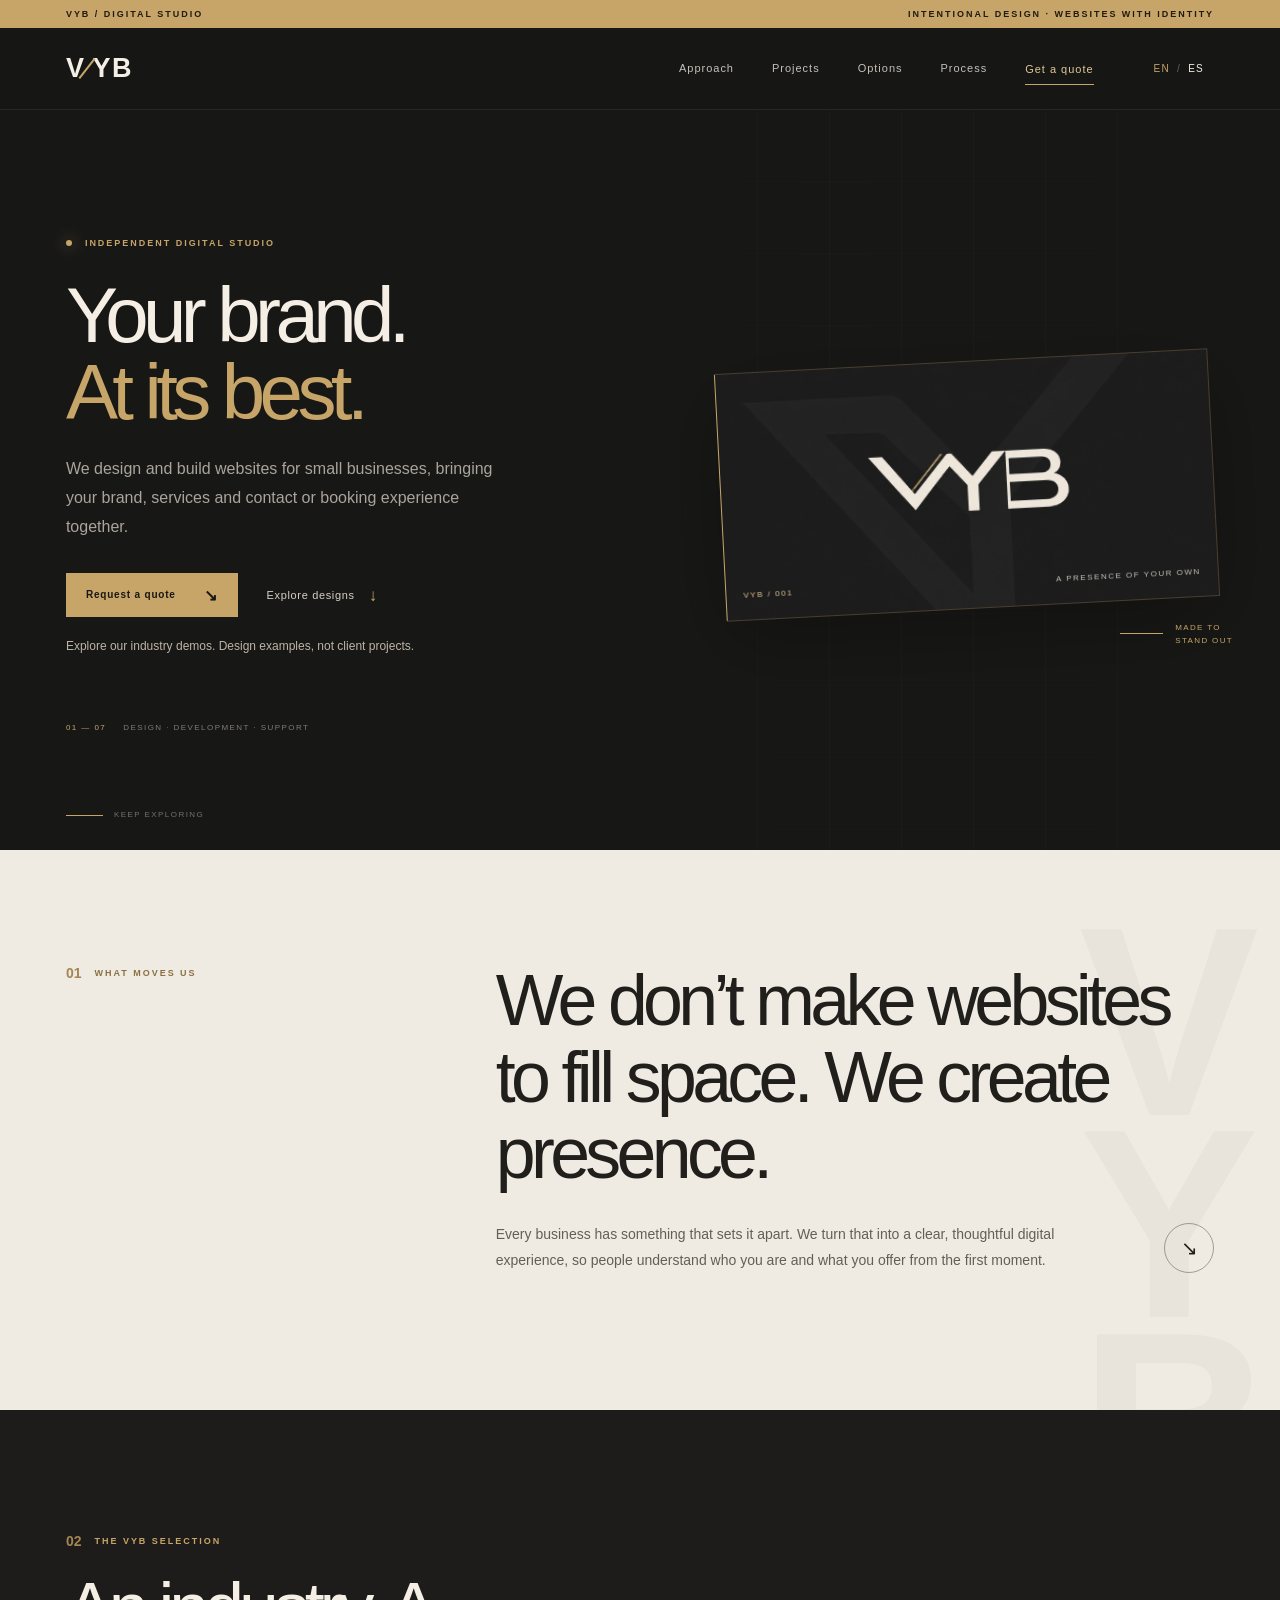
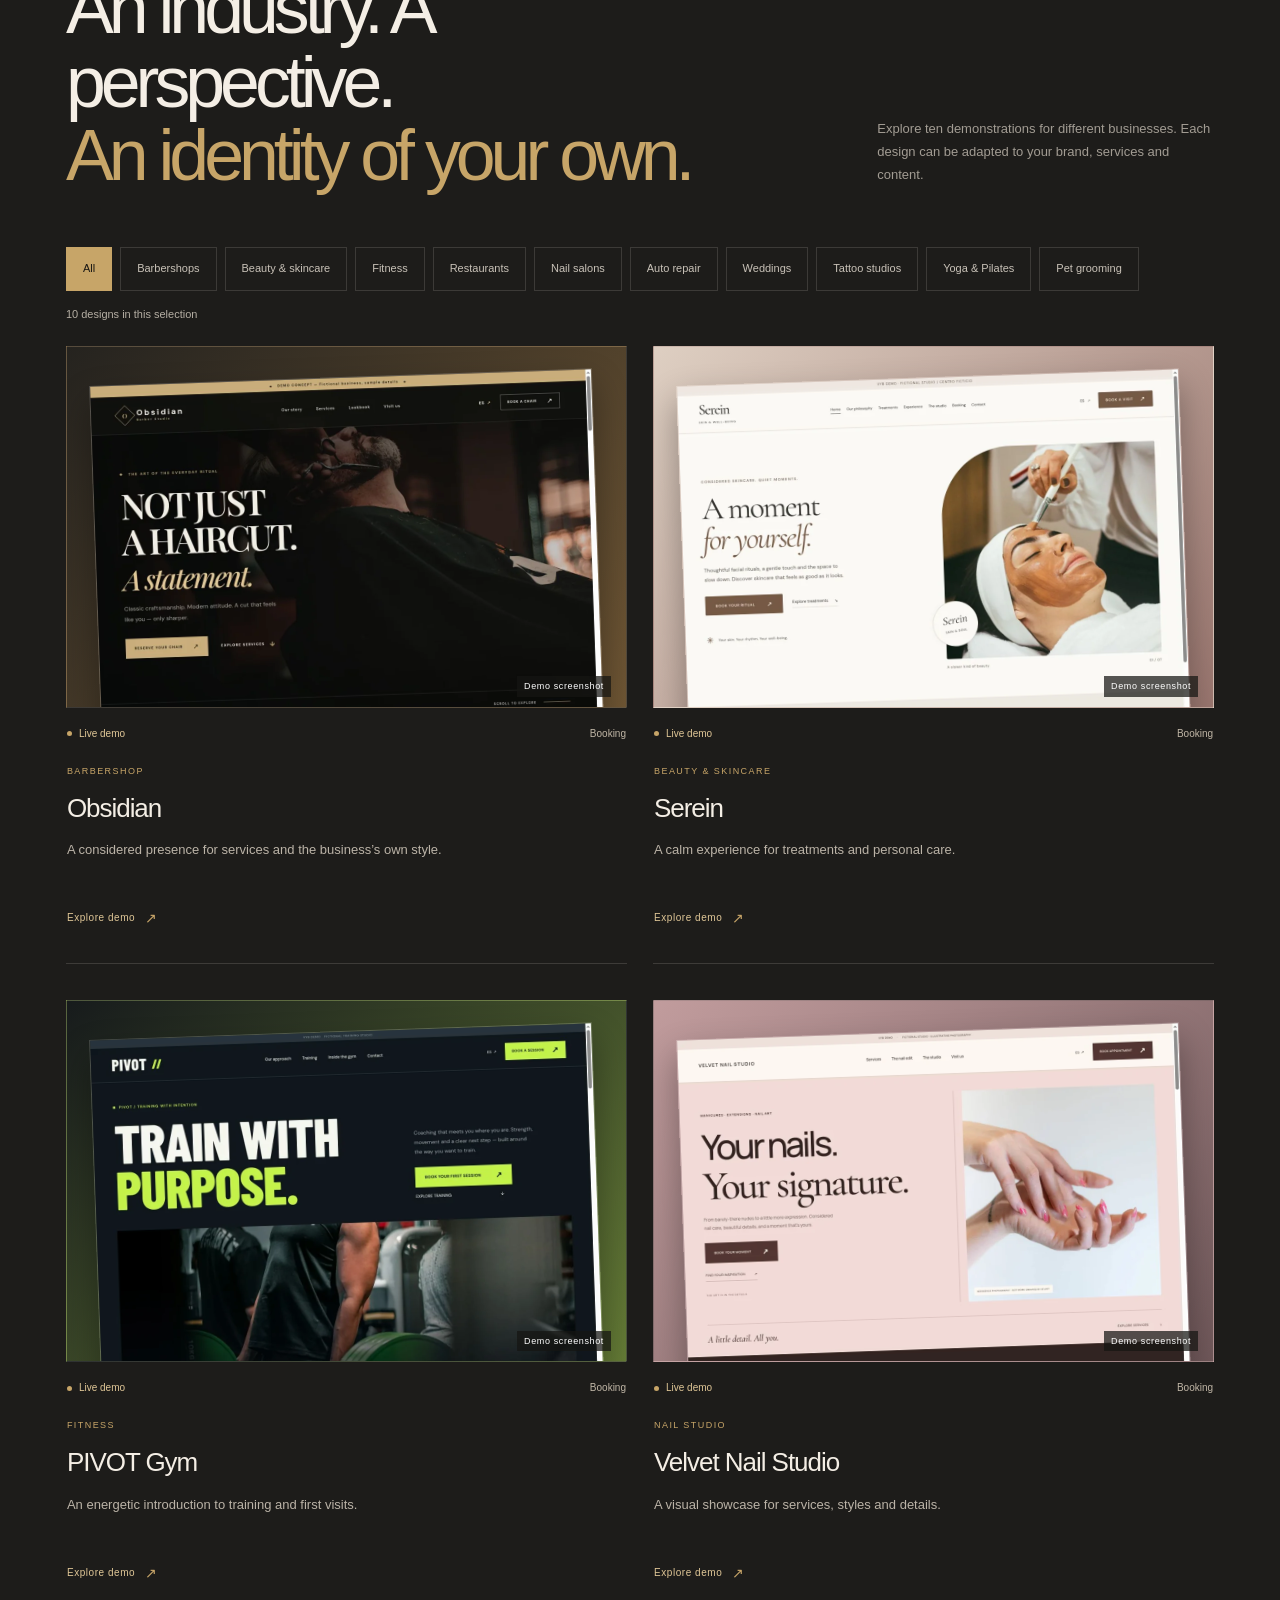
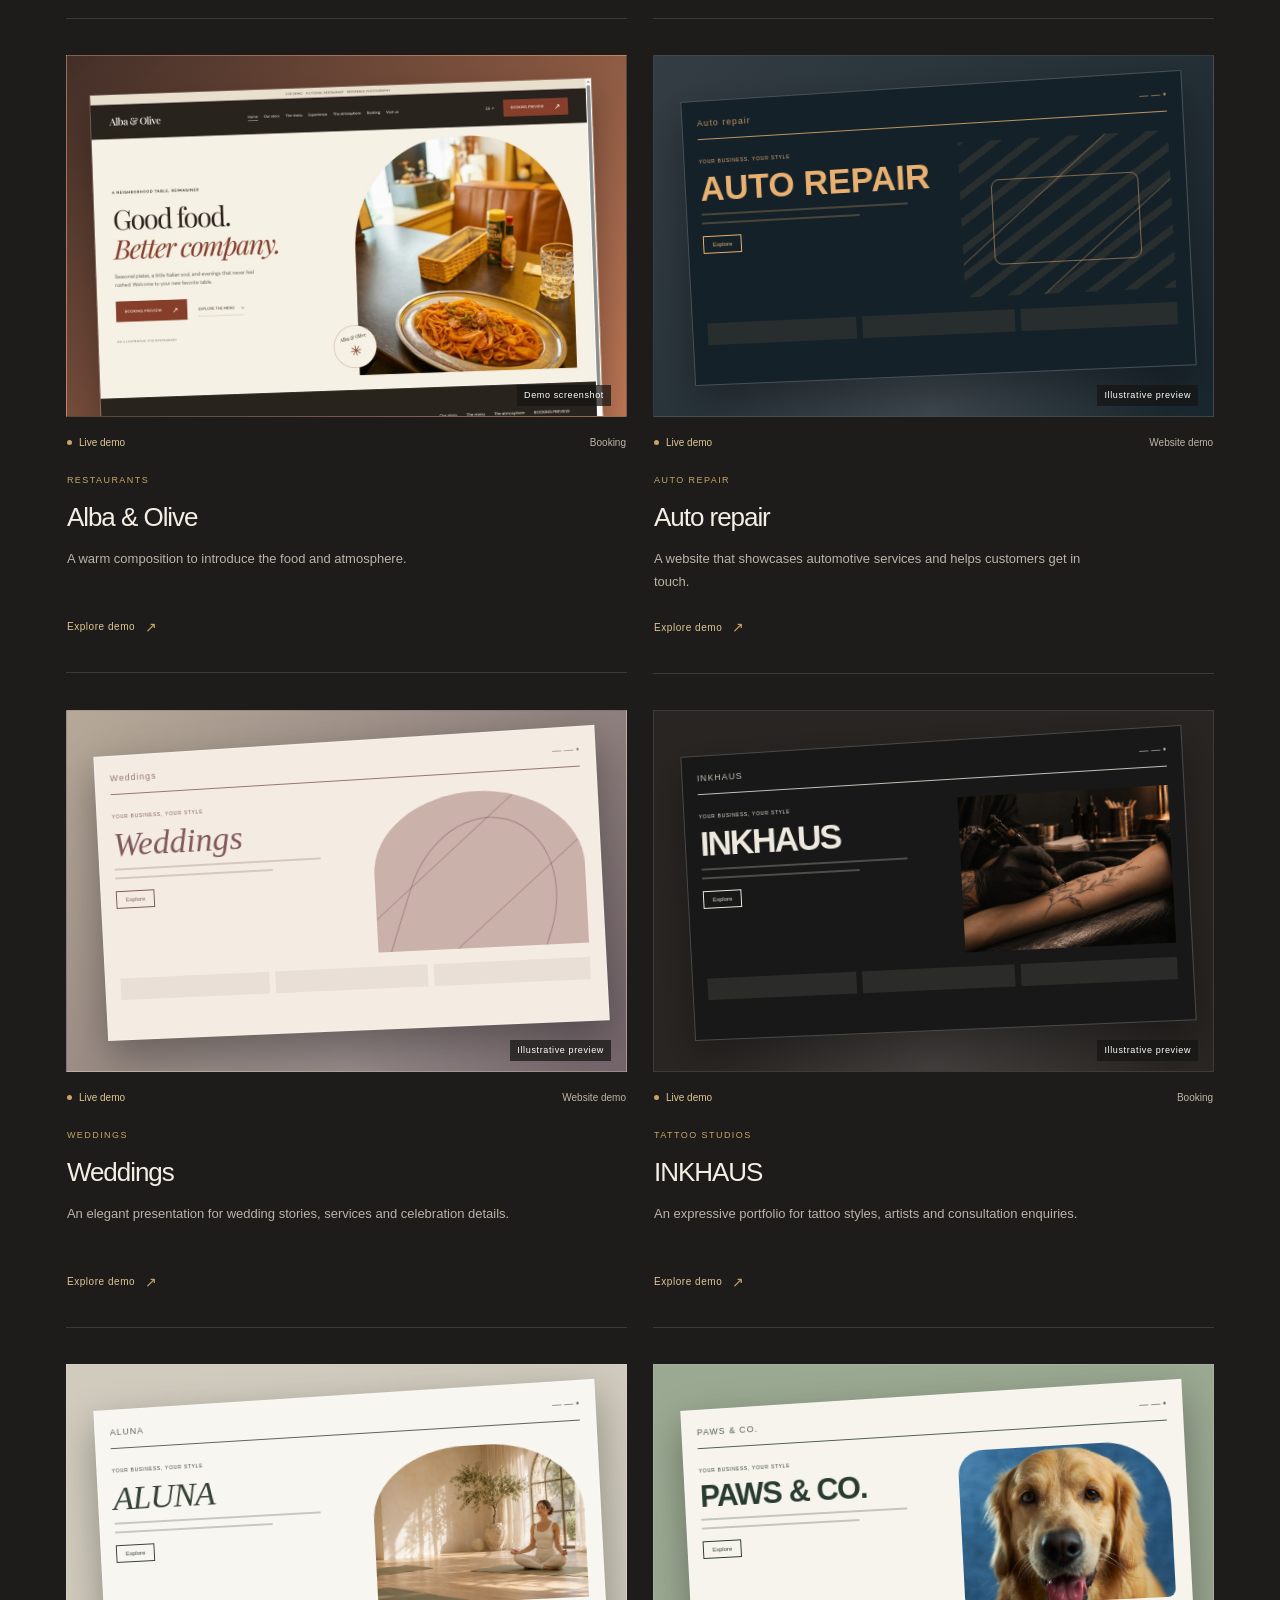
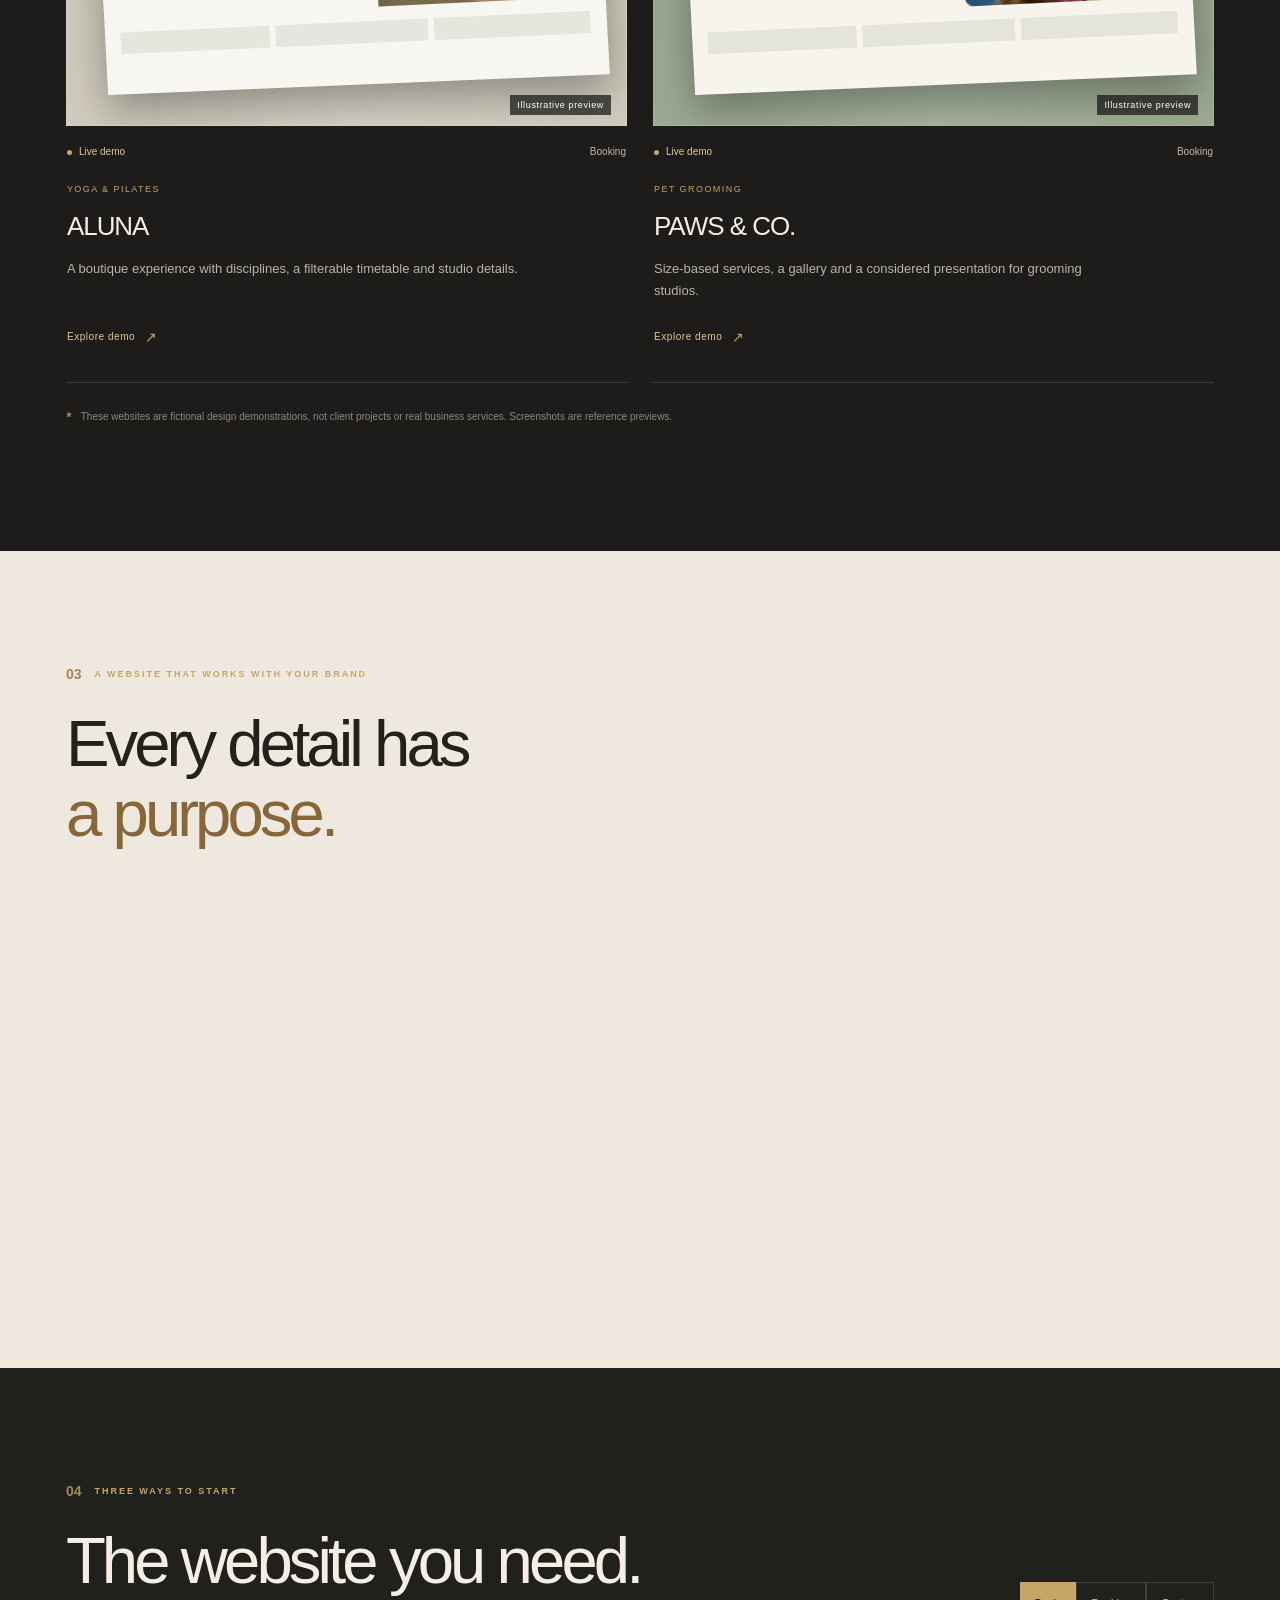
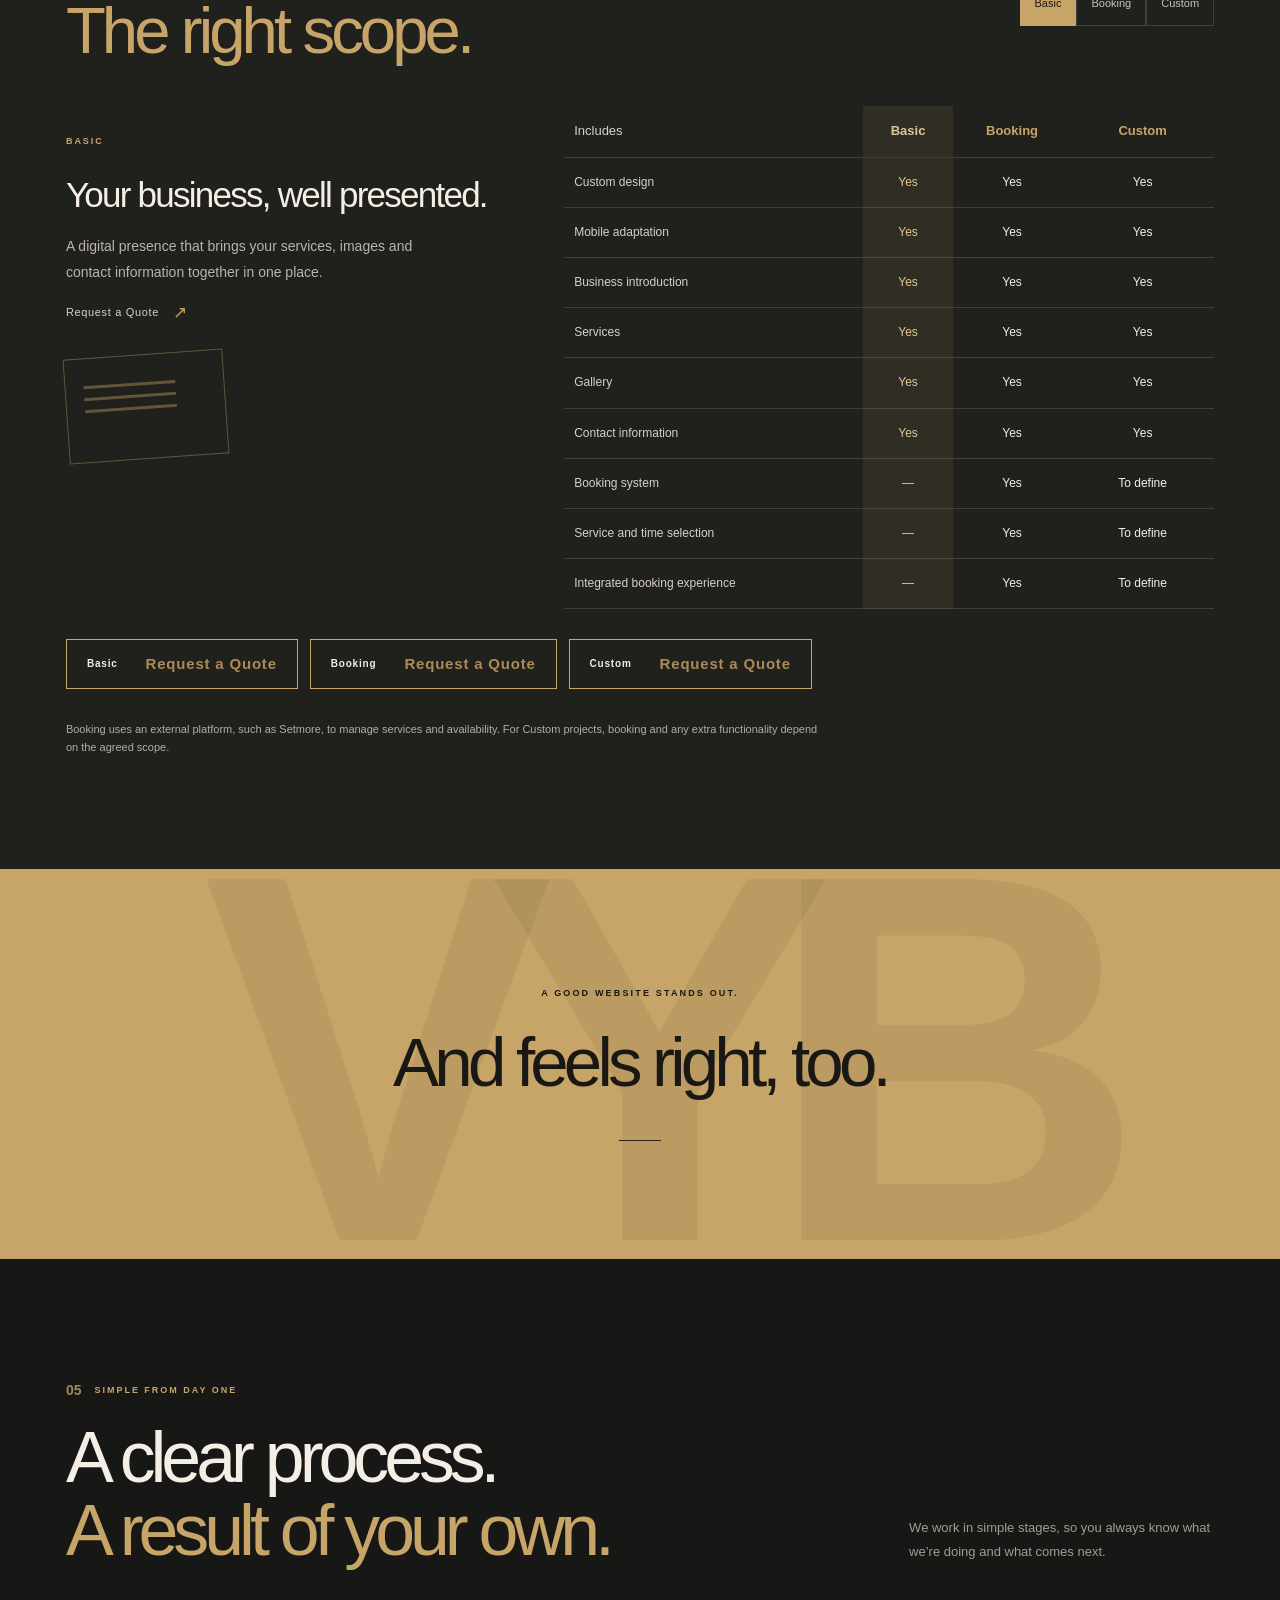
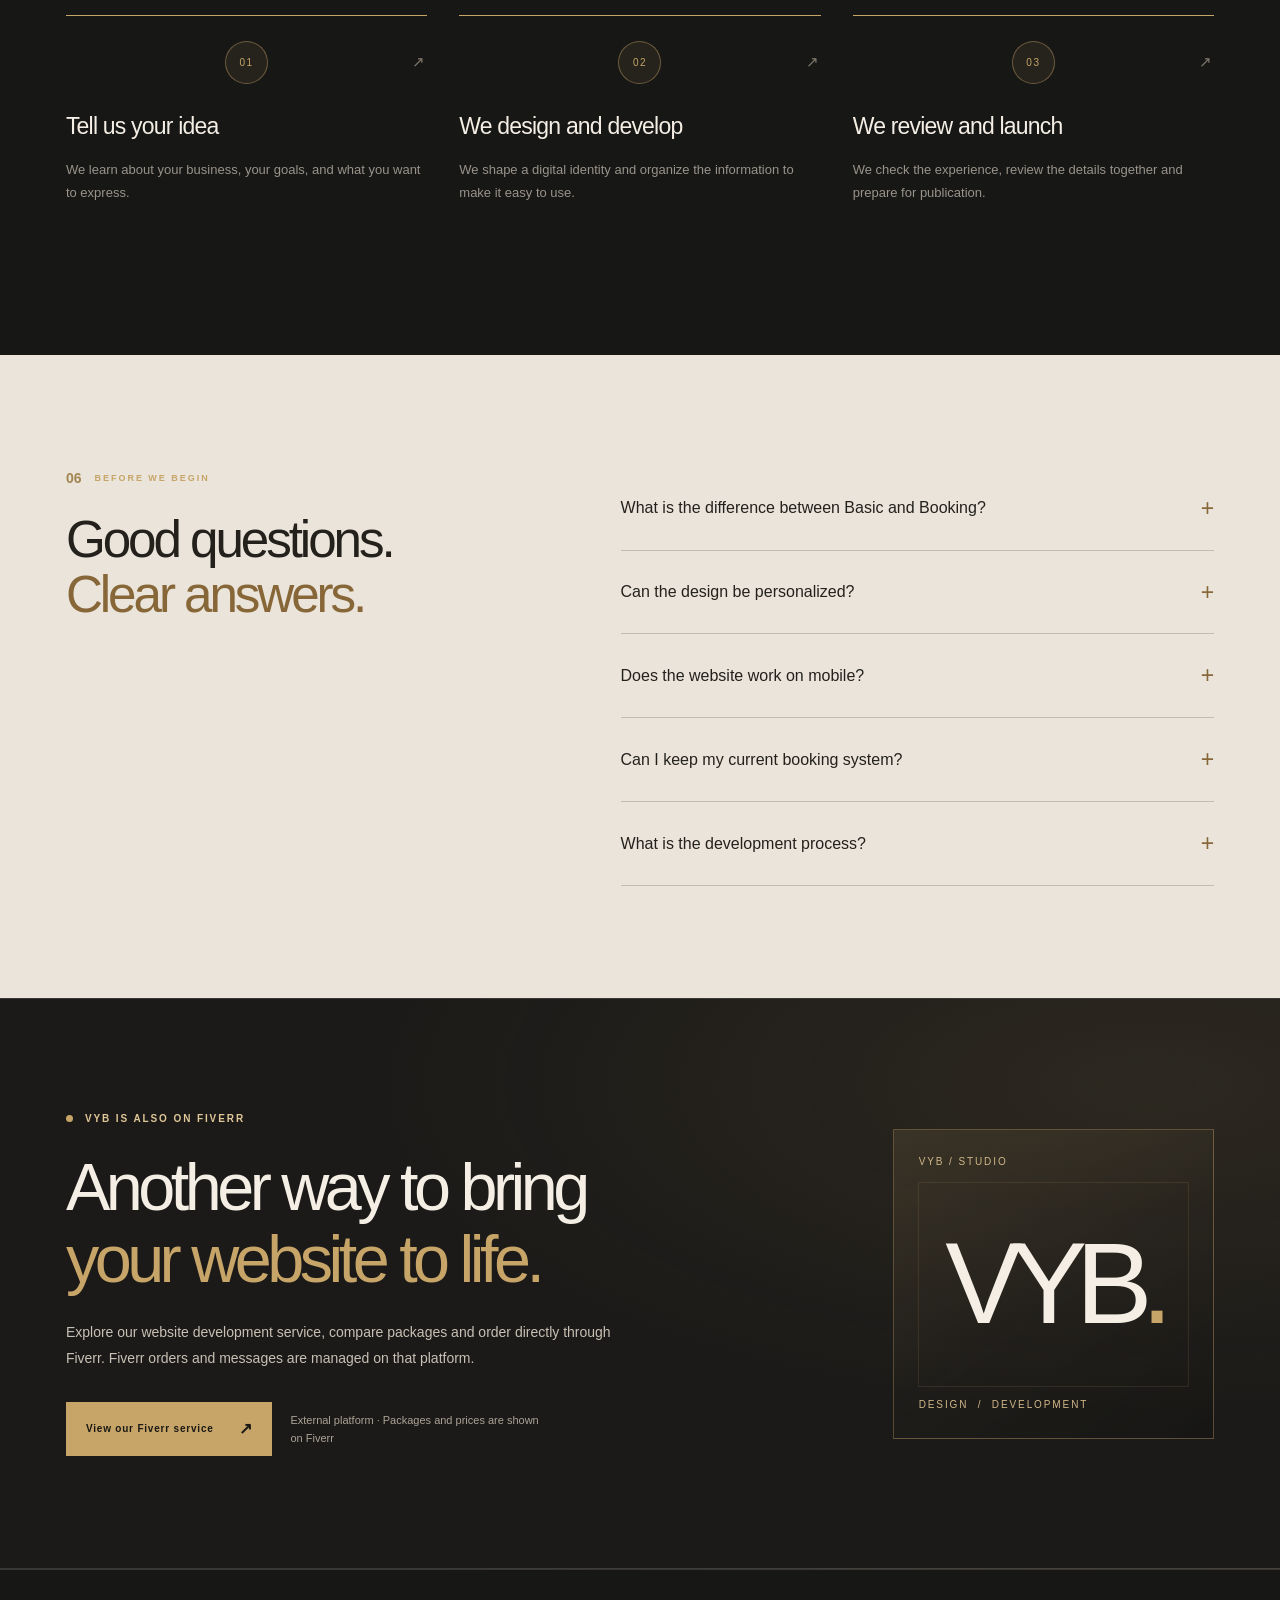
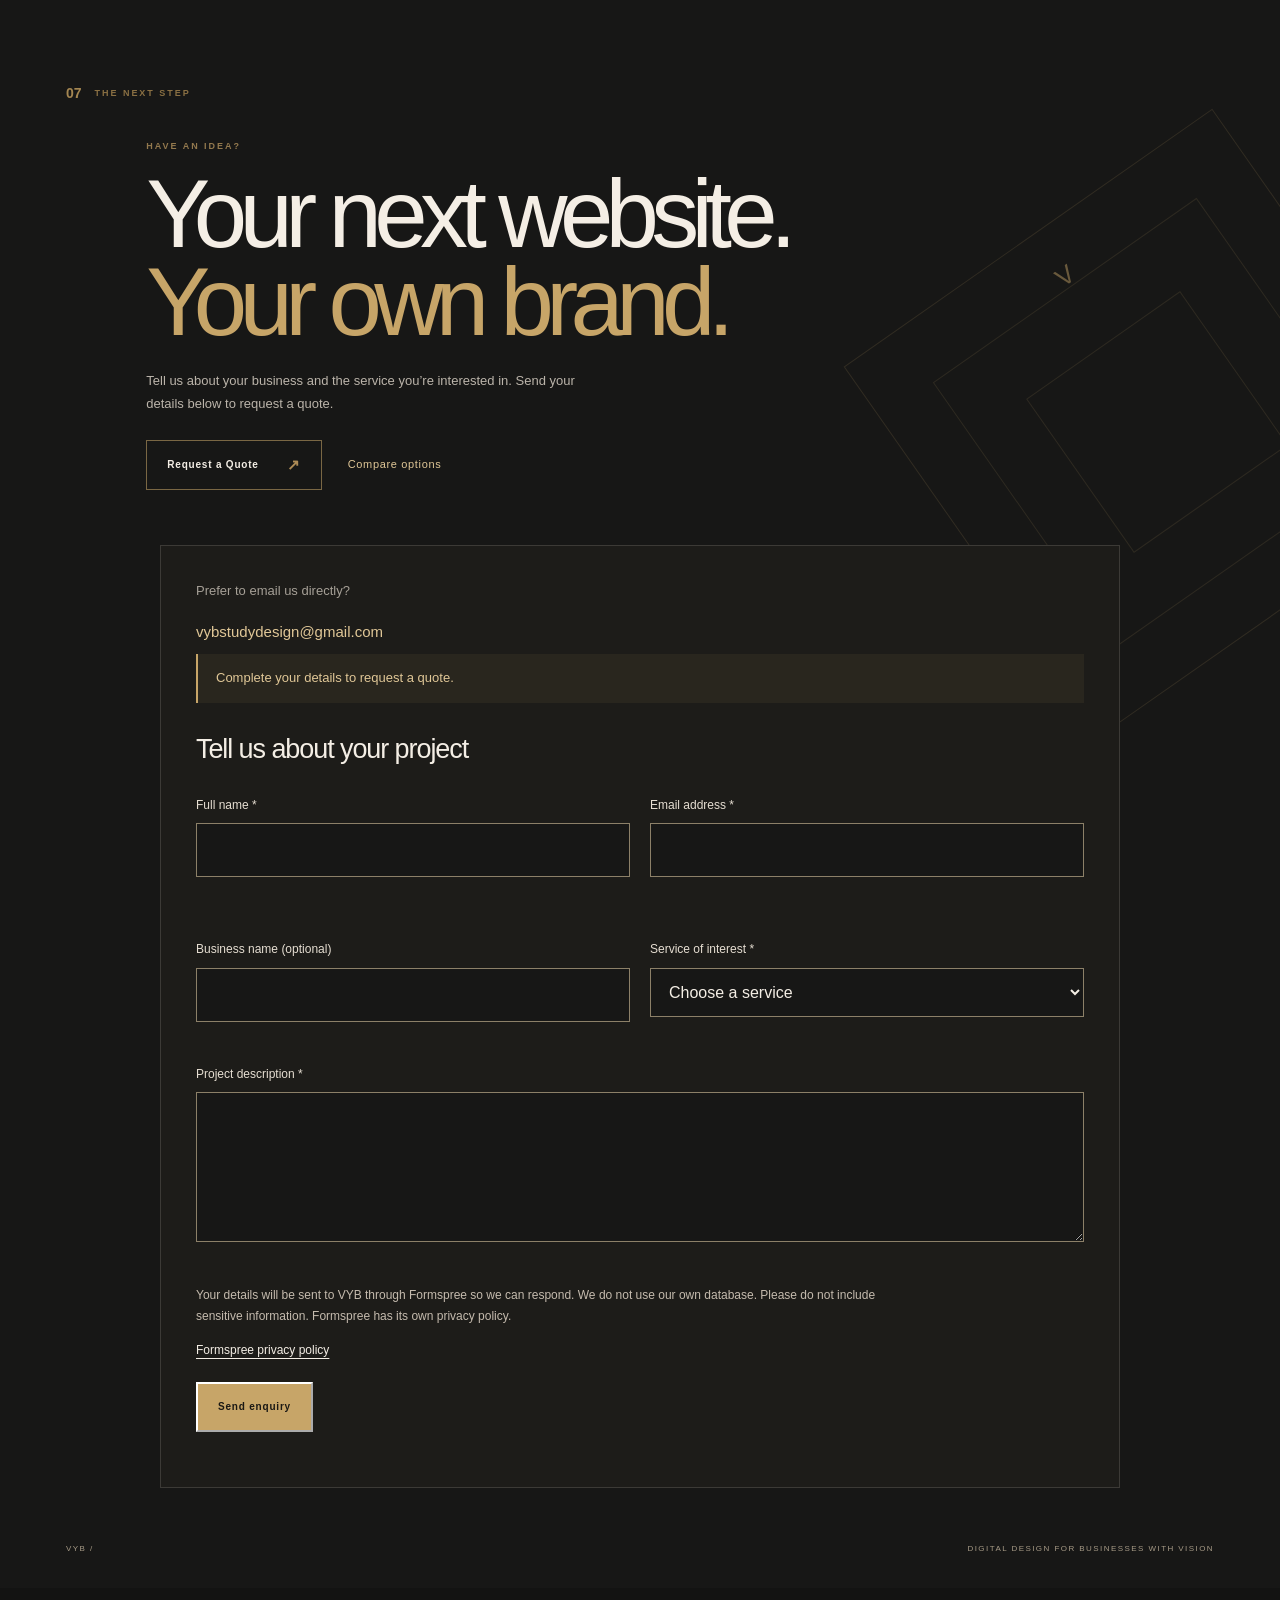
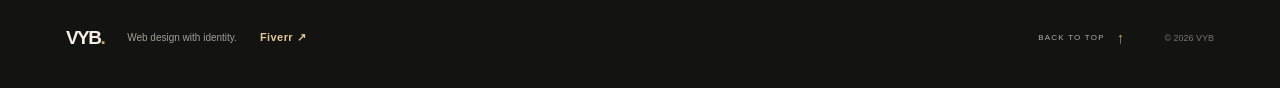
==== index.html @ f322785e "Add files via upload" ====
<!doctype html>
<html lang="en">
<head>
  <meta charset="utf-8">
  <meta name="viewport" content="width=device-width, initial-scale=1">
  <meta property="og:title" content="VYB — Web Design Studio for Small Businesses">
  <meta property="og:description" content="Websites for small businesses, designed around your brand. Explore ten industry demos and compare Basic, Booking and Custom. Request a quote from VYB.">
  <meta property="og:type" content="website">
  <meta name="theme-color" content="#171716">
  <meta name="description" content="Websites for small businesses, designed around your brand. Explore ten industry demos and compare Basic, Booking and Custom. Request a quote from VYB.">
  <title>VYB — Web Design Studio for Small Businesses</title>
  <link rel="icon" href="assets/favicon.svg" type="image/svg+xml">
  <link rel="stylesheet" href="styles.css">
  <script src="config.js" defer></script>
  <script src="content.js" defer></script>
  <script src="app.js" defer></script>
  <script src="analytics.js" defer></script>
  <script src="form.js" defer></script>
  <link rel="canonical" href="https://vyb.vybstudydesign.workers.dev/">
  <meta property="og:url" content="https://vyb.vybstudydesign.workers.dev/">
  <meta property="og:image" content="https://vyb.vybstudydesign.workers.dev/assets/vyb-logo-email.png">
  <meta property="og:image:width" content="720">
  <meta property="og:image:height" content="270">
  <meta property="og:image:alt" content="VYB — Web Design Studio">
  <meta property="og:locale" content="en_US">
  <meta name="twitter:card" content="summary_large_image">
  <meta name="twitter:title" content="VYB — Web Design Studio for Small Businesses">
  <meta name="twitter:description" content="Websites for small businesses, designed around your brand. Explore ten industry demos and compare Basic, Booking and Custom. Request a quote from VYB.">
  <meta name="twitter:image" content="https://vyb.vybstudydesign.workers.dev/assets/vyb-logo-email.png">
</head>
<body>
  <noscript><style>.reveal{opacity:1;transform:none}</style><p style="padding:20px">Activá JavaScript para explorar el catálogo y sus controles. / Enable JavaScript to explore the catalogue and its controls.</p></noscript>
  <a class="skip-link" href="#contenido" data-i18n="skip">Skip to content</a>
  <div class="topline" aria-hidden="true"><span data-i18n="topStudio">VYB / DIGITAL STUDIO</span><span data-i18n="topTag">INTENTIONAL DESIGN · WEBSITES WITH IDENTITY</span></div>
  <header class="site-header">
    <a class="wordmark" href="#inicio" data-i18n-aria="homeLabel" aria-label="VYB, home"><span>V</span><i aria-hidden="true"></i><span>YB</span></a>
    <button class="menu-toggle" type="button" aria-expanded="false" aria-controls="main-nav" data-i18n-aria="menuOpen"><span></span><span></span><b data-i18n="menu">Menu</b></button>
    <nav id="main-nav" class="main-nav" data-i18n-aria="navLabel" aria-label="Main navigation">
      <a href="#vision" data-i18n="navVision">Approach</a>
      <a href="#proyectos" data-i18n="navProjects">Projects</a>
      <a href="#modalidades" data-i18n="navModes">Options</a>
      <a href="#proceso" data-i18n="navProcess">Process</a>
      <a href="#contacto" class="nav-contact" data-i18n="navContact">Get a quote</a>
    </nav>
    <button class="language-toggle" type="button" aria-label="Switch language to Spanish"><span class="lang-current">EN</span><span class="lang-divider">/</span><span class="lang-next">ES</span></button>
  </header>

  <main id="contenido">
    <section class="hero" id="inicio" aria-labelledby="hero-title">
      <div class="hero-grid" aria-hidden="true"></div>
      <div class="hero-copy reveal">
        <p class="eyebrow"><span class="eyebrow-dot"></span><span data-i18n="heroEyebrow">INDEPENDENT DIGITAL STUDIO</span></p>
        <h1 id="hero-title"><span data-i18n="heroLine1">Your brand.</span><br><em data-i18n="heroLine2">At its best.</em></h1>
        <p class="hero-lede" data-i18n="heroLede">We design and build websites for small businesses, bringing your brand, services and contact or booking experience together.</p>
        <div class="hero-actions">
          <a class="button button-gold" href="#quote-form"><span data-i18n="heroQuote">Request a quote</span><span aria-hidden="true">↘</span></a>
          <a class="text-link" href="#proyectos"><span data-i18n="heroPrimary">Explore designs</span><span aria-hidden="true">↓</span></a>
        </div>
        <p class="hero-demo-note" data-i18n="heroProof">Explore our industry demos. Design examples, not client projects.</p>
        <div class="hero-footnote"><span>01 — 07</span><span data-i18n="heroFootnote">DESIGN · DEVELOPMENT · SUPPORT</span></div>
      </div>
      <div class="hero-art reveal">
        <div class="art-frame">
          <img class="hero-logo" src="assets/vyb-logo.webp" alt="VYB — Web Design Studio" data-i18n-alt="logoAlt" fetchpriority="high" width="1600" height="800">
          <span class="art-index">VYB / 001</span>
          <span class="art-caption" data-i18n="artCaption">A PRESENCE OF YOUR OWN</span>
        </div>
        <div class="art-side-note"><span class="side-line"></span><span data-i18n="artSide">MADE TO<br>STAND OUT</span></div>
      </div>
      <a class="scroll-cue" href="#vision" data-i18n-aria="scrollLabel" aria-label="Desplazarse a la siguiente sección"><span class="scroll-line"></span><span data-i18n="scroll">KEEP EXPLORING</span></a>
    </section>

    <section class="intro section-pad" id="vision" aria-labelledby="intro-title">
      <div class="section-kicker reveal"><span>01</span><span data-i18n="introKicker">WHAT MOVES US</span></div>
      <div class="intro-content reveal">
        <h2 id="intro-title" data-i18n="introTitle">We don’t make websites to fill space. We create presence.</h2>
        <div class="intro-lower">
          <p data-i18n="introBody">Every business has something that sets it apart. We turn that into a clear, thoughtful digital experience, so people understand who you are and what you offer from the first moment.</p>
          <a class="round-link" href="#proceso" data-i18n-aria="processLabel" aria-label="Conocer nuestro proceso"><span aria-hidden="true">↘</span></a>
        </div>
      </div>
      <div class="intro-stamp" aria-hidden="true">V<br>Y<br>B</div>
    </section>

    <section class="projects section-pad" id="proyectos" aria-labelledby="projects-title">
      <div class="projects-head reveal">
        <div><div class="section-kicker"><span>02</span><span data-i18n="projectsKicker">THE VYB SELECTION</span></div><h2 id="projects-title" data-i18n="projectsTitle">An industry. A perspective.<br><em>An identity of your own.</em></h2></div>
        <p data-i18n="projectsIntro">Explore ten demonstrations for different businesses. Each design can be adapted to your brand, services and content.</p>
      </div>
      <div class="catalog-filters" role="group" data-i18n-aria="filterLabel"></div><p class="catalog-count" id="catalog-count" role="status"></p>
      <div class="project-grid" id="project-grid" aria-live="polite"></div>
      <p class="projects-note"><span class="note-mark">*</span><span data-i18n="projectsNote">These websites are fictional design demonstrations, not client projects or real business services. Screenshots are reference previews.</span></p>
    </section>

<section id="beneficios" class="benefits section-pad" aria-labelledby="benefits-title"><div class="section-kicker"><span>03</span><span data-i18n="benefitKicker">A WEBSITE THAT WORKS WITH YOUR BRAND</span></div><h2 id="benefits-title" data-i18n="benefitTitle">Every detail has<br><em>a purpose.</em></h2><div class="benefit-grid"><article class="benefit reveal"><span class="benefit-icon" aria-hidden="true">01 /</span><h3 data-i18n="b1Title">Professional presence</h3><p data-i18n="b1Body">A thoughtful presentation that reflects the care behind your business.</p></article><article class="benefit reveal"><span class="benefit-icon" aria-hidden="true">02 /</span><h3 data-i18n="b2Title">Made for mobile</h3><p data-i18n="b2Body">Readable information and comfortable navigation on smaller screens.</p></article><article class="benefit reveal"><span class="benefit-icon" aria-hidden="true">03 /</span><h3 data-i18n="b3Title">Everything in its place</h3><p data-i18n="b3Body">Services, images and opening hours organized to be easy to find.</p></article><article class="benefit reveal"><span class="benefit-icon" aria-hidden="true">04 /</span><h3 data-i18n="b4Title">A way to get in touch</h3><p data-i18n="b4Body">A visible email address and enquiry form make it easier for people to ask about your services.</p></article><article class="benefit reveal"><span class="benefit-icon" aria-hidden="true">05 /</span><h3 data-i18n="b5Title">Booking when you need it</h3><p data-i18n="b5Body">With Booking, an external platform lets visitors choose services and times.</p></article><article class="benefit reveal"><span class="benefit-icon" aria-hidden="true">06 /</span><h3 data-i18n="b6Title">An identity of your own</h3><p data-i18n="b6Body">Colors, words and images that express your brand’s style.</p></article></div></section><section id="modalidades" class="comparison section-pad" aria-labelledby="compare-title"><div class="section-kicker"><span>04</span><span data-i18n="compareKicker">THREE WAYS TO START</span></div><div class="comparison-head"><h2 id="compare-title" data-i18n="compareTitle">The website you need.<br><em>The right scope.</em></h2><div class="mode-switch" role="group" data-i18n-aria="modeLabel"><button type="button" data-mode="basic" aria-pressed="true">Basic</button><button type="button" data-mode="booking" aria-pressed="false">Booking</button><button type="button" data-mode="custom" aria-pressed="false" data-i18n="customName">Custom</button></div></div><div class="compare-layout"><div class="mode-story" id="mode-story" aria-live="polite"><span class="eyebrow" id="mode-name">BASIC</span><h3 id="mode-title"></h3><p id="mode-description"></p><a class="text-link" id="selected-quote" href="#contacto"><span data-i18n="modeCTA">Request a Quote</span><span aria-hidden="true">↗</span></a><div class="mode-art" aria-hidden="true"><span></span><span></span><span></span><i></i></div></div><div class="table-wrap"><table class="compare-table"><caption class="sr-only" data-i18n="tableCaption">Basic, Booking and Custom comparison</caption><thead><tr><th scope="col" data-i18n="feature">Includes</th><th scope="col" data-column="basic">Basic</th><th scope="col" data-column="booking">Booking</th><th scope="col" data-column="custom" data-i18n="customShort">Custom</th></tr></thead><tbody><tr><th scope="row" data-i18n="custom">Custom design</th><td data-column="basic" data-i18n="included">Yes</td><td data-column="booking" data-i18n="included">Yes</td><td data-column="custom" data-i18n="included">Yes</td></tr><tr><th scope="row" data-i18n="mobile">Mobile adaptation</th><td data-column="basic" data-i18n="included">Yes</td><td data-column="booking" data-i18n="included">Yes</td><td data-column="custom" data-i18n="included">Yes</td></tr><tr><th scope="row" data-i18n="business">Business introduction</th><td data-column="basic" data-i18n="included">Yes</td><td data-column="booking" data-i18n="included">Yes</td><td data-column="custom" data-i18n="included">Yes</td></tr><tr><th scope="row" data-i18n="services">Services</th><td data-column="basic" data-i18n="included">Yes</td><td data-column="booking" data-i18n="included">Yes</td><td data-column="custom" data-i18n="included">Yes</td></tr><tr><th scope="row" data-i18n="gallery">Gallery</th><td data-column="basic" data-i18n="included">Yes</td><td data-column="booking" data-i18n="included">Yes</td><td data-column="custom" data-i18n="included">Yes</td></tr><tr><th scope="row" data-i18n="contactInfo">Contact information</th><td data-column="basic" data-i18n="included">Yes</td><td data-column="booking" data-i18n="included">Yes</td><td data-column="custom" data-i18n="included">Yes</td></tr><tr><th scope="row" data-i18n="reservations">Booking system</th><td data-column="basic" data-i18n="notIncluded">—</td><td data-column="booking" data-i18n="included">Yes</td><td data-column="custom" data-i18n="toDefine">To define</td></tr><tr><th scope="row" data-i18n="slots">Service and time selection</th><td data-column="basic" data-i18n="notIncluded">—</td><td data-column="booking" data-i18n="included">Yes</td><td data-column="custom" data-i18n="toDefine">To define</td></tr><tr><th scope="row" data-i18n="integrated">Integrated booking experience</th><td data-column="basic" data-i18n="notIncluded">—</td><td data-column="booking" data-i18n="included">Yes</td><td data-column="custom" data-i18n="toDefine">To define</td></tr></tbody></table></div></div><div class="quote-actions"><a class="button button-outline" href="#contacto" data-quote="basic"><span>Basic</span><span data-i18n="requestQuote">Request a Quote</span></a><a class="button button-outline" href="#contacto" data-quote="booking"><span>Booking</span><span data-i18n="requestQuote">Request a Quote</span></a><a class="button button-outline" href="#contacto" data-quote="custom"><span data-i18n="customName">Custom</span><span data-i18n="requestQuote">Request a Quote</span></a></div><p class="comparison-note" data-i18n="bookingNote">Booking uses an external platform, such as Setmore, to manage services and availability. For Custom projects, booking and any extra functionality depend on the agreed scope.</p></section>
    <section class="statement" aria-label="VYB">
      <div class="statement-mark" aria-hidden="true">VYB</div>
      <p class="statement-overline" data-i18n="statementOverline">A GOOD WEBSITE STANDS OUT.</p>
      <p class="statement-line" data-i18n="statementLine">And feels right, too.</p>
      <span class="statement-rule" aria-hidden="true"></span>
    </section>

    <section class="approach section-pad" id="proceso" aria-labelledby="approach-title">
      <div class="section-kicker reveal"><span>05</span><span data-i18n="approachKicker">SIMPLE FROM DAY ONE</span></div>
      <div class="approach-head reveal"><h2 id="approach-title" data-i18n="approachTitle">A clear process.<br><em>A result of your own.</em></h2><p data-i18n="approachIntro">We work in simple stages, so you always know what we’re doing and what comes next.</p></div>
      <div class="steps">
        <article class="step reveal"><span class="step-number">01</span><div><h3 data-i18n="step1Title">Tell us your idea</h3><p data-i18n="step1Body">We learn about your business, your goals, and what you want to express.</p></div><span class="step-arrow" aria-hidden="true">↗</span></article>
        <article class="step reveal"><span class="step-number">02</span><div><h3 data-i18n="step2Title">We design and develop</h3><p data-i18n="step2Body">We shape a digital identity and organize the information to make it easy to use.</p></div><span class="step-arrow" aria-hidden="true">↗</span></article>
        <article class="step reveal"><span class="step-number">03</span><div><h3 data-i18n="step3Title">We review and launch</h3><p data-i18n="step3Body">We check the experience, review the details together and prepare for publication.</p></div><span class="step-arrow" aria-hidden="true">↗</span></article>
      </div>
    </section>

<section class="faq section-pad" id="preguntas" aria-labelledby="faq-title"><div><div class="section-kicker"><span>06</span><span data-i18n="faqKicker">BEFORE WE BEGIN</span></div><h2 id="faq-title" data-i18n="faqTitle">Good questions.<br><em>Clear answers.</em></h2></div><div class="faq-list"><details><summary><span data-i18n="q1">What is the difference between Basic and Booking?</span><i aria-hidden="true">+</i></summary><p data-i18n="a1">Basic presents the business, its services and contact information. Booking adds an integrated experience with an external platform for selecting services and times.</p></details><details><summary><span data-i18n="q2">Can the design be personalized?</span><i aria-hidden="true">+</i></summary><p data-i18n="a2">Yes. We adapt colors, the logo, copy, images and services to the business. The scope of changes is defined when discussing the project.</p></details><details><summary><span data-i18n="q3">Does the website work on mobile?</span><i aria-hidden="true">+</i></summary><p data-i18n="a3">The design adapts to phones, tablets and computers. We review navigation and readability at different screen sizes.</p></details><details><summary><span data-i18n="q4">Can I keep my current booking system?</span><i aria-hidden="true">+</i></summary><p data-i18n="a4">We can assess your existing platform. If it offers a compatible integration, we review how to include it; otherwise, an external link may be an option. Compatibility is confirmed before choosing the solution.</p></details><details><summary><span data-i18n="q5">What is the development process?</span><i aria-hidden="true">+</i></summary><p data-i18n="a5">First we learn about your idea and gather the materials. Then we design and develop the website. Finally, we review it together, complete the necessary checks and prepare for launch.</p></details></div></section>
    <section class="fiverr-cta section-pad" id="fiverr" aria-labelledby="fiverr-title">
      <div class="fiverr-cta-copy reveal">
        <p class="fiverr-cta-eyebrow"><span class="fiverr-cta-dot" aria-hidden="true"></span><span data-i18n="fiverrKicker">VYB IS ALSO ON FIVERR</span></p>
        <h2 id="fiverr-title" data-i18n="fiverrTitle">Another way to bring<br><em>your website to life.</em></h2>
        <p class="fiverr-cta-description" data-i18n="fiverrDescription">Explore our website development service, compare packages and order directly through Fiverr. Fiverr orders and messages are managed on that platform.</p>
        <div class="fiverr-cta-actions">
          <a class="button button-gold" href="https://www.fiverr.com/s/odWEb28" target="_blank" rel="noopener noreferrer" data-i18n-aria="fiverrAria" aria-label="View VYB's service on Fiverr (opens in a new tab)"><span data-i18n="fiverrButton">View our Fiverr service</span><span aria-hidden="true">↗</span></a>
          <span class="fiverr-cta-note" data-i18n="fiverrNote">External platform · Packages and prices are shown on Fiverr</span>
        </div>
      </div>
      <div class="fiverr-cta-art" aria-hidden="true"><span class="fiverr-cta-art-tag">VYB / STUDIO</span><strong>VYB<span>.</span></strong><span class="fiverr-cta-art-bottom">DESIGN&nbsp; / &nbsp;DEVELOPMENT</span></div>
    </section>
    <section class="contact section-pad" id="contacto" aria-labelledby="contact-title">
      <div class="contact-orbit" aria-hidden="true"><span>V</span><span>Y</span><span>B</span></div>
      <div class="section-kicker reveal"><span>07</span><span data-i18n="contactKicker">THE NEXT STEP</span></div>
      <div class="contact-content reveal">
        <p class="contact-overline" data-i18n="contactOverline">HAVE AN IDEA?</p>
        <h2 id="contact-title" data-i18n="contactTitle">Your next website.<br><em>Your own brand.</em></h2>
        <p data-i18n="contactBody">Tell us about your business and the service you’re interested in. Send your details below to request a quote.</p>
        <a class="button button-outline" id="contact-action" href="#quote-form"><span data-i18n="contactButton">Request a Quote</span><span aria-hidden="true">↗</span></a>
      <a class="text-link contact-secondary" href="#modalidades" data-i18n="contactSecondary">Compare options</a>
        </div>
      <div class="contact-form-wrap"><span class="email-label" data-i18n="directEmailLabel">Prefer to email us directly?</span><a id="commercial-email" href="mailto:vybstudydesign@gmail.com">vybstudydesign@gmail.com</a><p class="form-notice" id="form-notice" data-i18n="formPending">Complete your details to request a quote.</p><form inert method="post" id="quote-form" novalidate aria-labelledby="form-title"><h3 id="form-title" data-i18n="formTitle">Tell us about your project</h3><div class="form-grid"><div class="form-field"><label for="quote-fullName" data-i18n="nameLabel">Full name *</label><input id="quote-fullName" name="fullName" type="text" autocomplete="name" maxlength="100" aria-describedby="error-fullName" required><span class="field-error" id="error-fullName"></span></div><div class="form-field"><label for="quote-email" data-i18n="emailLabel">Email address *</label><input id="quote-email" name="email" type="email" autocomplete="email" maxlength="254" aria-describedby="error-email" required><span class="field-error" id="error-email"></span></div><div class="form-field"><label for="quote-business" data-i18n="businessLabel">Business name (optional)</label><input id="quote-business" name="business" type="text" autocomplete="organization" maxlength="120" aria-describedby="error-business" ><span class="field-error" id="error-business"></span></div><div class="form-field"><label for="quote-service" data-i18n="serviceLabel">Service of interest *</label><select id="quote-service" name="service" required aria-describedby="error-service"><option value="" data-i18n="servicePlaceholder">Choose a service</option><option value="basic">Basic</option><option value="booking">Booking</option><option value="custom" data-i18n="customName">Custom</option></select><span class="field-error" id="error-service"></span></div></div><div class="form-field"><label for="quote-description" data-i18n="descriptionLabel">Project description *</label><textarea id="quote-description" name="description" rows="5" required minlength="20" maxlength="3000" aria-describedby="error-description"></textarea><span class="field-error" id="error-description"></span></div><div class="honey" aria-hidden="true"><label>Leave empty<input name="_gotcha" type="text" tabindex="-1" autocomplete="off"></label></div><p class="privacy-note" data-i18n="formPrivacy">Your details will be sent to VYB through Formspree so we can respond. We do not use our own database. Please do not include sensitive information. Formspree has its own privacy policy.</p><a class="privacy-link" href="https://formspree.io/legal/privacy-policy/" target="_blank" rel="noopener noreferrer" data-i18n="privacyLink">Formspree privacy policy</a><p id="analytics-privacy" class="privacy-note" hidden data-i18n="analyticsPrivacy">Optional analytics measures visits and general actions; it does not include the contents of your enquiry.</p><button class="button button-gold" id="form-submit" type="submit" disabled data-i18n="formCheck">Send enquiry</button><p id="form-status" role="status" aria-live="polite" tabindex="-1"></p></form></div><div class="contact-meta"><span>VYB /</span><span data-i18n="contactMeta">DIGITAL DESIGN FOR BUSINESSES WITH VISION</span></div>
    </section>
  </main>

  <footer class="site-footer"><a class="footer-wordmark" href="#inicio">VYB<span>.</span></a><p data-i18n="footerNote">Web design with identity.</p><a class="footer-fiverr" href="https://www.fiverr.com/s/odWEb28" target="_blank" rel="noopener noreferrer" data-i18n-aria="fiverrAria" aria-label="View VYB's service on Fiverr (opens in a new tab)">Fiverr <span aria-hidden="true">↗</span></a><a href="#inicio" class="back-top"><span data-i18n="backTop">BACK TO TOP</span><span aria-hidden="true">↑</span></a><a id="instagram-link" hidden target="_blank" rel="noopener noreferrer" aria-label="Instagram">Instagram ↗</a><small>© <span id="year"></span> VYB</small></footer>
<a class="mobile-quote" href="#quote-form" data-i18n="heroQuote">Request a quote</a>
</body>
</html>
---- styles.css ----
:root {
  color-scheme:dark;
  --ink:#171716;
  --ink-2:#1d1c1a;
  --ink-3:#24221f;
  --paper:#f4eee5;
  --muted:#a6a097;
  --gold:#c7a568;
  --gold-soft:#e0c797;
  --line:rgba(244,238,229,.14);
  --sans:Arial,Helvetica,sans-serif;
  --display:'Arial',Helvetica,sans-serif;
  --wrap:1440px;
  min-width:0;
  overflow-x:clip;
  scroll-behavior:smooth;
  scroll-padding-top:84px
}
* {
  box-sizing:border-box
}
html {
  background:var(--ink)
}
body {
  margin:0;
  background:var(--ink);
  color:var(--paper);
  font-family:var(--sans);
  font-size:15px;
  line-height:1.6;
  -webkit-font-smoothing:antialiased
}
a {
  color:inherit;
  text-decoration:none
}
button {
  font:inherit
}
.skip-link {
  position:fixed;
  z-index:99;
  top:8px;
  left:8px;
  padding:12px 18px;
  background:var(--paper);
  color:var(--ink);
  transform:translateY(-140%)
}
.skip-link:focus {
  transform:translateY(0)
}
.topline {
  height:28px;
  padding:0 5.15%;
  display:flex;
  align-items:center;
  justify-content:space-between;
  background:var(--gold);
  color:#211b11;
  font-size:9px;
  font-weight:700;
  letter-spacing:.22em
}
.site-header {
  height:82px;
  padding:0 5.15%;
  display:flex;
  align-items:center;
  justify-content:space-between;
  border-bottom:1px solid rgba(244,238,229,.08);
  position:relative;
  z-index:10;
  background:var(--ink)
}
.wordmark {
  display:flex;
  align-items:center;
  gap:3px;
  font-family:var(--display);
  font-size:27px;
  line-height:1;
  font-weight:600;
  letter-spacing:.055em
}
.wordmark i {
  display:block;
  width:2px;
  height:25px;
  background:var(--gold);
  transform:rotate(38deg);
  margin:0 1px 0 -2px
}
.main-nav {
  display:flex;
  align-items:center;
  gap:38px;
  margin-left:auto;
  margin-right:50px
}
.main-nav a {
  color:#c5c0b8;
  font-size:11px;
  letter-spacing:.09em;
  transition:color .2s ease
}
.main-nav a:hover,.main-nav a:focus-visible {
  color:var(--gold-soft)
}
.main-nav .nav-contact {
  color:var(--paper);
  border-bottom:1px solid var(--gold);
  padding:9px 0
}
.nav-contact span {
  color:var(--gold);
  margin-left:8px
}
.language-toggle {
  border:0;
  background:none;
  color:var(--paper);
  letter-spacing:.13em;
  font-size:10px;
  cursor:pointer;
  padding:10px
}
.language-toggle:hover {
  color:var(--gold-soft)
}
.lang-current {
  color:var(--gold)
}
.lang-divider {
  padding:0 7px;
  color:#68645d
}
.menu-toggle {
  display:none
}
.hero {
  max-width:var(--wrap);
  min-height:min(790px,calc(100svh - 110px));
  margin:0 auto;
  padding:76px 5.15% 66px;
  display:grid;
  grid-template-columns:minmax(0,1fr) minmax(380px,.92fr);
  align-items:center;
  gap:5.5%;
  position:relative;
  overflow:hidden
}
.hero-grid {
  position:absolute;
  inset:0 3% 0 48%;
  opacity:.2;
  pointer-events:none;
  background-image:linear-gradient(to right,transparent calc(100% - 1px),rgba(199,165,104,.17) 1px),linear-gradient(to bottom,transparent calc(100% - 1px),rgba(199,165,104,.1) 1px);
  background-size:72px 72px;
  mask-image:linear-gradient(90deg,transparent,#000 30%,#000 72%,transparent)
}
.hero-copy,.hero-art {
  position:relative;
  z-index:1
}
.eyebrow,.section-kicker {
  display:flex;
  align-items:center;
  gap:13px;
  color:var(--gold);
  font-size:9px;
  font-weight:700;
  letter-spacing:.22em
}
.eyebrow {
  margin:0 0 27px
}
.eyebrow-dot {
  width:6px;
  height:6px;
  border-radius:50%;
  background:var(--gold);
  box-shadow:0 0 16px rgba(199,165,104,.8)
}
h1,h2,h3,p {
  margin-top:0
}
h1 {
  font-family:var(--display);
  font-size:clamp(50px,6.15vw,88px);
  line-height:.98;
  letter-spacing:-.072em;
  font-weight:500;
  margin:0 0 25px;
  max-width:740px
}
h1 em,h2 em {
  font-style:normal;
  color:var(--gold);
  font-weight:400
}
.hero-lede {
  max-width:445px;
  color:#aaa49c;
  font-size:16px;
  line-height:1.8;
  margin-bottom:32px
}
.hero-actions {
  display:flex;
  align-items:center;
  gap:29px
}
.button {
  min-height:50px;
  padding:0 20px;
  display:inline-flex;
  align-items:center;
  gap:28px;
  font-size:10px;
  letter-spacing:.08em;
  font-weight:700;
  transition:transform .22s ease,background .22s ease,color .22s ease
}
.button:hover {
  transform:translateY(-3px)
}
.button-gold {
  background:var(--gold);
  color:#1a1814
}
.button-gold:hover {
  background:var(--gold-soft)
}
.button-gold span:last-child {
  font-size:16px
}
.text-link {
  display:inline-flex;
  align-items:center;
  gap:14px;
  color:#d6d0c7;
  font-size:11px;
  letter-spacing:.06em
}
.text-link span:last-child {
  color:var(--gold);
  font-size:17px;
  transition:transform .2s
}
.text-link:hover span:last-child {
  transform:translateY(4px)
}
.hero-footnote {
  display:flex;
  align-items:center;
  gap:17px;
  color:#817b72;
  font-size:8px;
  letter-spacing:.18em;
  margin-top:65px
}
.hero-footnote span:first-child {
  color:var(--gold)
}
.hero-art {
  padding:0 0 0 5%;
}
.art-frame {
  position:relative;
  max-width:590px;
  border:1px solid rgba(199,165,104,.26);
  padding:0;
  background:#191918;
  box-shadow:0 22px 75px rgba(0,0,0,.28)
}
.hero-logo {
  display:block;
  width:100%;
  height:auto;
  aspect-ratio:2;
  object-fit:cover;
  filter:brightness(.9)
}
.art-index,.art-caption {
  position:absolute;
  bottom:17px;
  font-size:8px;
  letter-spacing:.19em;
  color:var(--gold-soft)
}
.art-index {
  left:17px
}
.art-caption {
  right:17px;
  color:#c7c1b8
}
.art-side-note {
  position:absolute;
  right:-19px;
  bottom:-38px;
  display:flex;
  align-items:center;
  gap:12px;
  color:var(--gold);
  font-size:8px;
  line-height:1.65;
  letter-spacing:.17em
}
.side-line {
  width:43px;
  height:1px;
  background:var(--gold)
}
.scroll-cue {
  position:absolute;
  bottom:28px;
  left:5.15%;
  display:flex;
  align-items:center;
  gap:11px;
  color:#777168;
  font-size:8px;
  letter-spacing:.18em
}
.scroll-line {
  height:1px;
  width:37px;
  background:var(--gold)
}
.section-pad {
  padding:112px max(5.15%,calc((100vw - 1300px)/2));
  position:relative
}
.intro {
  min-height:560px;
  background:#f0ebe2;
  color:#201f1c;
  display:grid;
  grid-template-columns:1fr 2.2fr;
  gap:9%;
  align-items:start;
  overflow:hidden
}
.intro .section-kicker {
  color:#8a7043
}
.section-kicker span:first-child {
  font-family:var(--display);
  font-size:14px;
  letter-spacing:0;
  color:#a48651
}
.intro-content {
  max-width:780px
}
.intro h2 {
  font-family:var(--display);
  font-size:clamp(38px,5.6vw,73px);
  font-weight:500;
  letter-spacing:-.065em;
  line-height:1.07;
  margin-bottom:30px
}
.intro-lower {
  display:flex;
  justify-content:space-between;
  align-items:center;
  gap:30px
}
.intro-lower p {
  max-width:565px;
  color:#625f58;
  font-size:14px;
  line-height:1.85;
  margin:0
}
.round-link {
  flex:0 0 50px;
  height:50px;
  border:1px solid rgba(32,31,28,.38);
  border-radius:50%;
  display:grid;
  place-items:center;
  font-size:20px;
  transition:background .2s,color .2s,transform .2s
}
.round-link:hover {
  background:#201f1c;
  color:var(--paper);
  transform:rotate(45deg)
}
.intro-stamp {
  position:absolute;
  bottom:-118px;
  right:3%;
  font-family:var(--display);
  font-size:270px;
  line-height:.75;
  letter-spacing:-.12em;
  font-weight:800;
  color:rgba(32,31,28,.035);
  pointer-events:none
}
.projects {
  background:var(--ink-2);
  padding-top:120px;
  padding-bottom:122px
}
.projects-head {
  display:grid;
  grid-template-columns:1.4fr .7fr;
  gap:12%;
  align-items:end;
  margin-bottom:55px
}
.projects-head .section-kicker {
  margin-bottom:20px
}
.projects h2,.approach h2 {
  font-family:var(--display);
  font-size:clamp(42px,5.6vw,72px);
  font-weight:500;
  line-height:1.02;
  letter-spacing:-.07em;
  margin:0
}
.projects-head>p,.approach-head>p {
  max-width:345px;
  color:#a29c93;
  font-size:13px;
  line-height:1.8;
  margin:0 0 5px
}
.project-grid {
  display:grid;
  grid-template-columns:repeat(3,minmax(0,1fr));
  gap:24px
}
.project-card {
  min-width:0
}
.project-visual {
  height:235px;
  position:relative;
  overflow:hidden;
  display:grid;
  place-items:center;
  border:1px solid rgba(244,238,229,.11);
  isolation:isolate
}
.project-visual:before,.project-visual:after {
  content:"";
  position:absolute;
  inset:0;
  z-index:-1
}
.project-visual:before {
  background:radial-gradient(ellipse at 50% 100%,rgba(255,255,255,.13),transparent 60%)
}
.project-visual:after {
  border:1px solid rgba(255,255,255,.1);
  inset:14px;
  transition:inset .35s ease
}
.project-card:hover .project-visual:after {
  inset:8px
}
.project-monogram {
  font-family:var(--display);
  font-size:clamp(55px,8vw,96px);
  letter-spacing:-.11em;
  font-weight:600;
  color:rgba(255,255,255,.84);
  text-shadow:0 8px 30px rgba(0,0,0,.2);
  transition:transform .4s cubic-bezier(.2,.8,.2,1)
}
.project-card:hover .project-monogram {
  transform:scale(1.08) rotate(-3deg)
}
.project-orbit {
  position:absolute;
  width:190px;
  height:190px;
  border:1px solid rgba(255,255,255,.2);
  border-radius:50%;
  transform:rotate(-25deg) scaleX(.54)
}
.project-index {
  position:absolute;
  right:25px;
  top:23px;
  font-size:9px;
  letter-spacing:.18em;
  color:rgba(255,255,255,.72)
}
.theme-obsidian .project-visual {
  background:linear-gradient(135deg,#25231f,#6f5634)
}
.theme-obsidian .project-monogram {
  font-family:Georgia,serif;
  letter-spacing:-.08em
}
.theme-cosmetica .project-visual {
  background:linear-gradient(130deg,#decfc2,#9b7770)
}
.theme-cosmetica .project-monogram {
  color:#f6ece4;
  font-family:Georgia,serif;
  font-weight:400
}
.theme-gym .project-visual {
  background:linear-gradient(140deg,#171b1c,#657c36)
}
.theme-gym .project-monogram {
  color:#d7f068
}
.theme-nails .project-visual {
  background:linear-gradient(135deg,#c19c9d,#70585a)
}
.theme-nails .project-monogram {
  color:#fae8e2;
  font-family:Georgia,serif;
  font-weight:400
}
.theme-restaurant .project-visual {
  background:linear-gradient(135deg,#432f28,#bf7856)
}
.theme-restaurant .project-monogram {
  font-family:Georgia,serif;
  font-weight:400
}
.project-details {
  padding:18px 1px 23px;
  border-bottom:1px solid rgba(244,238,229,.15)
}
.project-meta {
  display:flex;
  justify-content:space-between;
  align-items:center;
  gap:8px;
  color:#a69f95;
  font-size:8px;
  letter-spacing:.14em
}
.project-meta span:first-child {
  color:var(--gold)
}
.project-meta span:last-child {
  text-align:right;
  letter-spacing:.03em
}
.project-details h3 {
  font-family:var(--display);
  font-size:23px;
  font-weight:500;
  letter-spacing:-.04em;
  margin:10px 0 2px
}
.project-details a,.project-pending {
  font-size:10px;
  color:#d1c9bd;
  letter-spacing:.055em
}
.project-details a {
  display:inline-flex;
  align-items:center;
  gap:10px;
  transition:color .2s
}
.project-details a:after {
  content:"↗";
  color:var(--gold);
  font-size:14px
}
.project-details a:hover {
  color:var(--gold-soft)
}
.project-pending {
  color:#817c74
}
.projects-note {
  display:flex;
  align-items:center;
  gap:9px;
  color:#8d877e;
  font-size:10px;
  margin:22px 0 0
}
.note-mark {
  color:var(--gold);
  font-size:15px
}
.statement {
  min-height:390px;
  background:var(--gold);
  color:#1a1815;
  display:flex;
  flex-direction:column;
  justify-content:center;
  align-items:center;
  text-align:center;
  position:relative;
  overflow:hidden;
  padding:70px 24px
}
.statement-mark {
  position:absolute;
  inset:50% auto auto 50%;
  transform:translate(-50%,-51%);
  font-family:var(--display);
  font-size:clamp(210px,41vw,560px);
  line-height:1;
  font-weight:800;
  letter-spacing:-.13em;
  color:rgba(24,21,16,.065);
  white-space:nowrap
}
.statement-overline,.statement-line,.statement-rule {
  position:relative;
  z-index:1
}
.statement-overline {
  font-size:9px;
  font-weight:700;
  letter-spacing:.24em;
  margin-bottom:7px
}
.statement-line {
  font-family:var(--display);
  font-size:clamp(36px,5.4vw,70px);
  font-weight:500;
  letter-spacing:-.07em;
  margin:0
}
.statement-rule {
  width:42px;
  height:1px;
  background:#27221a;
  margin-top:22px
}
.approach {
  background:var(--ink);
  padding-top:120px;
  padding-bottom:125px
}
.approach-head {
  display:flex;
  justify-content:space-between;
  align-items:end;
  gap:45px;
  margin:20px 0 48px
}
.approach-head>p {
  max-width:305px;
  margin:0 0 4px
}
.steps {
  border-top:1px solid var(--line)
}
.step {
  min-height:105px;
  display:grid;
  grid-template-columns:90px 1fr 30px;
  align-items:center;
  gap:20px;
  border-bottom:1px solid var(--line);
  transition:padding .22s ease
}
.step:hover {
  padding-left:12px
}
.step-number {
  align-self:center;
  color:var(--gold);
  font-size:10px;
  letter-spacing:.15em
}
.step h3 {
  font-family:var(--display);
  font-weight:500;
  font-size:20px;
  letter-spacing:-.035em;
  margin:0 0 3px
}
.step p {
  font-size:12px;
  color:#99938a;
  margin:0
}
.step-arrow {
  color:#7f776b;
  transition:color .2s,transform .2s
}
.step:hover .step-arrow {
  color:var(--gold);
  transform:translate(3px,-3px)
}
.contact {
  min-height:560px;
  background:#eae4da;
  color:#201f1c;
  overflow:hidden
}
.contact .section-kicker {
  color:#8a7043
}
.contact-content {
  position:relative;
  z-index:1;
  margin:34px 0 0 17%;
  max-width:610px
}
.contact-overline {
  font-size:9px;
  color:#93794e;
  font-weight:700;
  letter-spacing:.22em;
  margin-bottom:17px
}
.contact h2 {
  font-family:var(--display);
  font-weight:500;
  font-size:clamp(58px,8vw,108px);
  line-height:.92;
  letter-spacing:-.08em;
  margin-bottom:22px
}
.contact h2 em {
  color:#a7824d
}
.contact-content>p:not(.contact-overline) {
  max-width:410px;
  color:#68635c;
  font-size:13px;
  line-height:1.8;
  margin-bottom:25px
}
.button-outline {
  border:1px solid rgba(32,31,28,.42);
  color:#201f1c
}
.button-outline:hover {
  background:#201f1c;
  color:var(--paper)
}
.button-outline span:last-child {
  font-size:15px;
  color:#ad8b56
}
.contact-orbit {
  position:absolute;
  right:6%;
  top:11%;
  width:min(37vw,450px);
  aspect-ratio:1;
  border:1px solid rgba(143,112,64,.25);
  border-radius:50%;
  display:grid;
  place-items:center;
  transform:rotate(-14deg)
}
.contact-orbit:before,.contact-orbit:after {
  content:"";
  position:absolute;
  inset:14%;
  border:1px solid rgba(143,112,64,.18);
  border-radius:50%
}
.contact-orbit:after {
  inset:29%
}
.contact-orbit span {
  position:absolute;
  font-family:var(--display);
  font-size:clamp(18px,2vw,29px);
  font-weight:500;
  color:rgba(122,94,53,.66)
}
.contact-orbit span:nth-child(1) {
  top:7%;
  left:50%
}
.contact-orbit span:nth-child(2) {
  right:10%;
  bottom:30%
}
.contact-orbit span:nth-child(3) {
  left:11%;
  bottom:24%
}
.contact-meta {
  position:absolute;
  bottom:32px;
  left:max(5.15%,calc((100vw - 1300px)/2));
  right:max(5.15%,calc((100vw - 1300px)/2));
  display:flex;
  justify-content:space-between;
  color:#887d6c;
  font-size:8px;
  letter-spacing:.18em
}
.site-footer {
  min-height:100px;
  padding:24px 5.15%;
  display:flex;
  align-items:center;
  gap:23px;
  background:#131312;
  color:#a49e95
}
.footer-wordmark {
  font-family:var(--display);
  font-weight:700;
  font-size:19px;
  letter-spacing:-.08em;
  color:var(--paper)
}
.footer-wordmark span {
  color:var(--gold)
}
.site-footer p {
  font-size:10px;
  margin:0
}
.back-top {
  display:flex;
  align-items:center;
  gap:12px;
  margin-left:auto;
  color:#b2aca2;
  font-size:8px;
  letter-spacing:.15em
}
.back-top span:last-child {
  color:var(--gold);
  font-size:15px
}
.site-footer small {
  font-size:9px;
  color:#79746d;
  margin-left:16px
}
.reveal {
  opacity:0;
  transform:translateY(20px);
  transition:opacity .7s ease,transform .7s cubic-bezier(.2,.8,.2,1)
}
.reveal.is-visible {
  opacity:1;
  transform:translateY(0)
}
.project-card.reveal {
  transition-delay:calc(var(--card-order,0)*70ms)
}
@media(max-width:950px) {
  .main-nav {
    gap:23px;
    margin-right:25px
  }
  .hero {
    grid-template-columns:1fr 1fr;
    gap:3%;
    padding-left:5.5%;
    padding-right:5.5%
  }
  .hero-art {
    padding-left:0
  }
  .art-side-note {
    right:-5px
  }
  .hero-footnote {
    margin-top:47px
  }
  .intro {
    grid-template-columns:.65fr 2fr;
    gap:6%
  }
  .projects-head {
    gap:7%
  }
  .project-visual {
    height:200px
  }
  .section-pad {
    padding-top:96px;
    padding-bottom:96px
  }
  .contact-content {
    margin-left:9%
  }
}
@media(max-width:700px) {
  :root {
    scroll-padding-top:72px
  }
  .topline {
    height:25px;
    padding:0 18px;
    font-size:7px;
    letter-spacing:.13em
  }
  .topline span:last-child {
    display:none
  }
  .site-header {
    height:70px;
    padding:0 20px
  }
  .wordmark {
    font-size:24px
  }
  .wordmark i {
    height:22px
  }
  .menu-toggle {
    display:flex;
    align-items:center;
    gap:8px;
    order:3;
    border:0;
    background:transparent;
    color:#c5c0b8;
    font-size:9px;
    letter-spacing:.1em;
    text-transform:uppercase
  }
  .menu-toggle>span {
    display:block;
    width:14px;
    height:1px;
    background:var(--gold)
  }
  .language-toggle {
    margin-left:auto;
    margin-right:13px;
    font-size:9px
  }
  .main-nav {
    position:absolute;
    top:69px;
    left:0;
    right:0;
    display:flex;
    flex-direction:column;
    align-items:stretch;
    gap:0;
    padding:0 22px;
    background:#191918;
    border-bottom:1px solid rgba(244,238,229,.12);
    margin:0;
    max-height:0;
    overflow:hidden;
    transition:max-height .25s ease,padding .25s ease
  }
  .main-nav.is-open {
    max-height:310px;
    padding:8px 22px 18px
  }
  .main-nav a {
    padding:14px 0;
    border-bottom:1px solid rgba(244,238,229,.08);
    font-size:11px
  }
  .main-nav .nav-contact {
    border-bottom-color:var(--gold)
  }
  .hero {
    min-height:auto;
    display:flex;
    flex-direction:column;
    align-items:stretch;
    padding:65px 22px 70px;
    gap:45px
  }
  .hero-grid {
    inset:0 0 0 25%;
    background-size:56px 56px
  }
  .hero-copy {
    order:1
  }
  .hero-art {
    order:2;
    padding:0 4px 17px
  }
  .eyebrow {
    font-size:8px;
    margin-bottom:20px
  }
  h1 {
    font-size:clamp(48px,13vw,70px);
    margin-bottom:19px;
    line-height:1.01
  }
  .hero-lede {
    font-size:14px;
    line-height:1.75;
    max-width:390px;
    margin-bottom:24px
  }
  .hero-actions {
    gap:18px;
    flex-wrap:wrap
  }
  .button {
    min-height:48px;
    padding:0 15px;
    gap:18px;
    font-size:9px
  }
  .text-link {
    font-size:10px
  }
  .hero-footnote {
    margin-top:39px;
    font-size:7px;
    gap:12px
  }
  .hero-art .art-frame {
    max-width:520px
  }
  .art-caption,.art-index {
    font-size:7px;
    bottom:12px
  }
  .art-caption {
    right:12px
  }
  .art-index {
    left:12px
  }
  .art-side-note {
    right:2px;
    bottom:-30px;
    font-size:6.5px
  }
  .side-line {
    width:23px
  }
  .scroll-cue {
    display:none
  }
  .section-pad {
    padding:76px 22px
  }
  .intro {
    display:block;
    min-height:auto
  }
  .intro .section-kicker {
    margin-bottom:28px
  }
  .intro h2 {
    font-size:clamp(36px,9.5vw,55px);
    margin-bottom:23px
  }
  .intro-lower {
    align-items:flex-end;
    gap:17px
  }
  .intro-lower p {
    font-size:12px
  }
  .round-link {
    flex-basis:42px;
    height:42px
  }
  .intro-stamp {
    font-size:190px;
    bottom:-84px;
    right:0
  }
  .projects {
    padding-top:82px;
    padding-bottom:80px
  }
  .projects-head {
    display:block;
    margin-bottom:32px
  }
  .projects-head>p {
    margin-top:18px;
    font-size:12px
  }
  .projects h2,.approach h2 {
    font-size:clamp(40px,10vw,58px)
  }
  .project-grid {
    grid-template-columns:repeat(2,minmax(0,1fr));
    gap:20px 13px
  }
  .project-card:last-child:nth-child(odd) {
    grid-column:1/-1
  }
  .project-visual {
    height:auto;
    aspect-ratio:1.06
  }
  .project-monogram {
    font-size:clamp(54px,16vw,85px)
  }
  .project-orbit {
    width:150px;
    height:150px
  }
  .project-index {
    right:19px;
    top:17px;
    font-size:8px
  }
  .project-visual:after {
    inset:9px
  }
  .project-details {
    padding:13px 1px 17px
  }
  .project-meta {
    display:block;
    font-size:7px
  }
  .project-meta span {
    display:block
  }
  .project-meta span:last-child {
    text-align:left;
    margin-top:3px
  }
  .project-details h3 {
    font-size:19px;
    margin:7px 0 1px
  }
  .project-details a,.project-pending {
    font-size:9px
  }
  .projects-note {
    font-size:9px;
    line-height:1.6;
    align-items:flex-start
  }
  .statement {
    min-height:275px;
    padding:60px 20px
  }
  .statement-overline {
    font-size:8px
  }
  .statement-line {
    font-size:clamp(36px,9vw,54px)
  }
  .approach {
    padding-top:82px;
    padding-bottom:84px
  }
  .approach-head {
    display:block;
    margin:20px 0 30px
  }
  .approach-head>p {
    margin-top:17px;
    font-size:12px
  }
  .step {
    min-height:108px;
    grid-template-columns:42px 1fr 20px;
    gap:10px
  }
  .step-number {
    font-size:9px;
    align-self:start;
    padding-top:27px
  }
  .step h3 {
    font-size:17px
  }
  .step p {
    font-size:11px;
    line-height:1.55;
    max-width:330px
  }
  .contact {
    min-height:505px;
    padding-bottom:95px
  }
  .contact-content {
    margin:36px 0 0 0;
    max-width:390px
  }
  .contact h2 {
    font-size:clamp(55px,16vw,90px)
  }
  .contact-content>p:not(.contact-overline) {
    font-size:12px;
    max-width:315px
  }
  .contact-orbit {
    right:-17%;
    top:11%;
    width:63vw;
    opacity:.65
  }
  .contact-meta {
    left:22px;
    right:22px;
    bottom:23px;
    font-size:7px;
    letter-spacing:.1em;
    gap:12px
  }
  .site-footer {
    min-height:90px;
    padding:20px 22px;
    gap:13px;
    flex-wrap:wrap
  }
  .site-footer p {
    font-size:9px
  }
  .back-top {
    gap:8px;
    font-size:7px
  }
  .site-footer small {
    margin-left:0;
    width:100%;
    font-size:8px
  }
}
@media(max-width:370px) {
  .hero {
    padding-left:18px;
    padding-right:18px
  }
  .hero-actions {
    gap:12px
  }
  .button {
    gap:11px;
    padding:0 12px
  }
  .text-link {
    gap:8px;
    font-size:9px
  }
  .section-pad {
    padding-left:18px;
    padding-right:18px
  }
  .project-grid {
    gap:18px 10px
  }
  .project-details h3 {
    font-size:17px
  }
  .project-meta {
    letter-spacing:.08em
  }
  .contact-meta {
    left:18px;
    right:18px
  }
}
@media(prefers-reduced-motion:reduce) {
  *,*::before,*::after {
    scroll-behavior:auto!important;
    animation-duration:.01ms!important;
    animation-iteration-count:1!important;
    transition-duration:.01ms!important
  }
  .reveal {
    opacity:1;
    transform:none
  }
}
:focus-visible {
  outline:2px solid var(--gold-soft);
  outline-offset:4px
}
/* V2 — navigation, motion and identity */
.site-header {
  position:sticky;
  top:0;
  backdrop-filter:blur(18px);
  background:rgba(23,23,22,.96);
}
.main-nav a[aria-current] {
  color:var(--gold-soft);
}
.main-nav a {
  position:relative;
}
.main-nav a::after {
  content:"";
  position:absolute;
  bottom:3px;
  left:0;
  width:100%;
  height:1px;
  background:var(--gold);
  transform:scaleX(0);
  transform-origin:left;
  transition:transform .25s;
}
.main-nav a:hover::after,.main-nav a[aria-current]::after {
  transform:scaleX(1);
}
.hero {
  min-height:740px;
}
.hero-copy h1 {
  font-size:clamp(52px,6.1vw,86px);
}
.hero-art {
  perspective:1000px;
}
.art-frame {
  animation:logo-entry 1.2s cubic-bezier(.2,.75,.2,1) both;
  transform:rotate(-3deg);
  transition:transform .6s;
}
.hero-art:hover .art-frame {
  transform:rotate(0) translateY(-5px);
}
.art-frame::after {
  content:"";
  position:absolute;
  pointer-events:none;
  left:-1px;
  top:0;
  width:1px;
  height:100%;
  background:var(--gold);
  transform-origin:top;
  animation:stroke-entry 1.6s ease both;
}
.hero-grid {
  animation:grid-entry 1.8s ease both;
}
.hero-logo {
  animation:logo-glow 1.4s ease both;
}
@keyframes logo-entry {
  from {
    opacity:0;
    transform:translateY(24px) rotate(0);
  }
  to {
    opacity:1;
    transform:translateY(0) rotate(-3deg);
  }
}
@keyframes stroke-entry {
  from {
    transform:scaleY(0)
  }
  to {
    transform:scaleY(1)
  }
}
@keyframes grid-entry {
  from {
    opacity:0
  }
  to {
    opacity:.2
  }
}
@keyframes logo-glow {
  from {
    filter:brightness(.45)
  }
  to {
    filter:brightness(.95)
  }
}
.button {
  position:relative;
  overflow:hidden;
}
.button::after {
  content:"";
  position:absolute;
  inset:0;
  background:linear-gradient(110deg,transparent,rgba(255,255,255,.14),transparent);
  transform:translateX(-110%);
  transition:transform .5s;
  pointer-events:none;
}
.button:hover::after {
  transform:translateX(110%);
}
section[id] {
  scroll-margin-top:86px;
}
.sr-only {
  position:absolute;
  width:1px;
  height:1px;
  overflow:hidden;
  clip-path:inset(50%);
  white-space:nowrap;
}
/* Catalog — data-driven concepts and optional real screenshots */
.catalog-filters {
  display:flex;
  flex-wrap:wrap;
  gap:8px;
  margin-bottom:15px;
}
.catalog-filters button,.mode-switch button {
  border:1px solid var(--line);
  background:transparent;
  color:#c9c2b8;
  padding:11px 16px;
  font-size:11px;
  cursor:pointer;
  transition:background .2s,color .2s,border-color .2s;
}
.catalog-filters button[aria-pressed=true],.mode-switch button[aria-pressed=true] {
  background:var(--gold);
  color:#181613;
  border-color:var(--gold);
}
.catalog-filters button:hover {
  border-color:var(--gold);
}
.catalog-count {
  color:#b6afa4;
  font-size:11px;
  min-height:20px;
  margin:0 0 20px;
}
.project-grid {
  grid-template-columns:repeat(2,minmax(0,1fr));
  gap:36px 26px;
}
.project-card {
  animation:card-in .38s ease both;
  animation-delay:calc(var(--card-order)*35ms);
}
@keyframes card-in {
  from {
    opacity:0;
    transform:translateY(12px)
  }
  to {
    opacity:1;
    transform:none
  }
}
.project-visual {
  height:auto;
  aspect-ratio:1.55;
  padding:30px 28px 40px;
  perspective:900px;
}
.project-visual::after {
  display:none;
}
.site-preview {
  width:100%;
  height:100%;
  border:1px solid #ffffff35;
  box-shadow:0 16px 40px #0005;
  background:#191916;
  color:#ede4d1;
  padding:15px;
  transform:rotate(-3deg) rotateY(-4deg);
  transition:transform .4s,box-shadow .4s;
  overflow:hidden;
}
.project-card:hover .site-preview,.project-card:focus-within .site-preview {
  transform:rotate(0) translateY(-6px);
  box-shadow:0 24px 42px #0007;
}
.preview-top {
  display:flex;
  align-items:center;
  justify-content:space-between;
  font-size:9px;
  border-bottom:1px solid currentColor;
  padding-bottom:9px;
  opacity:.8;
}
.preview-top strong {
  font-weight:500;
  letter-spacing:.12em;
}
.preview-body {
  display:grid;
  grid-template-columns:1.2fr 1fr;
  gap:15px;
  margin-top:18px;
  height:60%;
}
.preview-words {
  display:flex;
  flex-direction:column;
  align-items:start;
  gap:7px;
}
.preview-words small {
  font-size:5px;
  letter-spacing:.15em;
}
.preview-words b {
  font:400 clamp(20px,2.7vw,36px)/1 Georgia,serif;
  max-width:95%;
}
.preview-rule {
  width:85%;
  height:2px;
  background:currentColor;
  opacity:.25;
}
.preview-rule.short {
  width:65%;
}
.preview-button {
  font:normal 6px Arial;
  border:1px solid currentColor;
  padding:5px 9px;
  margin-top:5px;
}
.preview-art {
  position:relative;
  overflow:hidden;
  background:linear-gradient(130deg,#d3b67a55,#d3b67a11);
}
.preview-art span {
  position:absolute;
  width:70%;
  height:120%;
  left:15%;
  top:15%;
  border:1px solid currentColor;
  border-radius:50% 50% 0 0;
  transform:rotate(20deg);
  opacity:.5;
}
.preview-art i {
  position:absolute;
  inset:30% -20% 20%;
  border-top:1px solid currentColor;
  border-bottom:1px solid currentColor;
  transform:rotate(-40deg);
  opacity:.4;
}
.preview-tiles {
  display:flex;
  gap:6px;
  margin-top:14px;
}
.preview-tiles span {
  height:22px;
  flex:1;
  background:currentColor;
  opacity:.09;
}
.theme-cosmetica .site-preview {
  background:#f1e9df;
  color:#765847;
  border-radius:2px;
}
.theme-cosmetica .preview-art {
  border-radius:50% 50% 0 0;
  background:#c2a598;
}
.theme-gym .site-preview {
  background:#111718;
  color:#d8ef85;
}
.theme-gym .preview-words b {
  font-family:Arial;
  font-weight:800;
  text-transform:uppercase;
}
.theme-gym .preview-art {
  background:repeating-linear-gradient(115deg,#b6d46630 0 3px,transparent 3px 24px);
}
.theme-nails .site-preview {
  background:#f0d9d8;
  color:#4e343b;
}
.theme-nails .preview-art {
  background:#ad7775;
  border-radius:70px 70px 5px 5px;
}
.theme-restaurant .site-preview {
  background:#eee5d7;
  color:#793e2e;
}
.theme-restaurant .preview-art {
  border-radius:50%;
  background:#a76d4966;
}
.concept-label {
  position:absolute;
  bottom:10px;
  right:15px;
  color:#fff;
  font-size:9px;
  padding:3px 7px;
  background:#161512b8;
  letter-spacing:.07em;
}
.project-screenshot {
  width:100%;
  height:100%;
  object-fit:cover;
  object-position:top;
  border:1px solid #ffffff30;
}
.project-details h3 {
  margin:7px 0 10px;
  font-size:26px;
}
.project-category {
  color:var(--gold);
  font-size:9px;
  letter-spacing:.16em;
}
.project-description {
  color:#bbb3a7;
  font-size:13px;
  line-height:1.7;
  max-width:460px;
  min-height:44px;
  margin-bottom:13px;
}
.project-pending {
  color:#aca499;
}
.catalog-empty {
  grid-column:1/-1;
  border:1px solid var(--line);
  padding:36px;
  color:var(--muted);
}
/* Benefits and comparison */
.benefits {
  background:#eee8de;
  color:#24211d;
}
.benefits h2,.comparison h2,.faq h2 {
  font-size:clamp(39px,5.1vw,68px);
  font-weight:400;
  letter-spacing:-.06em;
  line-height:1.07;
  margin:24px 0 40px;
}
.benefits h2 em,.faq h2 em {
  color:#876638;
}
.benefit-grid {
  display:grid;
  grid-template-columns:repeat(3,minmax(0,1fr));
  gap:0 40px;
}
.benefit {
  border-top:1px solid #302b232b;
  padding:26px 0;
}
.benefit-icon {
  color:#8e6b37;
  font-size:10px;
  letter-spacing:.15em;
}
.benefit h3 {
  font-weight:500;
  font-size:21px;
  letter-spacing:-.03em;
  margin:17px 0 9px;
}
.benefit p {
  color:#625b52;
  font-size:13px;
  line-height:1.8;
  max-width:310px;
  margin:0;
}
.comparison {
  background:#20201d;
}
.comparison-head {
  display:flex;
  justify-content:space-between;
  align-items:center;
  gap:25px;
}
.mode-switch {
  display:flex;
  flex-shrink:0;
}
.compare-layout {
  display:grid;
  grid-template-columns:.8fr 1.2fr;
  gap:65px;
}
.mode-story {
  position:relative;
  padding:28px 0;
}
.mode-story h3 {
  font-size:35px;
  line-height:1.12;
  font-weight:400;
  letter-spacing:-.05em;
  margin:12px 0 20px;
}
.mode-story p {
  color:#bbb4a9;
  font-size:14px;
  max-width:360px;
  line-height:1.8;
}
.mode-art {
  width:160px;
  height:105px;
  border:1px solid #c7a56866;
  margin-top:28px;
  padding:18px;
  position:relative;
  transform:rotate(-4deg);
  transition:transform .4s;
}
.mode-art span {
  display:block;
  height:3px;
  width:75%;
  background:var(--gold);
  opacity:.4;
  margin:9px 0;
}
.mode-art i {
  position:absolute;
  width:37px;
  height:37px;
  right:-15px;
  bottom:-12px;
  background:var(--gold);
  transform:scale(.3);
  opacity:0;
  transition:transform .4s,opacity .4s;
}
.mode-story[data-selected=booking] .mode-art {
  transform:rotate(3deg);
}
.mode-story[data-selected=booking] .mode-art i {
  transform:scale(1);
  opacity:1;
}
.table-wrap {
  min-width:0;
}
.compare-table {
  width:100%;
  border-collapse:collapse;
  font-size:12px;
}
.compare-table th,.compare-table td {
  border-bottom:1px solid var(--line);
  padding:15px 10px;
  text-align:center;
  transition:background .25s;
}
.compare-table th:first-child {
  text-align:left;
  font-weight:400;
  color:#d8d0c5;
  width:57%;
}
.compare-table thead th {
  font-size:13px;
  color:var(--gold);
}
.compare-table .selected-column {
  background:#c7a56818;
  color:var(--gold-soft);
}
.comparison-note {
  font-size:11px;
  color:#b5ad9f;
  max-width:760px;
  margin:32px 0 0;
}
/* Timeline, accordion and closing */
.steps {
  border-top:0;
  display:grid;
  grid-template-columns:repeat(3,minmax(0,1fr));
  gap:32px;
  counter-reset:steps;
}
.step {
  display:flex;
  flex-direction:column;
  align-items:flex-start;
  gap:24px;
  padding:25px 0;
  border-top:1px solid var(--line);
  border-bottom:0;
  position:relative;
}
.step::before {
  content:"";
  height:1px;
  width:100%;
  background:var(--gold);
  position:absolute;
  top:-1px;
  transform:scaleX(0);
  transform-origin:left;
  transition:transform 1s ease;
}
.step.is-visible::before {
  transform:scaleX(1);
}
.step-number {
  background:#c7a56815;
  border:1px solid #c7a56870;
  width:43px;
  height:43px;
  display:grid;
  place-items:center;
  border-radius:50%;
  padding:0;
}
.step h3 {
  font-size:23px;
  margin-bottom:13px;
}
.step p {
  font-size:13px;
  line-height:1.8;
}
.step-arrow {
  position:absolute;
  top:34px;
  right:2px;
}
.step:hover {
  padding-left:0;
}
.faq {
  background:#eae4da;
  color:#24211d;
  display:grid;
  grid-template-columns:1fr 1.2fr;
  gap:60px;
}
.faq h2 {
  font-size:clamp(37px,4vw,54px);
}
.faq-list details {
  border-bottom:1px solid #27211a33;
}
.faq-list summary {
  list-style:none;
  cursor:pointer;
  padding:23px 0;
  display:flex;
  align-items:center;
  justify-content:space-between;
  gap:20px;
  font-size:16px;
}
summary::-webkit-details-marker {
  display:none;
}
.faq-list summary i {
  font-style:normal;
  color:#876638;
  font-size:23px;
  transition:transform .25s;
}
.faq-list details[open] summary i {
  transform:rotate(45deg);
}
.faq-list details p {
  color:#625b52;
  font-size:13px;
  line-height:1.9;
  margin:0 30px 24px 0;
  animation:card-in .3s ease;
}
.contact {
  background:#171716;
  color:var(--paper);
  min-height:650px;
  border-top:1px solid var(--line);
}
.contact h2 {
  font-size:clamp(58px,7.5vw,103px);
}
.contact h2 em {
  color:var(--gold);
}
.contact-content {
  margin-left:7%;
  max-width:780px;
}
.contact-content>p:not(.contact-overline) {
  color:#bbb4aa;
  max-width:440px;
}
.contact .button-outline {
  color:var(--paper);
  border-color:#c7a56890;
}
.contact .button-outline:hover {
  background:var(--gold);
  color:#181613;
}
.contact-orbit {
  border-radius:0;
  border-color:#c7a56825;
  transform:rotate(-35deg);
  right:-8%;
  top:14%;
  animation:closing-drift 18s ease-in-out infinite alternate;
}
.contact-orbit::before,.contact-orbit::after {
  border-radius:0;
  border-color:#c7a56820;
}
.contact-orbit span {
  color:#c7a56877;
}
@keyframes closing-drift {
  to {
    transform:translateY(22px) rotate(-29deg)
  }
}
.project-brief {
  max-width:430px;
  margin-top:23px;
  font-size:12px;
  color:#c6bdaf;
}
.project-brief summary {
  cursor:pointer;
  padding:10px 0;
  color:var(--gold-soft);
}
.project-brief p {
  line-height:1.8;
  margin:10px 0;
}
.contact-pending {
  color:#b3a998;
  font-size:11px;
}
.contact-meta {
  color:#a69a86;
}
[hidden] {
  display:none!important;
}
@media (max-width:950px) {
  .compare-layout {
    gap:35px
  }
  .benefit-grid {
    gap:0 24px
  }
  .faq {
    gap:30px
  }
  .main-nav {
    gap:20px;
    margin-right:20px
  }
}
@media (max-width:700px) {
  .hero {
    min-height:0;
    padding-top:48px
  }
  .hero-copy h1 {
    font-size:clamp(46px,12vw,68px)
  }
  .main-nav {
    visibility:hidden;
    max-height:0
  }
  .main-nav.is-open {
    visibility:visible;
    max-height:360px
  }
  .main-nav a {
    min-height:44px
  }
  .menu-toggle {
    min-height:44px;
    cursor:pointer
  }
  .language-toggle {
    min-height:44px
  }
  .catalog-filters {
    gap:7px
  }
  .catalog-filters button {
    padding:11px 12px;
    min-height:44px;
    font-size:10px
  }
  .project-grid {
    grid-template-columns:1fr;
    gap:28px
  }
  .project-card:last-child:nth-child(odd) {
    grid-column:auto
  }
  .project-visual {
    aspect-ratio:1.42;
    padding:25px 23px 36px
  }
  .preview-words b {
    font-size:clamp(24px,7vw,38px)
  }
  .preview-top {
    font-size:8px
  }
  .preview-words small {
    font-size:5px
  }
  .preview-button {
    font-size:6px
  }
  .project-description {
    min-height:0
  }
  .benefit-grid {
    grid-template-columns:repeat(2,minmax(0,1fr));
    gap:0 20px
  }
  .benefit h3 {
    font-size:18px
  }
  .benefit p {
    font-size:12px
  }
  .benefits h2,.comparison h2 {
    font-size:40px
  }
  .comparison-head {
    display:block
  }
  .mode-switch {
    margin-bottom:25px
  }
  .mode-switch button {
    min-height:44px;
    flex:1
  }
  .compare-layout {
    display:block
  }
  .mode-story {
    padding:6px 0 25px
  }
  .mode-story h3 {
    font-size:29px
  }
  .mode-art {
    display:none
  }
  .compare-table {
    font-size:10px
  }
  .compare-table th,.compare-table td {
    padding:13px 6px
  }
  .compare-table thead th {
    font-size:11px
  }
  .steps {
    display:block
  }
  .step {
    padding:25px 0 30px;
    display:grid;
    grid-template-columns:43px 1fr;
    gap:20px
  }
  .step h3 {
    font-size:21px
  }
  .step-number {
    align-self:start
  }
  .step-arrow {
    display:none
  }
  .step:hover {
    padding-left:0
  }
  .faq {
    display:block
  }
  .faq h2 {
    font-size:40px;
    margin-bottom:23px
  }
  .faq-list summary {
    font-size:15px;
    min-height:60px
  }
  .faq-list details p {
    font-size:12px
  }
  .contact {
    min-height:640px;
    padding-bottom:100px
  }
  .contact-content {
    margin-left:0
  }
  .contact h2 {
    font-size:clamp(49px,12vw,78px)
  }
  .contact-orbit {
    width:80vw;
    right:-36%;
    top:24%;
    opacity:.55
  }
  .contact-content>p:not(.contact-overline) {
    max-width:330px
  }
}
@media (prefers-reduced-motion:reduce) {
  .art-frame,.hero-logo,.hero-grid,.project-card,.contact-orbit {
    animation:none!important
  }
  .reveal {
    opacity:1;
    transform:none
  }
  .art-frame {
    transform:none
  }
  .site-preview {
    transition:none
  }
}

/* Critical content stays readable even while entrance effects settle. */
.hero-copy.reveal,.contact-content.reveal { opacity:1; transform:none; }
.main-nav .nav-contact { border-bottom-color:transparent; }

.contact-secondary { margin:15px 0 0 22px; color:var(--gold-soft); }
@media(max-width:370px) { .contact-secondary { display:flex; margin-left:0; } }

/* Comparador: tres modalidades */
.compare-table th:first-child{width:46%}
.compare-table [data-column="custom"]{width:22%}
.mode-switch button{padding:12px 14px}
@media(max-width:700px){.mode-switch button{padding:11px 7px;font-size:11px}.compare-table th,.compare-table td{padding:13px 4px}.compare-table thead th{font-size:10px}}

/* V4: portfolio status and future categories */
.project-card{transition:transform .25s}.project-card:hover{transform:translateY(-5px)}
.project-availability{display:flex;justify-content:space-between;gap:10px;margin-bottom:15px;font-size:10px}
.availability{display:inline-flex;gap:7px;align-items:center}.availability:before{content:"";width:5px;height:5px;border-radius:50%;background:var(--gold)}
.live{color:var(--gold-soft)}.pending,.mode-label{color:#c0b6a6}.pending:before{background:#928b80}
.project-details .project-link{display:inline-flex;min-height:44px;align-items:center;color:var(--gold-soft)}
.theme-mechanic .project-visual{background:linear-gradient(135deg,#333d43,#19262d)}
.theme-mechanic .site-preview{background:#152128;color:#e8b071}
.theme-mechanic .preview-words b{font-family:Arial;font-weight:700;text-transform:uppercase}
.theme-mechanic .preview-art{background:repeating-linear-gradient(-35deg,#e8b07118 0 7px,transparent 7px 22px)}
.theme-mechanic .preview-art span{border-radius:8px;transform:rotate(0);height:55%;top:25%}
.theme-wedding .project-visual{background:linear-gradient(135deg,#b6a998,#73646b)}
.theme-wedding .site-preview{background:#f4ece3;color:#80585c}.theme-wedding .preview-words b{font-style:italic}
.theme-wedding .preview-art{border-radius:50% 50% 0 0;background:#cab1aa}
.project-screenshot{object-fit:cover;object-position:top;box-shadow:0 16px 35px #0005;transform:rotate(-2deg);transition:transform .4s}
.project-card:hover .project-screenshot{transform:rotate(0) scale(1.02)}
.quote-actions{display:flex;gap:12px;flex-wrap:wrap;margin:30px 0}.comparison .button-outline{color:var(--paper);border-color:var(--gold)}
.contact-form-wrap{position:relative;z-index:1;max-width:960px;margin:55px auto 0;padding:35px;border:1px solid var(--line);background:#1d1c19}
.contact h3{font-size:27px;font-weight:400;letter-spacing:-.04em;margin:25px 0}
.form-grid{display:grid;grid-template-columns:1fr 1fr;gap:20px}.form-field{display:flex;flex-direction:column;margin-bottom:20px}
.form-field label{font-size:12px;color:#e6ded2;margin-bottom:8px}
.form-field input,.form-field textarea,.form-field select{width:100%;background:#171716;border:1px solid #8c8068;color:var(--paper);padding:14px;font:inherit;border-radius:0;min-height:48px}
.form-field textarea{resize:vertical}.form-field [aria-invalid=true]{border-color:#edb5a7}
.field-error{color:#f0bcae;font-size:12px;min-height:18px;margin-top:5px}
.form-notice{padding:14px 18px;border-left:2px solid var(--gold);font-size:13px;background:#c7a56812;color:var(--gold-soft)}
.privacy-note{font-size:12px;line-height:1.8;color:#c5bbae;max-width:720px;margin-bottom:25px}
#form-status{font-size:13px;margin-top:20px;max-width:700px;color:var(--gold-soft)}
.honey{display:none}#commercial-email{color:var(--gold-soft);overflow-wrap:anywhere}
.contact{padding-bottom:100px}#quote-form{scroll-margin-top:120px}#instagram-link{font-size:12px;color:var(--gold-soft)}
button:disabled{opacity:.6;cursor:wait}
@media(max-width:700px){.contact-form-wrap{padding:20px;margin-top:35px}.form-grid{grid-template-columns:1fr;gap:0}.quote-actions{flex-direction:column}.contact-orbit{pointer-events:none}.quote-actions a{justify-content:space-between}}
@media(hover:none){.project-card:hover{transform:none}}

/* Commercial clarity and narrow-screen refinements. Existing visual system retained. */
.hero-demo-note{font-size:12px;color:#bdb4a6;max-width:440px;margin-top:20px}
.main-nav .nav-contact{color:var(--gold-soft);border-bottom:1px solid var(--gold);padding-bottom:5px}
.email-label{display:block;margin-bottom:8px;font-size:13px;color:var(--muted)}
#commercial-email{display:inline-block;overflow-wrap:anywhere;padding:10px 0}
.privacy-link{display:block;font-size:12px;text-decoration:underline;text-underline-offset:4px;margin:-12px 0 22px}
#quote-form{scroll-margin-top:110px}
.form-field{min-width:0}.form-field select{font-size:16px}
button:disabled{cursor:wait;opacity:.6}
.mobile-quote{display:none}.hero-actions a,.catalog-filters button,.mode-switch button{min-height:44px}
[hidden]{display:none!important}
@media(max-width:700px){
 .hero-actions{gap:18px;flex-wrap:wrap}.hero-demo-note{font-size:12px;line-height:1.7}
 .mobile-quote{display:flex;align-items:center;justify-content:center;position:fixed;z-index:45;bottom:max(12px,env(safe-area-inset-bottom));left:20px;right:20px;background:var(--gold);color:var(--ink);padding:14px 18px;font-weight:700;font-size:13px;border:1px solid var(--gold-soft);box-shadow:0 6px 24px #0008}
 .nav-open .mobile-quote,body:has(#quote-form :focus) .mobile-quote{display:none}
 .site-footer{padding-bottom:90px}.main-nav a{min-height:44px;display:flex;align-items:center}
 .language-toggle,.menu-toggle{min-height:44px;min-width:44px}.catalog-filters button{font-size:12px}
 .form-field input,.form-field textarea{font-size:16px}.contact-form-wrap{padding:24px 18px}
}
@media(prefers-reduced-motion:reduce){html{scroll-behavior:auto}}

.project-notice{border-left:2px solid var(--gold);padding-left:12px;color:var(--gold-soft);font-size:12px;line-height:1.7;margin:14px 0}

/* VYB x Fiverr: a second purchase channel in the existing dark/gold identity. */
.fiverr-cta{
  display:grid;
  grid-template-columns:minmax(0,1.4fr) minmax(260px,.6fr);
  align-items:center;
  gap:clamp(34px,6vw,95px);
  background:radial-gradient(ellipse at 90% 15%,rgba(199,165,104,.10),transparent 48%),#1b1a18;
  border-top:1px solid var(--line);
  border-bottom:1px solid var(--line);
  overflow:hidden;
}
.fiverr-cta-eyebrow{display:flex;align-items:center;gap:12px;margin:0 0 25px;color:var(--gold-soft);font-size:10px;letter-spacing:.19em;font-weight:700}
.fiverr-cta-dot{display:inline-block;width:7px;height:7px;border-radius:50%;background:var(--gold)}
.fiverr-cta h2{max-width:780px;margin:0;font-family:var(--display);font-size:clamp(40px,5.2vw,77px);font-weight:500;letter-spacing:-.068em;line-height:1.08}
.fiverr-cta h2 em{color:var(--gold);font-weight:400}
.fiverr-cta-description{max-width:580px;margin:25px 0 30px;color:#c8c0b4;font-size:14px;line-height:1.85}
.fiverr-cta-actions{display:flex;align-items:center;gap:18px;flex-wrap:wrap}
.fiverr-cta-actions .button{min-height:54px;justify-content:space-between;gap:25px}
.fiverr-cta-note{max-width:260px;color:#aca397;font-size:11px;line-height:1.65}
.fiverr-cta-art{display:flex;flex-direction:column;justify-content:space-between;min-height:310px;padding:24px 25px;border:1px solid rgba(199,165,104,.36);background:linear-gradient(145deg,rgba(199,165,104,.12),rgba(199,165,104,.015) 54%,rgba(0,0,0,.15));position:relative;overflow:hidden}
.fiverr-cta-art:after{content:"";position:absolute;inset:52px 24px 51px;border:1px solid rgba(199,165,104,.13);pointer-events:none}
.fiverr-cta-art-tag,.fiverr-cta-art-bottom{font-size:10px;color:#d1b789;letter-spacing:.19em;z-index:1}
.fiverr-cta-art strong{align-self:center;font-family:var(--display);font-size:clamp(68px,9vw,132px);line-height:1;letter-spacing:-.10em;color:var(--paper);font-weight:500;z-index:1}
.fiverr-cta-art strong span{color:var(--gold)}
.footer-fiverr{font-size:11px;font-weight:700;color:var(--gold-soft);letter-spacing:.04em;white-space:nowrap}
.footer-fiverr:hover,.footer-fiverr:focus-visible{color:var(--paper);text-decoration:underline;text-underline-offset:4px}
@media(max-width:950px){
  .fiverr-cta{grid-template-columns:minmax(0,1fr) minmax(185px,.48fr);gap:25px}
  .fiverr-cta-art{min-height:240px;padding:19px}
}
@media(max-width:700px){
  .fiverr-cta{grid-template-columns:minmax(0,1fr);gap:30px;padding-top:76px;padding-bottom:76px}
  .fiverr-cta h2{font-size:clamp(37px,10vw,58px)}
  .fiverr-cta-description{font-size:13px}
  .fiverr-cta-actions{align-items:flex-start;flex-direction:column}
  .fiverr-cta-actions .button{width:100%;justify-content:space-between}
  .fiverr-cta-art{min-height:175px}
  .fiverr-cta-art strong{font-size:90px}
  .footer-fiverr{min-height:44px;display:inline-flex;align-items:center}
}

/* VYB catalog: additional illustrative previews, shared card layout. */
.theme-tattoo .project-visual{background:#282522}.theme-tattoo .site-preview{background:#171817;color:#eee9df}.theme-tattoo .preview-words b{font-family:Arial,sans-serif;font-weight:800;letter-spacing:-.055em}.theme-tattoo .preview-art{background:url("assets/preview-tattoo.webp") center/cover}.theme-yoga .project-visual{background:#d0cbbd}.theme-yoga .site-preview{background:#f8f6f0;color:#354236}.theme-yoga .preview-words b{font-style:italic;letter-spacing:-.03em}.theme-yoga .preview-art{border-radius:45% 45% 0 0;background:url("assets/preview-yoga.webp") 70% center/cover}.theme-pet-grooming .project-visual{background:#9ba992}.theme-pet-grooming .site-preview{background:#f7f4ed;color:#283b31}.theme-pet-grooming .preview-words b{font-family:Arial,sans-serif;font-weight:700;font-size:clamp(16px,2.5vw,31px);letter-spacing:-.04em}.theme-pet-grooming .preview-art{border-radius:25px 65px 8px 8px;background:url("assets/preview-pet-grooming.webp") center 35%/cover}.theme-tattoo .preview-art>*,.theme-yoga .preview-art>*,.theme-pet-grooming .preview-art>*{display:none}
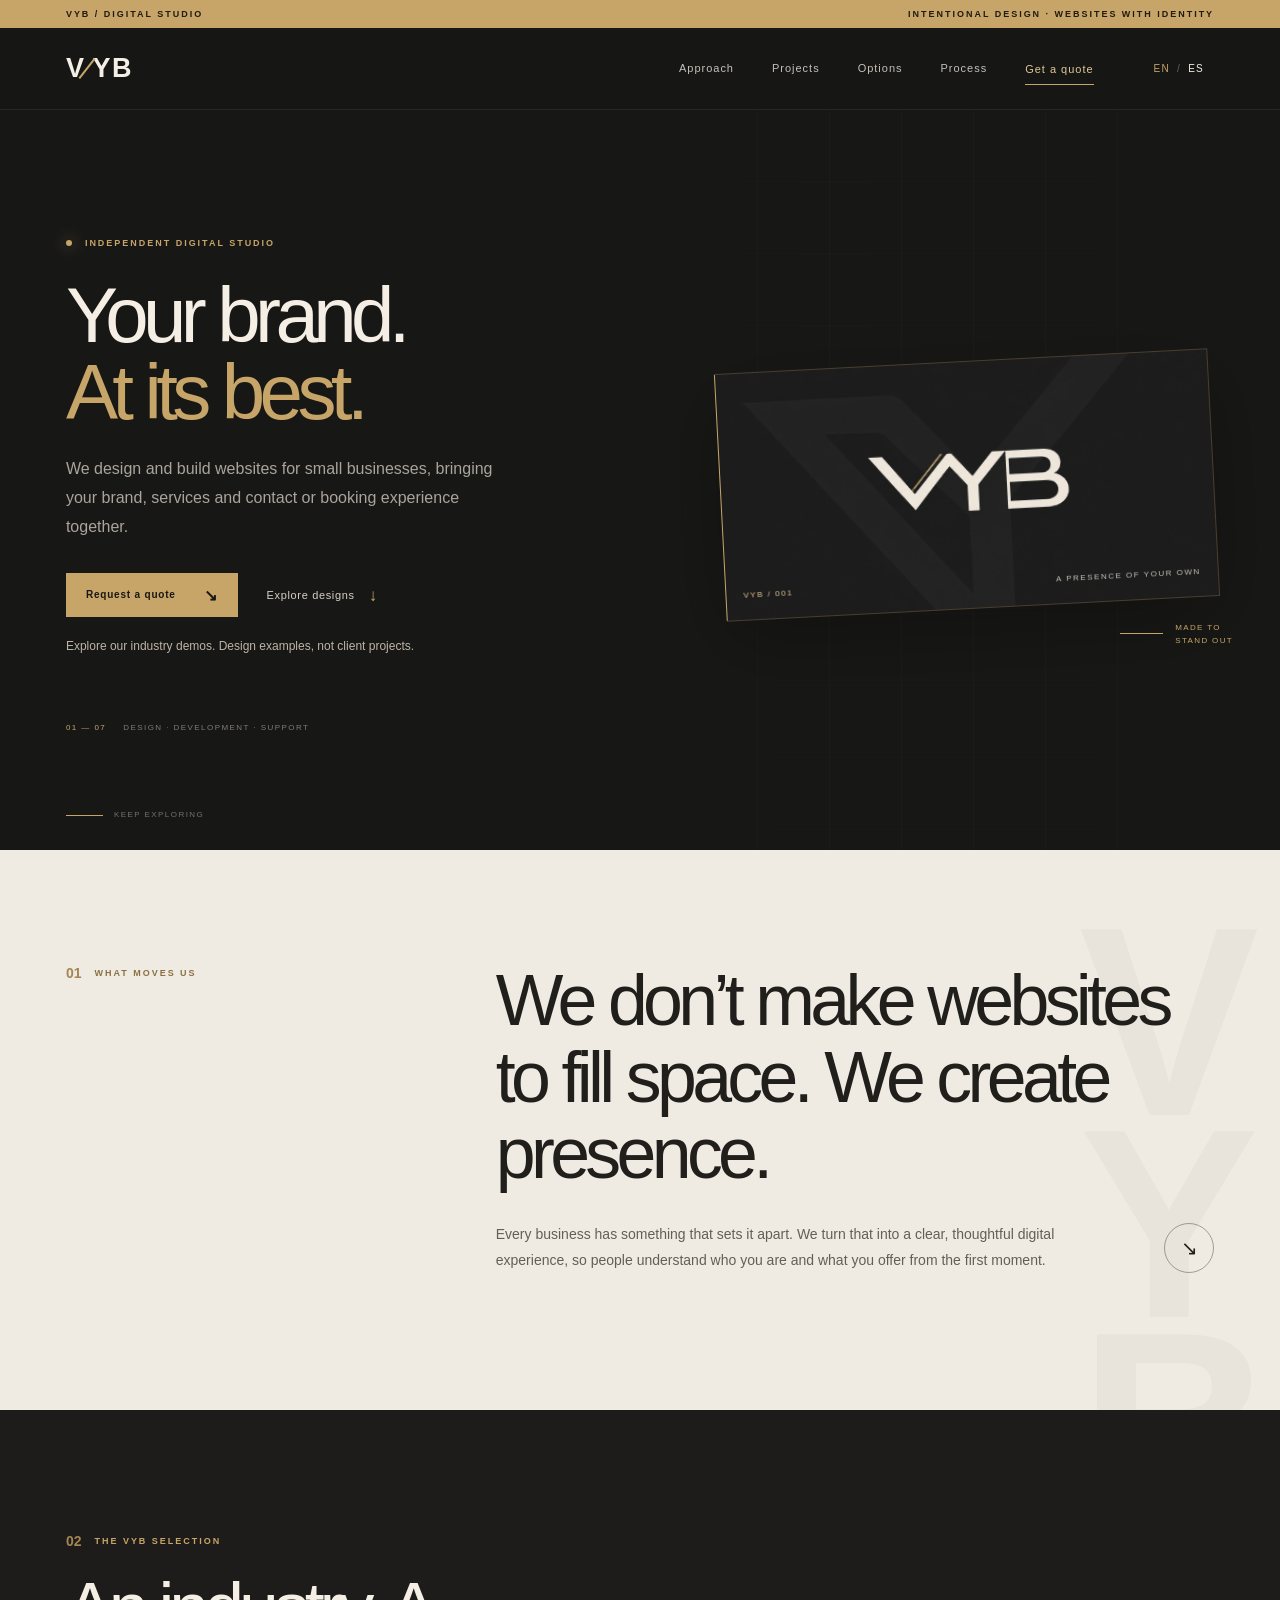
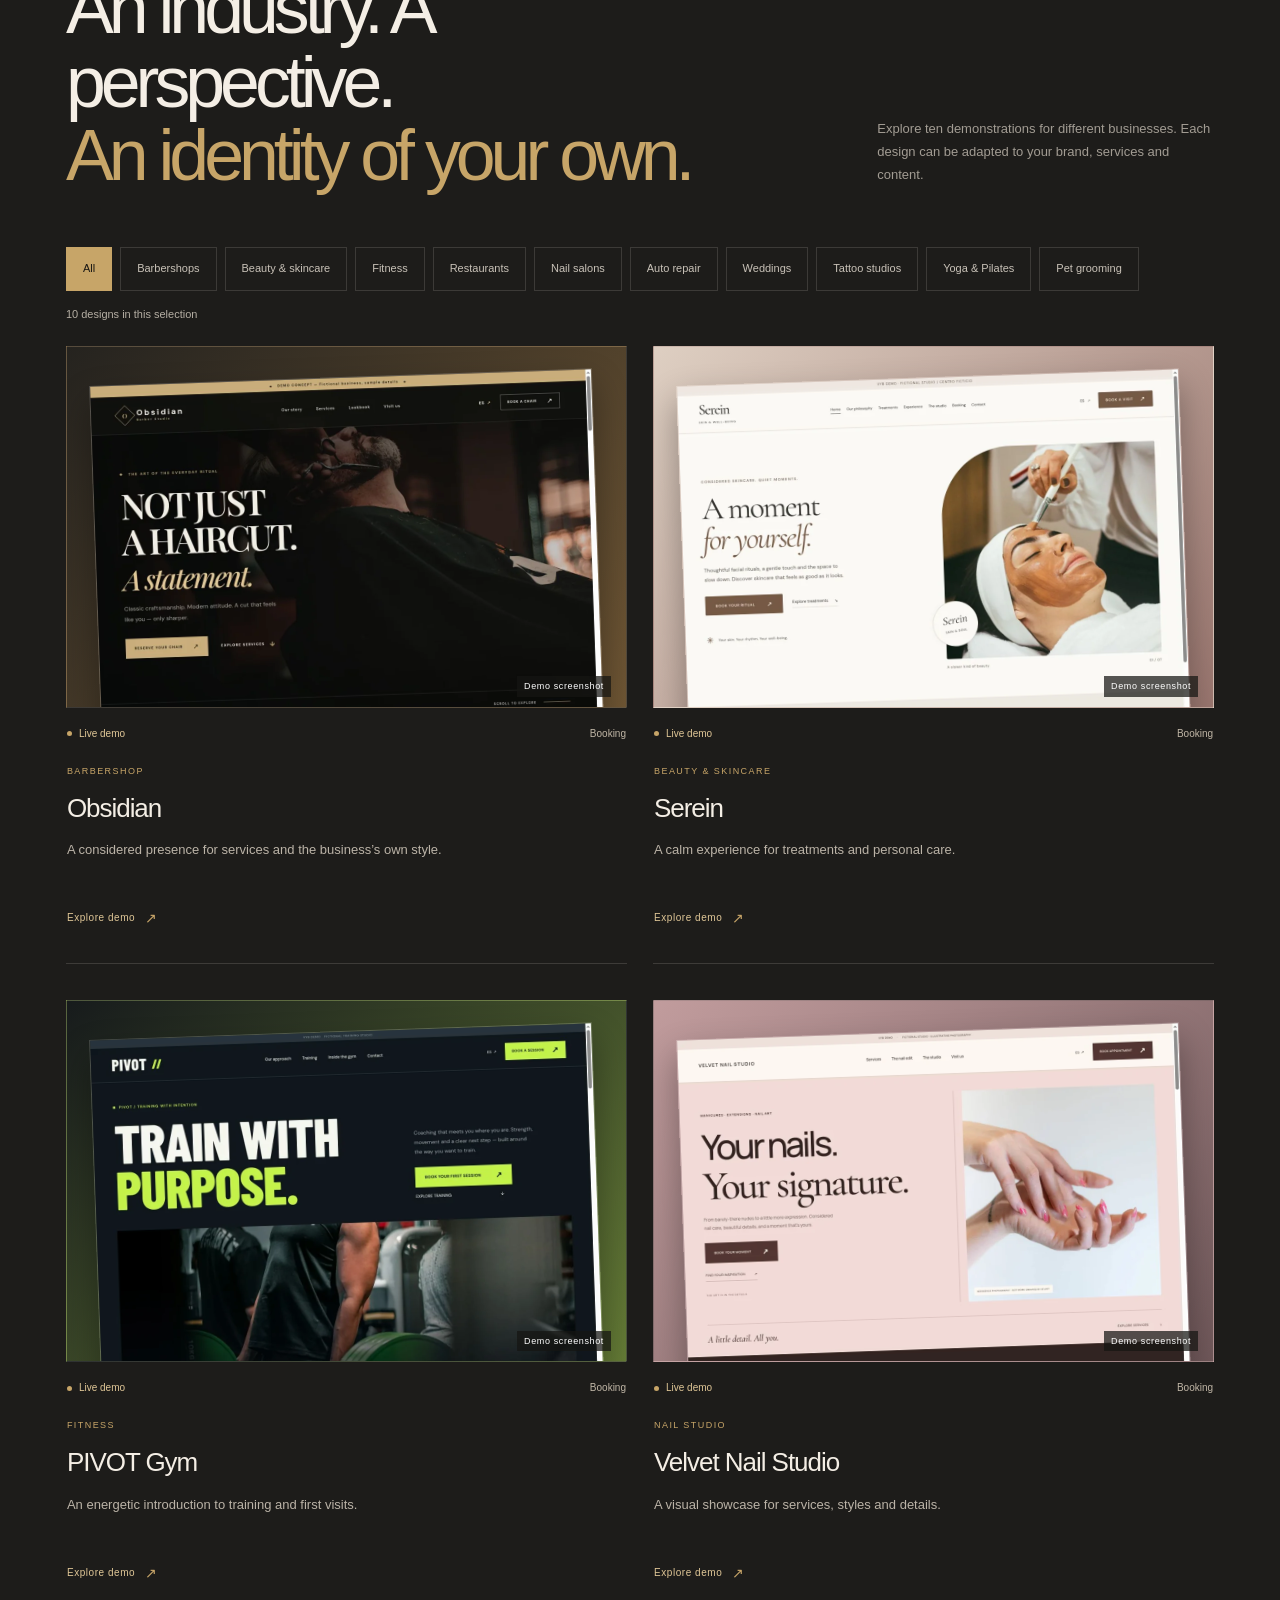
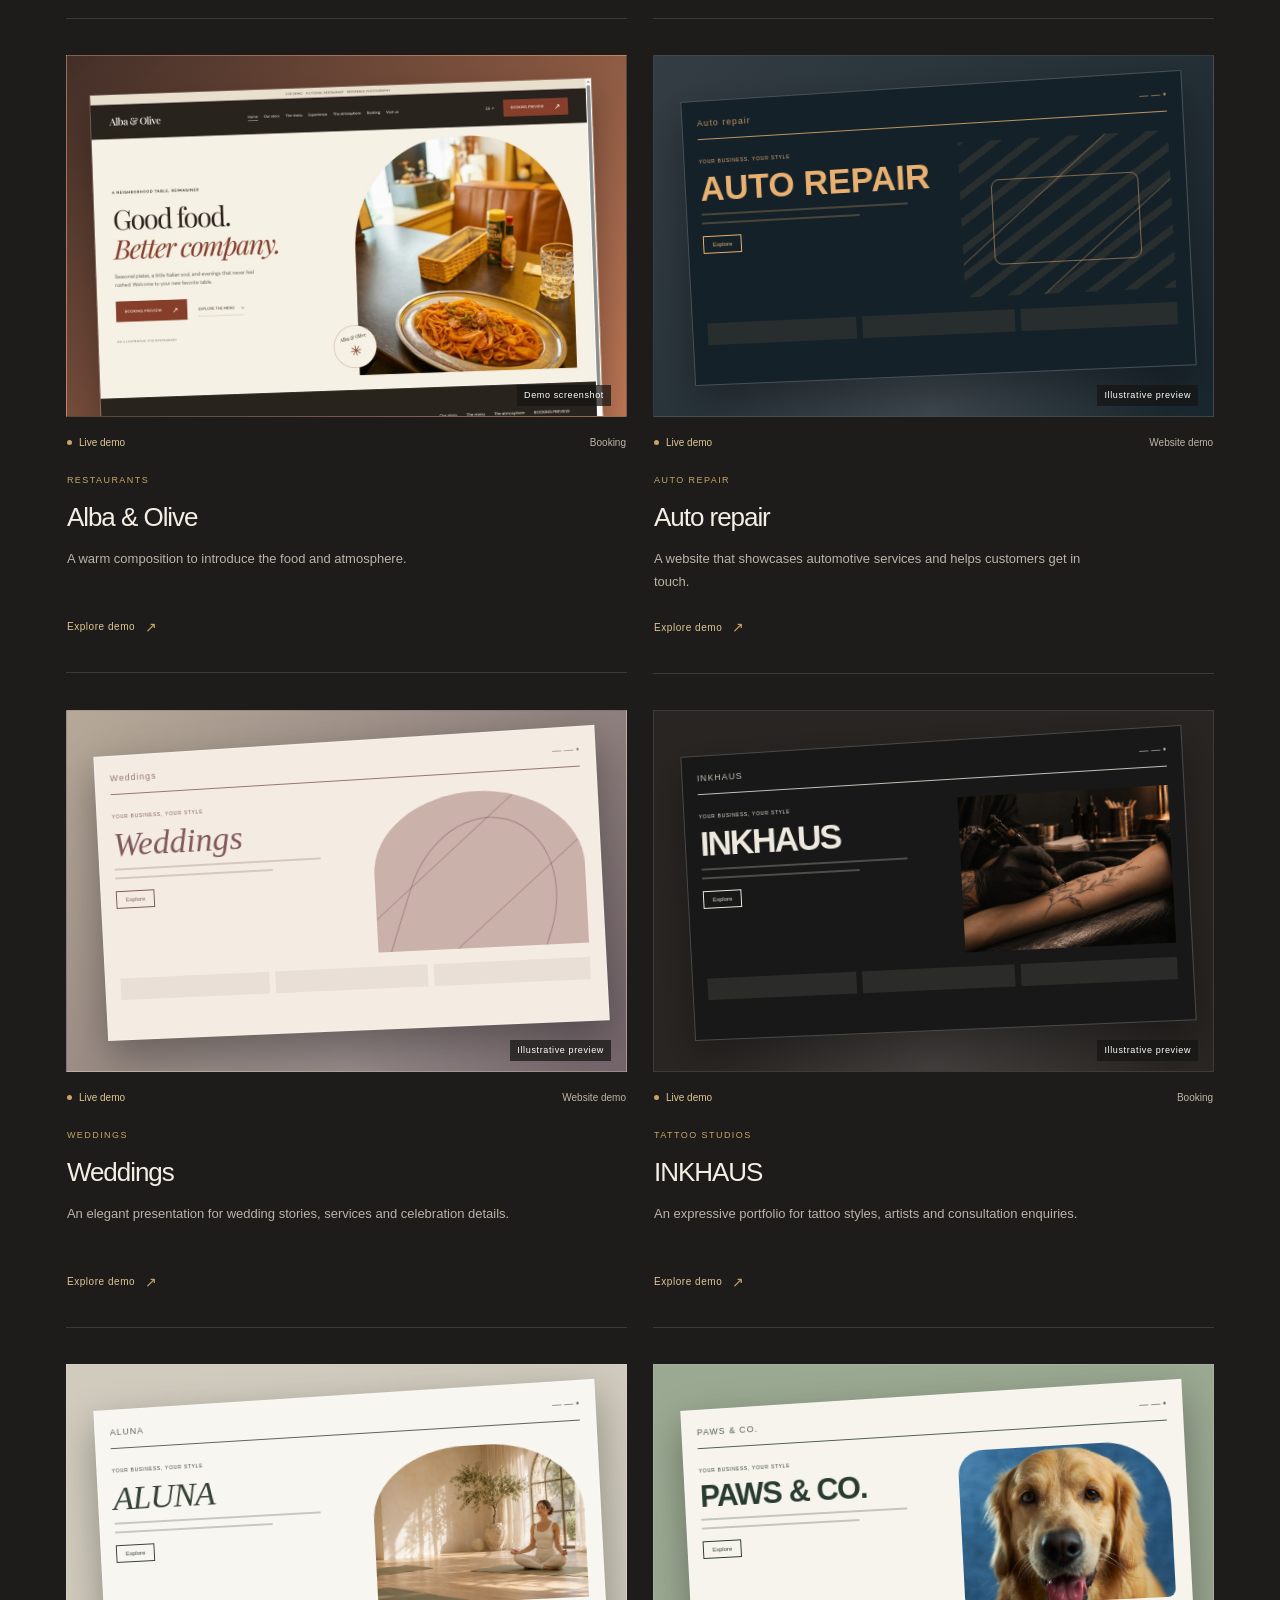
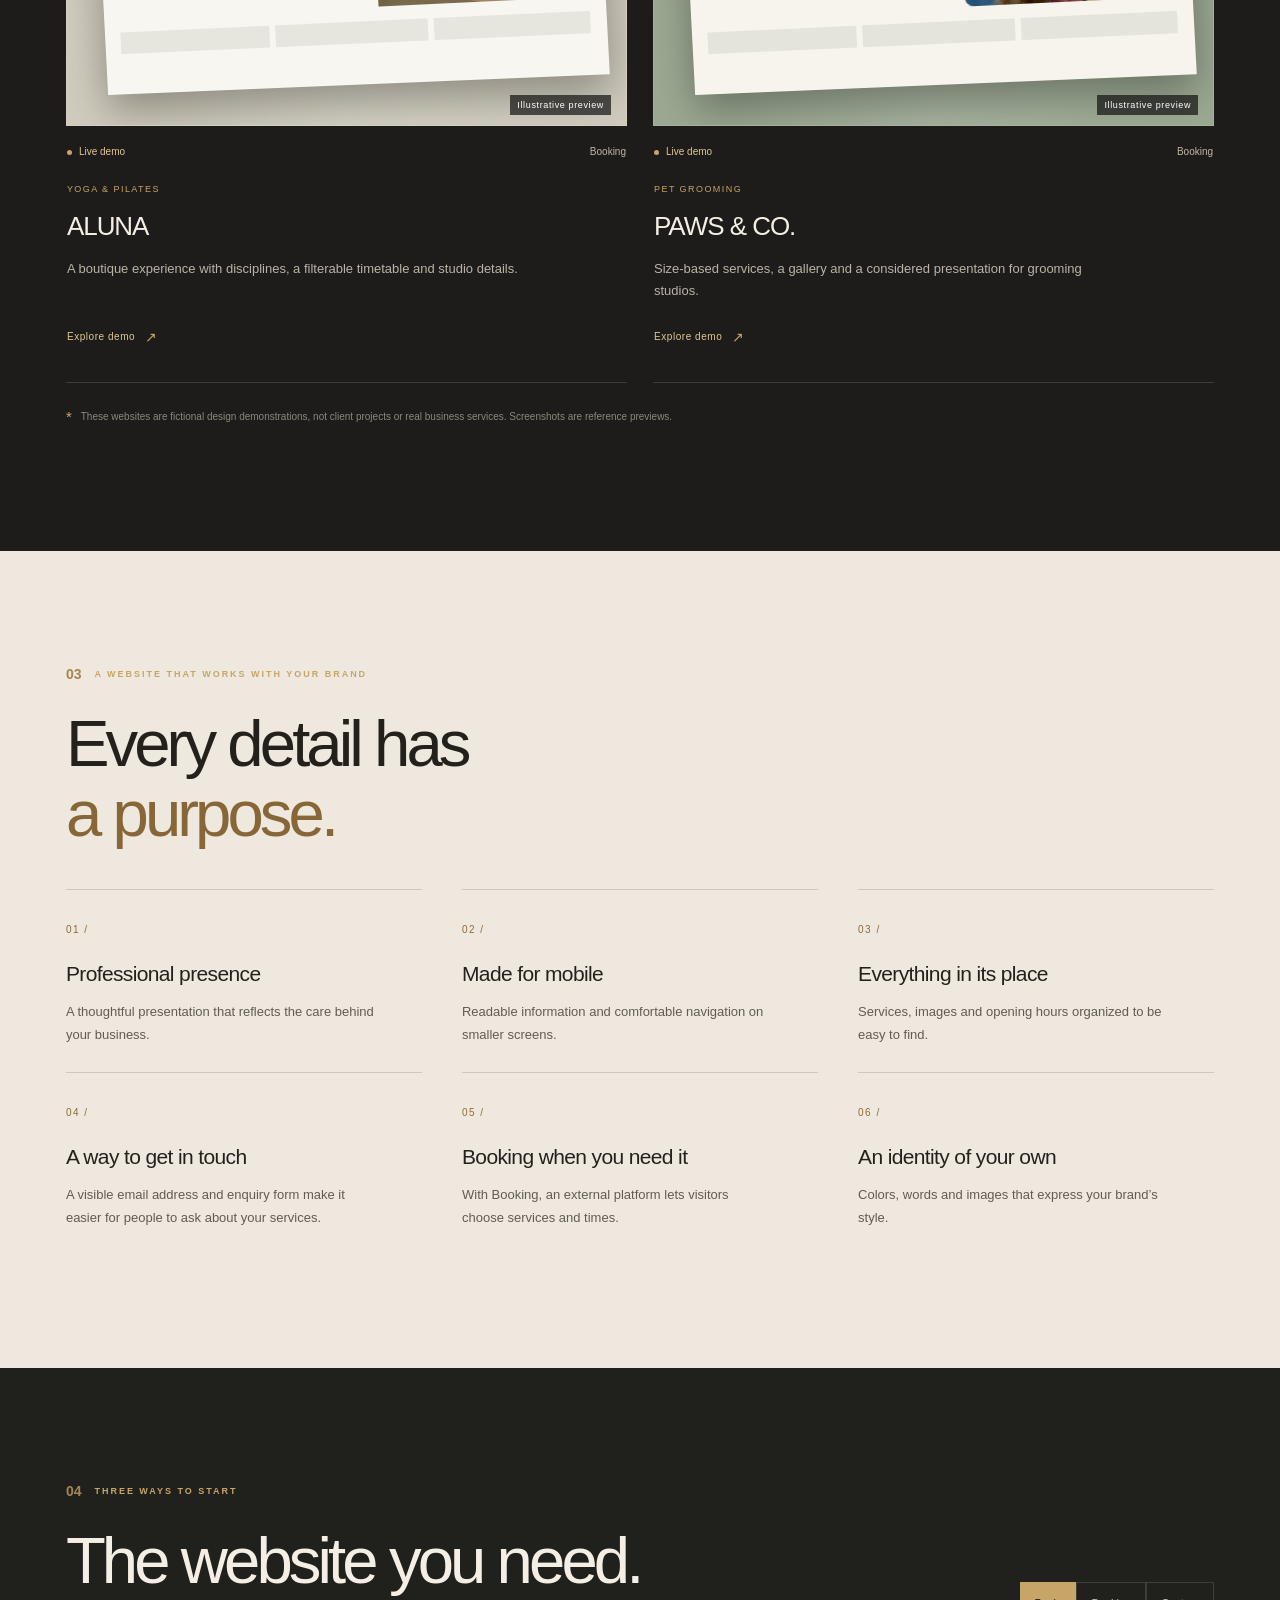
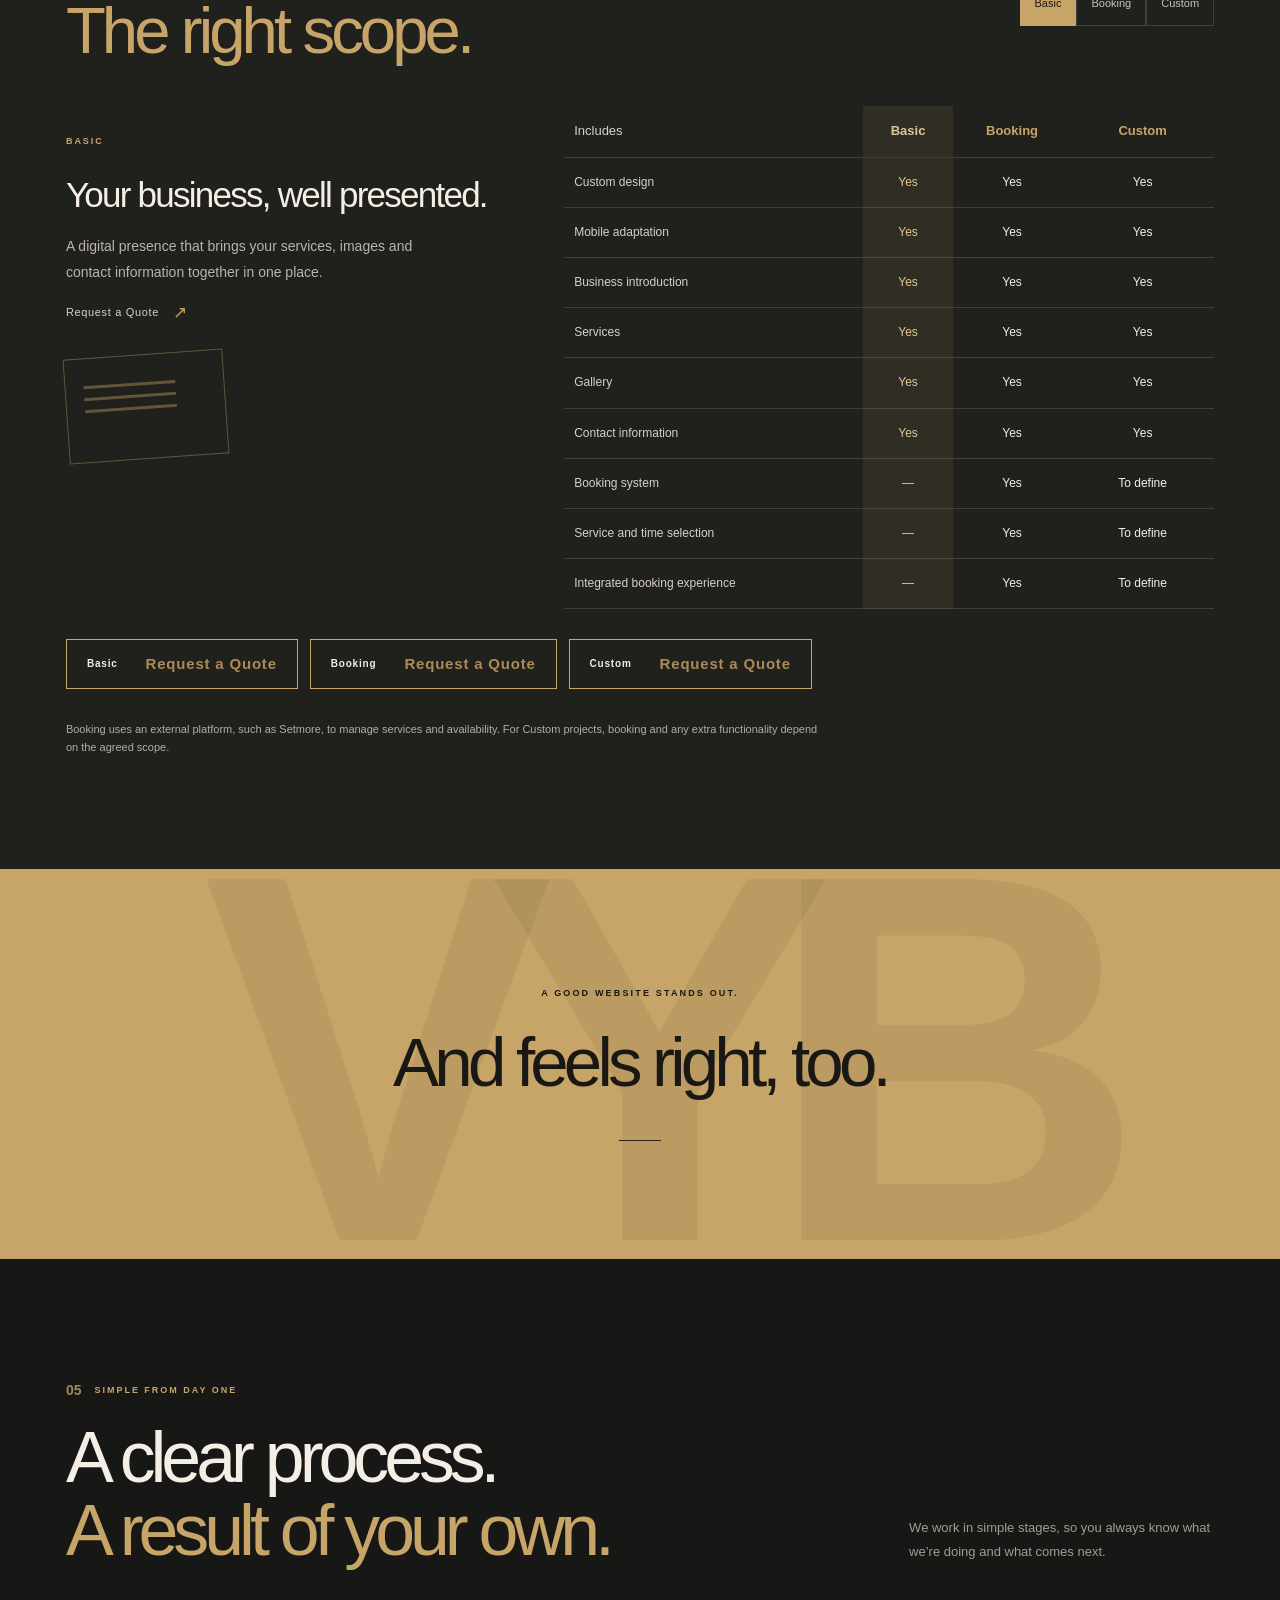
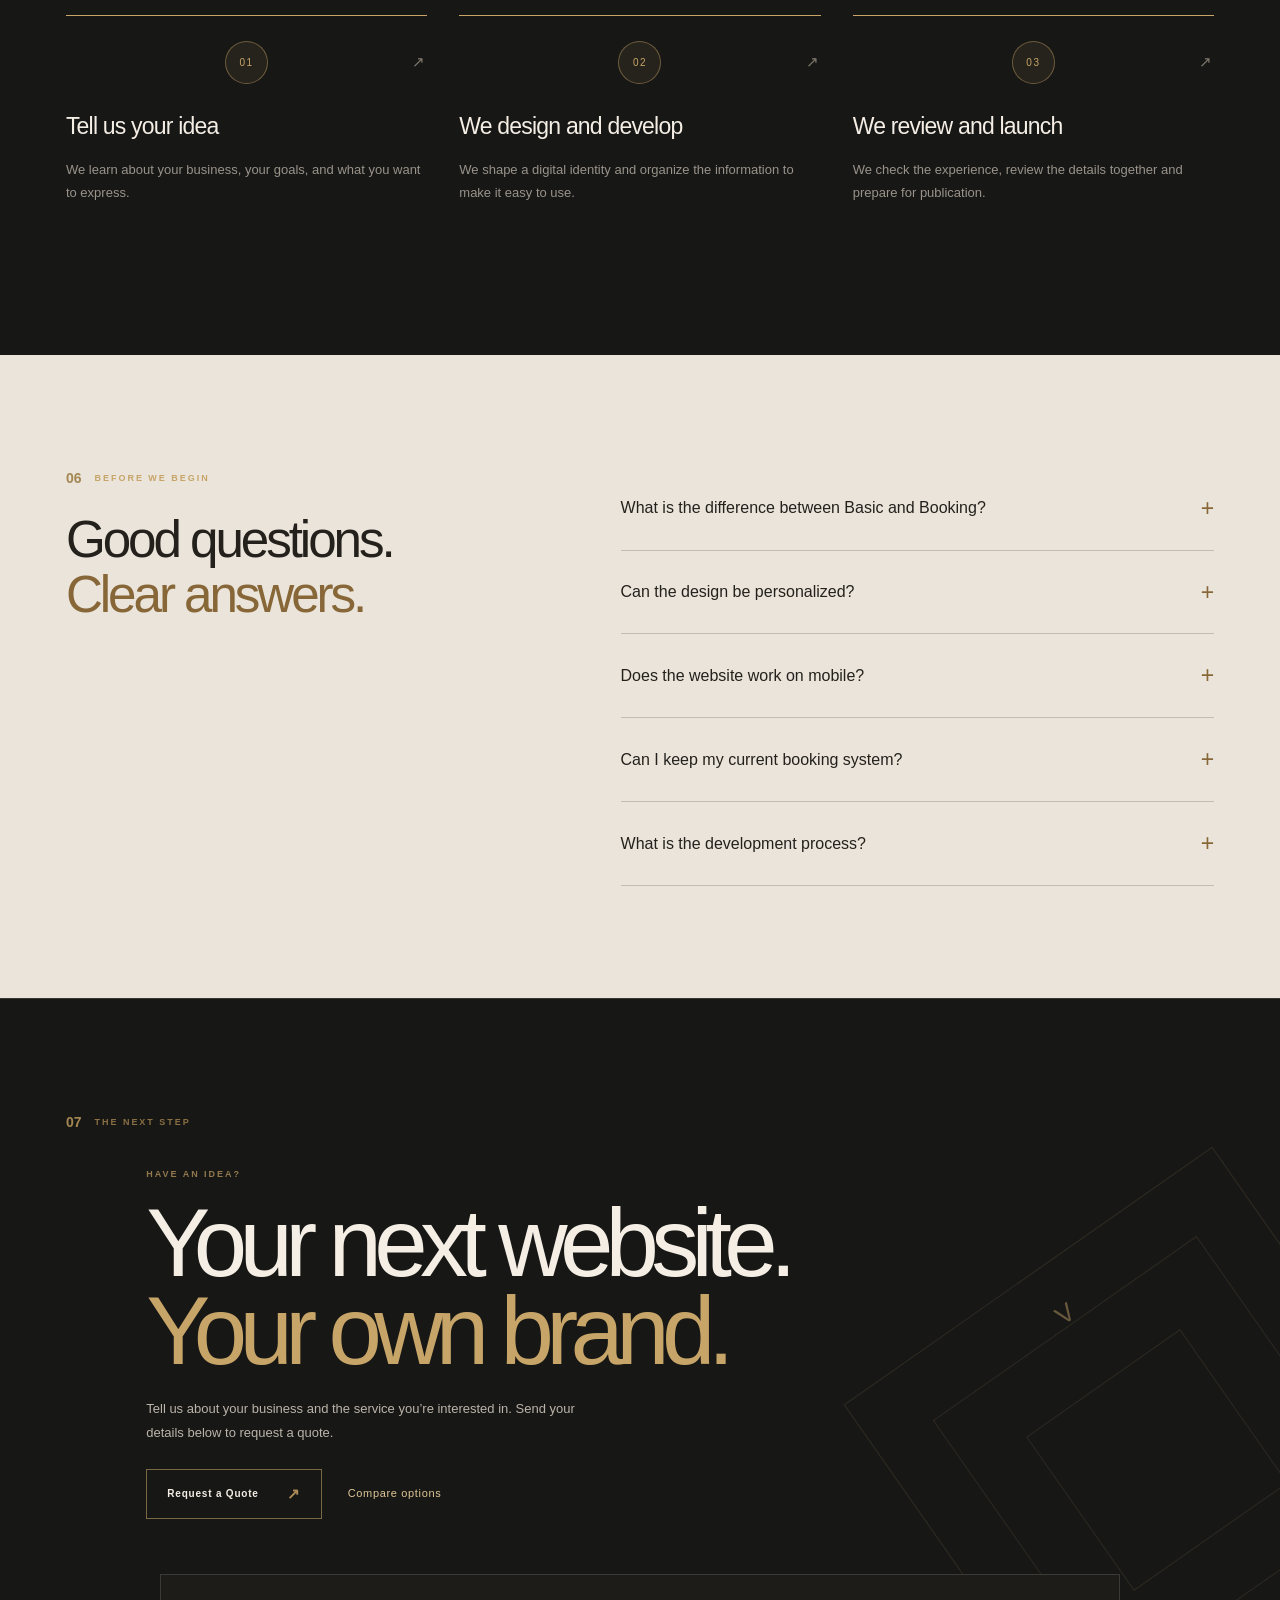
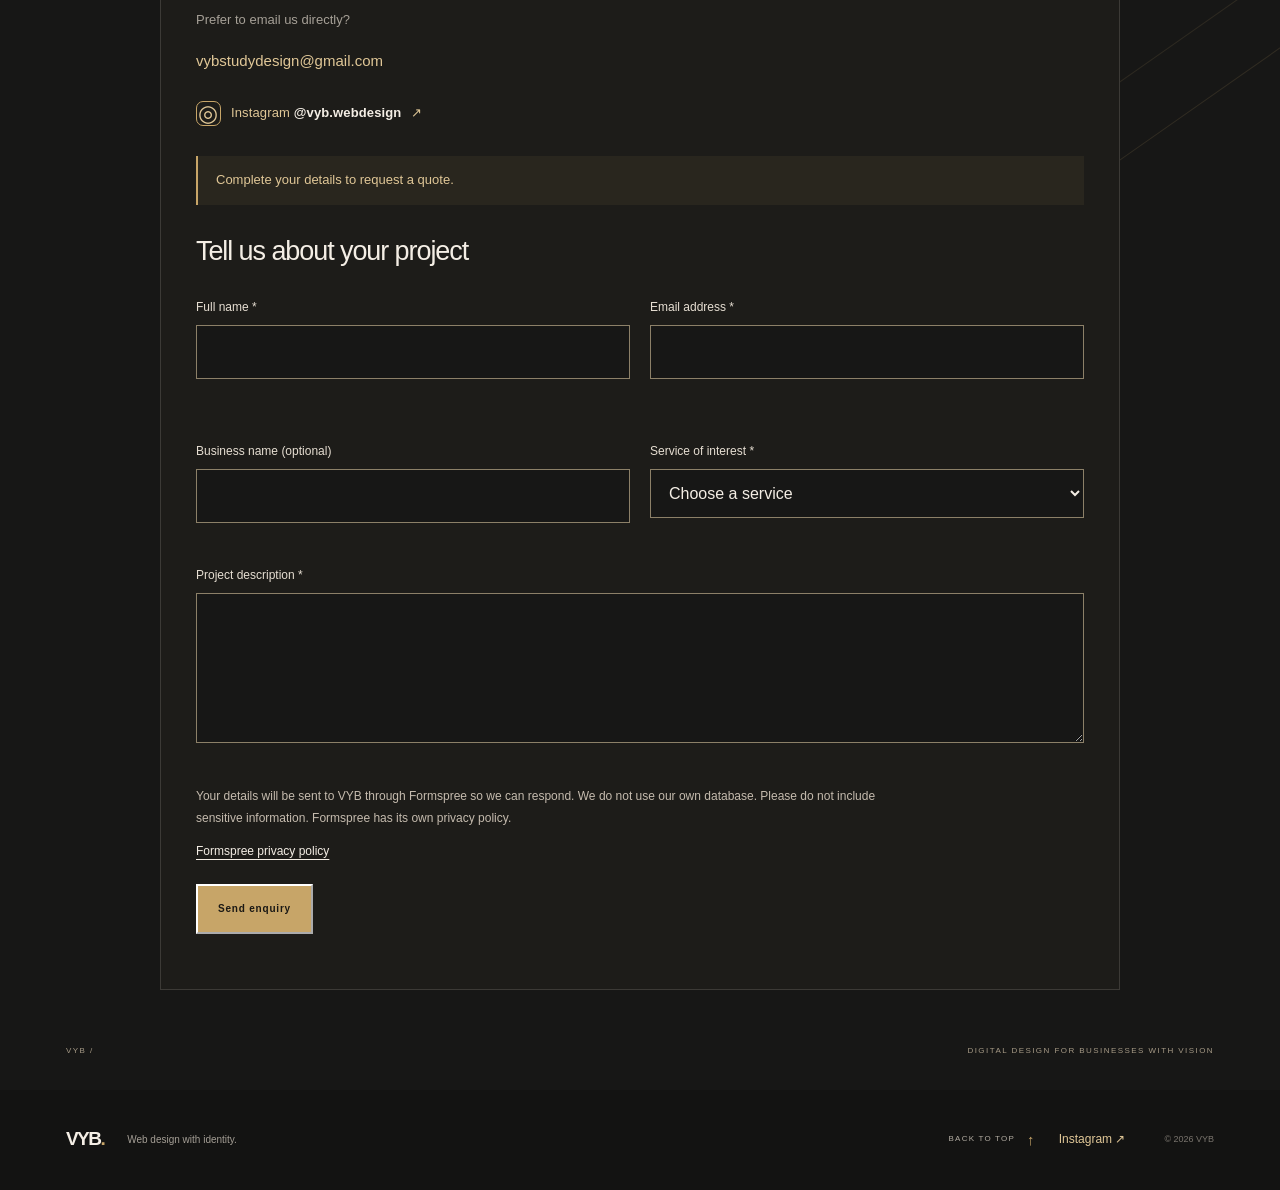
==== commit 583f2941: "Add files via upload" ====
--- a/index.html
+++ b/index.html
@@ -16,6 +16,9 @@
   <script src="app.js" defer></script>
   <script src="analytics.js" defer></script>
   <script src="form.js" defer></script>
+  <script type="application/ld+json">
+  {"@context":"https://schema.org","@type":"Organization","name":"VYB — Web Design Studio","url":"https://vyb.vybstudydesign.workers.dev/","sameAs":["https://www.instagram.com/vyb.webdesign/"],"email":"vybstudydesign@gmail.com"}
+  </script>
   <link rel="canonical" href="https://vyb.vybstudydesign.workers.dev/">
   <meta property="og:url" content="https://vyb.vybstudydesign.workers.dev/">
   <meta property="og:image" content="https://vyb.vybstudydesign.workers.dev/assets/vyb-logo-email.png">
@@ -111,18 +114,6 @@
     </section>
 
 <section class="faq section-pad" id="preguntas" aria-labelledby="faq-title"><div><div class="section-kicker"><span>06</span><span data-i18n="faqKicker">BEFORE WE BEGIN</span></div><h2 id="faq-title" data-i18n="faqTitle">Good questions.<br><em>Clear answers.</em></h2></div><div class="faq-list"><details><summary><span data-i18n="q1">What is the difference between Basic and Booking?</span><i aria-hidden="true">+</i></summary><p data-i18n="a1">Basic presents the business, its services and contact information. Booking adds an integrated experience with an external platform for selecting services and times.</p></details><details><summary><span data-i18n="q2">Can the design be personalized?</span><i aria-hidden="true">+</i></summary><p data-i18n="a2">Yes. We adapt colors, the logo, copy, images and services to the business. The scope of changes is defined when discussing the project.</p></details><details><summary><span data-i18n="q3">Does the website work on mobile?</span><i aria-hidden="true">+</i></summary><p data-i18n="a3">The design adapts to phones, tablets and computers. We review navigation and readability at different screen sizes.</p></details><details><summary><span data-i18n="q4">Can I keep my current booking system?</span><i aria-hidden="true">+</i></summary><p data-i18n="a4">We can assess your existing platform. If it offers a compatible integration, we review how to include it; otherwise, an external link may be an option. Compatibility is confirmed before choosing the solution.</p></details><details><summary><span data-i18n="q5">What is the development process?</span><i aria-hidden="true">+</i></summary><p data-i18n="a5">First we learn about your idea and gather the materials. Then we design and develop the website. Finally, we review it together, complete the necessary checks and prepare for launch.</p></details></div></section>
-    <section class="fiverr-cta section-pad" id="fiverr" aria-labelledby="fiverr-title">
-      <div class="fiverr-cta-copy reveal">
-        <p class="fiverr-cta-eyebrow"><span class="fiverr-cta-dot" aria-hidden="true"></span><span data-i18n="fiverrKicker">VYB IS ALSO ON FIVERR</span></p>
-        <h2 id="fiverr-title" data-i18n="fiverrTitle">Another way to bring<br><em>your website to life.</em></h2>
-        <p class="fiverr-cta-description" data-i18n="fiverrDescription">Explore our website development service, compare packages and order directly through Fiverr. Fiverr orders and messages are managed on that platform.</p>
-        <div class="fiverr-cta-actions">
-          <a class="button button-gold" href="https://www.fiverr.com/s/odWEb28" target="_blank" rel="noopener noreferrer" data-i18n-aria="fiverrAria" aria-label="View VYB's service on Fiverr (opens in a new tab)"><span data-i18n="fiverrButton">View our Fiverr service</span><span aria-hidden="true">↗</span></a>
-          <span class="fiverr-cta-note" data-i18n="fiverrNote">External platform · Packages and prices are shown on Fiverr</span>
-        </div>
-      </div>
-      <div class="fiverr-cta-art" aria-hidden="true"><span class="fiverr-cta-art-tag">VYB / STUDIO</span><strong>VYB<span>.</span></strong><span class="fiverr-cta-art-bottom">DESIGN&nbsp; / &nbsp;DEVELOPMENT</span></div>
-    </section>
     <section class="contact section-pad" id="contacto" aria-labelledby="contact-title">
       <div class="contact-orbit" aria-hidden="true"><span>V</span><span>Y</span><span>B</span></div>
       <div class="section-kicker reveal"><span>07</span><span data-i18n="contactKicker">THE NEXT STEP</span></div>
@@ -133,11 +124,11 @@
         <a class="button button-outline" id="contact-action" href="#quote-form"><span data-i18n="contactButton">Request a Quote</span><span aria-hidden="true">↗</span></a>
       <a class="text-link contact-secondary" href="#modalidades" data-i18n="contactSecondary">Compare options</a>
         </div>
-      <div class="contact-form-wrap"><span class="email-label" data-i18n="directEmailLabel">Prefer to email us directly?</span><a id="commercial-email" href="mailto:vybstudydesign@gmail.com">vybstudydesign@gmail.com</a><p class="form-notice" id="form-notice" data-i18n="formPending">Complete your details to request a quote.</p><form inert method="post" id="quote-form" novalidate aria-labelledby="form-title"><h3 id="form-title" data-i18n="formTitle">Tell us about your project</h3><div class="form-grid"><div class="form-field"><label for="quote-fullName" data-i18n="nameLabel">Full name *</label><input id="quote-fullName" name="fullName" type="text" autocomplete="name" maxlength="100" aria-describedby="error-fullName" required><span class="field-error" id="error-fullName"></span></div><div class="form-field"><label for="quote-email" data-i18n="emailLabel">Email address *</label><input id="quote-email" name="email" type="email" autocomplete="email" maxlength="254" aria-describedby="error-email" required><span class="field-error" id="error-email"></span></div><div class="form-field"><label for="quote-business" data-i18n="businessLabel">Business name (optional)</label><input id="quote-business" name="business" type="text" autocomplete="organization" maxlength="120" aria-describedby="error-business" ><span class="field-error" id="error-business"></span></div><div class="form-field"><label for="quote-service" data-i18n="serviceLabel">Service of interest *</label><select id="quote-service" name="service" required aria-describedby="error-service"><option value="" data-i18n="servicePlaceholder">Choose a service</option><option value="basic">Basic</option><option value="booking">Booking</option><option value="custom" data-i18n="customName">Custom</option></select><span class="field-error" id="error-service"></span></div></div><div class="form-field"><label for="quote-description" data-i18n="descriptionLabel">Project description *</label><textarea id="quote-description" name="description" rows="5" required minlength="20" maxlength="3000" aria-describedby="error-description"></textarea><span class="field-error" id="error-description"></span></div><div class="honey" aria-hidden="true"><label>Leave empty<input name="_gotcha" type="text" tabindex="-1" autocomplete="off"></label></div><p class="privacy-note" data-i18n="formPrivacy">Your details will be sent to VYB through Formspree so we can respond. We do not use our own database. Please do not include sensitive information. Formspree has its own privacy policy.</p><a class="privacy-link" href="https://formspree.io/legal/privacy-policy/" target="_blank" rel="noopener noreferrer" data-i18n="privacyLink">Formspree privacy policy</a><p id="analytics-privacy" class="privacy-note" hidden data-i18n="analyticsPrivacy">Optional analytics measures visits and general actions; it does not include the contents of your enquiry.</p><button class="button button-gold" id="form-submit" type="submit" disabled data-i18n="formCheck">Send enquiry</button><p id="form-status" role="status" aria-live="polite" tabindex="-1"></p></form></div><div class="contact-meta"><span>VYB /</span><span data-i18n="contactMeta">DIGITAL DESIGN FOR BUSINESSES WITH VISION</span></div>
+      <div class="contact-form-wrap"><span class="email-label" data-i18n="directEmailLabel">Prefer to email us directly?</span><a id="commercial-email" href="mailto:vybstudydesign@gmail.com">vybstudydesign@gmail.com</a><div class="contact-social"><a id="instagram-contact" href="https://www.instagram.com/vyb.webdesign/" target="_blank" rel="noopener noreferrer" aria-label="Visitar Instagram oficial de VYB, @vyb.webdesign"><span class="instagram-mark" aria-hidden="true">◎</span><span>Instagram <strong>@vyb.webdesign</strong></span><span aria-hidden="true">↗</span></a></div><p class="form-notice" id="form-notice" data-i18n="formPending">Complete your details to request a quote.</p><form inert method="post" id="quote-form" novalidate aria-labelledby="form-title"><h3 id="form-title" data-i18n="formTitle">Tell us about your project</h3><div class="form-grid"><div class="form-field"><label for="quote-fullName" data-i18n="nameLabel">Full name *</label><input id="quote-fullName" name="fullName" type="text" autocomplete="name" maxlength="100" aria-describedby="error-fullName" required><span class="field-error" id="error-fullName"></span></div><div class="form-field"><label for="quote-email" data-i18n="emailLabel">Email address *</label><input id="quote-email" name="email" type="email" autocomplete="email" maxlength="254" aria-describedby="error-email" required><span class="field-error" id="error-email"></span></div><div class="form-field"><label for="quote-business" data-i18n="businessLabel">Business name (optional)</label><input id="quote-business" name="business" type="text" autocomplete="organization" maxlength="120" aria-describedby="error-business" ><span class="field-error" id="error-business"></span></div><div class="form-field"><label for="quote-service" data-i18n="serviceLabel">Service of interest *</label><select id="quote-service" name="service" required aria-describedby="error-service"><option value="" data-i18n="servicePlaceholder">Choose a service</option><option value="basic">Basic</option><option value="booking">Booking</option><option value="custom" data-i18n="customName">Custom</option></select><span class="field-error" id="error-service"></span></div></div><div class="form-field"><label for="quote-description" data-i18n="descriptionLabel">Project description *</label><textarea id="quote-description" name="description" rows="5" required minlength="20" maxlength="3000" aria-describedby="error-description"></textarea><span class="field-error" id="error-description"></span></div><div class="honey" aria-hidden="true"><label>Leave empty<input name="_gotcha" type="text" tabindex="-1" autocomplete="off"></label></div><p class="privacy-note" data-i18n="formPrivacy">Your details will be sent to VYB through Formspree so we can respond. We do not use our own database. Please do not include sensitive information. Formspree has its own privacy policy.</p><a class="privacy-link" href="https://formspree.io/legal/privacy-policy/" target="_blank" rel="noopener noreferrer" data-i18n="privacyLink">Formspree privacy policy</a><p id="analytics-privacy" class="privacy-note" hidden data-i18n="analyticsPrivacy">Optional analytics measures visits and general actions; it does not include the contents of your enquiry.</p><button class="button button-gold" id="form-submit" type="submit" disabled data-i18n="formCheck">Send enquiry</button><p id="form-status" role="status" aria-live="polite" tabindex="-1"></p></form></div><div class="contact-meta"><span>VYB /</span><span data-i18n="contactMeta">DIGITAL DESIGN FOR BUSINESSES WITH VISION</span></div>
     </section>
   </main>
 
-  <footer class="site-footer"><a class="footer-wordmark" href="#inicio">VYB<span>.</span></a><p data-i18n="footerNote">Web design with identity.</p><a class="footer-fiverr" href="https://www.fiverr.com/s/odWEb28" target="_blank" rel="noopener noreferrer" data-i18n-aria="fiverrAria" aria-label="View VYB's service on Fiverr (opens in a new tab)">Fiverr <span aria-hidden="true">↗</span></a><a href="#inicio" class="back-top"><span data-i18n="backTop">BACK TO TOP</span><span aria-hidden="true">↑</span></a><a id="instagram-link" hidden target="_blank" rel="noopener noreferrer" aria-label="Instagram">Instagram ↗</a><small>© <span id="year"></span> VYB</small></footer>
+  <footer class="site-footer"><a class="footer-wordmark" href="#inicio">VYB<span>.</span></a><p data-i18n="footerNote">Web design with identity.</p><a href="#inicio" class="back-top"><span data-i18n="backTop">BACK TO TOP</span><span aria-hidden="true">↑</span></a><a id="instagram-link" href="https://www.instagram.com/vyb.webdesign/" target="_blank" rel="noopener noreferrer" aria-label="Instagram oficial VYB, @vyb.webdesign">Instagram ↗</a><small>© <span id="year"></span> VYB</small></footer>
 <a class="mobile-quote" href="#quote-form" data-i18n="heroQuote">Request a quote</a>
 </body>
 </html>
--- a/styles.css
+++ b/styles.css
@@ -2219,46 +2219,14 @@
 
 .project-notice{border-left:2px solid var(--gold);padding-left:12px;color:var(--gold-soft);font-size:12px;line-height:1.7;margin:14px 0}
 
-/* VYB x Fiverr: a second purchase channel in the existing dark/gold identity. */
-.fiverr-cta{
-  display:grid;
-  grid-template-columns:minmax(0,1.4fr) minmax(260px,.6fr);
-  align-items:center;
-  gap:clamp(34px,6vw,95px);
-  background:radial-gradient(ellipse at 90% 15%,rgba(199,165,104,.10),transparent 48%),#1b1a18;
-  border-top:1px solid var(--line);
-  border-bottom:1px solid var(--line);
-  overflow:hidden;
-}
-.fiverr-cta-eyebrow{display:flex;align-items:center;gap:12px;margin:0 0 25px;color:var(--gold-soft);font-size:10px;letter-spacing:.19em;font-weight:700}
-.fiverr-cta-dot{display:inline-block;width:7px;height:7px;border-radius:50%;background:var(--gold)}
-.fiverr-cta h2{max-width:780px;margin:0;font-family:var(--display);font-size:clamp(40px,5.2vw,77px);font-weight:500;letter-spacing:-.068em;line-height:1.08}
-.fiverr-cta h2 em{color:var(--gold);font-weight:400}
-.fiverr-cta-description{max-width:580px;margin:25px 0 30px;color:#c8c0b4;font-size:14px;line-height:1.85}
-.fiverr-cta-actions{display:flex;align-items:center;gap:18px;flex-wrap:wrap}
-.fiverr-cta-actions .button{min-height:54px;justify-content:space-between;gap:25px}
-.fiverr-cta-note{max-width:260px;color:#aca397;font-size:11px;line-height:1.65}
-.fiverr-cta-art{display:flex;flex-direction:column;justify-content:space-between;min-height:310px;padding:24px 25px;border:1px solid rgba(199,165,104,.36);background:linear-gradient(145deg,rgba(199,165,104,.12),rgba(199,165,104,.015) 54%,rgba(0,0,0,.15));position:relative;overflow:hidden}
-.fiverr-cta-art:after{content:"";position:absolute;inset:52px 24px 51px;border:1px solid rgba(199,165,104,.13);pointer-events:none}
-.fiverr-cta-art-tag,.fiverr-cta-art-bottom{font-size:10px;color:#d1b789;letter-spacing:.19em;z-index:1}
-.fiverr-cta-art strong{align-self:center;font-family:var(--display);font-size:clamp(68px,9vw,132px);line-height:1;letter-spacing:-.10em;color:var(--paper);font-weight:500;z-index:1}
-.fiverr-cta-art strong span{color:var(--gold)}
-.footer-fiverr{font-size:11px;font-weight:700;color:var(--gold-soft);letter-spacing:.04em;white-space:nowrap}
-.footer-fiverr:hover,.footer-fiverr:focus-visible{color:var(--paper);text-decoration:underline;text-underline-offset:4px}
-@media(max-width:950px){
-  .fiverr-cta{grid-template-columns:minmax(0,1fr) minmax(185px,.48fr);gap:25px}
-  .fiverr-cta-art{min-height:240px;padding:19px}
-}
-@media(max-width:700px){
-  .fiverr-cta{grid-template-columns:minmax(0,1fr);gap:30px;padding-top:76px;padding-bottom:76px}
-  .fiverr-cta h2{font-size:clamp(37px,10vw,58px)}
-  .fiverr-cta-description{font-size:13px}
-  .fiverr-cta-actions{align-items:flex-start;flex-direction:column}
-  .fiverr-cta-actions .button{width:100%;justify-content:space-between}
-  .fiverr-cta-art{min-height:175px}
-  .fiverr-cta-art strong{font-size:90px}
-  .footer-fiverr{min-height:44px;display:inline-flex;align-items:center}
-}
-
 /* VYB catalog: additional illustrative previews, shared card layout. */
 .theme-tattoo .project-visual{background:#282522}.theme-tattoo .site-preview{background:#171817;color:#eee9df}.theme-tattoo .preview-words b{font-family:Arial,sans-serif;font-weight:800;letter-spacing:-.055em}.theme-tattoo .preview-art{background:url("assets/preview-tattoo.webp") center/cover}.theme-yoga .project-visual{background:#d0cbbd}.theme-yoga .site-preview{background:#f8f6f0;color:#354236}.theme-yoga .preview-words b{font-style:italic;letter-spacing:-.03em}.theme-yoga .preview-art{border-radius:45% 45% 0 0;background:url("assets/preview-yoga.webp") 70% center/cover}.theme-pet-grooming .project-visual{background:#9ba992}.theme-pet-grooming .site-preview{background:#f7f4ed;color:#283b31}.theme-pet-grooming .preview-words b{font-family:Arial,sans-serif;font-weight:700;font-size:clamp(16px,2.5vw,31px);letter-spacing:-.04em}.theme-pet-grooming .preview-art{border-radius:25px 65px 8px 8px;background:url("assets/preview-pet-grooming.webp") center 35%/cover}.theme-tattoo .preview-art>*,.theme-yoga .preview-art>*,.theme-pet-grooming .preview-art>*{display:none}
+
+/* Instagram oficial: contacto directo y footer sin recrear ninguna imagen. */
+.contact-social{margin:9px 0 20px}
+.contact-social a{display:inline-flex;align-items:center;gap:10px;min-height:44px;padding:8px 0;color:var(--gold-soft);font-size:13px;text-decoration:none;letter-spacing:.01em}
+.contact-social a strong{font-weight:600;color:var(--paper)}
+.contact-social a:hover,.contact-social a:focus-visible{color:var(--paper);text-decoration:underline;text-underline-offset:5px}
+.instagram-mark{width:25px;height:25px;display:inline-flex;align-items:center;justify-content:center;border:1px solid var(--gold);border-radius:7px;color:var(--gold-soft);font-size:23px;line-height:1}
+#instagram-link{min-height:44px;display:inline-flex;align-items:center;gap:6px;padding:9px 0;white-space:nowrap}
+#instagram-link:hover,#instagram-link:focus-visible{text-decoration:underline;text-underline-offset:5px;color:var(--paper)}
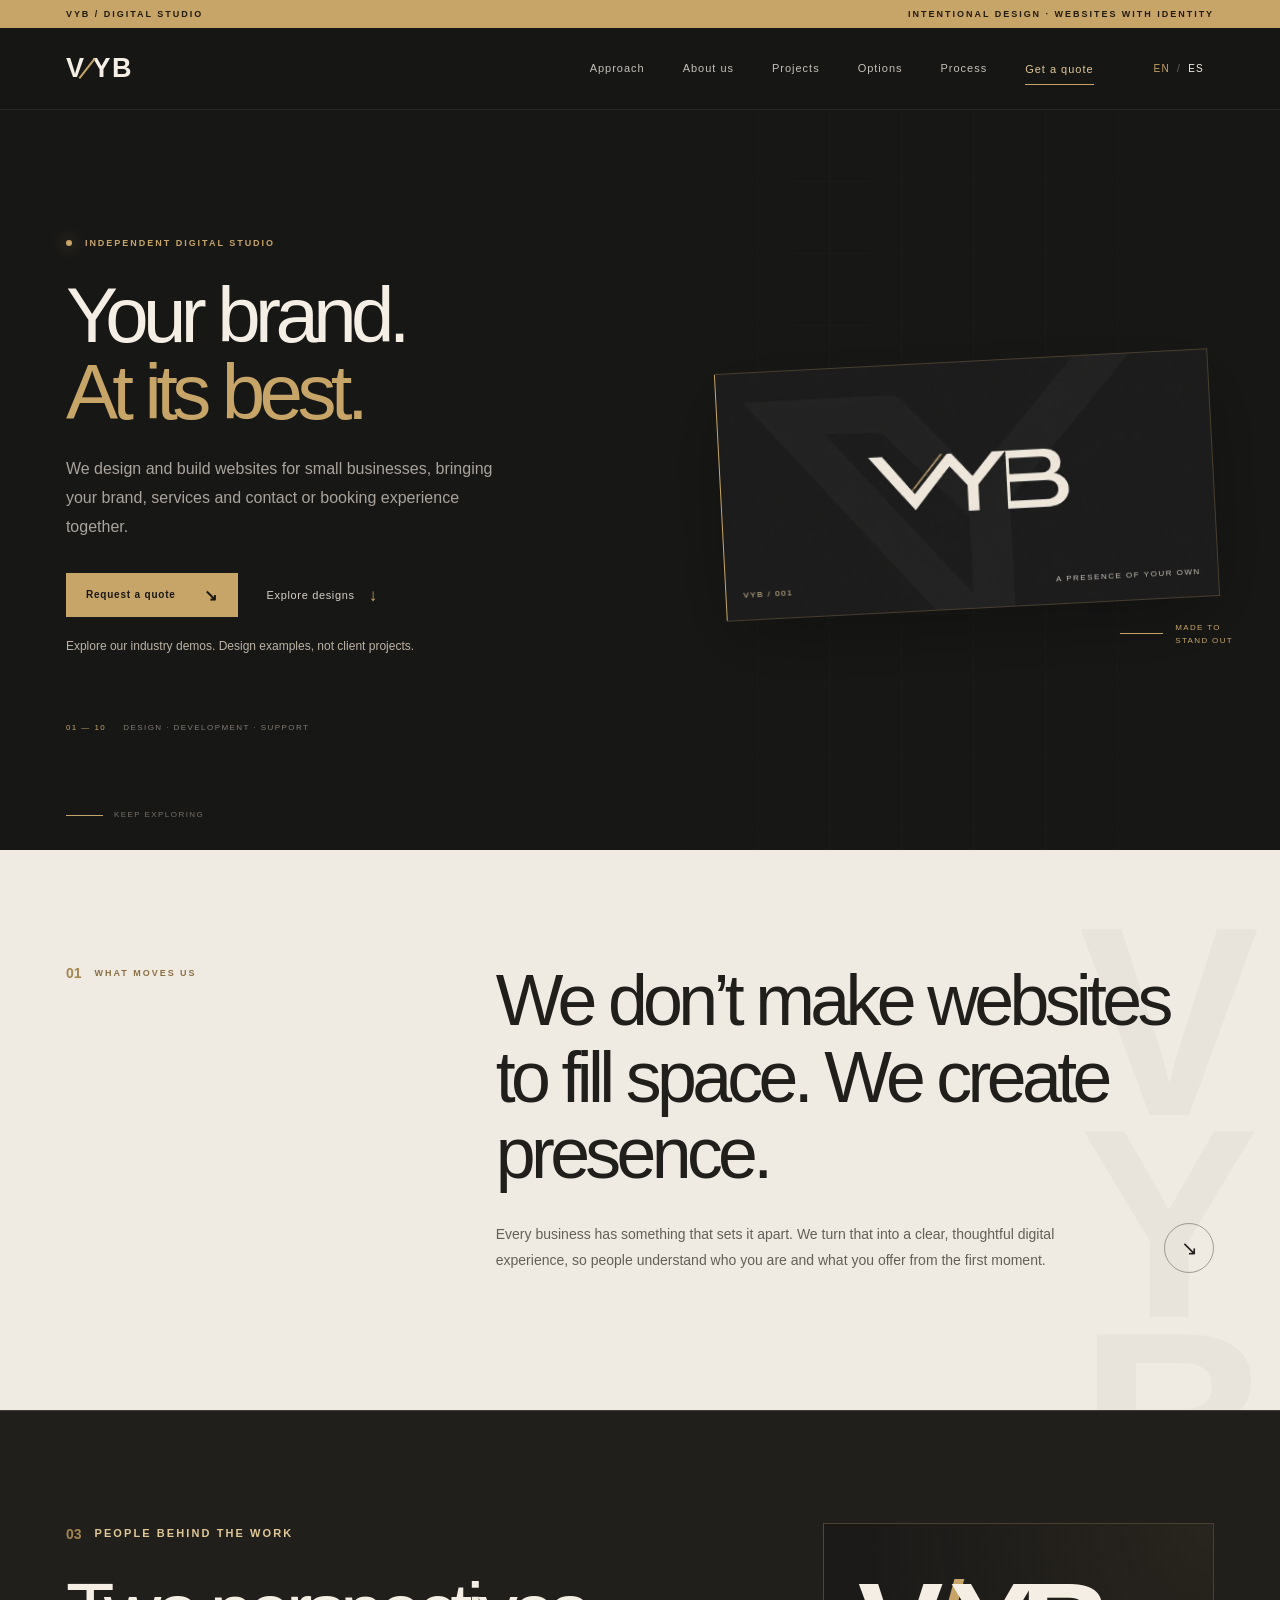
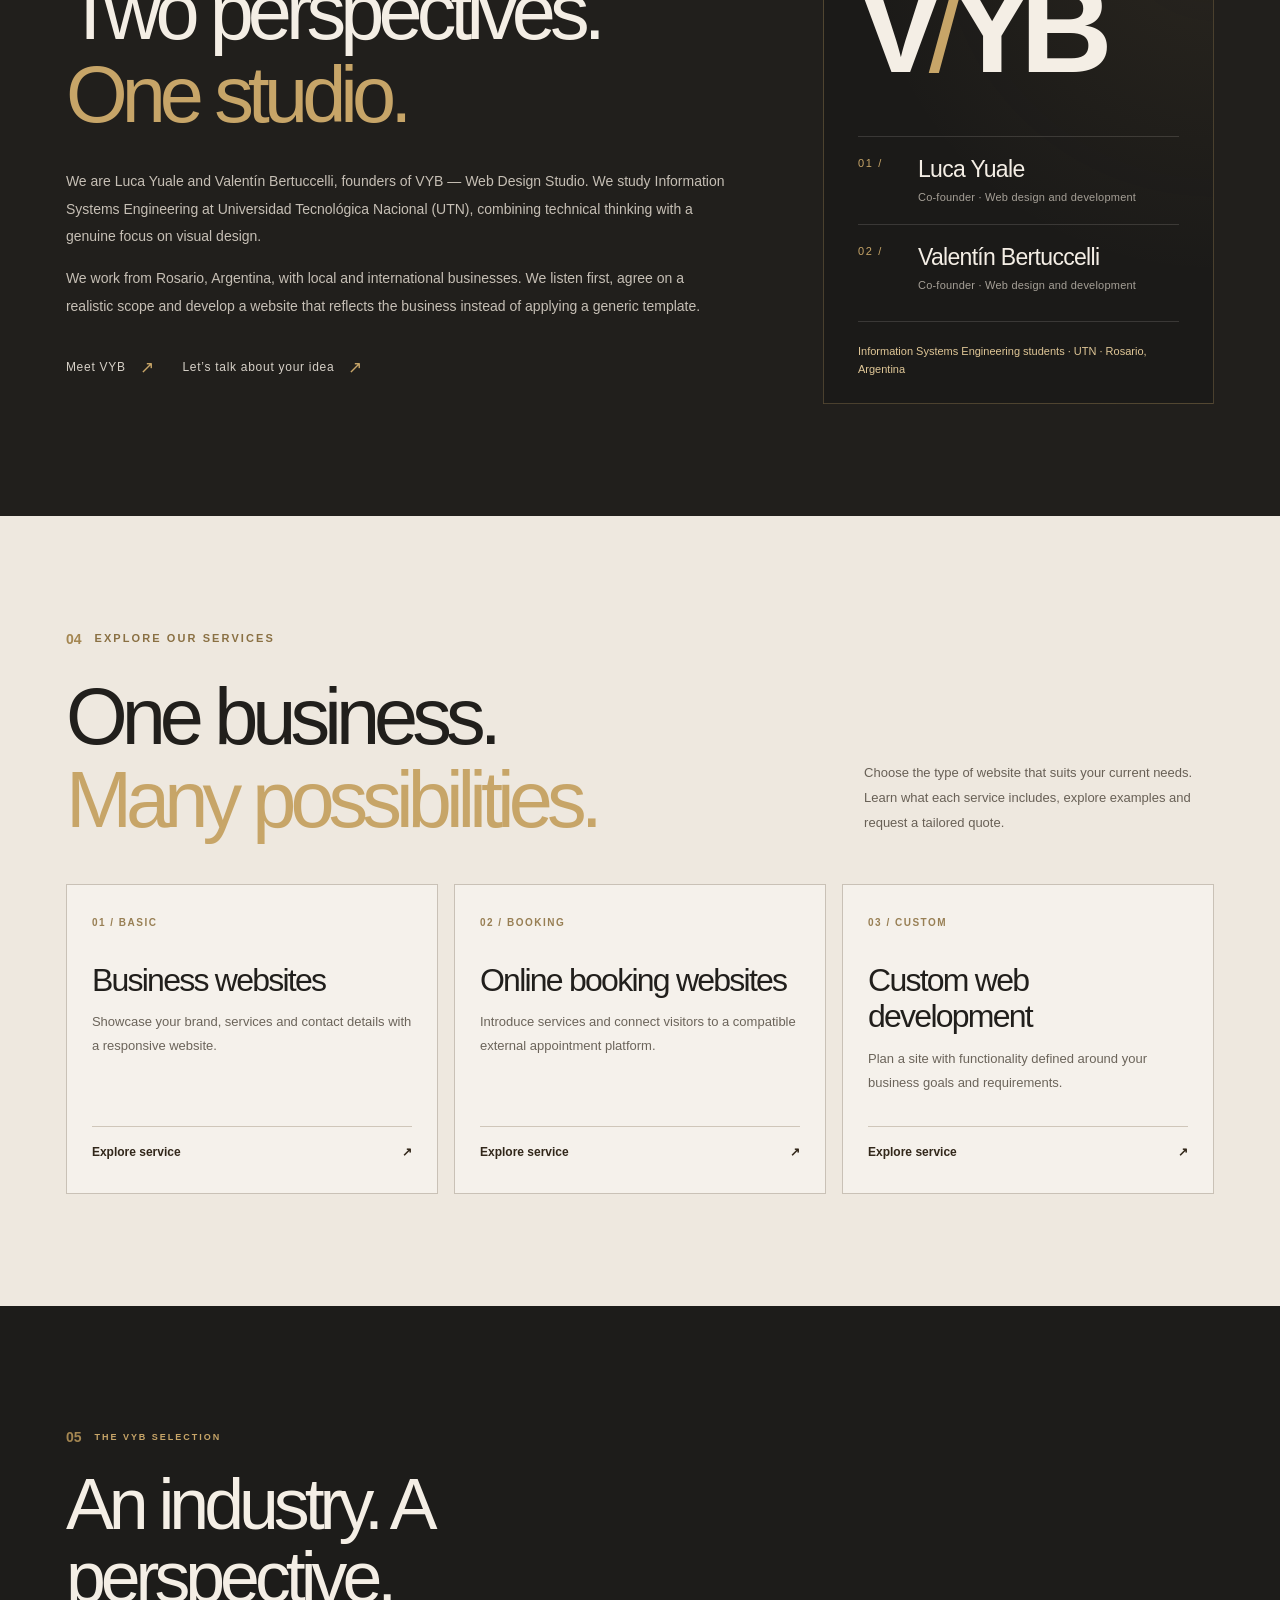
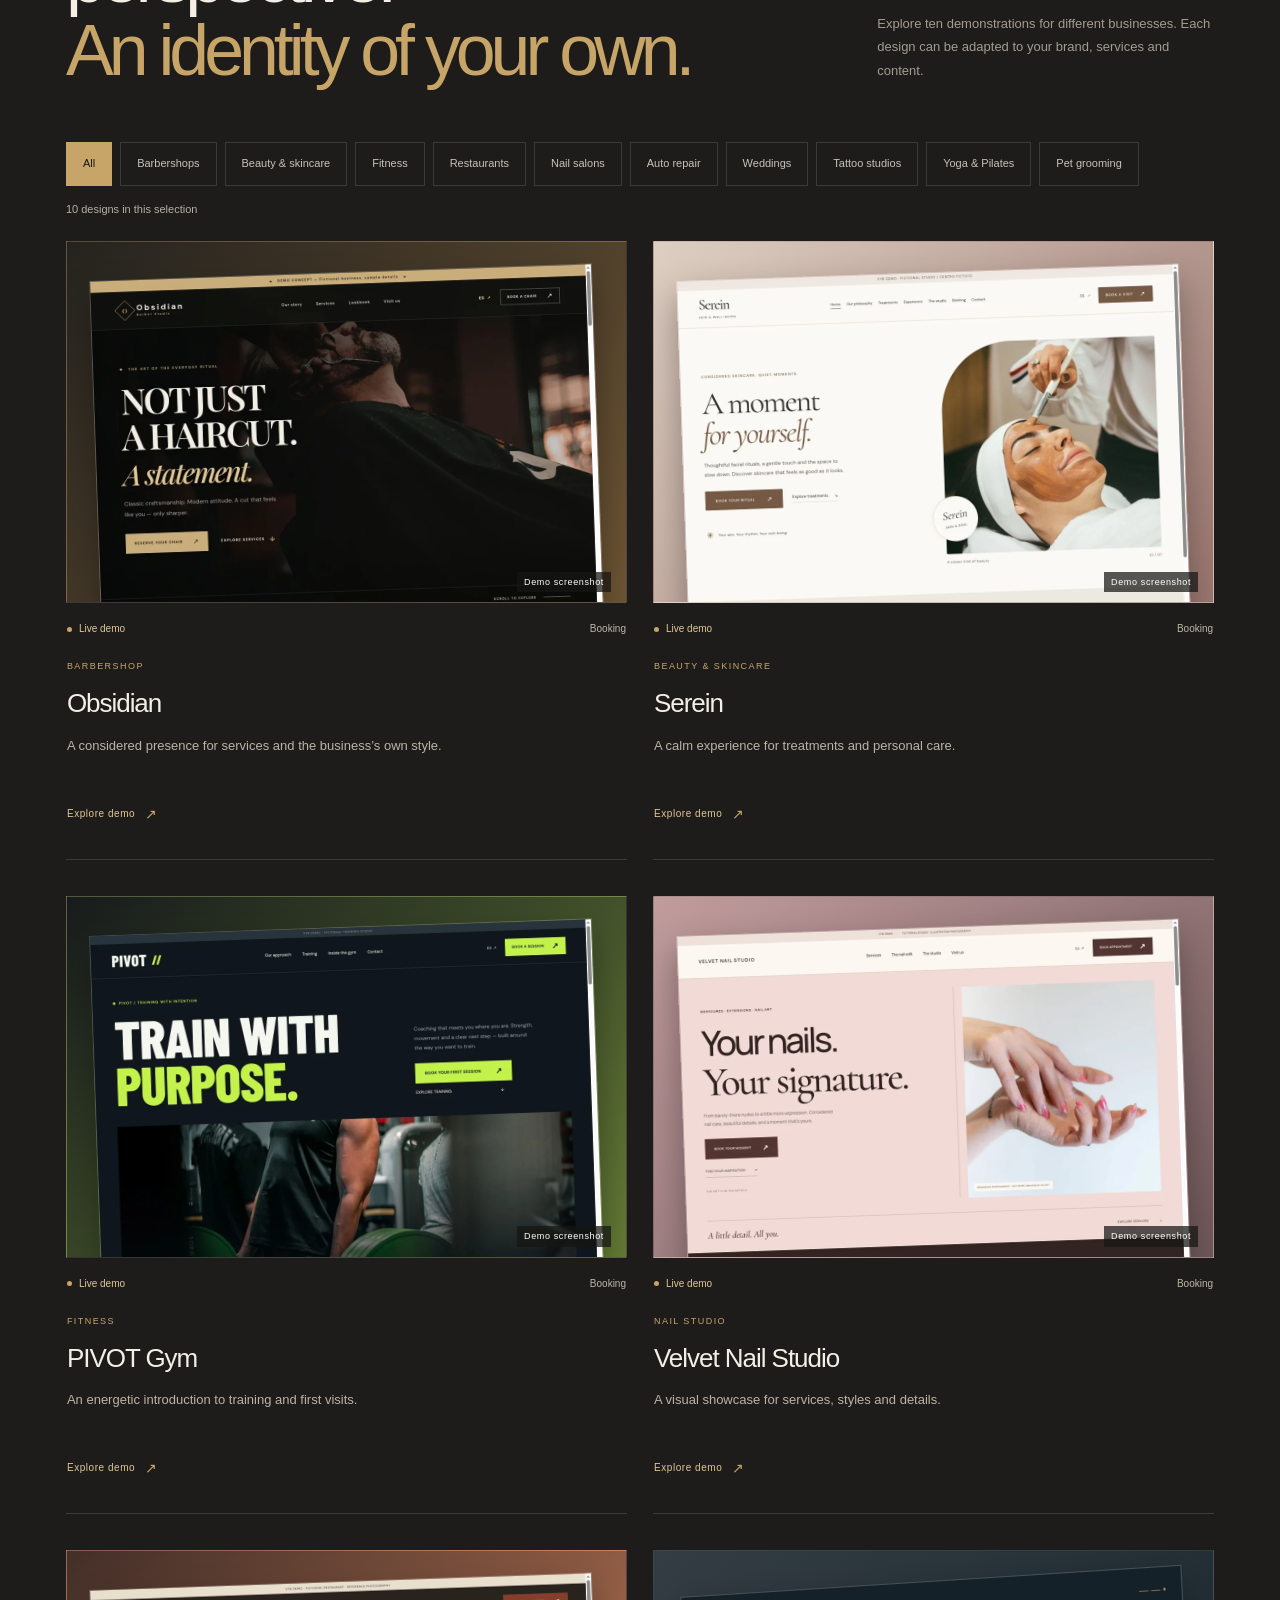
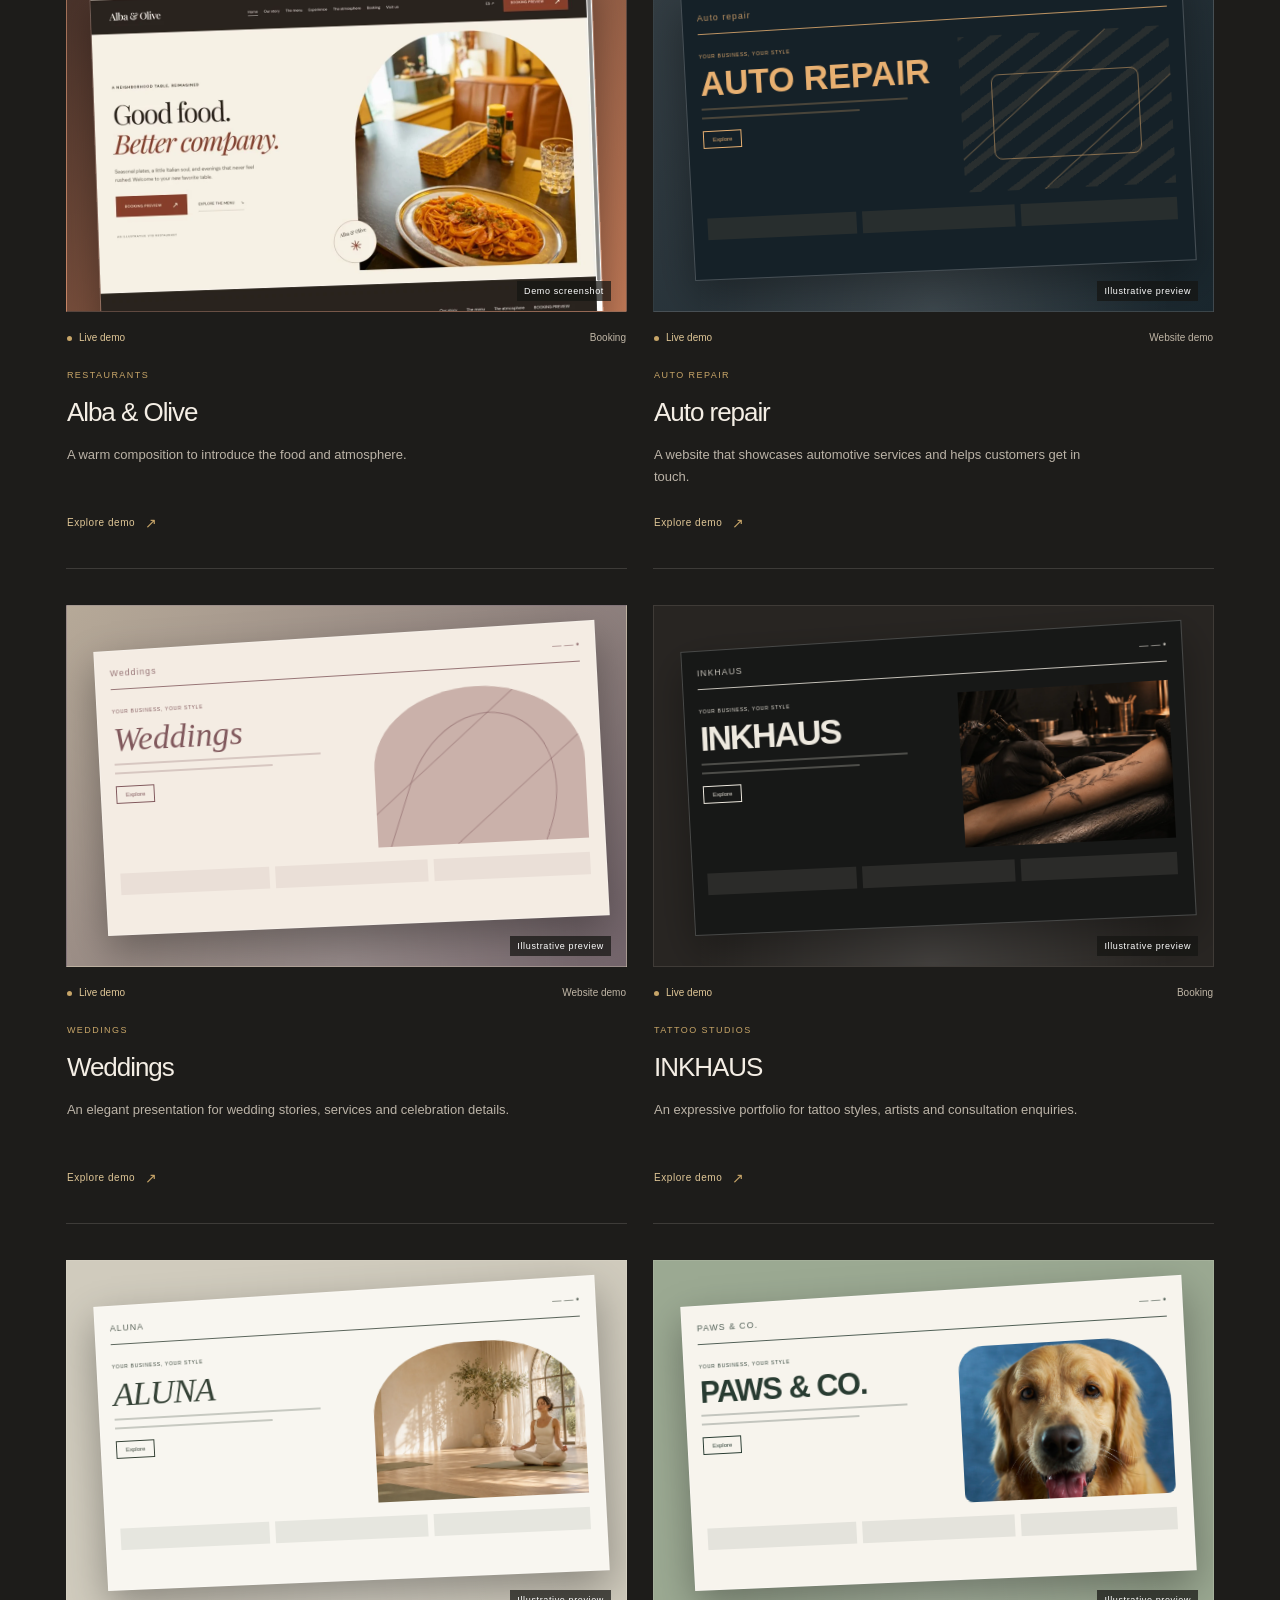
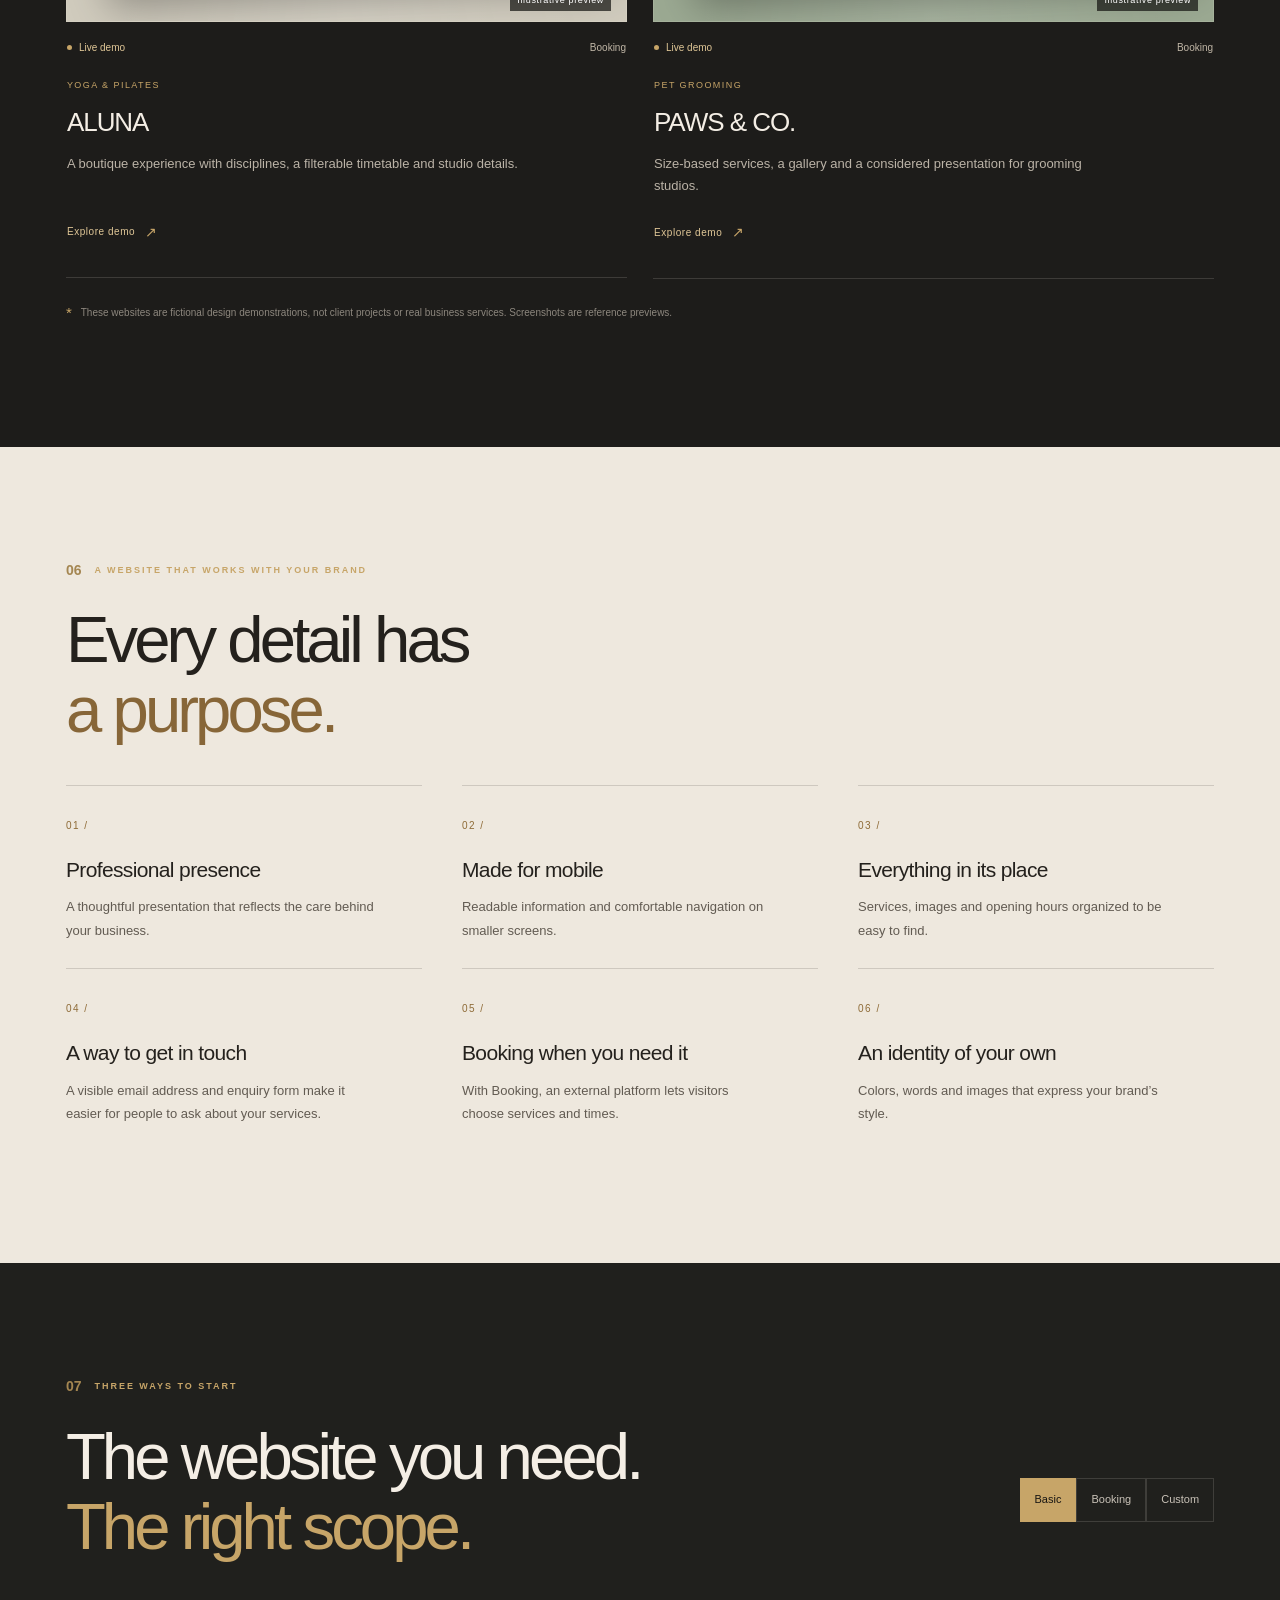
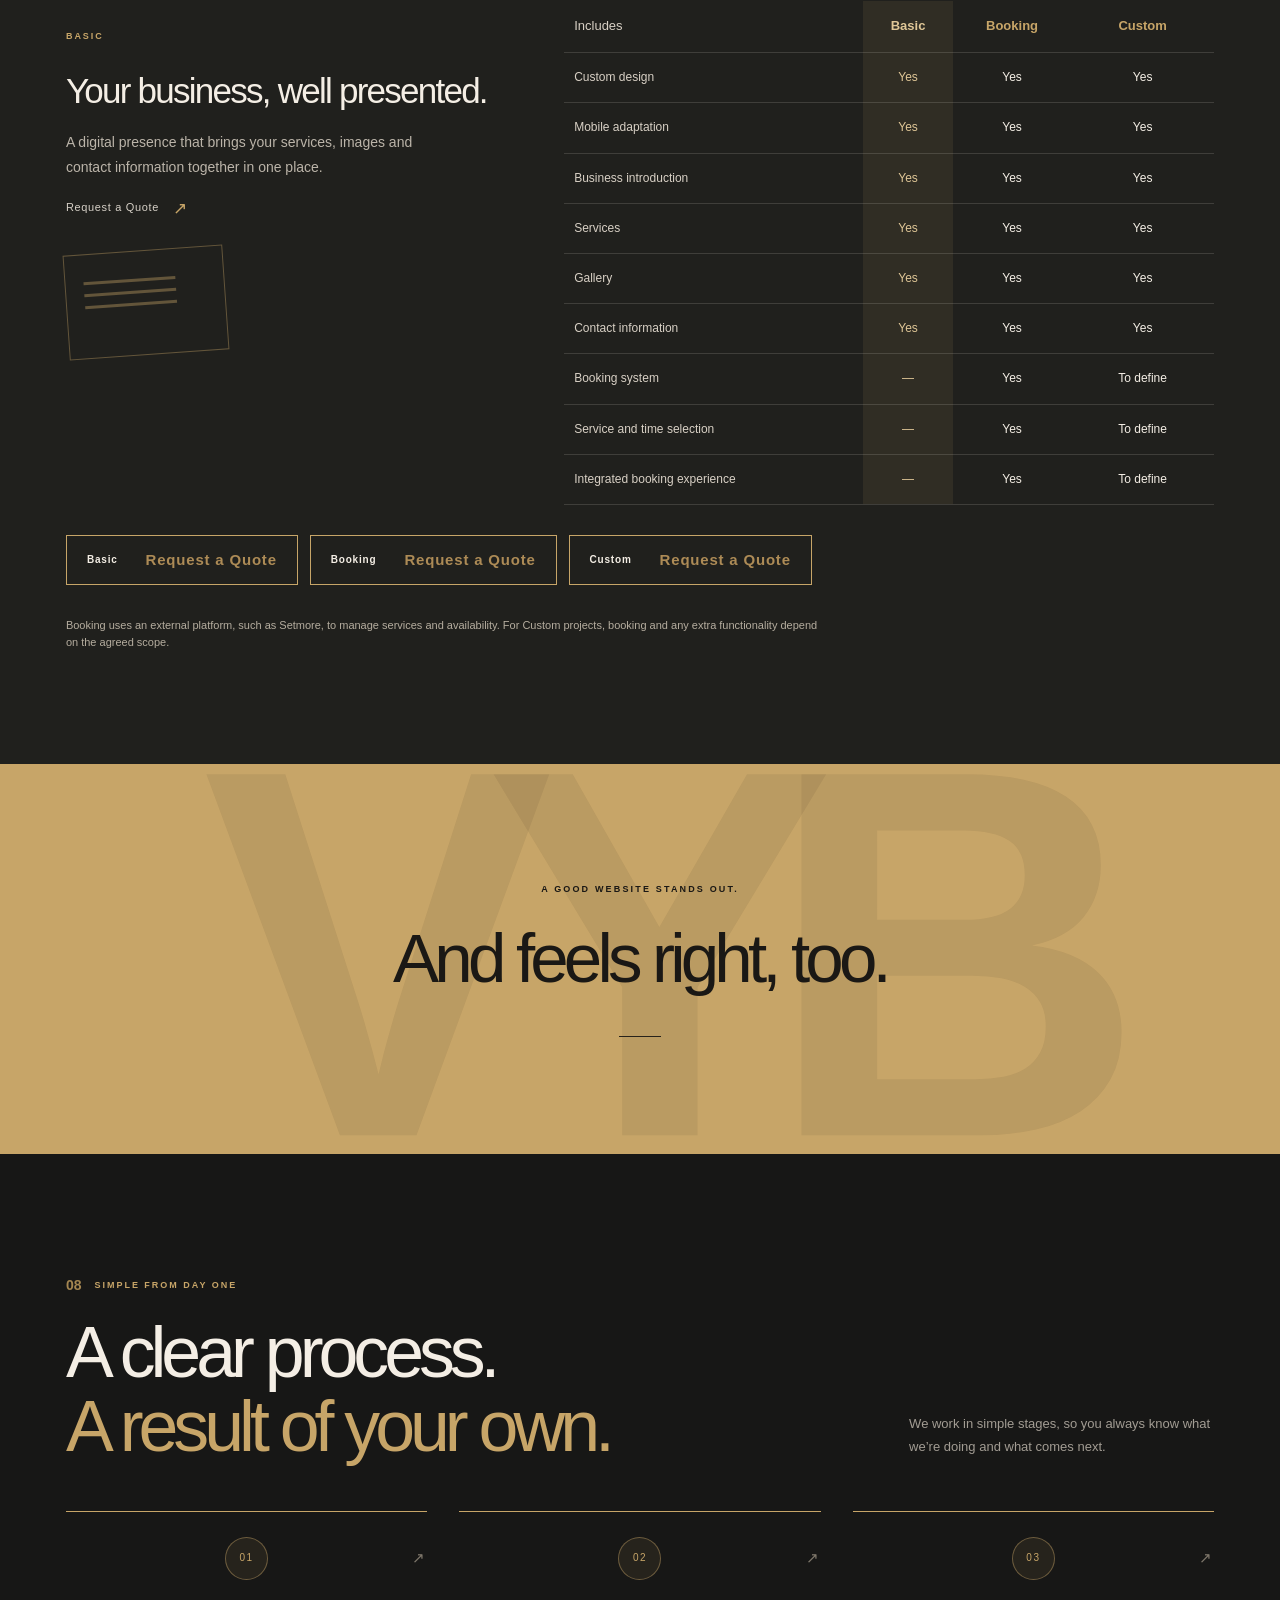
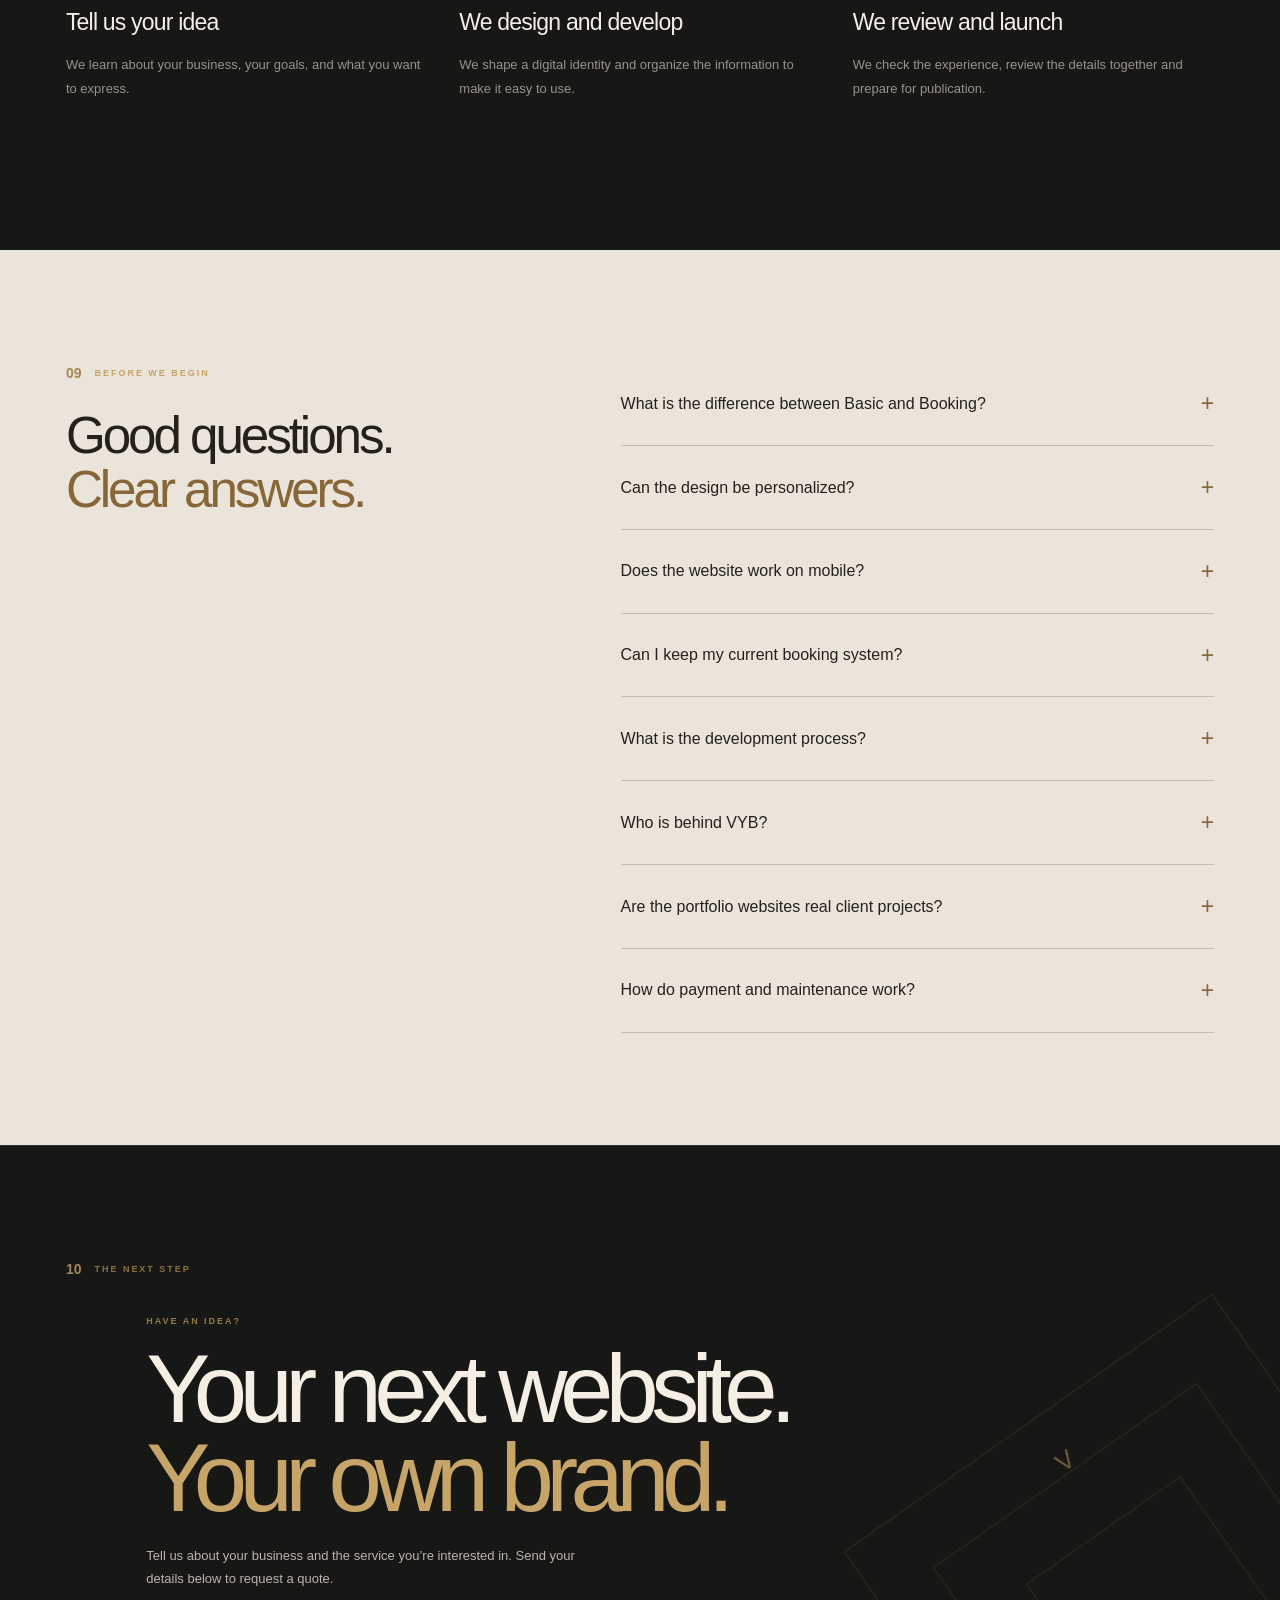
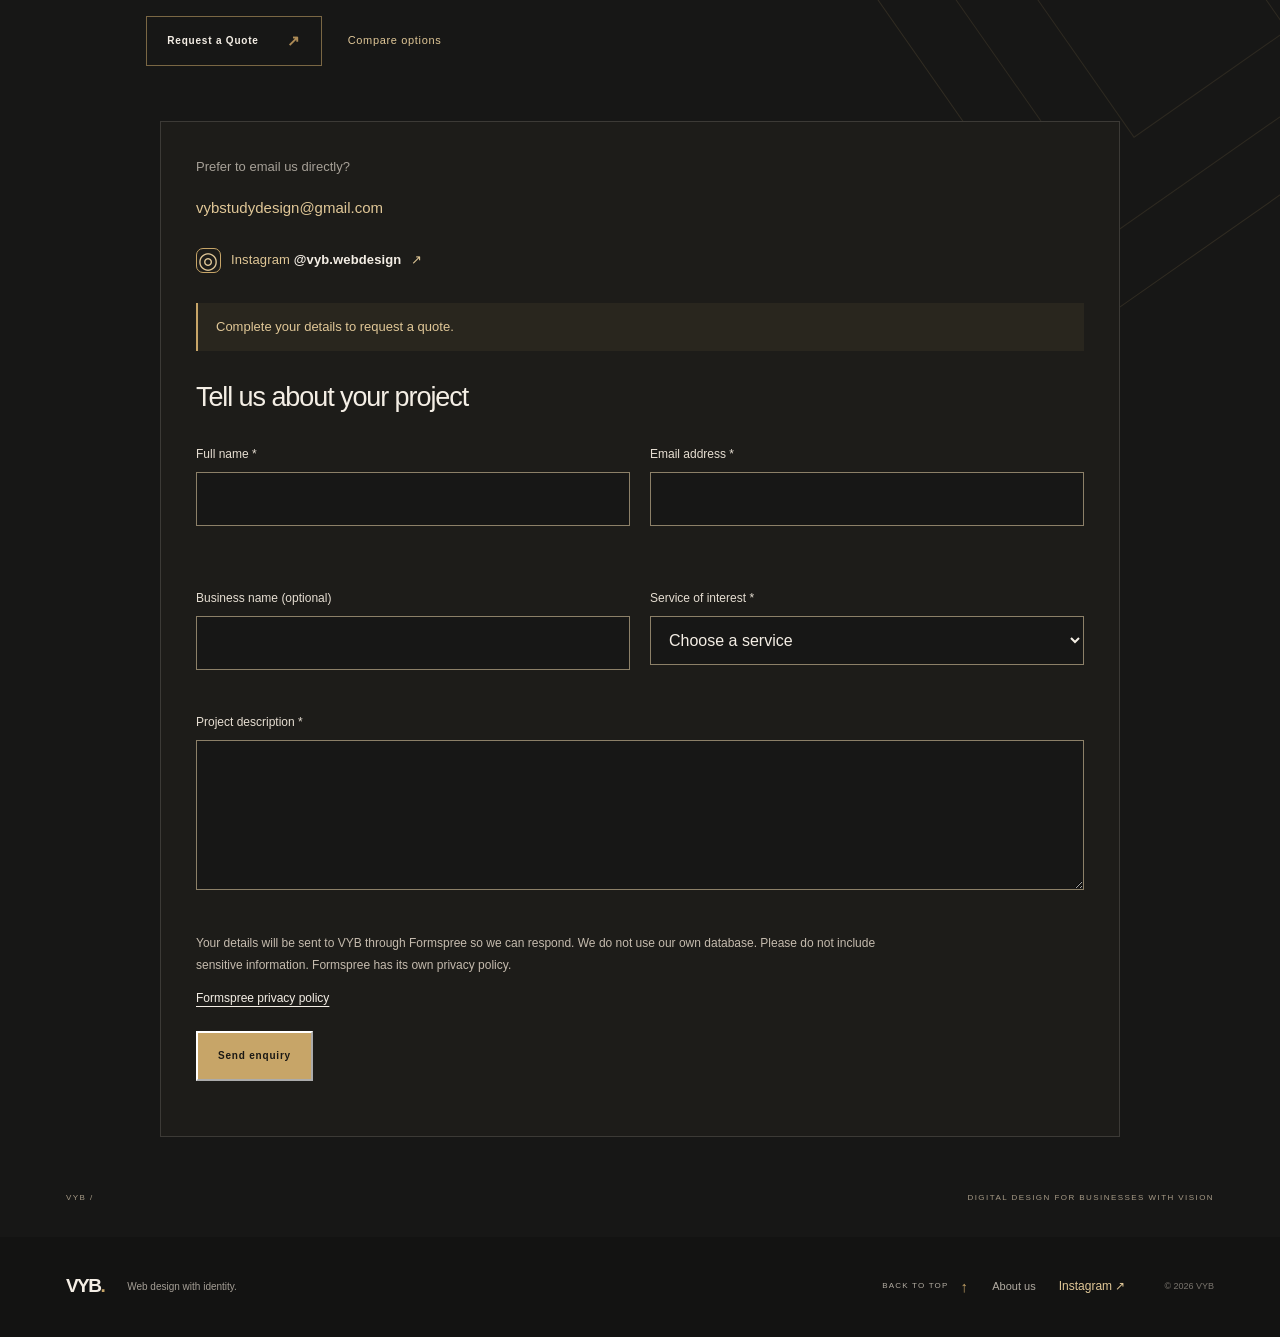
==== commit a6c83844: "Add files via upload" ====
--- a/index.html
+++ b/index.html
@@ -3,9 +3,12 @@
 <head>
   <meta charset="utf-8">
   <meta name="viewport" content="width=device-width, initial-scale=1">
+  <meta name="google-site-verification" content="R7XJnVFTUJKzbctb2uAe4VW-ow1b09H8lMwTNCmt7tI" />
   <meta property="og:title" content="VYB — Web Design Studio for Small Businesses">
   <meta property="og:description" content="Websites for small businesses, designed around your brand. Explore ten industry demos and compare Basic, Booking and Custom. Request a quote from VYB.">
   <meta property="og:type" content="website">
+  <meta name="author" content="VYB — Web Design Studio">
+  <meta name="robots" content="index,follow,max-image-preview:large">
   <meta name="theme-color" content="#171716">
   <meta name="description" content="Websites for small businesses, designed around your brand. Explore ten industry demos and compare Basic, Booking and Custom. Request a quote from VYB.">
   <title>VYB — Web Design Studio for Small Businesses</title>
@@ -17,7 +20,7 @@
   <script src="analytics.js" defer></script>
   <script src="form.js" defer></script>
   <script type="application/ld+json">
-  {"@context":"https://schema.org","@type":"Organization","name":"VYB — Web Design Studio","url":"https://vyb.vybstudydesign.workers.dev/","sameAs":["https://www.instagram.com/vyb.webdesign/"],"email":"vybstudydesign@gmail.com"}
+  {"@context":"https://schema.org","@type":"Organization","name":"VYB — Web Design Studio","url":"https://vyb.vybstudydesign.workers.dev/","description":"Independent web design studio founded by Luca Yuale and Valentín Bertuccelli, based in Rosario, Argentina.","founder":[{"@type":"Person","name":"Luca Yuale"},{"@type":"Person","name":"Valentín Bertuccelli"}],"address":{"@type":"PostalAddress","addressLocality":"Rosario","addressRegion":"Santa Fe","addressCountry":"AR"},"sameAs":["https://www.instagram.com/vyb.webdesign/"],"email":"vybstudydesign@gmail.com"}
   </script>
   <link rel="canonical" href="https://vyb.vybstudydesign.workers.dev/">
   <meta property="og:url" content="https://vyb.vybstudydesign.workers.dev/">
@@ -40,6 +43,7 @@
     <button class="menu-toggle" type="button" aria-expanded="false" aria-controls="main-nav" data-i18n-aria="menuOpen"><span></span><span></span><b data-i18n="menu">Menu</b></button>
     <nav id="main-nav" class="main-nav" data-i18n-aria="navLabel" aria-label="Main navigation">
       <a href="#vision" data-i18n="navVision">Approach</a>
+      <a href="#nosotros" data-i18n="navAbout">About us</a>
       <a href="#proyectos" data-i18n="navProjects">Projects</a>
       <a href="#modalidades" data-i18n="navModes">Options</a>
       <a href="#proceso" data-i18n="navProcess">Process</a>
@@ -60,7 +64,7 @@
           <a class="text-link" href="#proyectos"><span data-i18n="heroPrimary">Explore designs</span><span aria-hidden="true">↓</span></a>
         </div>
         <p class="hero-demo-note" data-i18n="heroProof">Explore our industry demos. Design examples, not client projects.</p>
-        <div class="hero-footnote"><span>01 — 07</span><span data-i18n="heroFootnote">DESIGN · DEVELOPMENT · SUPPORT</span></div>
+        <div class="hero-footnote"><span>01 — 10</span><span data-i18n="heroFootnote">DESIGN · DEVELOPMENT · SUPPORT</span></div>
       </div>
       <div class="hero-art reveal">
         <div class="art-frame">
@@ -85,9 +89,40 @@
       <div class="intro-stamp" aria-hidden="true">V<br>Y<br>B</div>
     </section>
 
+
+    <!-- Real team and education; no invented client testimonials or qualifications. -->
+    <section class="about-vyb section-pad" id="nosotros" aria-labelledby="about-title">
+      <div class="about-vyb-intro reveal">
+        <div class="section-kicker"><span>03</span><span data-i18n="aboutKicker">PEOPLE BEHIND THE WORK</span></div>
+        <h2 id="about-title" data-i18n="aboutTitle">Two perspectives.<br><em>One studio.</em></h2>
+        <p data-i18n="aboutDescription">We are Luca Yuale and Valentín Bertuccelli, the founders of VYB — Web Design Studio. We study Systems Engineering at Universidad Tecnológica Nacional (UTN) and combine technical curiosity with thoughtful visual design.</p>
+        <p data-i18n="aboutMission">We work from Rosario, Argentina, and create websites for businesses locally and internationally. We listen first, define a realistic scope and build around the business rather than a generic template.</p>
+        <div class="about-vyb-links">
+          <a class="text-link" href="en/about/" data-local-href-en="en/about/" data-local-href-es="es/nosotros/"><span data-i18n="aboutMore">Meet VYB</span><span aria-hidden="true">↗</span></a>
+          <a class="text-link" href="#contacto"><span data-i18n="aboutContact">Talk to us</span><span aria-hidden="true">↗</span></a>
+        </div>
+      </div>
+      <div class="about-vyb-team reveal" aria-label="VYB founders">
+        <div class="about-vyb-monogram" aria-hidden="true">V<span>/</span>YB</div>
+        <div class="founder-row"><span>01 /</span><div><strong>Luca Yuale</strong><small data-i18n="aboutRole">Co-founder · Web design and development</small></div></div>
+        <div class="founder-row"><span>02 /</span><div><strong>Valentín Bertuccelli</strong><small data-i18n="aboutRole">Co-founder · Web design and development</small></div></div>
+        <p class="about-education" data-i18n="aboutEducation">Systems Engineering students · UTN · Rosario, Argentina</p>
+      </div>
+    </section>
+
+    <section class="service-paths section-pad" id="servicios-web" aria-labelledby="service-paths-title">
+      <div class="section-kicker"><span>04</span><span data-i18n="servicesKicker">EXPLORE OUR SERVICES</span></div>
+      <div class="service-paths-head"><h2 id="service-paths-title" data-i18n="servicesTitle">One business.<br><em>Many possibilities.</em></h2><p data-i18n="servicesIntro">Choose the type of website that suits your current needs. Learn what each service includes, explore examples and request a tailored quote.</p></div>
+      <div class="service-paths-grid">
+        <article class="service-path reveal"><span class="service-path-no">01 / BASIC</span><h3 data-i18n="service1Title">Business websites</h3><p data-i18n="service1Body">Showcase your brand, services and contact details with a responsive website.</p><a href="en/web-design/" data-local-href-es="es/diseno-web/" data-local-href-en="en/web-design/"><span data-i18n="serviceMore">Explore service</span><span aria-hidden="true">↗</span></a></article>
+        <article class="service-path reveal"><span class="service-path-no">02 / BOOKING</span><h3 data-i18n="service2Title">Online booking</h3><p data-i18n="service2Body">Introduce services and connect visitors to a compatible external appointment platform.</p><a href="en/online-booking/" data-local-href-es="es/reservas-online/" data-local-href-en="en/online-booking/"><span data-i18n="serviceMore">Explore service</span><span aria-hidden="true">↗</span></a></article>
+        <article class="service-path reveal"><span class="service-path-no">03 / CUSTOM</span><h3 data-i18n="service3Title">Custom web projects</h3><p data-i18n="service3Body">Plan a site with functionality defined around your business goals and requirements.</p><a href="en/custom-web-development/" data-local-href-es="es/desarrollo-web-personalizado/" data-local-href-en="en/custom-web-development/"><span data-i18n="serviceMore">Explore service</span><span aria-hidden="true">↗</span></a></article>
+      </div>
+    </section>
+
     <section class="projects section-pad" id="proyectos" aria-labelledby="projects-title">
       <div class="projects-head reveal">
-        <div><div class="section-kicker"><span>02</span><span data-i18n="projectsKicker">THE VYB SELECTION</span></div><h2 id="projects-title" data-i18n="projectsTitle">An industry. A perspective.<br><em>An identity of your own.</em></h2></div>
+        <div><div class="section-kicker"><span>05</span><span data-i18n="projectsKicker">THE VYB SELECTION</span></div><h2 id="projects-title" data-i18n="projectsTitle">An industry. A perspective.<br><em>An identity of your own.</em></h2></div>
         <p data-i18n="projectsIntro">Explore ten demonstrations for different businesses. Each design can be adapted to your brand, services and content.</p>
       </div>
       <div class="catalog-filters" role="group" data-i18n-aria="filterLabel"></div><p class="catalog-count" id="catalog-count" role="status"></p>
@@ -95,7 +130,7 @@
       <p class="projects-note"><span class="note-mark">*</span><span data-i18n="projectsNote">These websites are fictional design demonstrations, not client projects or real business services. Screenshots are reference previews.</span></p>
     </section>
 
-<section id="beneficios" class="benefits section-pad" aria-labelledby="benefits-title"><div class="section-kicker"><span>03</span><span data-i18n="benefitKicker">A WEBSITE THAT WORKS WITH YOUR BRAND</span></div><h2 id="benefits-title" data-i18n="benefitTitle">Every detail has<br><em>a purpose.</em></h2><div class="benefit-grid"><article class="benefit reveal"><span class="benefit-icon" aria-hidden="true">01 /</span><h3 data-i18n="b1Title">Professional presence</h3><p data-i18n="b1Body">A thoughtful presentation that reflects the care behind your business.</p></article><article class="benefit reveal"><span class="benefit-icon" aria-hidden="true">02 /</span><h3 data-i18n="b2Title">Made for mobile</h3><p data-i18n="b2Body">Readable information and comfortable navigation on smaller screens.</p></article><article class="benefit reveal"><span class="benefit-icon" aria-hidden="true">03 /</span><h3 data-i18n="b3Title">Everything in its place</h3><p data-i18n="b3Body">Services, images and opening hours organized to be easy to find.</p></article><article class="benefit reveal"><span class="benefit-icon" aria-hidden="true">04 /</span><h3 data-i18n="b4Title">A way to get in touch</h3><p data-i18n="b4Body">A visible email address and enquiry form make it easier for people to ask about your services.</p></article><article class="benefit reveal"><span class="benefit-icon" aria-hidden="true">05 /</span><h3 data-i18n="b5Title">Booking when you need it</h3><p data-i18n="b5Body">With Booking, an external platform lets visitors choose services and times.</p></article><article class="benefit reveal"><span class="benefit-icon" aria-hidden="true">06 /</span><h3 data-i18n="b6Title">An identity of your own</h3><p data-i18n="b6Body">Colors, words and images that express your brand’s style.</p></article></div></section><section id="modalidades" class="comparison section-pad" aria-labelledby="compare-title"><div class="section-kicker"><span>04</span><span data-i18n="compareKicker">THREE WAYS TO START</span></div><div class="comparison-head"><h2 id="compare-title" data-i18n="compareTitle">The website you need.<br><em>The right scope.</em></h2><div class="mode-switch" role="group" data-i18n-aria="modeLabel"><button type="button" data-mode="basic" aria-pressed="true">Basic</button><button type="button" data-mode="booking" aria-pressed="false">Booking</button><button type="button" data-mode="custom" aria-pressed="false" data-i18n="customName">Custom</button></div></div><div class="compare-layout"><div class="mode-story" id="mode-story" aria-live="polite"><span class="eyebrow" id="mode-name">BASIC</span><h3 id="mode-title"></h3><p id="mode-description"></p><a class="text-link" id="selected-quote" href="#contacto"><span data-i18n="modeCTA">Request a Quote</span><span aria-hidden="true">↗</span></a><div class="mode-art" aria-hidden="true"><span></span><span></span><span></span><i></i></div></div><div class="table-wrap"><table class="compare-table"><caption class="sr-only" data-i18n="tableCaption">Basic, Booking and Custom comparison</caption><thead><tr><th scope="col" data-i18n="feature">Includes</th><th scope="col" data-column="basic">Basic</th><th scope="col" data-column="booking">Booking</th><th scope="col" data-column="custom" data-i18n="customShort">Custom</th></tr></thead><tbody><tr><th scope="row" data-i18n="custom">Custom design</th><td data-column="basic" data-i18n="included">Yes</td><td data-column="booking" data-i18n="included">Yes</td><td data-column="custom" data-i18n="included">Yes</td></tr><tr><th scope="row" data-i18n="mobile">Mobile adaptation</th><td data-column="basic" data-i18n="included">Yes</td><td data-column="booking" data-i18n="included">Yes</td><td data-column="custom" data-i18n="included">Yes</td></tr><tr><th scope="row" data-i18n="business">Business introduction</th><td data-column="basic" data-i18n="included">Yes</td><td data-column="booking" data-i18n="included">Yes</td><td data-column="custom" data-i18n="included">Yes</td></tr><tr><th scope="row" data-i18n="services">Services</th><td data-column="basic" data-i18n="included">Yes</td><td data-column="booking" data-i18n="included">Yes</td><td data-column="custom" data-i18n="included">Yes</td></tr><tr><th scope="row" data-i18n="gallery">Gallery</th><td data-column="basic" data-i18n="included">Yes</td><td data-column="booking" data-i18n="included">Yes</td><td data-column="custom" data-i18n="included">Yes</td></tr><tr><th scope="row" data-i18n="contactInfo">Contact information</th><td data-column="basic" data-i18n="included">Yes</td><td data-column="booking" data-i18n="included">Yes</td><td data-column="custom" data-i18n="included">Yes</td></tr><tr><th scope="row" data-i18n="reservations">Booking system</th><td data-column="basic" data-i18n="notIncluded">—</td><td data-column="booking" data-i18n="included">Yes</td><td data-column="custom" data-i18n="toDefine">To define</td></tr><tr><th scope="row" data-i18n="slots">Service and time selection</th><td data-column="basic" data-i18n="notIncluded">—</td><td data-column="booking" data-i18n="included">Yes</td><td data-column="custom" data-i18n="toDefine">To define</td></tr><tr><th scope="row" data-i18n="integrated">Integrated booking experience</th><td data-column="basic" data-i18n="notIncluded">—</td><td data-column="booking" data-i18n="included">Yes</td><td data-column="custom" data-i18n="toDefine">To define</td></tr></tbody></table></div></div><div class="quote-actions"><a class="button button-outline" href="#contacto" data-quote="basic"><span>Basic</span><span data-i18n="requestQuote">Request a Quote</span></a><a class="button button-outline" href="#contacto" data-quote="booking"><span>Booking</span><span data-i18n="requestQuote">Request a Quote</span></a><a class="button button-outline" href="#contacto" data-quote="custom"><span data-i18n="customName">Custom</span><span data-i18n="requestQuote">Request a Quote</span></a></div><p class="comparison-note" data-i18n="bookingNote">Booking uses an external platform, such as Setmore, to manage services and availability. For Custom projects, booking and any extra functionality depend on the agreed scope.</p></section>
+<section id="beneficios" class="benefits section-pad" aria-labelledby="benefits-title"><div class="section-kicker"><span>06</span><span data-i18n="benefitKicker">A WEBSITE THAT WORKS WITH YOUR BRAND</span></div><h2 id="benefits-title" data-i18n="benefitTitle">Every detail has<br><em>a purpose.</em></h2><div class="benefit-grid"><article class="benefit reveal"><span class="benefit-icon" aria-hidden="true">01 /</span><h3 data-i18n="b1Title">Professional presence</h3><p data-i18n="b1Body">A thoughtful presentation that reflects the care behind your business.</p></article><article class="benefit reveal"><span class="benefit-icon" aria-hidden="true">02 /</span><h3 data-i18n="b2Title">Made for mobile</h3><p data-i18n="b2Body">Readable information and comfortable navigation on smaller screens.</p></article><article class="benefit reveal"><span class="benefit-icon" aria-hidden="true">03 /</span><h3 data-i18n="b3Title">Everything in its place</h3><p data-i18n="b3Body">Services, images and opening hours organized to be easy to find.</p></article><article class="benefit reveal"><span class="benefit-icon" aria-hidden="true">04 /</span><h3 data-i18n="b4Title">A way to get in touch</h3><p data-i18n="b4Body">A visible email address and enquiry form make it easier for people to ask about your services.</p></article><article class="benefit reveal"><span class="benefit-icon" aria-hidden="true">05 /</span><h3 data-i18n="b5Title">Booking when you need it</h3><p data-i18n="b5Body">With Booking, an external platform lets visitors choose services and times.</p></article><article class="benefit reveal"><span class="benefit-icon" aria-hidden="true">06 /</span><h3 data-i18n="b6Title">An identity of your own</h3><p data-i18n="b6Body">Colors, words and images that express your brand’s style.</p></article></div></section><section id="modalidades" class="comparison section-pad" aria-labelledby="compare-title"><div class="section-kicker"><span>07</span><span data-i18n="compareKicker">THREE WAYS TO START</span></div><div class="comparison-head"><h2 id="compare-title" data-i18n="compareTitle">The website you need.<br><em>The right scope.</em></h2><div class="mode-switch" role="group" data-i18n-aria="modeLabel"><button type="button" data-mode="basic" aria-pressed="true">Basic</button><button type="button" data-mode="booking" aria-pressed="false">Booking</button><button type="button" data-mode="custom" aria-pressed="false" data-i18n="customName">Custom</button></div></div><div class="compare-layout"><div class="mode-story" id="mode-story" aria-live="polite"><span class="eyebrow" id="mode-name">BASIC</span><h3 id="mode-title"></h3><p id="mode-description"></p><a class="text-link" id="selected-quote" href="#contacto"><span data-i18n="modeCTA">Request a Quote</span><span aria-hidden="true">↗</span></a><div class="mode-art" aria-hidden="true"><span></span><span></span><span></span><i></i></div></div><div class="table-wrap"><table class="compare-table"><caption class="sr-only" data-i18n="tableCaption">Basic, Booking and Custom comparison</caption><thead><tr><th scope="col" data-i18n="feature">Includes</th><th scope="col" data-column="basic">Basic</th><th scope="col" data-column="booking">Booking</th><th scope="col" data-column="custom" data-i18n="customShort">Custom</th></tr></thead><tbody><tr><th scope="row" data-i18n="custom">Custom design</th><td data-column="basic" data-i18n="included">Yes</td><td data-column="booking" data-i18n="included">Yes</td><td data-column="custom" data-i18n="included">Yes</td></tr><tr><th scope="row" data-i18n="mobile">Mobile adaptation</th><td data-column="basic" data-i18n="included">Yes</td><td data-column="booking" data-i18n="included">Yes</td><td data-column="custom" data-i18n="included">Yes</td></tr><tr><th scope="row" data-i18n="business">Business introduction</th><td data-column="basic" data-i18n="included">Yes</td><td data-column="booking" data-i18n="included">Yes</td><td data-column="custom" data-i18n="included">Yes</td></tr><tr><th scope="row" data-i18n="services">Services</th><td data-column="basic" data-i18n="included">Yes</td><td data-column="booking" data-i18n="included">Yes</td><td data-column="custom" data-i18n="included">Yes</td></tr><tr><th scope="row" data-i18n="gallery">Gallery</th><td data-column="basic" data-i18n="included">Yes</td><td data-column="booking" data-i18n="included">Yes</td><td data-column="custom" data-i18n="included">Yes</td></tr><tr><th scope="row" data-i18n="contactInfo">Contact information</th><td data-column="basic" data-i18n="included">Yes</td><td data-column="booking" data-i18n="included">Yes</td><td data-column="custom" data-i18n="included">Yes</td></tr><tr><th scope="row" data-i18n="reservations">Booking system</th><td data-column="basic" data-i18n="notIncluded">—</td><td data-column="booking" data-i18n="included">Yes</td><td data-column="custom" data-i18n="toDefine">To define</td></tr><tr><th scope="row" data-i18n="slots">Service and time selection</th><td data-column="basic" data-i18n="notIncluded">—</td><td data-column="booking" data-i18n="included">Yes</td><td data-column="custom" data-i18n="toDefine">To define</td></tr><tr><th scope="row" data-i18n="integrated">Integrated booking experience</th><td data-column="basic" data-i18n="notIncluded">—</td><td data-column="booking" data-i18n="included">Yes</td><td data-column="custom" data-i18n="toDefine">To define</td></tr></tbody></table></div></div><div class="quote-actions"><a class="button button-outline" href="#contacto" data-quote="basic"><span>Basic</span><span data-i18n="requestQuote">Request a Quote</span></a><a class="button button-outline" href="#contacto" data-quote="booking"><span>Booking</span><span data-i18n="requestQuote">Request a Quote</span></a><a class="button button-outline" href="#contacto" data-quote="custom"><span data-i18n="customName">Custom</span><span data-i18n="requestQuote">Request a Quote</span></a></div><p class="comparison-note" data-i18n="bookingNote">Booking uses an external platform, such as Setmore, to manage services and availability. For Custom projects, booking and any extra functionality depend on the agreed scope.</p></section>
     <section class="statement" aria-label="VYB">
       <div class="statement-mark" aria-hidden="true">VYB</div>
       <p class="statement-overline" data-i18n="statementOverline">A GOOD WEBSITE STANDS OUT.</p>
@@ -104,7 +139,7 @@
     </section>
 
     <section class="approach section-pad" id="proceso" aria-labelledby="approach-title">
-      <div class="section-kicker reveal"><span>05</span><span data-i18n="approachKicker">SIMPLE FROM DAY ONE</span></div>
+      <div class="section-kicker reveal"><span>08</span><span data-i18n="approachKicker">SIMPLE FROM DAY ONE</span></div>
       <div class="approach-head reveal"><h2 id="approach-title" data-i18n="approachTitle">A clear process.<br><em>A result of your own.</em></h2><p data-i18n="approachIntro">We work in simple stages, so you always know what we’re doing and what comes next.</p></div>
       <div class="steps">
         <article class="step reveal"><span class="step-number">01</span><div><h3 data-i18n="step1Title">Tell us your idea</h3><p data-i18n="step1Body">We learn about your business, your goals, and what you want to express.</p></div><span class="step-arrow" aria-hidden="true">↗</span></article>
@@ -113,10 +148,10 @@
       </div>
     </section>
 
-<section class="faq section-pad" id="preguntas" aria-labelledby="faq-title"><div><div class="section-kicker"><span>06</span><span data-i18n="faqKicker">BEFORE WE BEGIN</span></div><h2 id="faq-title" data-i18n="faqTitle">Good questions.<br><em>Clear answers.</em></h2></div><div class="faq-list"><details><summary><span data-i18n="q1">What is the difference between Basic and Booking?</span><i aria-hidden="true">+</i></summary><p data-i18n="a1">Basic presents the business, its services and contact information. Booking adds an integrated experience with an external platform for selecting services and times.</p></details><details><summary><span data-i18n="q2">Can the design be personalized?</span><i aria-hidden="true">+</i></summary><p data-i18n="a2">Yes. We adapt colors, the logo, copy, images and services to the business. The scope of changes is defined when discussing the project.</p></details><details><summary><span data-i18n="q3">Does the website work on mobile?</span><i aria-hidden="true">+</i></summary><p data-i18n="a3">The design adapts to phones, tablets and computers. We review navigation and readability at different screen sizes.</p></details><details><summary><span data-i18n="q4">Can I keep my current booking system?</span><i aria-hidden="true">+</i></summary><p data-i18n="a4">We can assess your existing platform. If it offers a compatible integration, we review how to include it; otherwise, an external link may be an option. Compatibility is confirmed before choosing the solution.</p></details><details><summary><span data-i18n="q5">What is the development process?</span><i aria-hidden="true">+</i></summary><p data-i18n="a5">First we learn about your idea and gather the materials. Then we design and develop the website. Finally, we review it together, complete the necessary checks and prepare for launch.</p></details></div></section>
+<section class="faq section-pad" id="preguntas" aria-labelledby="faq-title"><div><div class="section-kicker"><span>09</span><span data-i18n="faqKicker">BEFORE WE BEGIN</span></div><h2 id="faq-title" data-i18n="faqTitle">Good questions.<br><em>Clear answers.</em></h2></div><div class="faq-list"><details><summary><span data-i18n="q1">What is the difference between Basic and Booking?</span><i aria-hidden="true">+</i></summary><p data-i18n="a1">Basic presents the business, its services and contact information. Booking adds an integrated experience with an external platform for selecting services and times.</p></details><details><summary><span data-i18n="q2">Can the design be personalized?</span><i aria-hidden="true">+</i></summary><p data-i18n="a2">Yes. We adapt colors, the logo, copy, images and services to the business. The scope of changes is defined when discussing the project.</p></details><details><summary><span data-i18n="q3">Does the website work on mobile?</span><i aria-hidden="true">+</i></summary><p data-i18n="a3">The design adapts to phones, tablets and computers. We review navigation and readability at different screen sizes.</p></details><details><summary><span data-i18n="q4">Can I keep my current booking system?</span><i aria-hidden="true">+</i></summary><p data-i18n="a4">We can assess your existing platform. If it offers a compatible integration, we review how to include it; otherwise, an external link may be an option. Compatibility is confirmed before choosing the solution.</p></details><details><summary><span data-i18n="q5">What is the development process?</span><i aria-hidden="true">+</i></summary><p data-i18n="a5">First we learn about your idea and gather the materials. Then we design and develop the website. Finally, we review it together, complete the necessary checks and prepare for launch.</p></details><details><summary><span data-i18n="qVybWho">Who is behind VYB?</span><i aria-hidden="true">+</i></summary><p data-i18n="aVybWho">VYB was founded by Luca Yuale and Valentín Bertuccelli, Systems Engineering students at UTN in Rosario, Argentina.</p></details><details><summary><span data-i18n="qVybDemos">Are the portfolio websites real client projects?</span><i aria-hidden="true">+</i></summary><p data-i18n="aVybDemos">The ten websites shown are demonstrations created by VYB, not commissioned client work. They show visual directions and features we can discuss for your business.</p></details><details><summary><span data-i18n="qVybPricing">How do payment and maintenance work?</span><i aria-hidden="true">+</i></summary><p data-i18n="aVybPricing">Our standard approach is a 50% deposit and the remaining 50% before publication. Hosting and ongoing support are discussed separately in the written quote, depending on the project.</p></details></div></section>
     <section class="contact section-pad" id="contacto" aria-labelledby="contact-title">
       <div class="contact-orbit" aria-hidden="true"><span>V</span><span>Y</span><span>B</span></div>
-      <div class="section-kicker reveal"><span>07</span><span data-i18n="contactKicker">THE NEXT STEP</span></div>
+      <div class="section-kicker reveal"><span>10</span><span data-i18n="contactKicker">THE NEXT STEP</span></div>
       <div class="contact-content reveal">
         <p class="contact-overline" data-i18n="contactOverline">HAVE AN IDEA?</p>
         <h2 id="contact-title" data-i18n="contactTitle">Your next website.<br><em>Your own brand.</em></h2>
@@ -128,7 +163,7 @@
     </section>
   </main>
 
-  <footer class="site-footer"><a class="footer-wordmark" href="#inicio">VYB<span>.</span></a><p data-i18n="footerNote">Web design with identity.</p><a href="#inicio" class="back-top"><span data-i18n="backTop">BACK TO TOP</span><span aria-hidden="true">↑</span></a><a id="instagram-link" href="https://www.instagram.com/vyb.webdesign/" target="_blank" rel="noopener noreferrer" aria-label="Instagram oficial VYB, @vyb.webdesign">Instagram ↗</a><small>© <span id="year"></span> VYB</small></footer>
+  <footer class="site-footer"><a class="footer-wordmark" href="#inicio">VYB<span>.</span></a><p data-i18n="footerNote">Web design with identity.</p><a href="#inicio" class="back-top"><span data-i18n="backTop">BACK TO TOP</span><span aria-hidden="true">↑</span></a><a class="footer-about-link" href="#nosotros" data-i18n="navAbout">About us</a><a id="instagram-link" href="https://www.instagram.com/vyb.webdesign/" target="_blank" rel="noopener noreferrer" aria-label="Instagram oficial VYB, @vyb.webdesign">Instagram ↗</a><small>© <span id="year"></span> VYB</small></footer>
 <a class="mobile-quote" href="#quote-form" data-i18n="heroQuote">Request a quote</a>
 </body>
 </html>
--- a/styles.css
+++ b/styles.css
@@ -2230,3 +2230,39 @@
 .instagram-mark{width:25px;height:25px;display:inline-flex;align-items:center;justify-content:center;border:1px solid var(--gold);border-radius:7px;color:var(--gold-soft);font-size:23px;line-height:1}
 #instagram-link{min-height:44px;display:inline-flex;align-items:center;gap:6px;padding:9px 0;white-space:nowrap}
 #instagram-link:hover,#instagram-link:focus-visible{text-decoration:underline;text-underline-offset:5px;color:var(--paper)}
+
+
+/* VYB 2026 / About us, service discovery and trusted founders. */
+.about-vyb{display:grid;grid-template-columns:minmax(0,1.28fr) minmax(300px,.75fr);gap:clamp(30px,7vw,108px);background:#211f1c;align-items:start;border-top:1px solid var(--line)}
+.about-vyb .section-kicker,.service-paths .section-kicker{color:var(--gold-soft);margin-bottom:26px;font-size:11px;letter-spacing:.19em}
+.about-vyb h2,.service-paths h2{font-family:var(--display);font-size:clamp(44px,6.2vw,80px);line-height:1.04;letter-spacing:-.075em;margin:0 0 32px;font-weight:500}
+.about-vyb h2 em,.service-paths h2 em{color:var(--gold);font-weight:400}
+.about-vyb-intro>p{color:#c6bfb5;font-size:14px;line-height:1.95;max-width:670px;margin:0 0 15px}
+.about-vyb-links{display:flex;gap:28px;flex-wrap:wrap;margin-top:34px}
+.about-vyb-links .text-link{font-size:12px}
+.about-vyb-team{border:1px solid rgba(199,165,104,.27);padding:32px 34px 24px;position:relative;background:radial-gradient(circle at 100% 0%,rgba(199,165,104,.08),transparent 57%),#1b1a18}
+.about-vyb-monogram{font-family:var(--display);font-size:clamp(76px,10vw,154px);font-weight:700;line-height:1;letter-spacing:-.115em;margin:8px 0 44px;color:#f4eee5;white-space:nowrap}
+.about-vyb-monogram span{color:var(--gold);font-weight:300}
+.founder-row{display:grid;grid-template-columns:48px minmax(0,1fr);gap:12px;border-top:1px solid var(--line);padding:18px 0;align-items:start}
+.founder-row>span{font-size:11px;color:var(--gold);letter-spacing:.15em}
+.founder-row strong{display:block;color:var(--paper);font-family:var(--display);font-size:23px;line-height:1.25;letter-spacing:-.03em;font-weight:500}
+.founder-row small{display:block;color:var(--muted);font-size:11px;letter-spacing:.02em;margin-top:5px;line-height:1.6}
+.about-education{border-top:1px solid var(--line);padding-top:20px;margin:8px 0 0;color:var(--gold-soft);font-size:11px;line-height:1.7}
+.service-paths{background:#eee8df;color:#211f1c}
+.service-paths .section-kicker{color:#8a7043}
+.service-paths-head{display:flex;align-items:end;justify-content:space-between;gap:32px;margin-bottom:42px}
+.service-paths-head h2{margin:0}
+.service-paths-head p{max-width:350px;margin:0 0 6px;color:#686056;font-size:13px;line-height:1.9}
+.service-paths-grid{display:grid;grid-template-columns:repeat(3,minmax(0,1fr));gap:16px}
+.service-path{display:flex;flex-direction:column;min-height:310px;border:1px solid #c9c1b6;padding:30px 25px;background:#f5f1eb;transition:transform .25s ease,border-color .25s ease}
+.service-path:hover{transform:translateY(-4px);border-color:#917246}
+.service-path-no{color:#987f54;letter-spacing:.15em;font-size:10px;font-weight:700}
+.service-path h3{font-family:var(--display);font-size:clamp(23px,2.5vw,35px);line-height:1.15;letter-spacing:-.055em;margin:31px 0 12px;font-weight:500}
+.service-path p{color:#6b645a;font-size:13px;line-height:1.8;margin:0 0 24px}
+.service-path>a{margin-top:auto;border-top:1px solid #cfc6b9;padding-top:16px;display:flex;justify-content:space-between;align-items:center;color:#32271a;font-size:12px;font-weight:700}
+.service-path>a:hover,.service-path>a:focus-visible{color:#8e6a33;text-decoration:underline;text-underline-offset:4px}
+.footer-about-link{font-size:11px;color:#b2aca2;white-space:nowrap}
+.footer-about-link:hover{color:var(--gold-soft)}
+@media(max-width:1050px){.main-nav{gap:22px;margin-right:25px}.about-vyb{gap:35px}.about-vyb-team{padding:25px}.service-path{padding:25px 20px}}
+@media(max-width:800px){.about-vyb{grid-template-columns:1fr}.about-vyb-team{max-width:640px}.service-paths-head{display:block}.service-paths-head p{margin-top:20px;max-width:610px}.service-paths-grid{grid-template-columns:1fr}.service-path{min-height:230px}.service-path h3{margin-top:20px}.footer-about-link{margin-left:0}}
+@media(max-width:600px){.about-vyb h2,.service-paths h2{font-size:clamp(40px,11vw,57px)}.about-vyb-monogram{font-size:90px}.about-vyb-team{padding:22px}.founder-row strong{font-size:22px}}
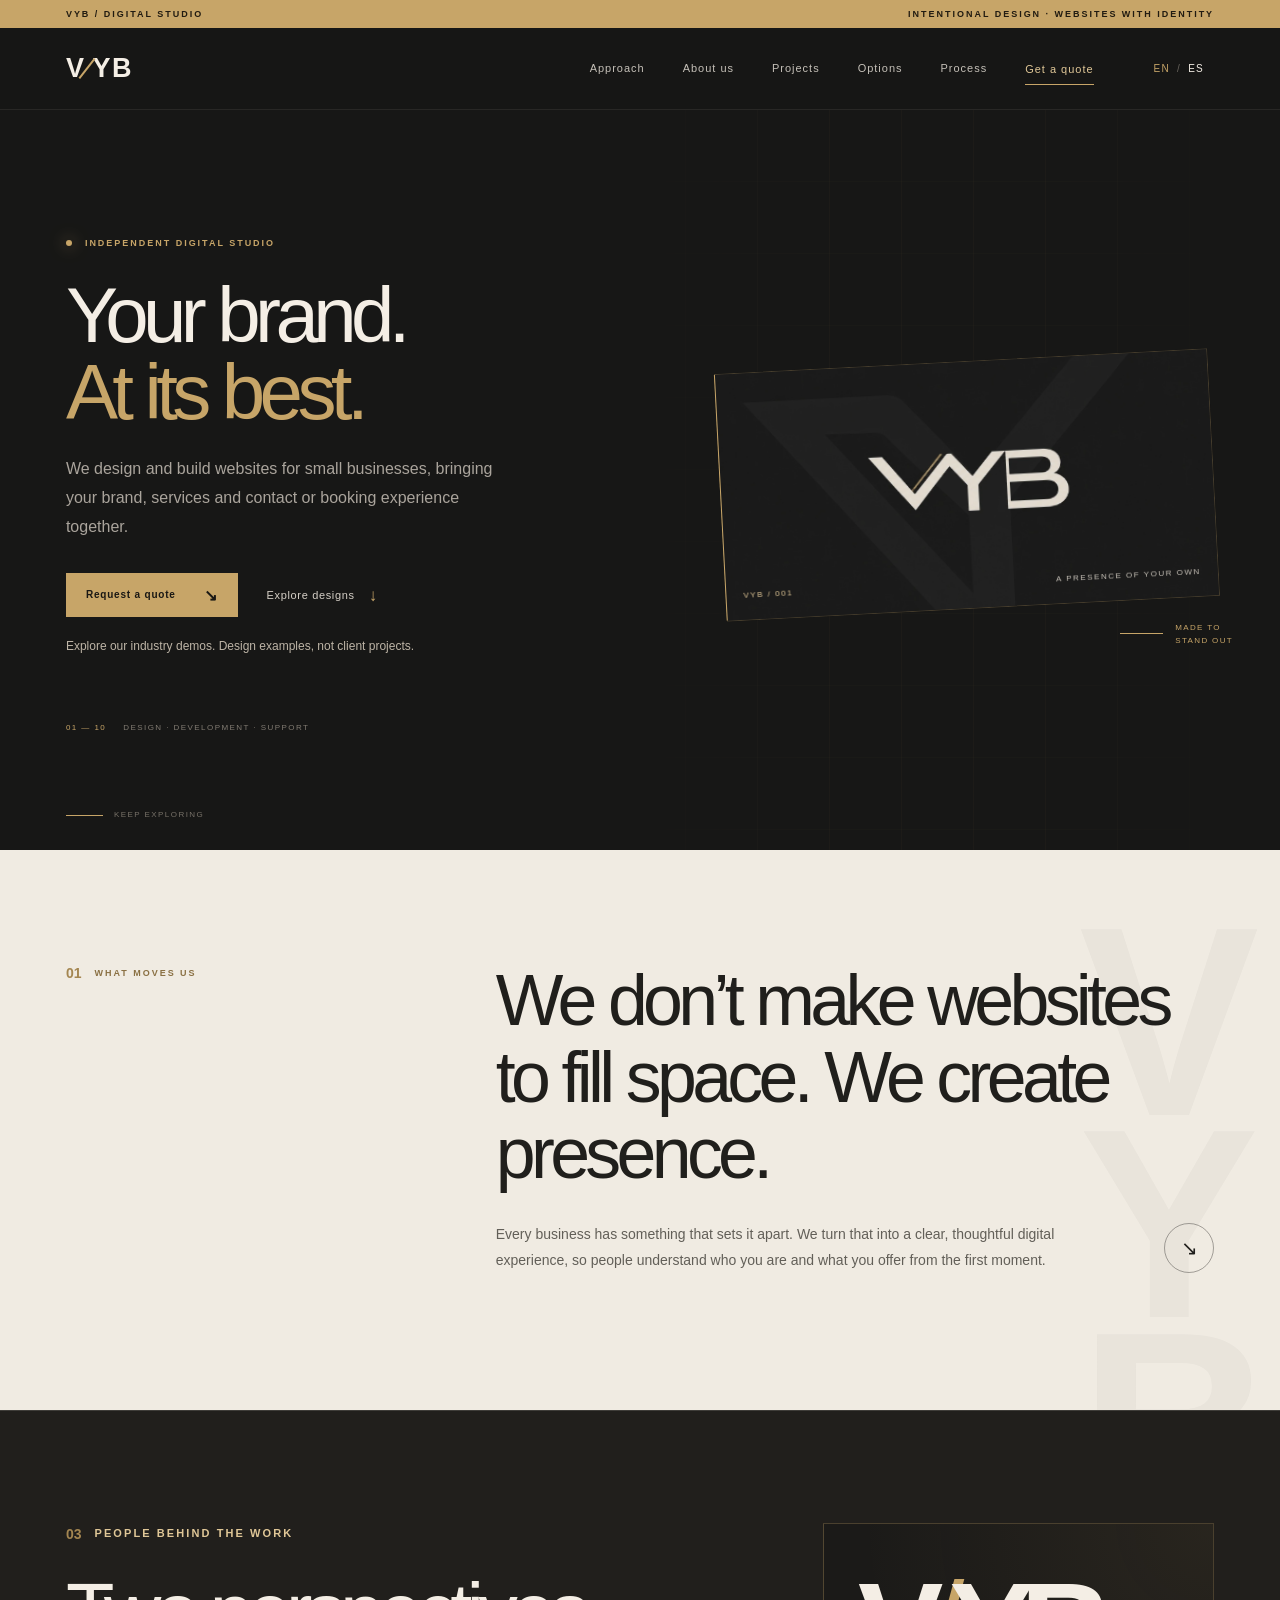
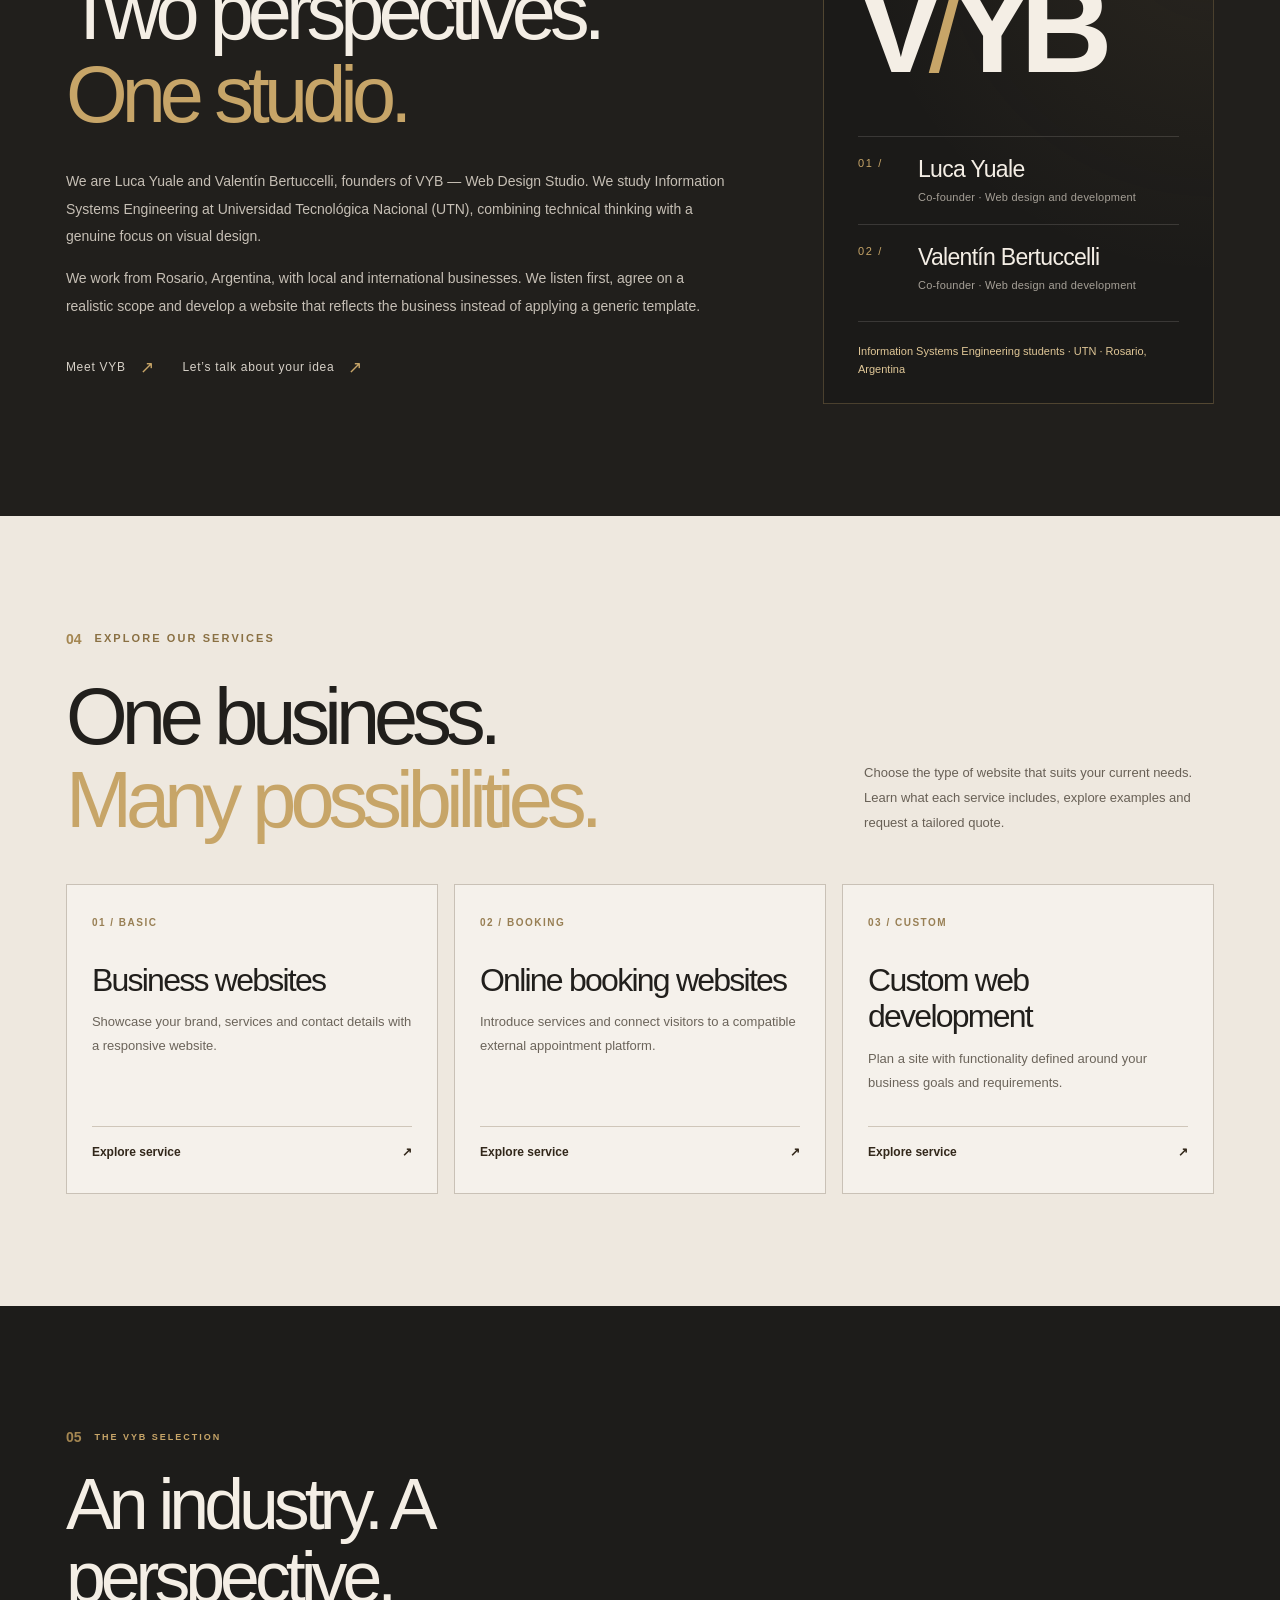
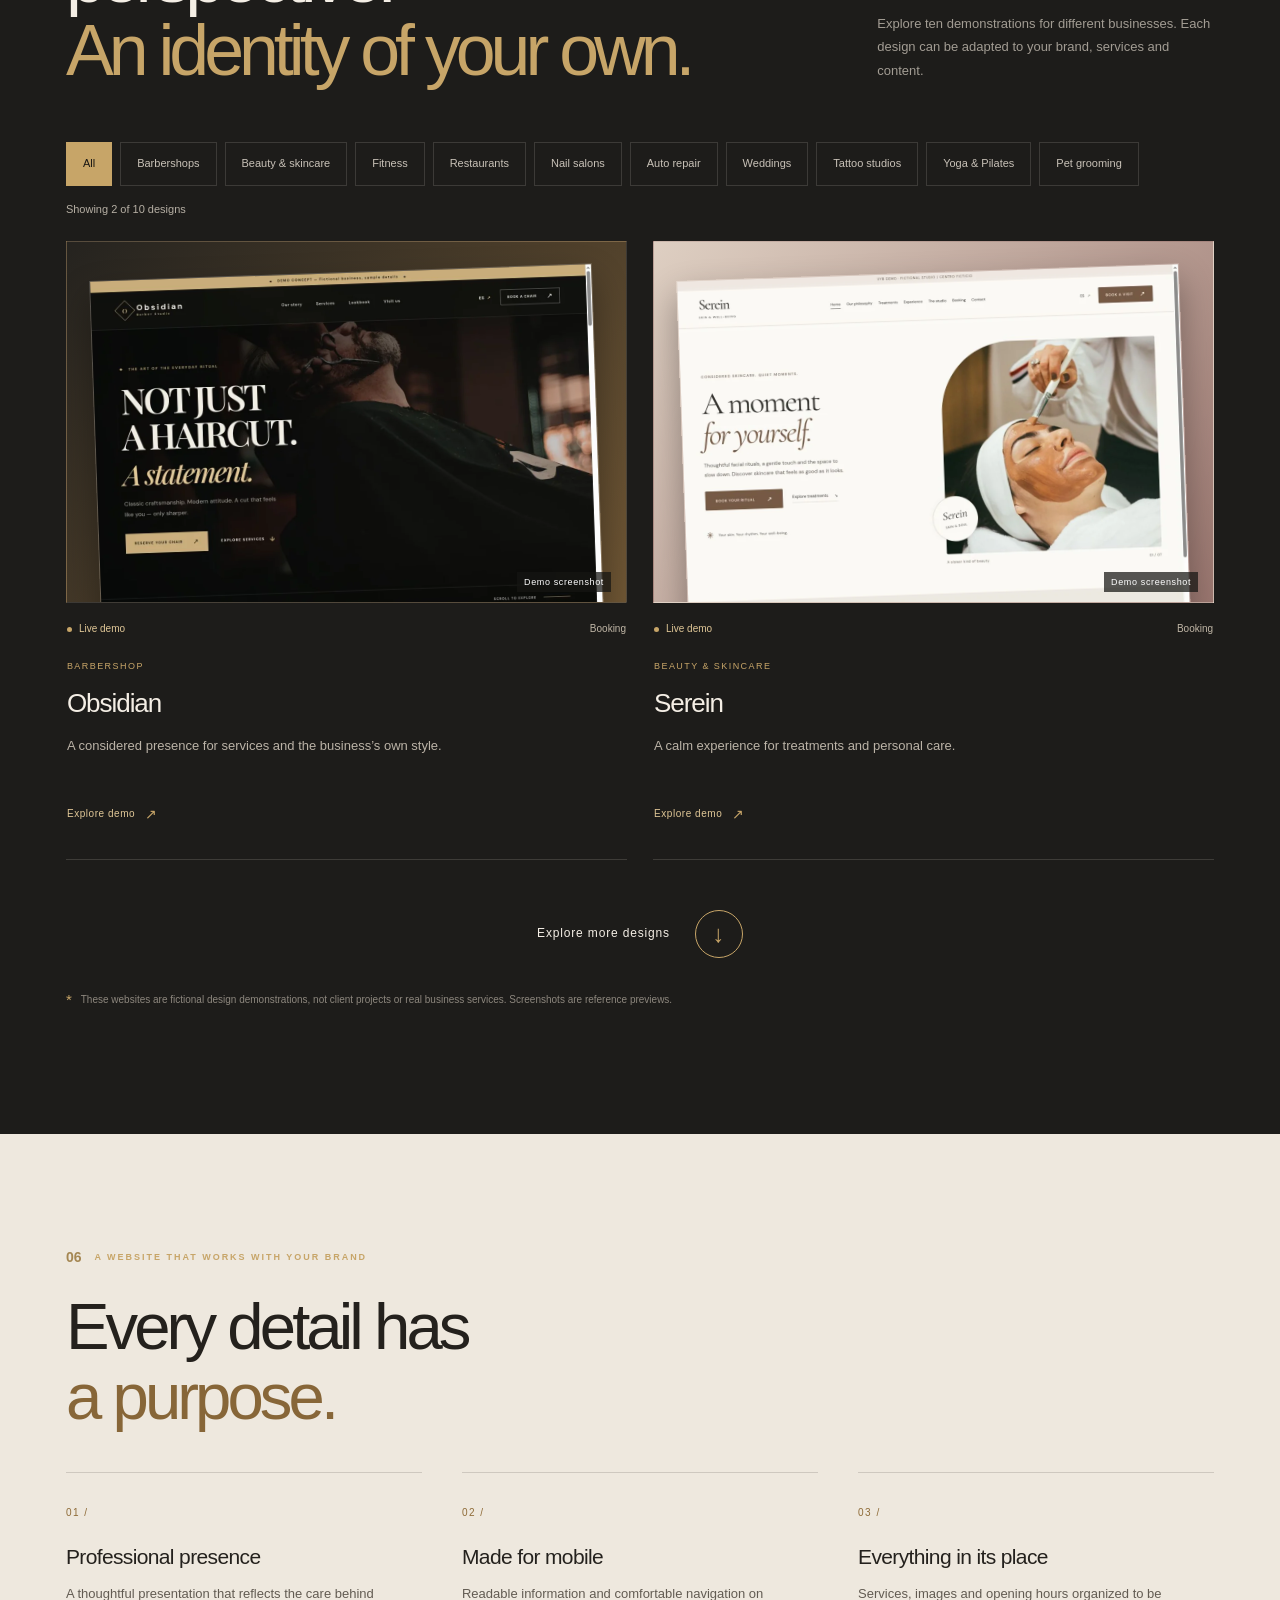
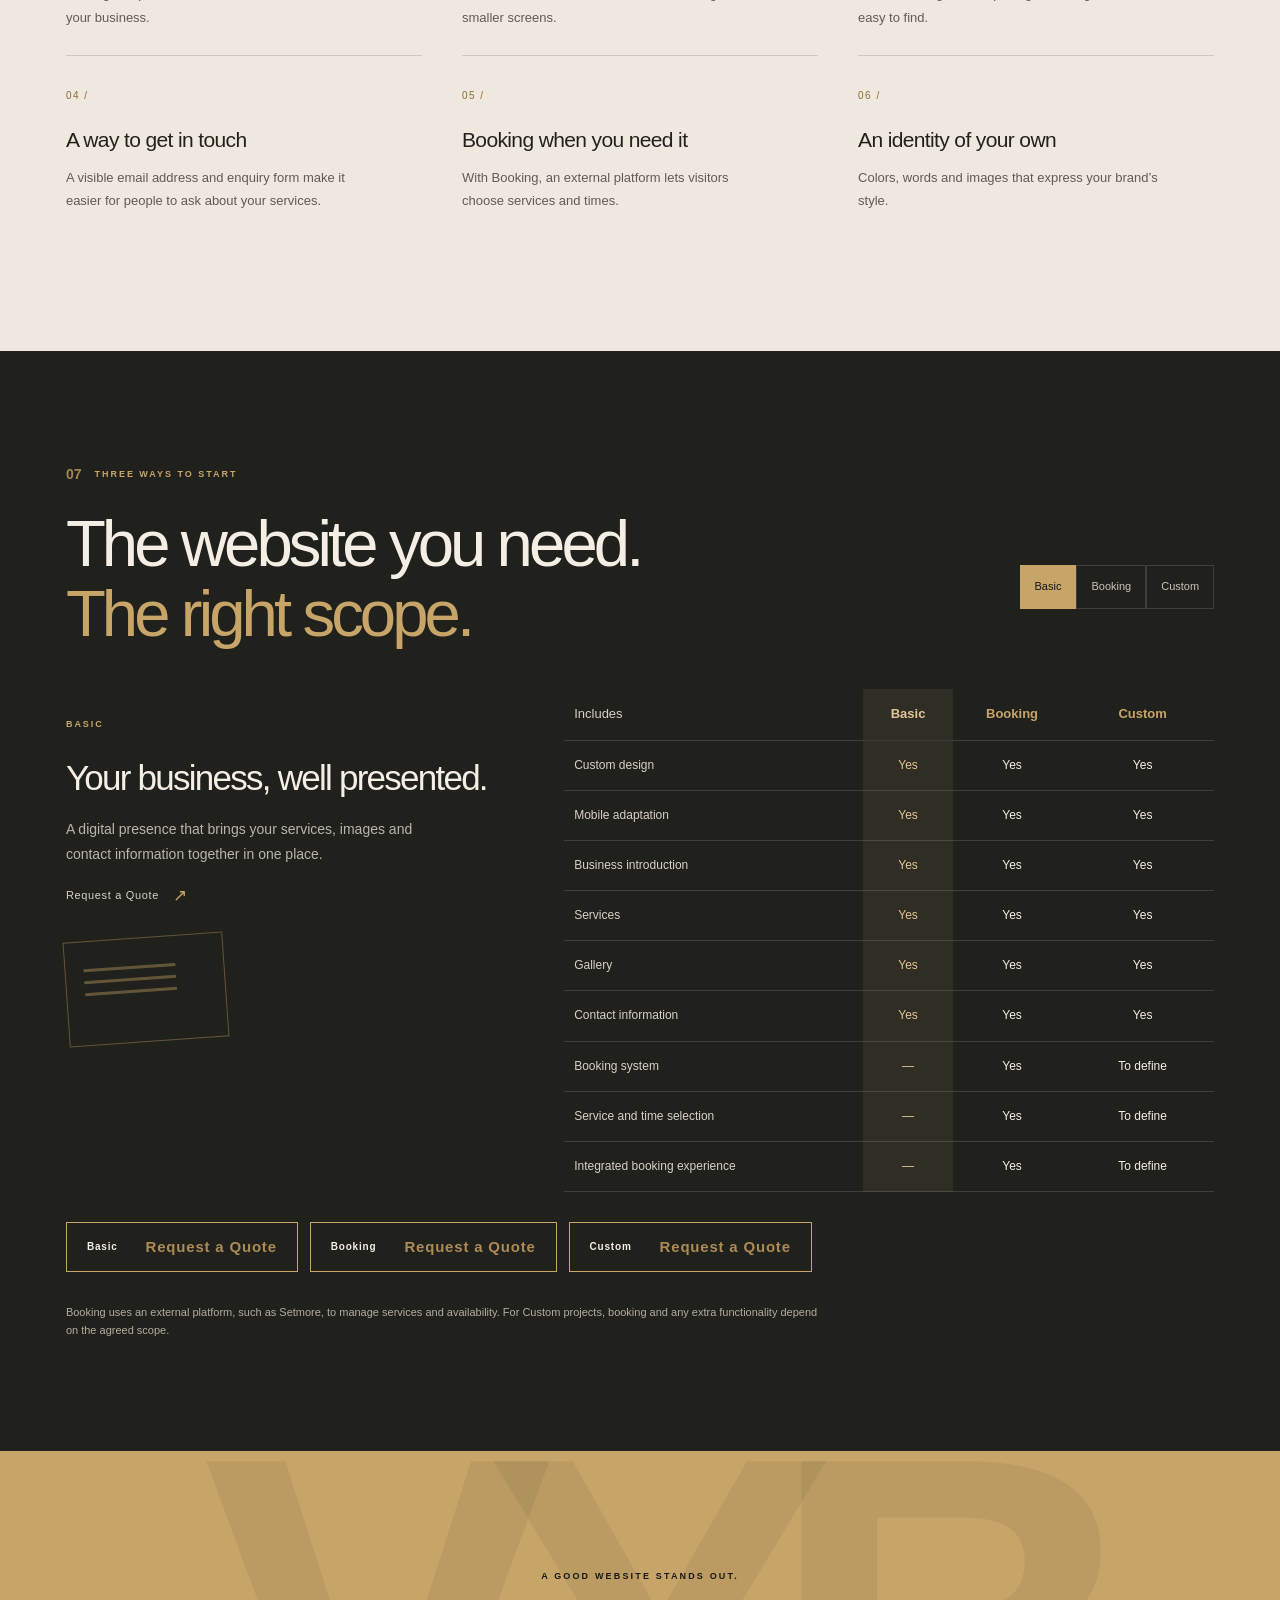
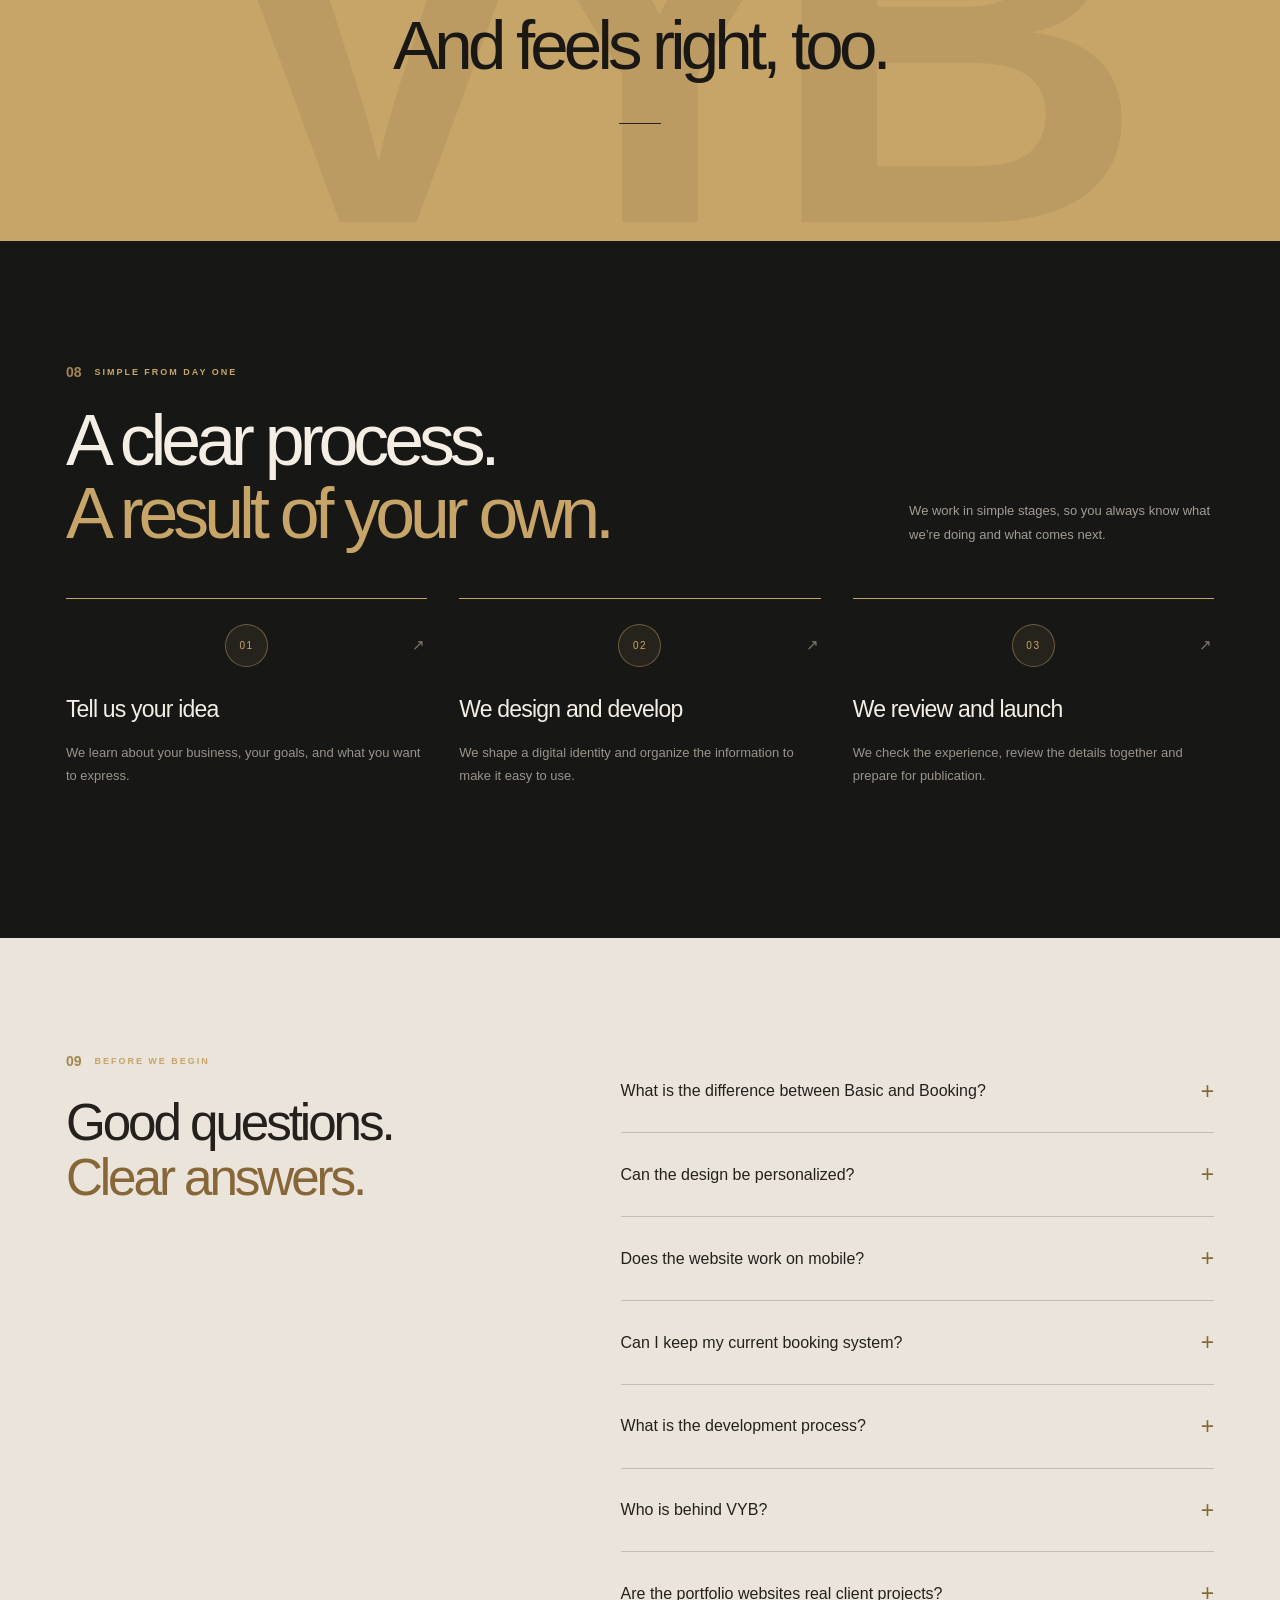
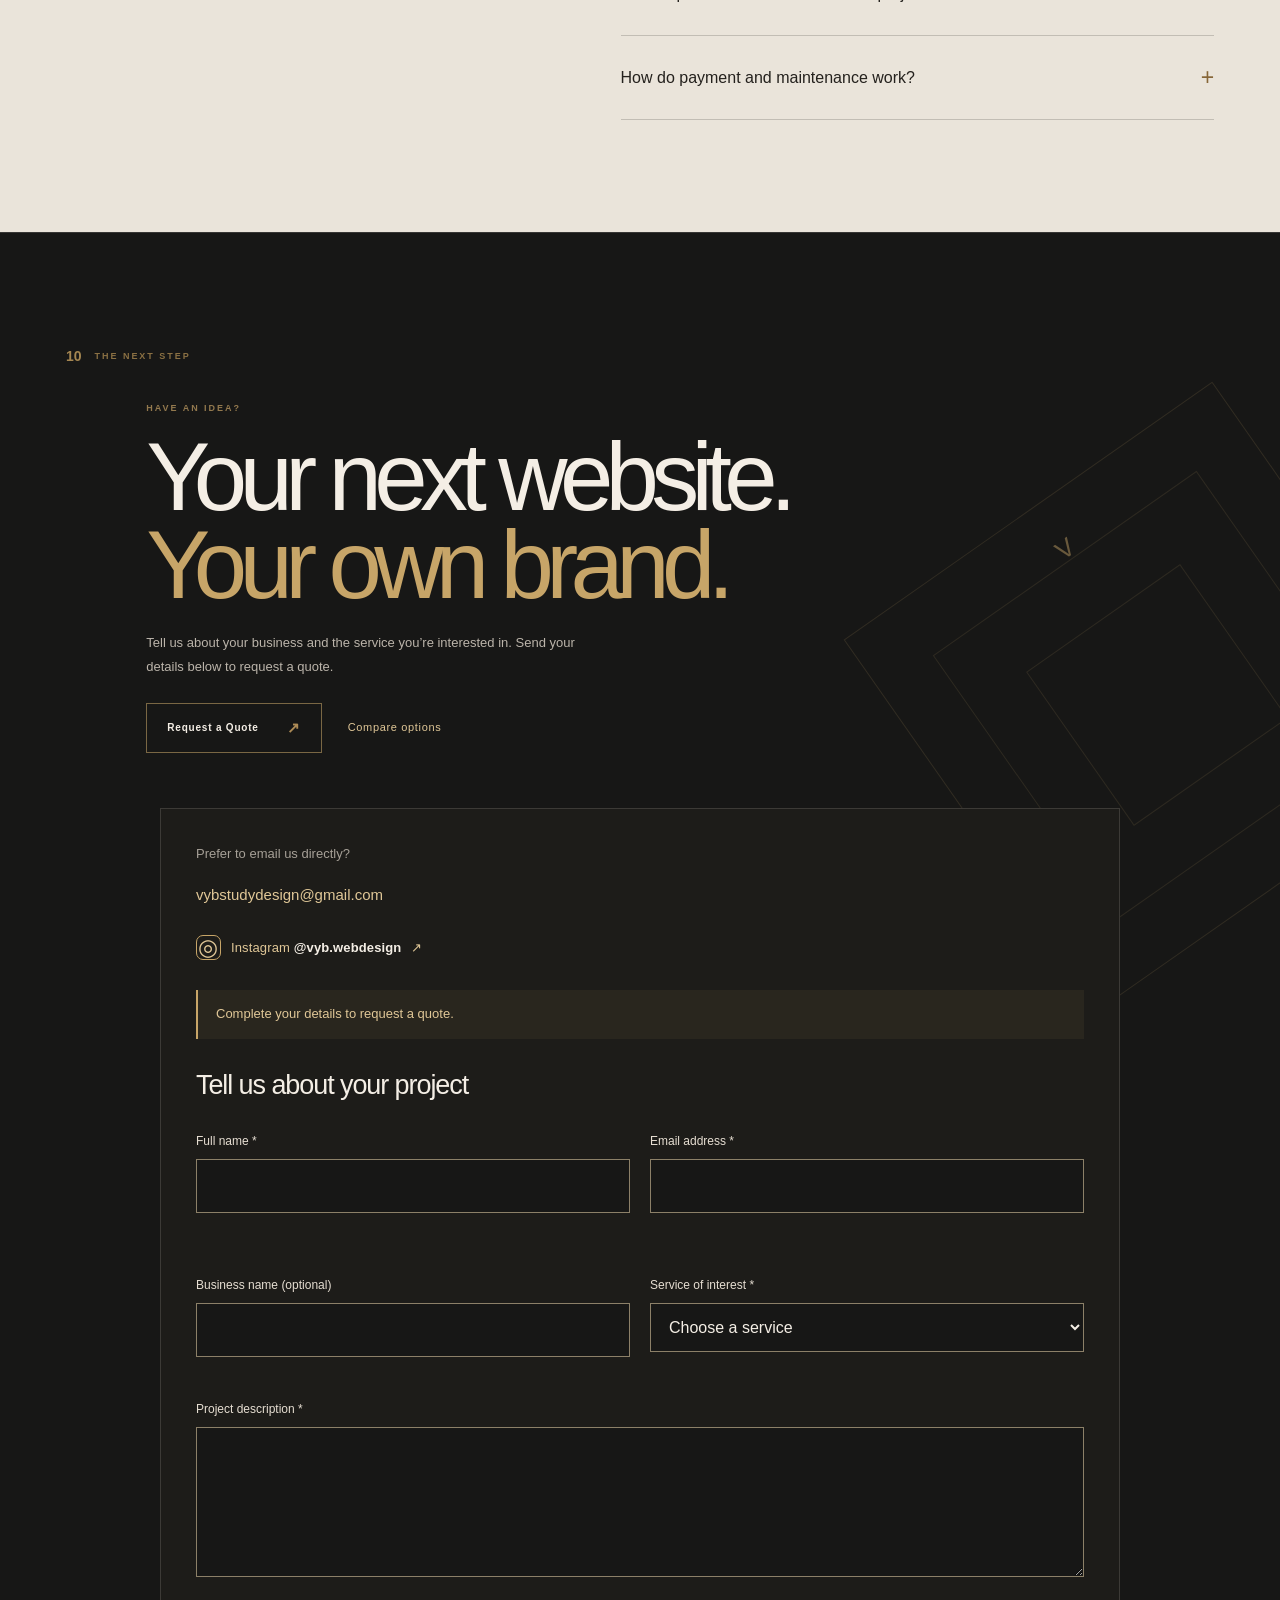
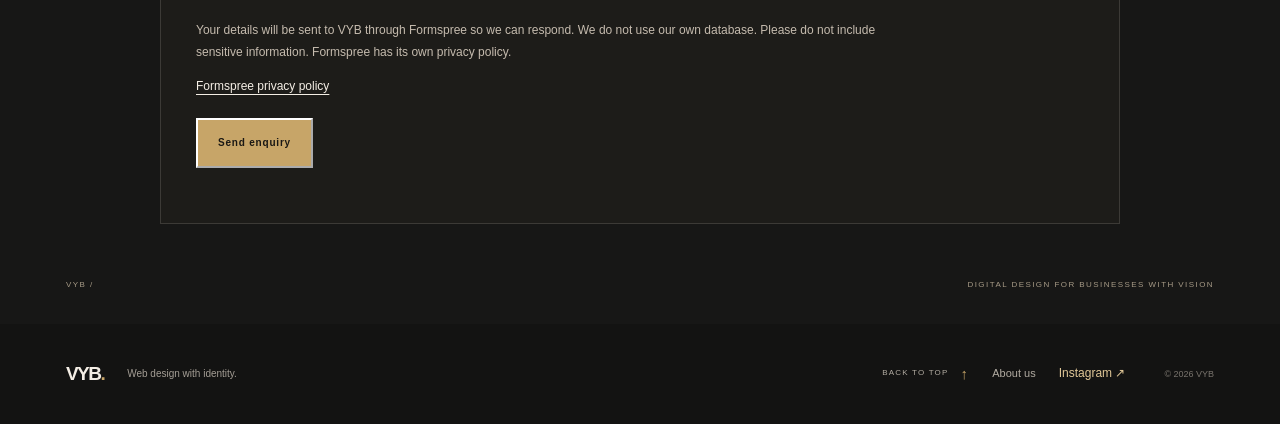
==== commit cc734f42: "Add files via upload" ====
--- a/index.html
+++ b/index.html
@@ -14,8 +14,10 @@
   <title>VYB — Web Design Studio for Small Businesses</title>
   <link rel="icon" href="assets/favicon.svg" type="image/svg+xml">
   <link rel="stylesheet" href="styles.css">
+  <link rel="stylesheet" href="motion.css">
   <script src="config.js" defer></script>
   <script src="content.js" defer></script>
+  <script src="motion.js" defer></script>
   <script src="app.js" defer></script>
   <script src="analytics.js" defer></script>
   <script src="form.js" defer></script>
@@ -89,24 +91,23 @@
       <div class="intro-stamp" aria-hidden="true">V<br>Y<br>B</div>
     </section>
 
-
     <!-- Real team and education; no invented client testimonials or qualifications. -->
     <section class="about-vyb section-pad" id="nosotros" aria-labelledby="about-title">
       <div class="about-vyb-intro reveal">
         <div class="section-kicker"><span>03</span><span data-i18n="aboutKicker">PEOPLE BEHIND THE WORK</span></div>
         <h2 id="about-title" data-i18n="aboutTitle">Two perspectives.<br><em>One studio.</em></h2>
-        <p data-i18n="aboutDescription">We are Luca Yuale and Valentín Bertuccelli, the founders of VYB — Web Design Studio. We study Systems Engineering at Universidad Tecnológica Nacional (UTN) and combine technical curiosity with thoughtful visual design.</p>
-        <p data-i18n="aboutMission">We work from Rosario, Argentina, and create websites for businesses locally and internationally. We listen first, define a realistic scope and build around the business rather than a generic template.</p>
+        <p data-i18n="aboutDescription">We are Luca Yuale and Valentín Bertuccelli, founders of VYB — Web Design Studio. We study Information Systems Engineering at Universidad Tecnológica Nacional (UTN), combining technical thinking with a genuine focus on visual design.</p>
+        <p data-i18n="aboutMission">We work from Rosario, Argentina, with local and international businesses. We listen first, agree on a realistic scope and develop a website that reflects the business instead of applying a generic template.</p>
         <div class="about-vyb-links">
           <a class="text-link" href="en/about/" data-local-href-en="en/about/" data-local-href-es="es/nosotros/"><span data-i18n="aboutMore">Meet VYB</span><span aria-hidden="true">↗</span></a>
-          <a class="text-link" href="#contacto"><span data-i18n="aboutContact">Talk to us</span><span aria-hidden="true">↗</span></a>
+          <a class="text-link" href="#contacto"><span data-i18n="aboutContact">Let’s talk about your idea</span><span aria-hidden="true">↗</span></a>
         </div>
       </div>
       <div class="about-vyb-team reveal" aria-label="VYB founders">
         <div class="about-vyb-monogram" aria-hidden="true">V<span>/</span>YB</div>
         <div class="founder-row"><span>01 /</span><div><strong>Luca Yuale</strong><small data-i18n="aboutRole">Co-founder · Web design and development</small></div></div>
         <div class="founder-row"><span>02 /</span><div><strong>Valentín Bertuccelli</strong><small data-i18n="aboutRole">Co-founder · Web design and development</small></div></div>
-        <p class="about-education" data-i18n="aboutEducation">Systems Engineering students · UTN · Rosario, Argentina</p>
+        <p class="about-education" data-i18n="aboutEducation">Information Systems Engineering students · UTN · Rosario, Argentina</p>
       </div>
     </section>
 
@@ -115,8 +116,8 @@
       <div class="service-paths-head"><h2 id="service-paths-title" data-i18n="servicesTitle">One business.<br><em>Many possibilities.</em></h2><p data-i18n="servicesIntro">Choose the type of website that suits your current needs. Learn what each service includes, explore examples and request a tailored quote.</p></div>
       <div class="service-paths-grid">
         <article class="service-path reveal"><span class="service-path-no">01 / BASIC</span><h3 data-i18n="service1Title">Business websites</h3><p data-i18n="service1Body">Showcase your brand, services and contact details with a responsive website.</p><a href="en/web-design/" data-local-href-es="es/diseno-web/" data-local-href-en="en/web-design/"><span data-i18n="serviceMore">Explore service</span><span aria-hidden="true">↗</span></a></article>
-        <article class="service-path reveal"><span class="service-path-no">02 / BOOKING</span><h3 data-i18n="service2Title">Online booking</h3><p data-i18n="service2Body">Introduce services and connect visitors to a compatible external appointment platform.</p><a href="en/online-booking/" data-local-href-es="es/reservas-online/" data-local-href-en="en/online-booking/"><span data-i18n="serviceMore">Explore service</span><span aria-hidden="true">↗</span></a></article>
-        <article class="service-path reveal"><span class="service-path-no">03 / CUSTOM</span><h3 data-i18n="service3Title">Custom web projects</h3><p data-i18n="service3Body">Plan a site with functionality defined around your business goals and requirements.</p><a href="en/custom-web-development/" data-local-href-es="es/desarrollo-web-personalizado/" data-local-href-en="en/custom-web-development/"><span data-i18n="serviceMore">Explore service</span><span aria-hidden="true">↗</span></a></article>
+        <article class="service-path reveal"><span class="service-path-no">02 / BOOKING</span><h3 data-i18n="service2Title">Online booking websites</h3><p data-i18n="service2Body">Introduce services and connect visitors to a compatible external appointment platform.</p><a href="en/online-booking/" data-local-href-es="es/reservas-online/" data-local-href-en="en/online-booking/"><span data-i18n="serviceMore">Explore service</span><span aria-hidden="true">↗</span></a></article>
+        <article class="service-path reveal"><span class="service-path-no">03 / CUSTOM</span><h3 data-i18n="service3Title">Custom web development</h3><p data-i18n="service3Body">Plan a site with functionality defined around your business goals and requirements.</p><a href="en/custom-web-development/" data-local-href-es="es/desarrollo-web-personalizado/" data-local-href-en="en/custom-web-development/"><span data-i18n="serviceMore">Explore service</span><span aria-hidden="true">↗</span></a></article>
       </div>
     </section>
 
@@ -127,6 +128,7 @@
       </div>
       <div class="catalog-filters" role="group" data-i18n-aria="filterLabel"></div><p class="catalog-count" id="catalog-count" role="status"></p>
       <div class="project-grid" id="project-grid" aria-live="polite"></div>
+      <div class="catalog-expand"><button type="button" id="catalog-more" aria-controls="project-grid" aria-expanded="false" hidden><span data-catalog-label>Explore more designs</span><span class="catalog-expand-arrow" data-catalog-arrow aria-hidden="true">↓</span></button></div>
       <p class="projects-note"><span class="note-mark">*</span><span data-i18n="projectsNote">These websites are fictional design demonstrations, not client projects or real business services. Screenshots are reference previews.</span></p>
     </section>
 
@@ -148,7 +150,7 @@
       </div>
     </section>
 
-<section class="faq section-pad" id="preguntas" aria-labelledby="faq-title"><div><div class="section-kicker"><span>09</span><span data-i18n="faqKicker">BEFORE WE BEGIN</span></div><h2 id="faq-title" data-i18n="faqTitle">Good questions.<br><em>Clear answers.</em></h2></div><div class="faq-list"><details><summary><span data-i18n="q1">What is the difference between Basic and Booking?</span><i aria-hidden="true">+</i></summary><p data-i18n="a1">Basic presents the business, its services and contact information. Booking adds an integrated experience with an external platform for selecting services and times.</p></details><details><summary><span data-i18n="q2">Can the design be personalized?</span><i aria-hidden="true">+</i></summary><p data-i18n="a2">Yes. We adapt colors, the logo, copy, images and services to the business. The scope of changes is defined when discussing the project.</p></details><details><summary><span data-i18n="q3">Does the website work on mobile?</span><i aria-hidden="true">+</i></summary><p data-i18n="a3">The design adapts to phones, tablets and computers. We review navigation and readability at different screen sizes.</p></details><details><summary><span data-i18n="q4">Can I keep my current booking system?</span><i aria-hidden="true">+</i></summary><p data-i18n="a4">We can assess your existing platform. If it offers a compatible integration, we review how to include it; otherwise, an external link may be an option. Compatibility is confirmed before choosing the solution.</p></details><details><summary><span data-i18n="q5">What is the development process?</span><i aria-hidden="true">+</i></summary><p data-i18n="a5">First we learn about your idea and gather the materials. Then we design and develop the website. Finally, we review it together, complete the necessary checks and prepare for launch.</p></details><details><summary><span data-i18n="qVybWho">Who is behind VYB?</span><i aria-hidden="true">+</i></summary><p data-i18n="aVybWho">VYB was founded by Luca Yuale and Valentín Bertuccelli, Systems Engineering students at UTN in Rosario, Argentina.</p></details><details><summary><span data-i18n="qVybDemos">Are the portfolio websites real client projects?</span><i aria-hidden="true">+</i></summary><p data-i18n="aVybDemos">The ten websites shown are demonstrations created by VYB, not commissioned client work. They show visual directions and features we can discuss for your business.</p></details><details><summary><span data-i18n="qVybPricing">How do payment and maintenance work?</span><i aria-hidden="true">+</i></summary><p data-i18n="aVybPricing">Our standard approach is a 50% deposit and the remaining 50% before publication. Hosting and ongoing support are discussed separately in the written quote, depending on the project.</p></details></div></section>
+<section class="faq section-pad" id="preguntas" aria-labelledby="faq-title"><div><div class="section-kicker"><span>09</span><span data-i18n="faqKicker">BEFORE WE BEGIN</span></div><h2 id="faq-title" data-i18n="faqTitle">Good questions.<br><em>Clear answers.</em></h2></div><div class="faq-list"><details><summary><span data-i18n="q1">What is the difference between Basic and Booking?</span><i aria-hidden="true">+</i></summary><p data-i18n="a1">Basic presents the business, its services and contact information. Booking adds an integrated experience with an external platform for selecting services and times.</p></details><details><summary><span data-i18n="q2">Can the design be personalized?</span><i aria-hidden="true">+</i></summary><p data-i18n="a2">Yes. We adapt colors, the logo, copy, images and services to the business. The scope of changes is defined when discussing the project.</p></details><details><summary><span data-i18n="q3">Does the website work on mobile?</span><i aria-hidden="true">+</i></summary><p data-i18n="a3">The design adapts to phones, tablets and computers. We review navigation and readability at different screen sizes.</p></details><details><summary><span data-i18n="q4">Can I keep my current booking system?</span><i aria-hidden="true">+</i></summary><p data-i18n="a4">We can assess your existing platform. If it offers a compatible integration, we review how to include it; otherwise, an external link may be an option. Compatibility is confirmed before choosing the solution.</p></details><details><summary><span data-i18n="q5">What is the development process?</span><i aria-hidden="true">+</i></summary><p data-i18n="a5">First we learn about your idea and gather the materials. Then we design and develop the website. Finally, we review it together, complete the necessary checks and prepare for launch.</p></details><details><summary><span data-i18n="qVybWho">Who is behind VYB?</span><i aria-hidden="true">+</i></summary><p data-i18n="aVybWho">VYB was founded by Luca Yuale and Valentín Bertuccelli, Information Systems Engineering students at UTN in Rosario, Argentina.</p></details><details><summary><span data-i18n="qVybDemos">Are the portfolio websites real client projects?</span><i aria-hidden="true">+</i></summary><p data-i18n="aVybDemos">The ten websites shown are demonstrations created by VYB, not commissioned client work. They show visual directions and features we can discuss for your business.</p></details><details><summary><span data-i18n="qVybPricing">How do payment and maintenance work?</span><i aria-hidden="true">+</i></summary><p data-i18n="aVybPricing">Our standard approach is a 50% deposit and the remaining 50% before publication. Hosting and ongoing support are discussed separately in the written quote, depending on the project.</p></details></div></section>
     <section class="contact section-pad" id="contacto" aria-labelledby="contact-title">
       <div class="contact-orbit" aria-hidden="true"><span>V</span><span>Y</span><span>B</span></div>
       <div class="section-kicker reveal"><span>10</span><span data-i18n="contactKicker">THE NEXT STEP</span></div>
--- a/motion.css
+++ b/motion.css
@@ -0,0 +1,48 @@
+/* VYB: a localized motion layer. Existing layout, copy and brand remain intact. */
+:root { --vyb-ease:cubic-bezier(.22,1,.36,1); }
+.reveal { opacity:1; transform:none; }
+.project-card, .art-frame, .hero-logo, .hero-grid { animation:none; }
+.vyb-motion-ready .vyb-reveal {
+  transition:opacity 780ms var(--vyb-ease), transform 780ms var(--vyb-ease), translate 300ms var(--vyb-ease), box-shadow 300ms ease, background 250ms ease;
+  transition-delay:var(--vyb-delay,0ms),var(--vyb-delay,0ms),0ms,0ms,0ms;
+}
+.vyb-motion-ready .vyb-reveal:not(.is-visible) { opacity:0; transform:translate3d(0,24px,0); }
+.vyb-motion-ready .vyb-reveal.is-visible { opacity:1; transform:none; }
+.vyb-motion-ready .hero-copy > .vyb-reveal { transition-duration:1000ms; }
+.vyb-motion-ready .art-frame { animation:vyb-brand-reveal 1400ms var(--vyb-ease) both; }
+@keyframes vyb-brand-reveal { from { clip-path:inset(0 0 100% 0); } to { clip-path:inset(0 0 0 0); } }
+.vyb-motion-ready .hero-logo { animation:vyb-logo-arrive 1600ms var(--vyb-ease) both; }
+@keyframes vyb-logo-arrive { from { opacity:.3; transform:scale(.97); } to { opacity:1; transform:none; } }
+.site-header { transition:box-shadow 300ms ease, border-color 300ms ease; }
+.site-header.has-scrolled { box-shadow:0 12px 32px #0002; border-bottom-color:#b9956050; }
+.button, .service-path, .project-card, .round-link { transition:translate 300ms var(--vyb-ease), box-shadow 300ms ease, background 250ms ease, color 250ms ease; }
+.project-screenshot { transition:transform 650ms var(--vyb-ease); }
+.main-nav a:focus-visible::after { transform:scaleX(1); }
+.contact-orbit { animation-play-state:paused; }
+.contact.orbit-active .contact-orbit { animation-play-state:running; }
+.catalog-filters { scroll-margin-top:110px; }
+.catalog-expand { display:flex; justify-content:center; margin-top:42px; }
+#catalog-more { display:inline-flex; align-items:center; gap:25px; background:transparent; color:var(--paper,#f4eee5);
+  border:0; padding:8px 5px; min-height:56px; font:inherit; font-size:12px; letter-spacing:.07em; cursor:pointer; }
+.catalog-expand-arrow { width:48px; height:48px; display:grid; place-items:center; border:1px solid var(--gold,#b99560);
+  border-radius:50%; color:var(--gold,#b99560); font-size:24px; transition:transform 300ms var(--vyb-ease), background 250ms ease,color 250ms ease; }
+#catalog-more:focus-visible { outline:2px solid var(--gold,#b99560); outline-offset:7px; }
+@media(hover:hover) and (pointer:fine) {
+  .button:hover, .project-card:hover, .service-path:hover { transform:none; translate:0 -4px; }
+  .service-path:hover { box-shadow:0 14px 30px #17171610; }
+  #catalog-more:hover .catalog-expand-arrow { transform:translateY(3px); background:var(--gold,#b99560); color:var(--ink,#171716); }
+}
+@media(min-width:961px) and (hover:hover) and (prefers-reduced-motion:no-preference) {
+  .vyb-motion-ready .art-frame { translate:0 var(--vyb-drift,0px); }
+}
+@media(max-width:700px) {
+  .vyb-motion-ready .vyb-reveal { transition-duration:580ms; }
+  .vyb-motion-ready .vyb-reveal:not(.is-visible) { transform:translate3d(0,14px,0); }
+  .catalog-expand { margin-top:25px; }
+}
+@media(prefers-reduced-motion:reduce) {
+  html { scroll-behavior:auto; }
+  .vyb-motion-ready .vyb-reveal, .vyb-motion-ready .hero-logo, .vyb-motion-ready .art-frame { opacity:1; transform:none; clip-path:none; animation:none; transition:none; translate:none; }
+  .button:hover, .service-path:hover, .project-card:hover { translate:none; }
+  .catalog-expand-arrow { transition:none; transform:none!important; }
+}
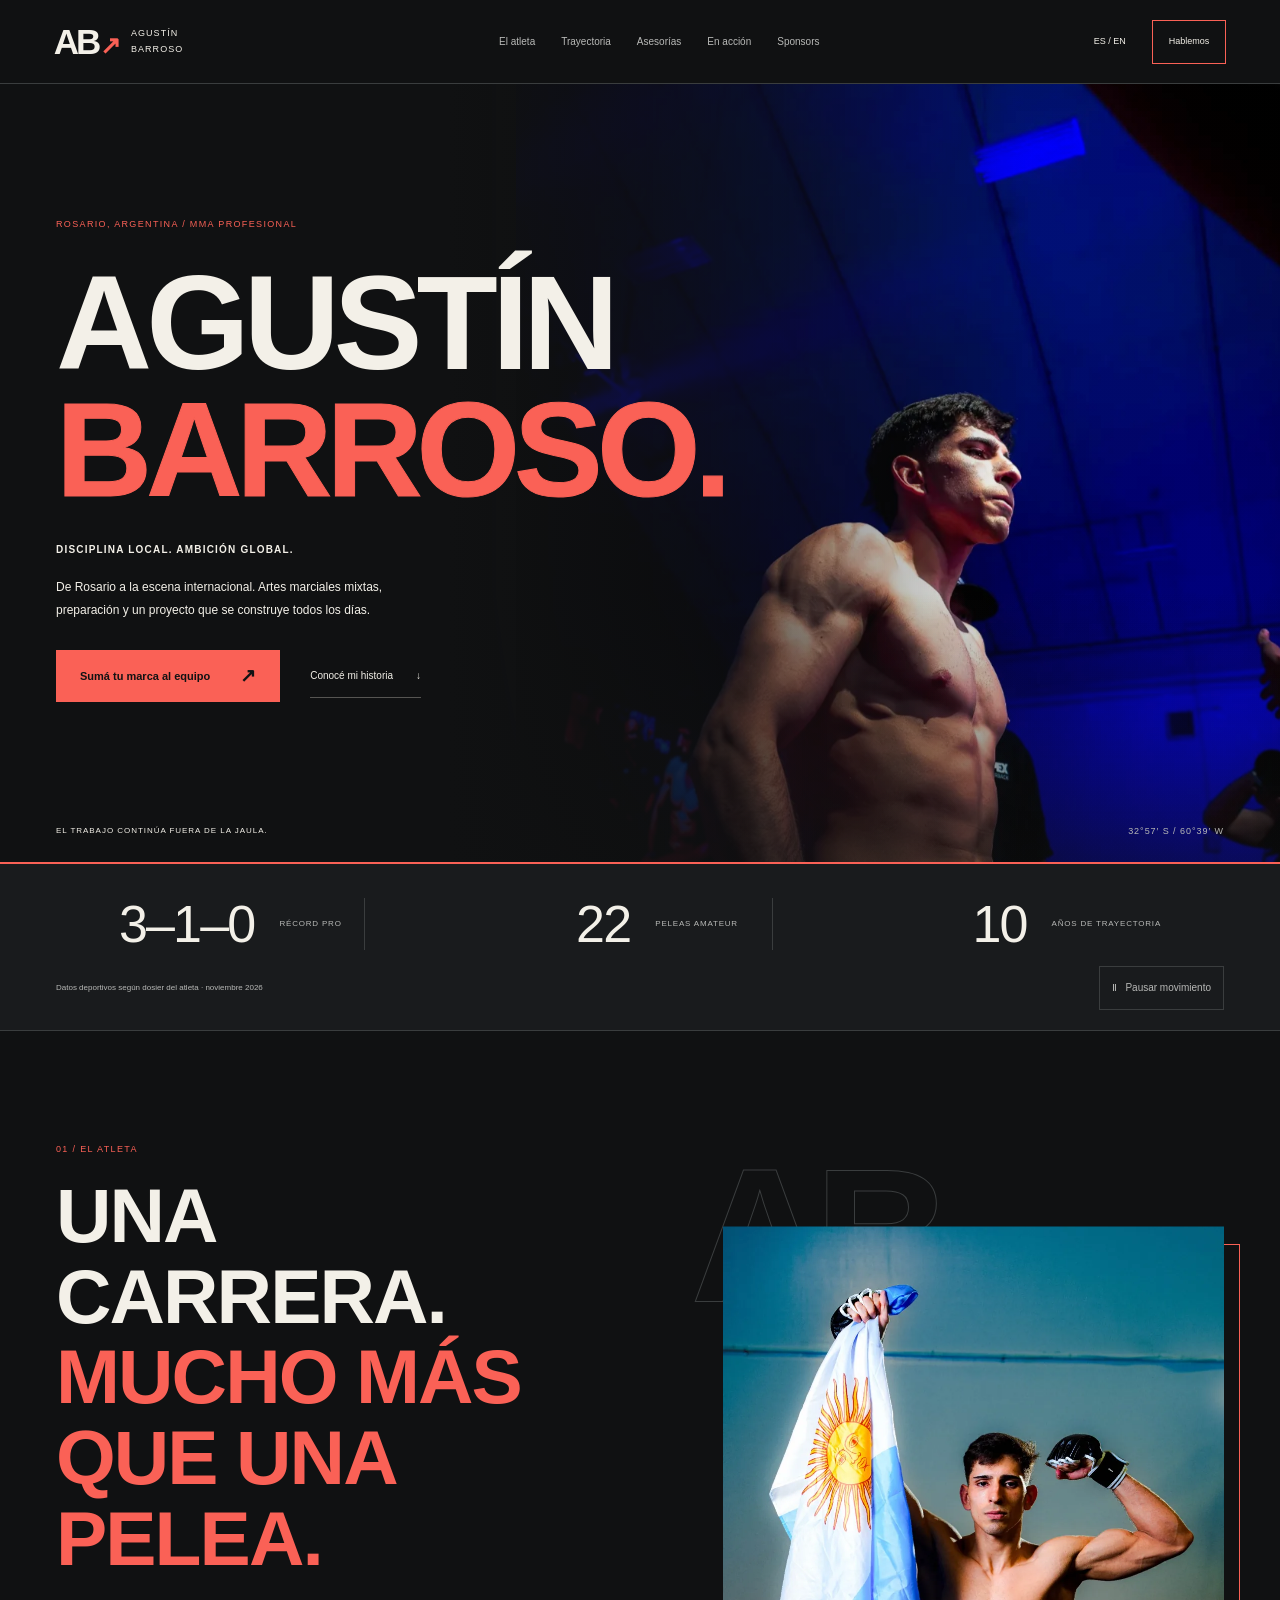
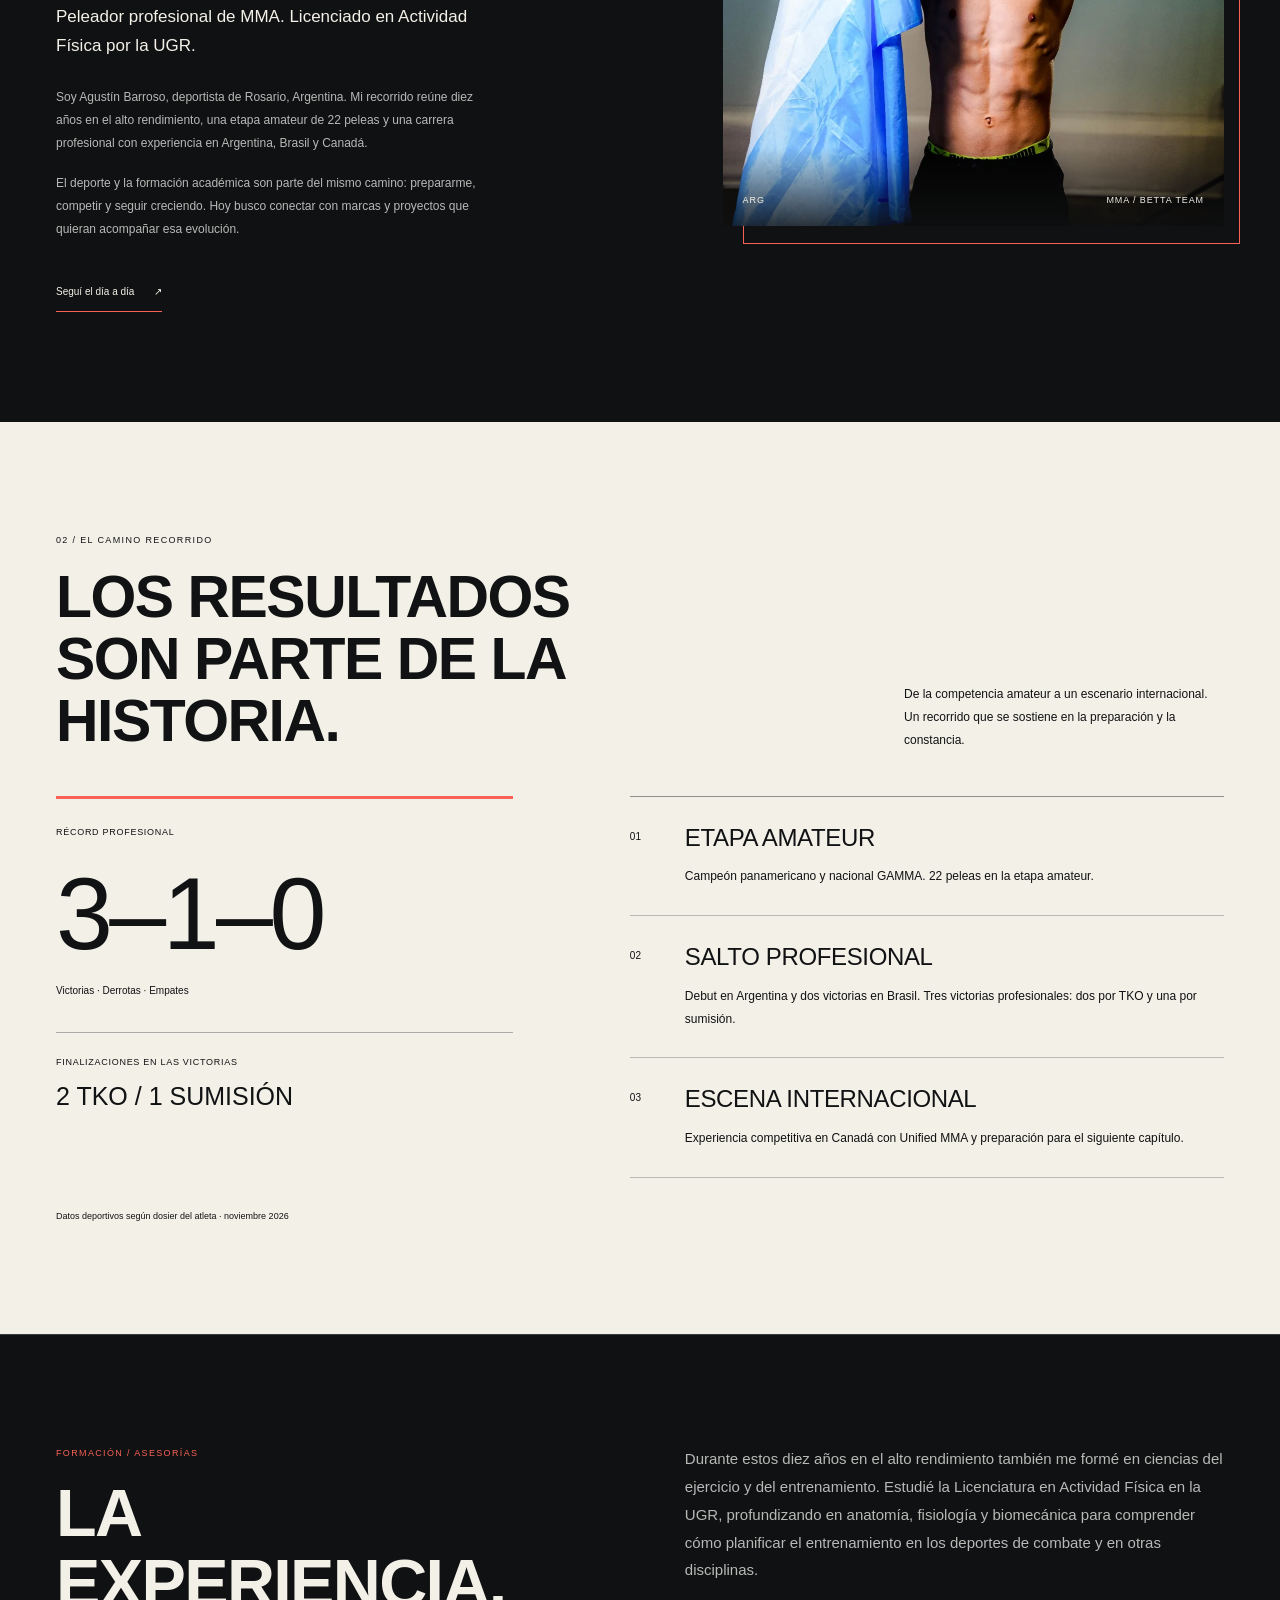
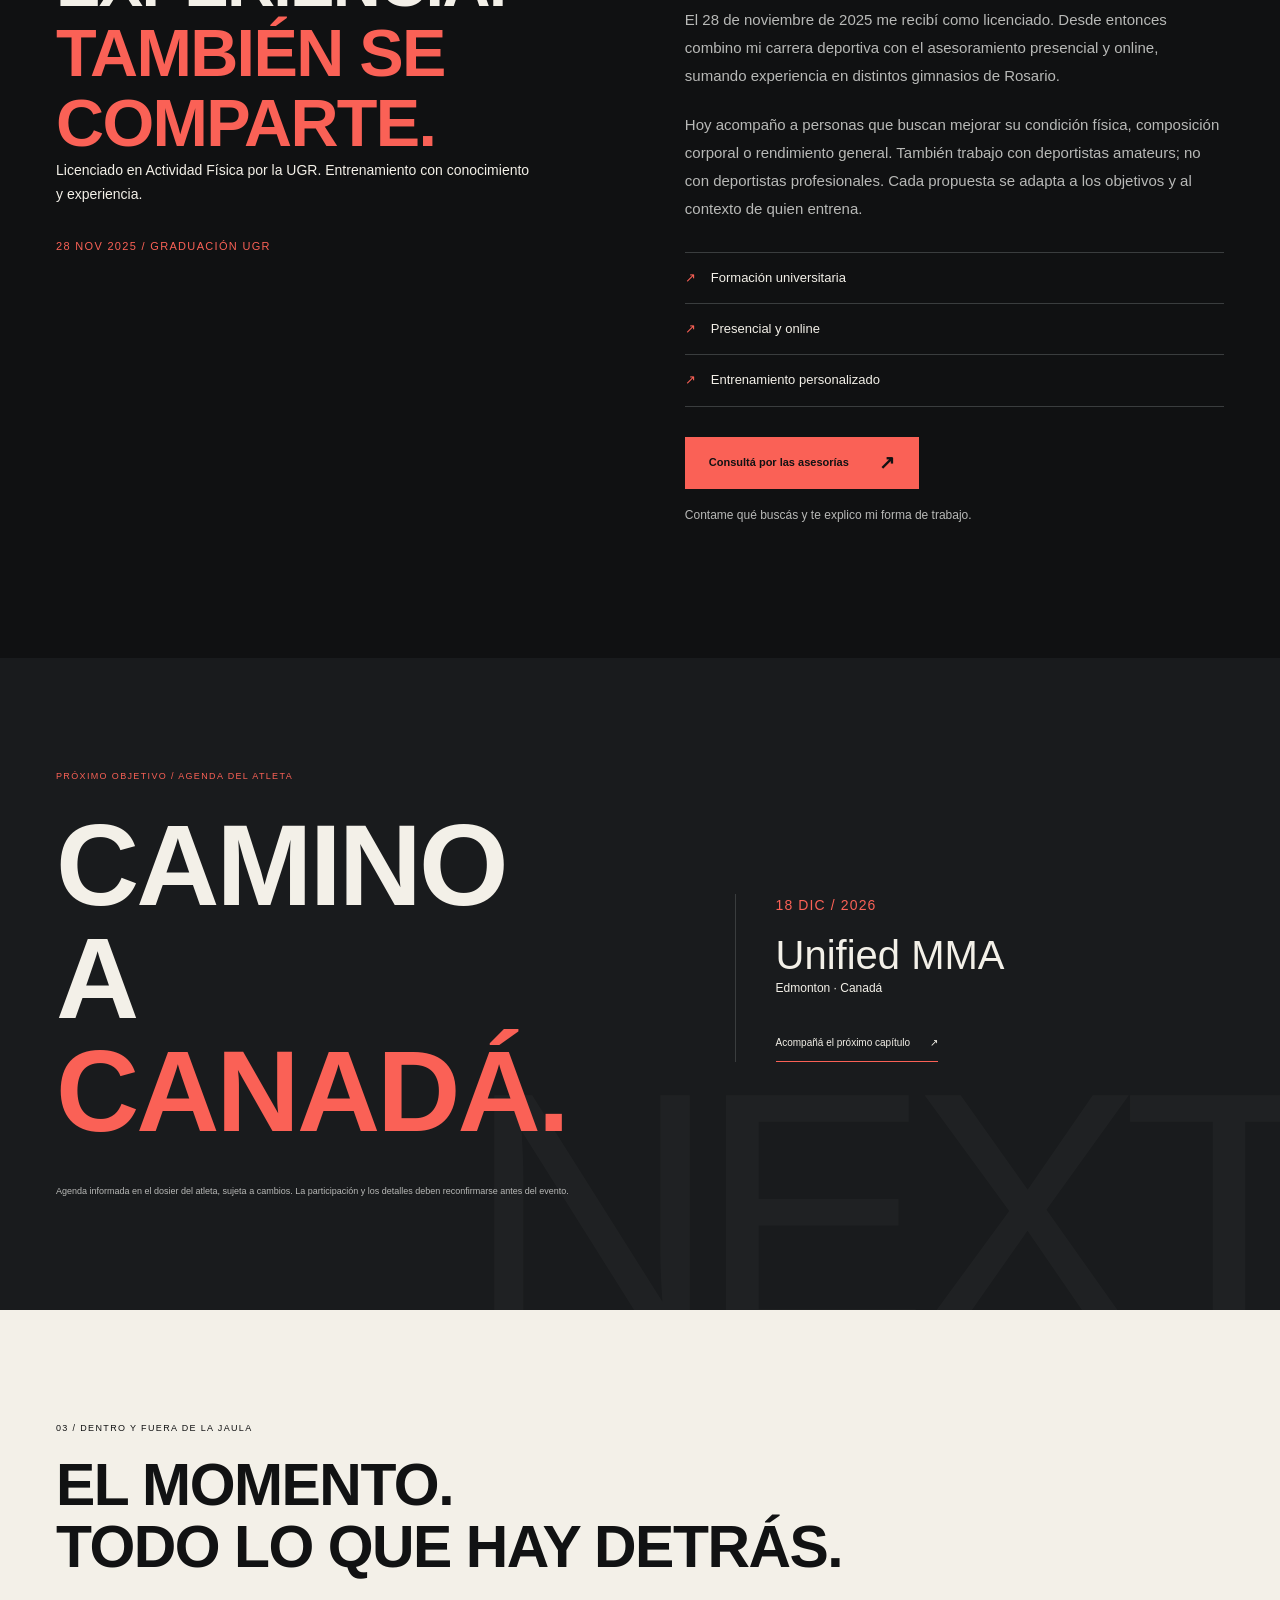
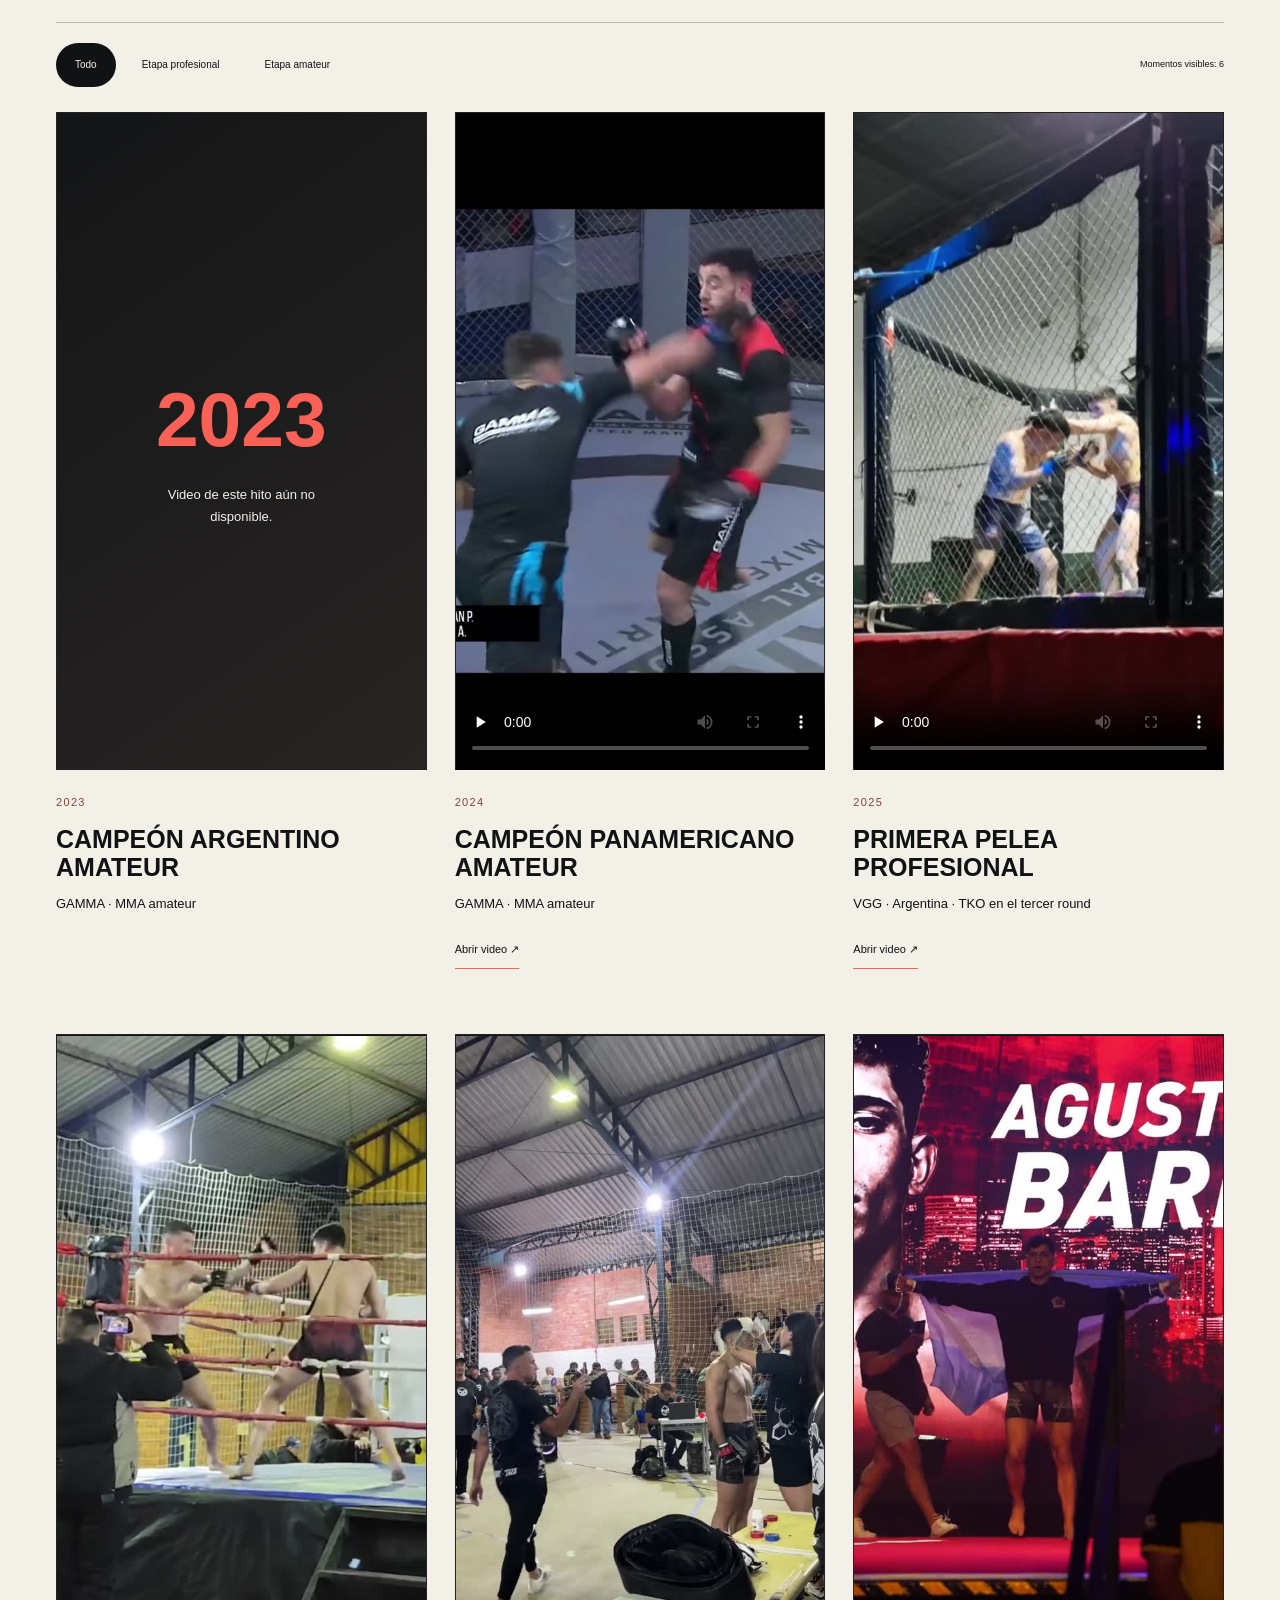
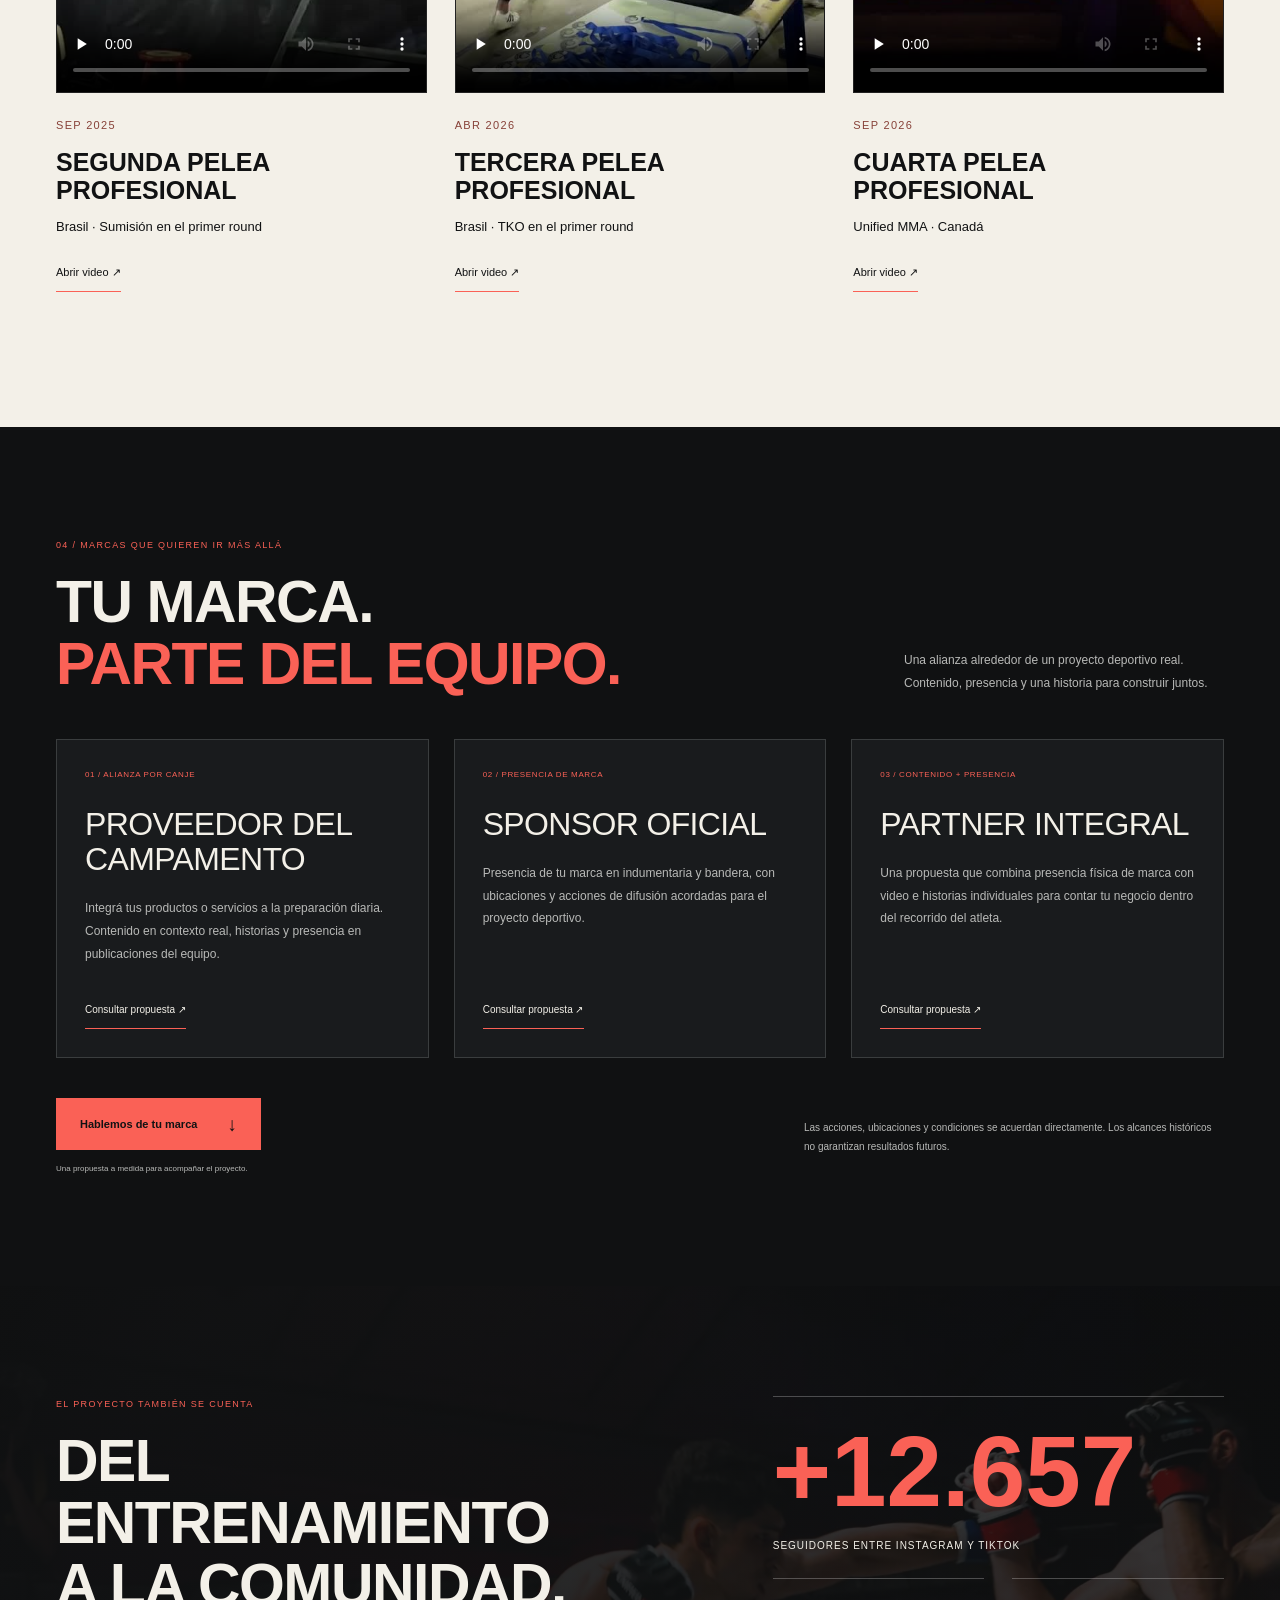
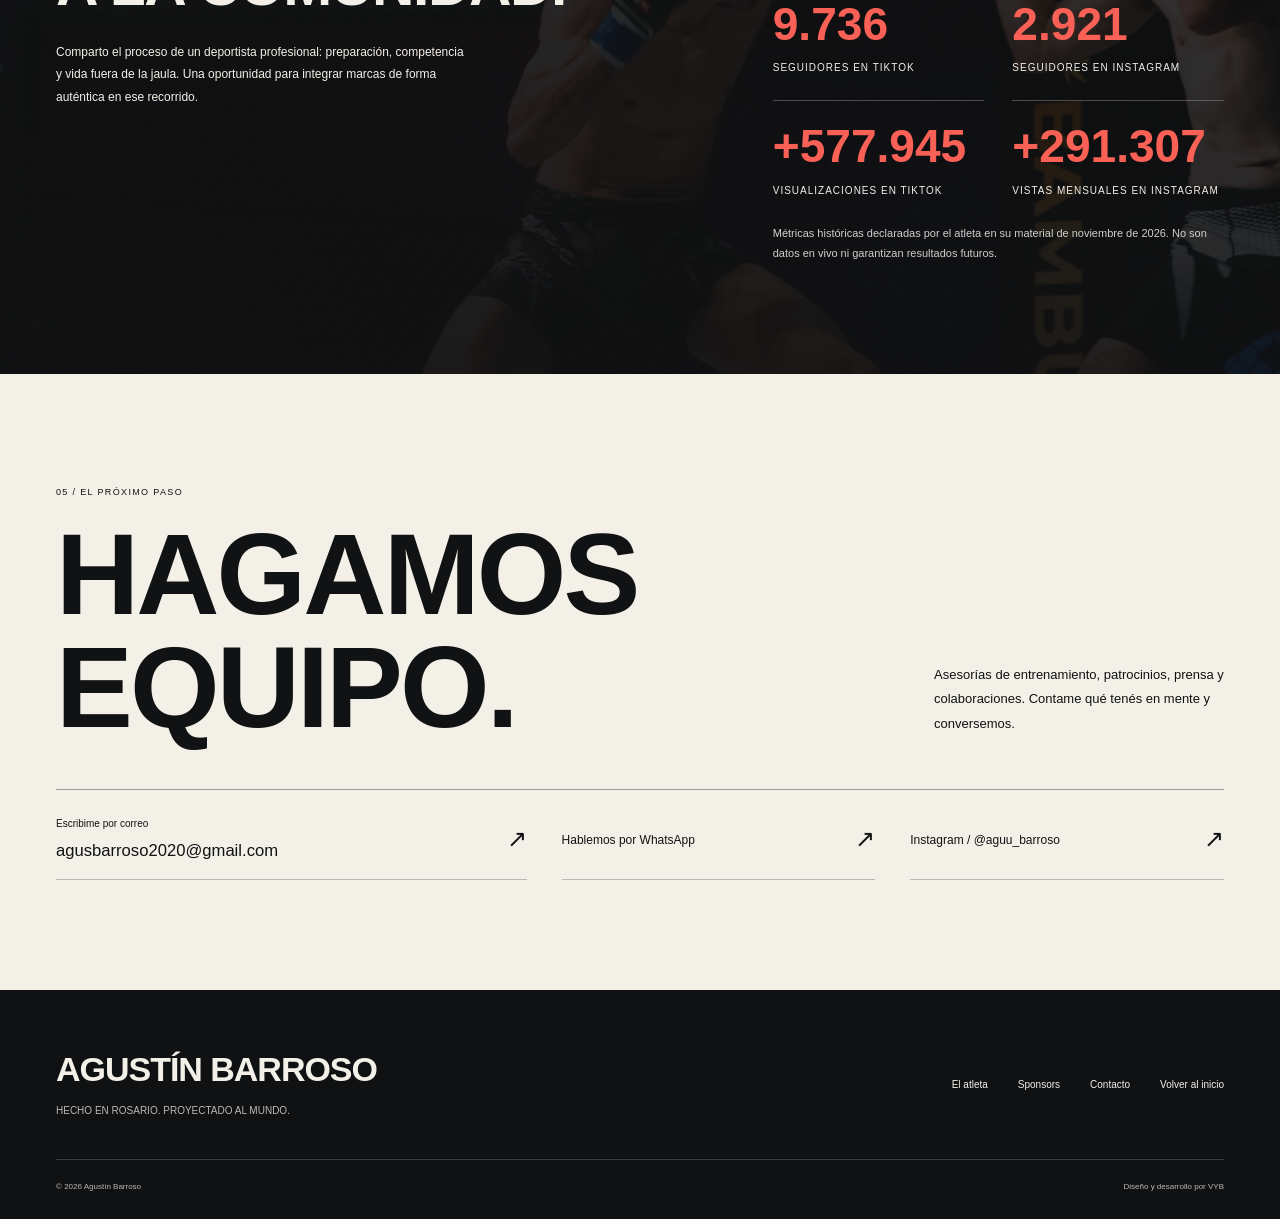
==== commit f345c6c6: "Add files via upload" ====
--- a/index.html
+++ b/index.html
@@ -1,171 +1,15 @@
-<!doctype html>
-<html lang="en">
-<head>
-  <meta charset="utf-8">
-  <meta name="viewport" content="width=device-width, initial-scale=1">
-  <meta name="google-site-verification" content="R7XJnVFTUJKzbctb2uAe4VW-ow1b09H8lMwTNCmt7tI" />
-  <meta property="og:title" content="VYB — Web Design Studio for Small Businesses">
-  <meta property="og:description" content="Websites for small businesses, designed around your brand. Explore ten industry demos and compare Basic, Booking and Custom. Request a quote from VYB.">
-  <meta property="og:type" content="website">
-  <meta name="author" content="VYB — Web Design Studio">
-  <meta name="robots" content="index,follow,max-image-preview:large">
-  <meta name="theme-color" content="#171716">
-  <meta name="description" content="Websites for small businesses, designed around your brand. Explore ten industry demos and compare Basic, Booking and Custom. Request a quote from VYB.">
-  <title>VYB — Web Design Studio for Small Businesses</title>
-  <link rel="icon" href="assets/favicon.svg" type="image/svg+xml">
-  <link rel="stylesheet" href="styles.css">
-  <link rel="stylesheet" href="motion.css">
-  <script src="config.js" defer></script>
-  <script src="content.js" defer></script>
-  <script src="motion.js" defer></script>
-  <script src="app.js" defer></script>
-  <script src="analytics.js" defer></script>
-  <script src="form.js" defer></script>
-  <script type="application/ld+json">
-  {"@context":"https://schema.org","@type":"Organization","name":"VYB — Web Design Studio","url":"https://vyb.vybstudydesign.workers.dev/","description":"Independent web design studio founded by Luca Yuale and Valentín Bertuccelli, based in Rosario, Argentina.","founder":[{"@type":"Person","name":"Luca Yuale"},{"@type":"Person","name":"Valentín Bertuccelli"}],"address":{"@type":"PostalAddress","addressLocality":"Rosario","addressRegion":"Santa Fe","addressCountry":"AR"},"sameAs":["https://www.instagram.com/vyb.webdesign/"],"email":"vybstudydesign@gmail.com"}
-  </script>
-  <link rel="canonical" href="https://vyb.vybstudydesign.workers.dev/">
-  <meta property="og:url" content="https://vyb.vybstudydesign.workers.dev/">
-  <meta property="og:image" content="https://vyb.vybstudydesign.workers.dev/assets/vyb-logo-email.png">
-  <meta property="og:image:width" content="720">
-  <meta property="og:image:height" content="270">
-  <meta property="og:image:alt" content="VYB — Web Design Studio">
-  <meta property="og:locale" content="en_US">
-  <meta name="twitter:card" content="summary_large_image">
-  <meta name="twitter:title" content="VYB — Web Design Studio for Small Businesses">
-  <meta name="twitter:description" content="Websites for small businesses, designed around your brand. Explore ten industry demos and compare Basic, Booking and Custom. Request a quote from VYB.">
-  <meta name="twitter:image" content="https://vyb.vybstudydesign.workers.dev/assets/vyb-logo-email.png">
-</head>
-<body>
-  <noscript><style>.reveal{opacity:1;transform:none}</style><p style="padding:20px">Activá JavaScript para explorar el catálogo y sus controles. / Enable JavaScript to explore the catalogue and its controls.</p></noscript>
-  <a class="skip-link" href="#contenido" data-i18n="skip">Skip to content</a>
-  <div class="topline" aria-hidden="true"><span data-i18n="topStudio">VYB / DIGITAL STUDIO</span><span data-i18n="topTag">INTENTIONAL DESIGN · WEBSITES WITH IDENTITY</span></div>
-  <header class="site-header">
-    <a class="wordmark" href="#inicio" data-i18n-aria="homeLabel" aria-label="VYB, home"><span>V</span><i aria-hidden="true"></i><span>YB</span></a>
-    <button class="menu-toggle" type="button" aria-expanded="false" aria-controls="main-nav" data-i18n-aria="menuOpen"><span></span><span></span><b data-i18n="menu">Menu</b></button>
-    <nav id="main-nav" class="main-nav" data-i18n-aria="navLabel" aria-label="Main navigation">
-      <a href="#vision" data-i18n="navVision">Approach</a>
-      <a href="#nosotros" data-i18n="navAbout">About us</a>
-      <a href="#proyectos" data-i18n="navProjects">Projects</a>
-      <a href="#modalidades" data-i18n="navModes">Options</a>
-      <a href="#proceso" data-i18n="navProcess">Process</a>
-      <a href="#contacto" class="nav-contact" data-i18n="navContact">Get a quote</a>
-    </nav>
-    <button class="language-toggle" type="button" aria-label="Switch language to Spanish"><span class="lang-current">EN</span><span class="lang-divider">/</span><span class="lang-next">ES</span></button>
-  </header>
-
-  <main id="contenido">
-    <section class="hero" id="inicio" aria-labelledby="hero-title">
-      <div class="hero-grid" aria-hidden="true"></div>
-      <div class="hero-copy reveal">
-        <p class="eyebrow"><span class="eyebrow-dot"></span><span data-i18n="heroEyebrow">INDEPENDENT DIGITAL STUDIO</span></p>
-        <h1 id="hero-title"><span data-i18n="heroLine1">Your brand.</span><br><em data-i18n="heroLine2">At its best.</em></h1>
-        <p class="hero-lede" data-i18n="heroLede">We design and build websites for small businesses, bringing your brand, services and contact or booking experience together.</p>
-        <div class="hero-actions">
-          <a class="button button-gold" href="#quote-form"><span data-i18n="heroQuote">Request a quote</span><span aria-hidden="true">↘</span></a>
-          <a class="text-link" href="#proyectos"><span data-i18n="heroPrimary">Explore designs</span><span aria-hidden="true">↓</span></a>
-        </div>
-        <p class="hero-demo-note" data-i18n="heroProof">Explore our industry demos. Design examples, not client projects.</p>
-        <div class="hero-footnote"><span>01 — 10</span><span data-i18n="heroFootnote">DESIGN · DEVELOPMENT · SUPPORT</span></div>
-      </div>
-      <div class="hero-art reveal">
-        <div class="art-frame">
-          <img class="hero-logo" src="assets/vyb-logo.webp" alt="VYB — Web Design Studio" data-i18n-alt="logoAlt" fetchpriority="high" width="1600" height="800">
-          <span class="art-index">VYB / 001</span>
-          <span class="art-caption" data-i18n="artCaption">A PRESENCE OF YOUR OWN</span>
-        </div>
-        <div class="art-side-note"><span class="side-line"></span><span data-i18n="artSide">MADE TO<br>STAND OUT</span></div>
-      </div>
-      <a class="scroll-cue" href="#vision" data-i18n-aria="scrollLabel" aria-label="Desplazarse a la siguiente sección"><span class="scroll-line"></span><span data-i18n="scroll">KEEP EXPLORING</span></a>
-    </section>
-
-    <section class="intro section-pad" id="vision" aria-labelledby="intro-title">
-      <div class="section-kicker reveal"><span>01</span><span data-i18n="introKicker">WHAT MOVES US</span></div>
-      <div class="intro-content reveal">
-        <h2 id="intro-title" data-i18n="introTitle">We don’t make websites to fill space. We create presence.</h2>
-        <div class="intro-lower">
-          <p data-i18n="introBody">Every business has something that sets it apart. We turn that into a clear, thoughtful digital experience, so people understand who you are and what you offer from the first moment.</p>
-          <a class="round-link" href="#proceso" data-i18n-aria="processLabel" aria-label="Conocer nuestro proceso"><span aria-hidden="true">↘</span></a>
-        </div>
-      </div>
-      <div class="intro-stamp" aria-hidden="true">V<br>Y<br>B</div>
-    </section>
-
-    <!-- Real team and education; no invented client testimonials or qualifications. -->
-    <section class="about-vyb section-pad" id="nosotros" aria-labelledby="about-title">
-      <div class="about-vyb-intro reveal">
-        <div class="section-kicker"><span>03</span><span data-i18n="aboutKicker">PEOPLE BEHIND THE WORK</span></div>
-        <h2 id="about-title" data-i18n="aboutTitle">Two perspectives.<br><em>One studio.</em></h2>
-        <p data-i18n="aboutDescription">We are Luca Yuale and Valentín Bertuccelli, founders of VYB — Web Design Studio. We study Information Systems Engineering at Universidad Tecnológica Nacional (UTN), combining technical thinking with a genuine focus on visual design.</p>
-        <p data-i18n="aboutMission">We work from Rosario, Argentina, with local and international businesses. We listen first, agree on a realistic scope and develop a website that reflects the business instead of applying a generic template.</p>
-        <div class="about-vyb-links">
-          <a class="text-link" href="en/about/" data-local-href-en="en/about/" data-local-href-es="es/nosotros/"><span data-i18n="aboutMore">Meet VYB</span><span aria-hidden="true">↗</span></a>
-          <a class="text-link" href="#contacto"><span data-i18n="aboutContact">Let’s talk about your idea</span><span aria-hidden="true">↗</span></a>
-        </div>
-      </div>
-      <div class="about-vyb-team reveal" aria-label="VYB founders">
-        <div class="about-vyb-monogram" aria-hidden="true">V<span>/</span>YB</div>
-        <div class="founder-row"><span>01 /</span><div><strong>Luca Yuale</strong><small data-i18n="aboutRole">Co-founder · Web design and development</small></div></div>
-        <div class="founder-row"><span>02 /</span><div><strong>Valentín Bertuccelli</strong><small data-i18n="aboutRole">Co-founder · Web design and development</small></div></div>
-        <p class="about-education" data-i18n="aboutEducation">Information Systems Engineering students · UTN · Rosario, Argentina</p>
-      </div>
-    </section>
-
-    <section class="service-paths section-pad" id="servicios-web" aria-labelledby="service-paths-title">
-      <div class="section-kicker"><span>04</span><span data-i18n="servicesKicker">EXPLORE OUR SERVICES</span></div>
-      <div class="service-paths-head"><h2 id="service-paths-title" data-i18n="servicesTitle">One business.<br><em>Many possibilities.</em></h2><p data-i18n="servicesIntro">Choose the type of website that suits your current needs. Learn what each service includes, explore examples and request a tailored quote.</p></div>
-      <div class="service-paths-grid">
-        <article class="service-path reveal"><span class="service-path-no">01 / BASIC</span><h3 data-i18n="service1Title">Business websites</h3><p data-i18n="service1Body">Showcase your brand, services and contact details with a responsive website.</p><a href="en/web-design/" data-local-href-es="es/diseno-web/" data-local-href-en="en/web-design/"><span data-i18n="serviceMore">Explore service</span><span aria-hidden="true">↗</span></a></article>
-        <article class="service-path reveal"><span class="service-path-no">02 / BOOKING</span><h3 data-i18n="service2Title">Online booking websites</h3><p data-i18n="service2Body">Introduce services and connect visitors to a compatible external appointment platform.</p><a href="en/online-booking/" data-local-href-es="es/reservas-online/" data-local-href-en="en/online-booking/"><span data-i18n="serviceMore">Explore service</span><span aria-hidden="true">↗</span></a></article>
-        <article class="service-path reveal"><span class="service-path-no">03 / CUSTOM</span><h3 data-i18n="service3Title">Custom web development</h3><p data-i18n="service3Body">Plan a site with functionality defined around your business goals and requirements.</p><a href="en/custom-web-development/" data-local-href-es="es/desarrollo-web-personalizado/" data-local-href-en="en/custom-web-development/"><span data-i18n="serviceMore">Explore service</span><span aria-hidden="true">↗</span></a></article>
-      </div>
-    </section>
-
-    <section class="projects section-pad" id="proyectos" aria-labelledby="projects-title">
-      <div class="projects-head reveal">
-        <div><div class="section-kicker"><span>05</span><span data-i18n="projectsKicker">THE VYB SELECTION</span></div><h2 id="projects-title" data-i18n="projectsTitle">An industry. A perspective.<br><em>An identity of your own.</em></h2></div>
-        <p data-i18n="projectsIntro">Explore ten demonstrations for different businesses. Each design can be adapted to your brand, services and content.</p>
-      </div>
-      <div class="catalog-filters" role="group" data-i18n-aria="filterLabel"></div><p class="catalog-count" id="catalog-count" role="status"></p>
-      <div class="project-grid" id="project-grid" aria-live="polite"></div>
-      <div class="catalog-expand"><button type="button" id="catalog-more" aria-controls="project-grid" aria-expanded="false" hidden><span data-catalog-label>Explore more designs</span><span class="catalog-expand-arrow" data-catalog-arrow aria-hidden="true">↓</span></button></div>
-      <p class="projects-note"><span class="note-mark">*</span><span data-i18n="projectsNote">These websites are fictional design demonstrations, not client projects or real business services. Screenshots are reference previews.</span></p>
-    </section>
-
-<section id="beneficios" class="benefits section-pad" aria-labelledby="benefits-title"><div class="section-kicker"><span>06</span><span data-i18n="benefitKicker">A WEBSITE THAT WORKS WITH YOUR BRAND</span></div><h2 id="benefits-title" data-i18n="benefitTitle">Every detail has<br><em>a purpose.</em></h2><div class="benefit-grid"><article class="benefit reveal"><span class="benefit-icon" aria-hidden="true">01 /</span><h3 data-i18n="b1Title">Professional presence</h3><p data-i18n="b1Body">A thoughtful presentation that reflects the care behind your business.</p></article><article class="benefit reveal"><span class="benefit-icon" aria-hidden="true">02 /</span><h3 data-i18n="b2Title">Made for mobile</h3><p data-i18n="b2Body">Readable information and comfortable navigation on smaller screens.</p></article><article class="benefit reveal"><span class="benefit-icon" aria-hidden="true">03 /</span><h3 data-i18n="b3Title">Everything in its place</h3><p data-i18n="b3Body">Services, images and opening hours organized to be easy to find.</p></article><article class="benefit reveal"><span class="benefit-icon" aria-hidden="true">04 /</span><h3 data-i18n="b4Title">A way to get in touch</h3><p data-i18n="b4Body">A visible email address and enquiry form make it easier for people to ask about your services.</p></article><article class="benefit reveal"><span class="benefit-icon" aria-hidden="true">05 /</span><h3 data-i18n="b5Title">Booking when you need it</h3><p data-i18n="b5Body">With Booking, an external platform lets visitors choose services and times.</p></article><article class="benefit reveal"><span class="benefit-icon" aria-hidden="true">06 /</span><h3 data-i18n="b6Title">An identity of your own</h3><p data-i18n="b6Body">Colors, words and images that express your brand’s style.</p></article></div></section><section id="modalidades" class="comparison section-pad" aria-labelledby="compare-title"><div class="section-kicker"><span>07</span><span data-i18n="compareKicker">THREE WAYS TO START</span></div><div class="comparison-head"><h2 id="compare-title" data-i18n="compareTitle">The website you need.<br><em>The right scope.</em></h2><div class="mode-switch" role="group" data-i18n-aria="modeLabel"><button type="button" data-mode="basic" aria-pressed="true">Basic</button><button type="button" data-mode="booking" aria-pressed="false">Booking</button><button type="button" data-mode="custom" aria-pressed="false" data-i18n="customName">Custom</button></div></div><div class="compare-layout"><div class="mode-story" id="mode-story" aria-live="polite"><span class="eyebrow" id="mode-name">BASIC</span><h3 id="mode-title"></h3><p id="mode-description"></p><a class="text-link" id="selected-quote" href="#contacto"><span data-i18n="modeCTA">Request a Quote</span><span aria-hidden="true">↗</span></a><div class="mode-art" aria-hidden="true"><span></span><span></span><span></span><i></i></div></div><div class="table-wrap"><table class="compare-table"><caption class="sr-only" data-i18n="tableCaption">Basic, Booking and Custom comparison</caption><thead><tr><th scope="col" data-i18n="feature">Includes</th><th scope="col" data-column="basic">Basic</th><th scope="col" data-column="booking">Booking</th><th scope="col" data-column="custom" data-i18n="customShort">Custom</th></tr></thead><tbody><tr><th scope="row" data-i18n="custom">Custom design</th><td data-column="basic" data-i18n="included">Yes</td><td data-column="booking" data-i18n="included">Yes</td><td data-column="custom" data-i18n="included">Yes</td></tr><tr><th scope="row" data-i18n="mobile">Mobile adaptation</th><td data-column="basic" data-i18n="included">Yes</td><td data-column="booking" data-i18n="included">Yes</td><td data-column="custom" data-i18n="included">Yes</td></tr><tr><th scope="row" data-i18n="business">Business introduction</th><td data-column="basic" data-i18n="included">Yes</td><td data-column="booking" data-i18n="included">Yes</td><td data-column="custom" data-i18n="included">Yes</td></tr><tr><th scope="row" data-i18n="services">Services</th><td data-column="basic" data-i18n="included">Yes</td><td data-column="booking" data-i18n="included">Yes</td><td data-column="custom" data-i18n="included">Yes</td></tr><tr><th scope="row" data-i18n="gallery">Gallery</th><td data-column="basic" data-i18n="included">Yes</td><td data-column="booking" data-i18n="included">Yes</td><td data-column="custom" data-i18n="included">Yes</td></tr><tr><th scope="row" data-i18n="contactInfo">Contact information</th><td data-column="basic" data-i18n="included">Yes</td><td data-column="booking" data-i18n="included">Yes</td><td data-column="custom" data-i18n="included">Yes</td></tr><tr><th scope="row" data-i18n="reservations">Booking system</th><td data-column="basic" data-i18n="notIncluded">—</td><td data-column="booking" data-i18n="included">Yes</td><td data-column="custom" data-i18n="toDefine">To define</td></tr><tr><th scope="row" data-i18n="slots">Service and time selection</th><td data-column="basic" data-i18n="notIncluded">—</td><td data-column="booking" data-i18n="included">Yes</td><td data-column="custom" data-i18n="toDefine">To define</td></tr><tr><th scope="row" data-i18n="integrated">Integrated booking experience</th><td data-column="basic" data-i18n="notIncluded">—</td><td data-column="booking" data-i18n="included">Yes</td><td data-column="custom" data-i18n="toDefine">To define</td></tr></tbody></table></div></div><div class="quote-actions"><a class="button button-outline" href="#contacto" data-quote="basic"><span>Basic</span><span data-i18n="requestQuote">Request a Quote</span></a><a class="button button-outline" href="#contacto" data-quote="booking"><span>Booking</span><span data-i18n="requestQuote">Request a Quote</span></a><a class="button button-outline" href="#contacto" data-quote="custom"><span data-i18n="customName">Custom</span><span data-i18n="requestQuote">Request a Quote</span></a></div><p class="comparison-note" data-i18n="bookingNote">Booking uses an external platform, such as Setmore, to manage services and availability. For Custom projects, booking and any extra functionality depend on the agreed scope.</p></section>
-    <section class="statement" aria-label="VYB">
-      <div class="statement-mark" aria-hidden="true">VYB</div>
-      <p class="statement-overline" data-i18n="statementOverline">A GOOD WEBSITE STANDS OUT.</p>
-      <p class="statement-line" data-i18n="statementLine">And feels right, too.</p>
-      <span class="statement-rule" aria-hidden="true"></span>
-    </section>
-
-    <section class="approach section-pad" id="proceso" aria-labelledby="approach-title">
-      <div class="section-kicker reveal"><span>08</span><span data-i18n="approachKicker">SIMPLE FROM DAY ONE</span></div>
-      <div class="approach-head reveal"><h2 id="approach-title" data-i18n="approachTitle">A clear process.<br><em>A result of your own.</em></h2><p data-i18n="approachIntro">We work in simple stages, so you always know what we’re doing and what comes next.</p></div>
-      <div class="steps">
-        <article class="step reveal"><span class="step-number">01</span><div><h3 data-i18n="step1Title">Tell us your idea</h3><p data-i18n="step1Body">We learn about your business, your goals, and what you want to express.</p></div><span class="step-arrow" aria-hidden="true">↗</span></article>
-        <article class="step reveal"><span class="step-number">02</span><div><h3 data-i18n="step2Title">We design and develop</h3><p data-i18n="step2Body">We shape a digital identity and organize the information to make it easy to use.</p></div><span class="step-arrow" aria-hidden="true">↗</span></article>
-        <article class="step reveal"><span class="step-number">03</span><div><h3 data-i18n="step3Title">We review and launch</h3><p data-i18n="step3Body">We check the experience, review the details together and prepare for publication.</p></div><span class="step-arrow" aria-hidden="true">↗</span></article>
-      </div>
-    </section>
-
-<section class="faq section-pad" id="preguntas" aria-labelledby="faq-title"><div><div class="section-kicker"><span>09</span><span data-i18n="faqKicker">BEFORE WE BEGIN</span></div><h2 id="faq-title" data-i18n="faqTitle">Good questions.<br><em>Clear answers.</em></h2></div><div class="faq-list"><details><summary><span data-i18n="q1">What is the difference between Basic and Booking?</span><i aria-hidden="true">+</i></summary><p data-i18n="a1">Basic presents the business, its services and contact information. Booking adds an integrated experience with an external platform for selecting services and times.</p></details><details><summary><span data-i18n="q2">Can the design be personalized?</span><i aria-hidden="true">+</i></summary><p data-i18n="a2">Yes. We adapt colors, the logo, copy, images and services to the business. The scope of changes is defined when discussing the project.</p></details><details><summary><span data-i18n="q3">Does the website work on mobile?</span><i aria-hidden="true">+</i></summary><p data-i18n="a3">The design adapts to phones, tablets and computers. We review navigation and readability at different screen sizes.</p></details><details><summary><span data-i18n="q4">Can I keep my current booking system?</span><i aria-hidden="true">+</i></summary><p data-i18n="a4">We can assess your existing platform. If it offers a compatible integration, we review how to include it; otherwise, an external link may be an option. Compatibility is confirmed before choosing the solution.</p></details><details><summary><span data-i18n="q5">What is the development process?</span><i aria-hidden="true">+</i></summary><p data-i18n="a5">First we learn about your idea and gather the materials. Then we design and develop the website. Finally, we review it together, complete the necessary checks and prepare for launch.</p></details><details><summary><span data-i18n="qVybWho">Who is behind VYB?</span><i aria-hidden="true">+</i></summary><p data-i18n="aVybWho">VYB was founded by Luca Yuale and Valentín Bertuccelli, Information Systems Engineering students at UTN in Rosario, Argentina.</p></details><details><summary><span data-i18n="qVybDemos">Are the portfolio websites real client projects?</span><i aria-hidden="true">+</i></summary><p data-i18n="aVybDemos">The ten websites shown are demonstrations created by VYB, not commissioned client work. They show visual directions and features we can discuss for your business.</p></details><details><summary><span data-i18n="qVybPricing">How do payment and maintenance work?</span><i aria-hidden="true">+</i></summary><p data-i18n="aVybPricing">Our standard approach is a 50% deposit and the remaining 50% before publication. Hosting and ongoing support are discussed separately in the written quote, depending on the project.</p></details></div></section>
-    <section class="contact section-pad" id="contacto" aria-labelledby="contact-title">
-      <div class="contact-orbit" aria-hidden="true"><span>V</span><span>Y</span><span>B</span></div>
-      <div class="section-kicker reveal"><span>10</span><span data-i18n="contactKicker">THE NEXT STEP</span></div>
-      <div class="contact-content reveal">
-        <p class="contact-overline" data-i18n="contactOverline">HAVE AN IDEA?</p>
-        <h2 id="contact-title" data-i18n="contactTitle">Your next website.<br><em>Your own brand.</em></h2>
-        <p data-i18n="contactBody">Tell us about your business and the service you’re interested in. Send your details below to request a quote.</p>
-        <a class="button button-outline" id="contact-action" href="#quote-form"><span data-i18n="contactButton">Request a Quote</span><span aria-hidden="true">↗</span></a>
-      <a class="text-link contact-secondary" href="#modalidades" data-i18n="contactSecondary">Compare options</a>
-        </div>
-      <div class="contact-form-wrap"><span class="email-label" data-i18n="directEmailLabel">Prefer to email us directly?</span><a id="commercial-email" href="mailto:vybstudydesign@gmail.com">vybstudydesign@gmail.com</a><div class="contact-social"><a id="instagram-contact" href="https://www.instagram.com/vyb.webdesign/" target="_blank" rel="noopener noreferrer" aria-label="Visitar Instagram oficial de VYB, @vyb.webdesign"><span class="instagram-mark" aria-hidden="true">◎</span><span>Instagram <strong>@vyb.webdesign</strong></span><span aria-hidden="true">↗</span></a></div><p class="form-notice" id="form-notice" data-i18n="formPending">Complete your details to request a quote.</p><form inert method="post" id="quote-form" novalidate aria-labelledby="form-title"><h3 id="form-title" data-i18n="formTitle">Tell us about your project</h3><div class="form-grid"><div class="form-field"><label for="quote-fullName" data-i18n="nameLabel">Full name *</label><input id="quote-fullName" name="fullName" type="text" autocomplete="name" maxlength="100" aria-describedby="error-fullName" required><span class="field-error" id="error-fullName"></span></div><div class="form-field"><label for="quote-email" data-i18n="emailLabel">Email address *</label><input id="quote-email" name="email" type="email" autocomplete="email" maxlength="254" aria-describedby="error-email" required><span class="field-error" id="error-email"></span></div><div class="form-field"><label for="quote-business" data-i18n="businessLabel">Business name (optional)</label><input id="quote-business" name="business" type="text" autocomplete="organization" maxlength="120" aria-describedby="error-business" ><span class="field-error" id="error-business"></span></div><div class="form-field"><label for="quote-service" data-i18n="serviceLabel">Service of interest *</label><select id="quote-service" name="service" required aria-describedby="error-service"><option value="" data-i18n="servicePlaceholder">Choose a service</option><option value="basic">Basic</option><option value="booking">Booking</option><option value="custom" data-i18n="customName">Custom</option></select><span class="field-error" id="error-service"></span></div></div><div class="form-field"><label for="quote-description" data-i18n="descriptionLabel">Project description *</label><textarea id="quote-description" name="description" rows="5" required minlength="20" maxlength="3000" aria-describedby="error-description"></textarea><span class="field-error" id="error-description"></span></div><div class="honey" aria-hidden="true"><label>Leave empty<input name="_gotcha" type="text" tabindex="-1" autocomplete="off"></label></div><p class="privacy-note" data-i18n="formPrivacy">Your details will be sent to VYB through Formspree so we can respond. We do not use our own database. Please do not include sensitive information. Formspree has its own privacy policy.</p><a class="privacy-link" href="https://formspree.io/legal/privacy-policy/" target="_blank" rel="noopener noreferrer" data-i18n="privacyLink">Formspree privacy policy</a><p id="analytics-privacy" class="privacy-note" hidden data-i18n="analyticsPrivacy">Optional analytics measures visits and general actions; it does not include the contents of your enquiry.</p><button class="button button-gold" id="form-submit" type="submit" disabled data-i18n="formCheck">Send enquiry</button><p id="form-status" role="status" aria-live="polite" tabindex="-1"></p></form></div><div class="contact-meta"><span>VYB /</span><span data-i18n="contactMeta">DIGITAL DESIGN FOR BUSINESSES WITH VISION</span></div>
-    </section>
-  </main>
-
-  <footer class="site-footer"><a class="footer-wordmark" href="#inicio">VYB<span>.</span></a><p data-i18n="footerNote">Web design with identity.</p><a href="#inicio" class="back-top"><span data-i18n="backTop">BACK TO TOP</span><span aria-hidden="true">↑</span></a><a class="footer-about-link" href="#nosotros" data-i18n="navAbout">About us</a><a id="instagram-link" href="https://www.instagram.com/vyb.webdesign/" target="_blank" rel="noopener noreferrer" aria-label="Instagram oficial VYB, @vyb.webdesign">Instagram ↗</a><small>© <span id="year"></span> VYB</small></footer>
-<a class="mobile-quote" href="#quote-form" data-i18n="heroQuote">Request a quote</a>
-</body>
-</html>
+<!doctype html><html lang="es"><head><meta charset="utf-8"><meta name="viewport" content="width=device-width,initial-scale=1"><meta name="theme-color" content="#101112"><title>Agustín Barroso | MMA profesional · Rosario, Argentina</title><meta name="description" id="meta-description" content="Conocé a Agustín Barroso: peleador profesional de MMA de Rosario. Trayectoria, competencia internacional y propuestas de patrocinio."><meta property="og:type" content="website"><meta property="og:title" content="Agustín Barroso | MMA profesional · Rosario, Argentina"><meta property="og:description" content="Conocé a Agustín Barroso: peleador profesional de MMA de Rosario. Trayectoria, competencia internacional y propuestas de patrocinio."><meta property="og:image" content="assets/hero.webp"><meta name="twitter:card" content="summary_large_image"><link rel="icon" href="data:image/svg+xml,%3Csvg xmlns='http://www.w3.org/2000/svg' viewBox='0 0 64 64'%3E%3Crect width='64' height='64' fill='%23101112'/%3E%3Ctext x='6' y='44' fill='%23fa6156' font-family='Arial' font-weight='900' font-size='34'%3EAB%3C/text%3E%3C/svg%3E"><link rel="preload" as="image" href="assets/hero.webp"><link rel="stylesheet" href="styles.css"><link rel="stylesheet" href="motion.css"><link rel="stylesheet" href="updates.css"><script defer src="config.js"></script><script defer src="motion.js"></script><script defer src="app.js"></script><script defer src="updates.js"></script></head><body>
+<a class="skip-link" href="#main" data-i18n="skip">Saltar al contenido</a><header class="header"><a class="brand" href="#home"><span class="brand-monogram" aria-hidden="true">AB<span>↗</span></span><span class="brand-name" data-brand>Agustín Barroso</span></a><nav id="main-nav" aria-label="Navegación principal"><a href="#athlete" data-i18n="navAbout">El atleta</a><a href="#career" data-i18n="navCareer">Trayectoria</a><a href="#coaching" data-i18n="navCoaching">Asesorías</a><a href="#gallery" data-i18n="navGallery">En acción</a><a href="#partners" data-i18n="navPartners">Sponsors</a></nav><div class="header-controls"><button id="language" type="button" aria-label="Switch to English">ES / EN</button><a class="nav-book" href="#contact" data-i18n="contactCTA">Hablemos</a><button id="menu-toggle" type="button" aria-expanded="false" aria-controls="main-nav" aria-label="Abrir menú"><span></span><span></span></button></div></header>
+<main id="main"><section id="home" class="hero"><img id="hero-image" class="hero-image" src="assets/hero.webp" alt="Agustín Barroso durante una competencia de MMA" width="1015" height="1700" fetchpriority="high"><div class="hero-shade"></div><div class="hero-content wrap"><p class="eyebrow" data-i18n="heroEye">ROSARIO, ARGENTINA / MMA PROFESIONAL</p><h1><span data-i18n="heroFirst">AGUSTÍN</span><span class="hero-last" data-i18n="heroLast">BARROSO.</span></h1><p class="hero-role" data-i18n="heroRole">DISCIPLINA LOCAL. AMBICIÓN GLOBAL.</p><p class="hero-body" data-i18n="heroBody">De Rosario a la escena internacional. Artes marciales mixtas, preparación y un proyecto que se construye todos los días.</p><div class="hero-actions"><a href="#partners" class="button"><span data-i18n="heroCTA">Sumá tu marca al equipo</span><span aria-hidden="true">↗</span></a><a href="#athlete" class="quiet-link"><span data-i18n="heroExplore">Conocé mi historia</span><span aria-hidden="true">↓</span></a></div></div><div class="hero-bottom wrap"><span data-i18n="heroFoot">EL TRABAJO CONTINÚA FUERA DE LA JAULA.</span><span class="hero-coordinate">32°57′ S / 60°39′ W</span></div></section>
+<div class="facts"><div class="wrap facts-grid" id="fact-list"></div><div class="wrap facts-controls"><p class="facts-note" data-i18n="sourceNote">Datos deportivos según dosier del atleta · noviembre 2026</p><button class="facts-motion-toggle" type="button" aria-pressed="false" hidden><span aria-hidden="true">Ⅱ</span><span data-facts-pause-label>Pausar movimiento</span></button></div></div>
+<section id="athlete" class="studio section-pad"><div class="wrap athlete-layout"><div class="athlete-copy reveal"><p class="eyebrow" data-i18n="aboutEye">01 / EL ATLETA</p><h2><span data-i18n="aboutTitle">UNA CARRERA.</span><span class="accent" data-i18n="aboutAccent">MUCHO MÁS QUE UNA PELEA.</span></h2><p class="lead" data-i18n="aboutLead">Peleador profesional de MMA. Licenciado en Actividad Física por la UGR.</p><p data-i18n="aboutBody">Soy Agustín Barroso, deportista de Rosario, Argentina. Mi recorrido reúne diez años en el alto rendimiento, una etapa amateur de 22 peleas y una carrera profesional con experiencia en Argentina, Brasil y Canadá.</p><p data-i18n="aboutSecond">El deporte y la formación académica son parte del mismo camino: prepararme, competir y seguir creciendo. Hoy busco conectar con marcas y proyectos que quieran acompañar esa evolución.</p><a class="text-link" href="https://www.instagram.com/aguu_barroso/" target="_blank" rel="noopener noreferrer" data-instagram><span data-i18n="aboutLink">Seguí el día a día</span><span aria-hidden="true">↗</span></a></div><figure class="athlete-photo reveal"><span class="athlete-photo-accent" aria-hidden="true"></span><img id="portrait-image" src="assets/portrait.webp" alt="Agustín Barroso" width="1000" height="1500" loading="lazy"><figcaption><span>ARG</span><span data-i18n="teamLabel">MMA / BETTA TEAM</span></figcaption></figure></div></section>
+<section id="career" class="career paper section-pad"><div class="wrap"><div class="section-head"><div><p class="eyebrow" data-i18n="careerEye">02 / EL CAMINO RECORRIDO</p><h2><span data-i18n="careerTitle">LOS RESULTADOS</span><span data-i18n="careerAccent">SON PARTE DE LA HISTORIA.</span></h2></div><p class="section-description" data-i18n="careerBody">De la competencia amateur a un escenario internacional. Un recorrido que se sostiene en la preparación y la constancia.</p></div><div class="career-layout"><div class="record-panel"><p data-i18n="recordLabel">RÉCORD PROFESIONAL</p><strong id="record-value">3–1–0</strong><small data-i18n="recordNote">Victorias · Derrotas · Empates</small><div><p data-i18n="winsLabel">FINALIZACIONES EN LAS VICTORIAS</p><b data-i18n="winMethods">2 TKO / 1 SUMISIÓN</b></div></div><div id="achievement-list" class="achievement-list"></div></div><p class="source-note" data-i18n="sourceNote">Datos deportivos según dosier del atleta · noviembre 2026</p></div></section>
+<section id="coaching" class="coaching section-pad"><div class="wrap coaching-layout"><div class="coaching-heading reveal"><p class="eyebrow" data-i18n="coachingEye">FORMACIÓN / ASESORÍAS</p><h2><span data-i18n="coachingTitle">LA EXPERIENCIA.</span><span class="accent" data-i18n="coachingAccent">TAMBIÉN SE COMPARTE.</span></h2><p class="lead" data-i18n="coachingLead">Licenciado en Actividad Física por la UGR. Entrenamiento con conocimiento y experiencia.</p><p class="coaching-date" data-i18n="coachingDate">28 NOV 2025 / GRADUACIÓN UGR</p></div><div class="coaching-copy reveal"><div id="coaching-paragraphs"></div><ul id="coaching-pillars"></ul><a id="coaching-link" href="#contact" class="button"><span data-i18n="coachingCTA">Consultá por las asesorías</span><span aria-hidden="true">↗</span></a><p class="coaching-note" data-i18n="coachingNote">Contame qué buscás y te explico mi forma de trabajo.</p></div></div></section>
+<section id="next" class="next-event section-pad"><div class="wrap"><p class="eyebrow" data-i18n="eventEye">PRÓXIMO OBJETIVO / AGENDA DEL ATLETA</p><div class="event-layout"><h2><span data-i18n="eventHeading">CAMINO A</span><span class="accent" data-i18n="eventCountry">CANADÁ.</span></h2><div class="event-info"><p id="event-date"></p><h3 id="event-name"></h3><p id="event-location"></p><a class="text-link" href="#partners"><span data-i18n="eventCTA">Acompañá el próximo capítulo</span><span aria-hidden="true">↗</span></a></div></div><p class="event-note" data-i18n="eventNote">Agenda informada en el dosier del atleta, sujeta a cambios. La participación y los detalles deben reconfirmarse antes del evento.</p></div><span class="event-backdrop" aria-hidden="true">NEXT</span></section>
+<section id="gallery" class="work paper section-pad"><div class="wrap"><div class="section-head"><div><p class="eyebrow" data-i18n="galleryEye">03 / DENTRO Y FUERA DE LA JAULA</p><h2><span data-i18n="galleryTitle">EL MOMENTO.</span><span data-i18n="galleryAccent">TODO LO QUE HAY DETRÁS.</span></h2></div></div><div class="gallery-toolbar"><div id="gallery-filters" class="filters" role="group" aria-label="Filtrar fotografías"></div><p id="gallery-status" role="status" aria-live="polite"></p></div><div id="gallery-grid" class="gallery-grid"></div></div></section>
+<section id="partners" class="partners section-pad"><div class="wrap"><div class="section-head"><div><p class="eyebrow" data-i18n="partnersEye">04 / MARCAS QUE QUIEREN IR MÁS ALLÁ</p><h2><span data-i18n="partnersTitle">TU MARCA.</span><span class="accent" data-i18n="partnersAccent">PARTE DEL EQUIPO.</span></h2></div><p class="section-description" data-i18n="partnersBody">Una alianza alrededor de un proyecto deportivo real. Contenido, presencia y una historia para construir juntos.</p></div><div class="partner-list" id="partner-list"></div><div class="kit-row"><div><a href="mailto:agusbarroso2020@gmail.com" class="button" data-proposal><span data-i18n="kitCTA">Hablemos de tu marca</span><span aria-hidden="true">↓</span></a><p data-i18n="kitNote">Una propuesta a medida para acompañar el proyecto.</p></div><p data-i18n="partnerNote">Las acciones, ubicaciones y condiciones se acuerdan directamente. Los alcances históricos no garantizan resultados futuros.</p></div></div></section>
+<section class="reach section-pad"><img id="action-image" src="assets/strike.webp" alt="Agustín Barroso" loading="lazy" width="1300" height="866"><div class="reach-shade"></div><div class="wrap reach-layout"><div><p class="eyebrow" data-i18n="reachEye">EL PROYECTO TAMBIÉN SE CUENTA</p><h2><span data-i18n="reachTitle">DEL ENTRENAMIENTO</span><span data-i18n="reachAccent">A LA COMUNIDAD.</span></h2><p class="reach-body" data-i18n="reachBody">Comparto el proceso de un deportista profesional: preparación, competencia y vida fuera de la jaula. Una oportunidad para integrar marcas de forma auténtica en ese recorrido.</p></div><div class="reach-stats"><div id="reach-metrics" class="reach-metrics"></div><small class="reach-note" data-i18n="reachNote">Métricas históricas declaradas por el atleta. No son datos en vivo.</small></div></div></section>
+<section id="contact" class="contact paper section-pad"><div class="wrap"><p class="eyebrow" data-i18n="contactEye">05 / EL PRÓXIMO PASO</p><div class="contact-head"><h2><span data-i18n="contactTitle">HAGAMOS</span><span data-i18n="contactAccent">EQUIPO.</span></h2><p data-i18n="contactBody">Patrocinios, prensa y colaboraciones. Si tu marca o proyecto conecta con este camino, conversemos.</p></div><div class="contact-links"><a href="mailto:agusbarroso2020@gmail.com" id="email-link"><span><small data-i18n="contactMail">Escribime por correo</small><strong id="contact-email">agusbarroso2020@gmail.com</strong></span><span aria-hidden="true">↗</span></a><a href="https://wa.me/5493416615857" id="whatsapp-link" target="_blank" rel="noopener noreferrer"><span data-i18n="contactWhatsapp">Hablemos por WhatsApp</span><span aria-hidden="true">↗</span></a><a href="https://www.instagram.com/aguu_barroso/" id="instagram-link" target="_blank" rel="noopener noreferrer"><span>Instagram / @aguu_barroso</span><span aria-hidden="true">↗</span></a></div><p id="contact-pending" hidden data-i18n="contactPending">El canal de contacto todavía no está configurado.</p></div></section></main>
+<footer><div class="wrap footer-top"><div><strong class="footer-wordmark" data-brand>Agustín Barroso</strong><p data-i18n="footerLine">HECHO EN ROSARIO. PROYECTADO AL MUNDO.</p></div><nav id="footer-nav" aria-label="Navegación del pie"><a href="#athlete" data-i18n="navAbout">El atleta</a><a href="#partners" data-i18n="navPartners">Sponsors</a><a href="#contact" data-i18n="navContact">Contacto</a><a href="#home" data-i18n="backTop">Volver al inicio</a></nav></div><div class="wrap footer-bottom"><span>© <span id="year"></span> <span data-brand>Agustín Barroso</span></span><span data-i18n="footerCredit">Diseño y desarrollo por VYB</span></div></footer>
+<div id="lightbox" class="modal lightbox" role="dialog" aria-modal="true" aria-label="Galería de Agustín Barroso" aria-describedby="lightbox-caption" hidden><div class="lightbox-panel"><div class="lightbox-top"><p id="lightbox-counter" aria-live="polite"></p><button class="icon-button" type="button" id="lightbox-close" aria-label="Cerrar galería">✕</button></div><div class="lightbox-visual"><button type="button" class="icon-button" id="lightbox-prev" aria-label="Fotografía anterior">←</button><img id="lightbox-image" alt=""><button type="button" class="icon-button" id="lightbox-next" aria-label="Fotografía siguiente">→</button></div><p id="lightbox-caption"></p></div></div><noscript><p class="noscript" data-i18n="noScript">Activá JavaScript para usar el selector de idioma y la galería interactiva. Los enlaces de contacto siguen disponibles.</p></noscript>
+</body></html>
--- a/styles.css
+++ b/styles.css
@@ -1,2268 +1,18 @@
-:root {
-  color-scheme:dark;
-  --ink:#171716;
-  --ink-2:#1d1c1a;
-  --ink-3:#24221f;
-  --paper:#f4eee5;
-  --muted:#a6a097;
-  --gold:#c7a568;
-  --gold-soft:#e0c797;
-  --line:rgba(244,238,229,.14);
-  --sans:Arial,Helvetica,sans-serif;
-  --display:'Arial',Helvetica,sans-serif;
-  --wrap:1440px;
-  min-width:0;
-  overflow-x:clip;
-  scroll-behavior:smooth;
-  scroll-padding-top:84px
-}
-* {
-  box-sizing:border-box
-}
-html {
-  background:var(--ink)
-}
-body {
-  margin:0;
-  background:var(--ink);
-  color:var(--paper);
-  font-family:var(--sans);
-  font-size:15px;
-  line-height:1.6;
-  -webkit-font-smoothing:antialiased
-}
-a {
-  color:inherit;
-  text-decoration:none
-}
-button {
-  font:inherit
-}
-.skip-link {
-  position:fixed;
-  z-index:99;
-  top:8px;
-  left:8px;
-  padding:12px 18px;
-  background:var(--paper);
-  color:var(--ink);
-  transform:translateY(-140%)
-}
-.skip-link:focus {
-  transform:translateY(0)
-}
-.topline {
-  height:28px;
-  padding:0 5.15%;
-  display:flex;
-  align-items:center;
-  justify-content:space-between;
-  background:var(--gold);
-  color:#211b11;
-  font-size:9px;
-  font-weight:700;
-  letter-spacing:.22em
-}
-.site-header {
-  height:82px;
-  padding:0 5.15%;
-  display:flex;
-  align-items:center;
-  justify-content:space-between;
-  border-bottom:1px solid rgba(244,238,229,.08);
-  position:relative;
-  z-index:10;
-  background:var(--ink)
-}
-.wordmark {
-  display:flex;
-  align-items:center;
-  gap:3px;
-  font-family:var(--display);
-  font-size:27px;
-  line-height:1;
-  font-weight:600;
-  letter-spacing:.055em
-}
-.wordmark i {
-  display:block;
-  width:2px;
-  height:25px;
-  background:var(--gold);
-  transform:rotate(38deg);
-  margin:0 1px 0 -2px
-}
-.main-nav {
-  display:flex;
-  align-items:center;
-  gap:38px;
-  margin-left:auto;
-  margin-right:50px
-}
-.main-nav a {
-  color:#c5c0b8;
-  font-size:11px;
-  letter-spacing:.09em;
-  transition:color .2s ease
-}
-.main-nav a:hover,.main-nav a:focus-visible {
-  color:var(--gold-soft)
-}
-.main-nav .nav-contact {
-  color:var(--paper);
-  border-bottom:1px solid var(--gold);
-  padding:9px 0
-}
-.nav-contact span {
-  color:var(--gold);
-  margin-left:8px
-}
-.language-toggle {
-  border:0;
-  background:none;
-  color:var(--paper);
-  letter-spacing:.13em;
-  font-size:10px;
-  cursor:pointer;
-  padding:10px
-}
-.language-toggle:hover {
-  color:var(--gold-soft)
-}
-.lang-current {
-  color:var(--gold)
-}
-.lang-divider {
-  padding:0 7px;
-  color:#68645d
-}
-.menu-toggle {
-  display:none
-}
-.hero {
-  max-width:var(--wrap);
-  min-height:min(790px,calc(100svh - 110px));
-  margin:0 auto;
-  padding:76px 5.15% 66px;
-  display:grid;
-  grid-template-columns:minmax(0,1fr) minmax(380px,.92fr);
-  align-items:center;
-  gap:5.5%;
-  position:relative;
-  overflow:hidden
-}
-.hero-grid {
-  position:absolute;
-  inset:0 3% 0 48%;
-  opacity:.2;
-  pointer-events:none;
-  background-image:linear-gradient(to right,transparent calc(100% - 1px),rgba(199,165,104,.17) 1px),linear-gradient(to bottom,transparent calc(100% - 1px),rgba(199,165,104,.1) 1px);
-  background-size:72px 72px;
-  mask-image:linear-gradient(90deg,transparent,#000 30%,#000 72%,transparent)
-}
-.hero-copy,.hero-art {
-  position:relative;
-  z-index:1
-}
-.eyebrow,.section-kicker {
-  display:flex;
-  align-items:center;
-  gap:13px;
-  color:var(--gold);
-  font-size:9px;
-  font-weight:700;
-  letter-spacing:.22em
-}
-.eyebrow {
-  margin:0 0 27px
-}
-.eyebrow-dot {
-  width:6px;
-  height:6px;
-  border-radius:50%;
-  background:var(--gold);
-  box-shadow:0 0 16px rgba(199,165,104,.8)
-}
-h1,h2,h3,p {
-  margin-top:0
-}
-h1 {
-  font-family:var(--display);
-  font-size:clamp(50px,6.15vw,88px);
-  line-height:.98;
-  letter-spacing:-.072em;
-  font-weight:500;
-  margin:0 0 25px;
-  max-width:740px
-}
-h1 em,h2 em {
-  font-style:normal;
-  color:var(--gold);
-  font-weight:400
-}
-.hero-lede {
-  max-width:445px;
-  color:#aaa49c;
-  font-size:16px;
-  line-height:1.8;
-  margin-bottom:32px
-}
-.hero-actions {
-  display:flex;
-  align-items:center;
-  gap:29px
-}
-.button {
-  min-height:50px;
-  padding:0 20px;
-  display:inline-flex;
-  align-items:center;
-  gap:28px;
-  font-size:10px;
-  letter-spacing:.08em;
-  font-weight:700;
-  transition:transform .22s ease,background .22s ease,color .22s ease
-}
-.button:hover {
-  transform:translateY(-3px)
-}
-.button-gold {
-  background:var(--gold);
-  color:#1a1814
-}
-.button-gold:hover {
-  background:var(--gold-soft)
-}
-.button-gold span:last-child {
-  font-size:16px
-}
-.text-link {
-  display:inline-flex;
-  align-items:center;
-  gap:14px;
-  color:#d6d0c7;
-  font-size:11px;
-  letter-spacing:.06em
-}
-.text-link span:last-child {
-  color:var(--gold);
-  font-size:17px;
-  transition:transform .2s
-}
-.text-link:hover span:last-child {
-  transform:translateY(4px)
-}
-.hero-footnote {
-  display:flex;
-  align-items:center;
-  gap:17px;
-  color:#817b72;
-  font-size:8px;
-  letter-spacing:.18em;
-  margin-top:65px
-}
-.hero-footnote span:first-child {
-  color:var(--gold)
-}
-.hero-art {
-  padding:0 0 0 5%;
-}
-.art-frame {
-  position:relative;
-  max-width:590px;
-  border:1px solid rgba(199,165,104,.26);
-  padding:0;
-  background:#191918;
-  box-shadow:0 22px 75px rgba(0,0,0,.28)
-}
-.hero-logo {
-  display:block;
-  width:100%;
-  height:auto;
-  aspect-ratio:2;
-  object-fit:cover;
-  filter:brightness(.9)
-}
-.art-index,.art-caption {
-  position:absolute;
-  bottom:17px;
-  font-size:8px;
-  letter-spacing:.19em;
-  color:var(--gold-soft)
-}
-.art-index {
-  left:17px
-}
-.art-caption {
-  right:17px;
-  color:#c7c1b8
-}
-.art-side-note {
-  position:absolute;
-  right:-19px;
-  bottom:-38px;
-  display:flex;
-  align-items:center;
-  gap:12px;
-  color:var(--gold);
-  font-size:8px;
-  line-height:1.65;
-  letter-spacing:.17em
-}
-.side-line {
-  width:43px;
-  height:1px;
-  background:var(--gold)
-}
-.scroll-cue {
-  position:absolute;
-  bottom:28px;
-  left:5.15%;
-  display:flex;
-  align-items:center;
-  gap:11px;
-  color:#777168;
-  font-size:8px;
-  letter-spacing:.18em
-}
-.scroll-line {
-  height:1px;
-  width:37px;
-  background:var(--gold)
-}
-.section-pad {
-  padding:112px max(5.15%,calc((100vw - 1300px)/2));
-  position:relative
-}
-.intro {
-  min-height:560px;
-  background:#f0ebe2;
-  color:#201f1c;
-  display:grid;
-  grid-template-columns:1fr 2.2fr;
-  gap:9%;
-  align-items:start;
-  overflow:hidden
-}
-.intro .section-kicker {
-  color:#8a7043
-}
-.section-kicker span:first-child {
-  font-family:var(--display);
-  font-size:14px;
-  letter-spacing:0;
-  color:#a48651
-}
-.intro-content {
-  max-width:780px
-}
-.intro h2 {
-  font-family:var(--display);
-  font-size:clamp(38px,5.6vw,73px);
-  font-weight:500;
-  letter-spacing:-.065em;
-  line-height:1.07;
-  margin-bottom:30px
-}
-.intro-lower {
-  display:flex;
-  justify-content:space-between;
-  align-items:center;
-  gap:30px
-}
-.intro-lower p {
-  max-width:565px;
-  color:#625f58;
-  font-size:14px;
-  line-height:1.85;
-  margin:0
-}
-.round-link {
-  flex:0 0 50px;
-  height:50px;
-  border:1px solid rgba(32,31,28,.38);
-  border-radius:50%;
-  display:grid;
-  place-items:center;
-  font-size:20px;
-  transition:background .2s,color .2s,transform .2s
-}
-.round-link:hover {
-  background:#201f1c;
-  color:var(--paper);
-  transform:rotate(45deg)
-}
-.intro-stamp {
-  position:absolute;
-  bottom:-118px;
-  right:3%;
-  font-family:var(--display);
-  font-size:270px;
-  line-height:.75;
-  letter-spacing:-.12em;
-  font-weight:800;
-  color:rgba(32,31,28,.035);
-  pointer-events:none
-}
-.projects {
-  background:var(--ink-2);
-  padding-top:120px;
-  padding-bottom:122px
-}
-.projects-head {
-  display:grid;
-  grid-template-columns:1.4fr .7fr;
-  gap:12%;
-  align-items:end;
-  margin-bottom:55px
-}
-.projects-head .section-kicker {
-  margin-bottom:20px
-}
-.projects h2,.approach h2 {
-  font-family:var(--display);
-  font-size:clamp(42px,5.6vw,72px);
-  font-weight:500;
-  line-height:1.02;
-  letter-spacing:-.07em;
-  margin:0
-}
-.projects-head>p,.approach-head>p {
-  max-width:345px;
-  color:#a29c93;
-  font-size:13px;
-  line-height:1.8;
-  margin:0 0 5px
-}
-.project-grid {
-  display:grid;
-  grid-template-columns:repeat(3,minmax(0,1fr));
-  gap:24px
-}
-.project-card {
-  min-width:0
-}
-.project-visual {
-  height:235px;
-  position:relative;
-  overflow:hidden;
-  display:grid;
-  place-items:center;
-  border:1px solid rgba(244,238,229,.11);
-  isolation:isolate
-}
-.project-visual:before,.project-visual:after {
-  content:"";
-  position:absolute;
-  inset:0;
-  z-index:-1
-}
-.project-visual:before {
-  background:radial-gradient(ellipse at 50% 100%,rgba(255,255,255,.13),transparent 60%)
-}
-.project-visual:after {
-  border:1px solid rgba(255,255,255,.1);
-  inset:14px;
-  transition:inset .35s ease
-}
-.project-card:hover .project-visual:after {
-  inset:8px
-}
-.project-monogram {
-  font-family:var(--display);
-  font-size:clamp(55px,8vw,96px);
-  letter-spacing:-.11em;
-  font-weight:600;
-  color:rgba(255,255,255,.84);
-  text-shadow:0 8px 30px rgba(0,0,0,.2);
-  transition:transform .4s cubic-bezier(.2,.8,.2,1)
-}
-.project-card:hover .project-monogram {
-  transform:scale(1.08) rotate(-3deg)
-}
-.project-orbit {
-  position:absolute;
-  width:190px;
-  height:190px;
-  border:1px solid rgba(255,255,255,.2);
-  border-radius:50%;
-  transform:rotate(-25deg) scaleX(.54)
-}
-.project-index {
-  position:absolute;
-  right:25px;
-  top:23px;
-  font-size:9px;
-  letter-spacing:.18em;
-  color:rgba(255,255,255,.72)
-}
-.theme-obsidian .project-visual {
-  background:linear-gradient(135deg,#25231f,#6f5634)
-}
-.theme-obsidian .project-monogram {
-  font-family:Georgia,serif;
-  letter-spacing:-.08em
-}
-.theme-cosmetica .project-visual {
-  background:linear-gradient(130deg,#decfc2,#9b7770)
-}
-.theme-cosmetica .project-monogram {
-  color:#f6ece4;
-  font-family:Georgia,serif;
-  font-weight:400
-}
-.theme-gym .project-visual {
-  background:linear-gradient(140deg,#171b1c,#657c36)
-}
-.theme-gym .project-monogram {
-  color:#d7f068
-}
-.theme-nails .project-visual {
-  background:linear-gradient(135deg,#c19c9d,#70585a)
-}
-.theme-nails .project-monogram {
-  color:#fae8e2;
-  font-family:Georgia,serif;
-  font-weight:400
-}
-.theme-restaurant .project-visual {
-  background:linear-gradient(135deg,#432f28,#bf7856)
-}
-.theme-restaurant .project-monogram {
-  font-family:Georgia,serif;
-  font-weight:400
-}
-.project-details {
-  padding:18px 1px 23px;
-  border-bottom:1px solid rgba(244,238,229,.15)
-}
-.project-meta {
-  display:flex;
-  justify-content:space-between;
-  align-items:center;
-  gap:8px;
-  color:#a69f95;
-  font-size:8px;
-  letter-spacing:.14em
-}
-.project-meta span:first-child {
-  color:var(--gold)
-}
-.project-meta span:last-child {
-  text-align:right;
-  letter-spacing:.03em
-}
-.project-details h3 {
-  font-family:var(--display);
-  font-size:23px;
-  font-weight:500;
-  letter-spacing:-.04em;
-  margin:10px 0 2px
-}
-.project-details a,.project-pending {
-  font-size:10px;
-  color:#d1c9bd;
-  letter-spacing:.055em
-}
-.project-details a {
-  display:inline-flex;
-  align-items:center;
-  gap:10px;
-  transition:color .2s
-}
-.project-details a:after {
-  content:"↗";
-  color:var(--gold);
-  font-size:14px
-}
-.project-details a:hover {
-  color:var(--gold-soft)
-}
-.project-pending {
-  color:#817c74
-}
-.projects-note {
-  display:flex;
-  align-items:center;
-  gap:9px;
-  color:#8d877e;
-  font-size:10px;
-  margin:22px 0 0
-}
-.note-mark {
-  color:var(--gold);
-  font-size:15px
-}
-.statement {
-  min-height:390px;
-  background:var(--gold);
-  color:#1a1815;
-  display:flex;
-  flex-direction:column;
-  justify-content:center;
-  align-items:center;
-  text-align:center;
-  position:relative;
-  overflow:hidden;
-  padding:70px 24px
-}
-.statement-mark {
-  position:absolute;
-  inset:50% auto auto 50%;
-  transform:translate(-50%,-51%);
-  font-family:var(--display);
-  font-size:clamp(210px,41vw,560px);
-  line-height:1;
-  font-weight:800;
-  letter-spacing:-.13em;
-  color:rgba(24,21,16,.065);
-  white-space:nowrap
-}
-.statement-overline,.statement-line,.statement-rule {
-  position:relative;
-  z-index:1
-}
-.statement-overline {
-  font-size:9px;
-  font-weight:700;
-  letter-spacing:.24em;
-  margin-bottom:7px
-}
-.statement-line {
-  font-family:var(--display);
-  font-size:clamp(36px,5.4vw,70px);
-  font-weight:500;
-  letter-spacing:-.07em;
-  margin:0
-}
-.statement-rule {
-  width:42px;
-  height:1px;
-  background:#27221a;
-  margin-top:22px
-}
-.approach {
-  background:var(--ink);
-  padding-top:120px;
-  padding-bottom:125px
-}
-.approach-head {
-  display:flex;
-  justify-content:space-between;
-  align-items:end;
-  gap:45px;
-  margin:20px 0 48px
-}
-.approach-head>p {
-  max-width:305px;
-  margin:0 0 4px
-}
-.steps {
-  border-top:1px solid var(--line)
-}
-.step {
-  min-height:105px;
-  display:grid;
-  grid-template-columns:90px 1fr 30px;
-  align-items:center;
-  gap:20px;
-  border-bottom:1px solid var(--line);
-  transition:padding .22s ease
-}
-.step:hover {
-  padding-left:12px
-}
-.step-number {
-  align-self:center;
-  color:var(--gold);
-  font-size:10px;
-  letter-spacing:.15em
-}
-.step h3 {
-  font-family:var(--display);
-  font-weight:500;
-  font-size:20px;
-  letter-spacing:-.035em;
-  margin:0 0 3px
-}
-.step p {
-  font-size:12px;
-  color:#99938a;
-  margin:0
-}
-.step-arrow {
-  color:#7f776b;
-  transition:color .2s,transform .2s
-}
-.step:hover .step-arrow {
-  color:var(--gold);
-  transform:translate(3px,-3px)
-}
-.contact {
-  min-height:560px;
-  background:#eae4da;
-  color:#201f1c;
-  overflow:hidden
-}
-.contact .section-kicker {
-  color:#8a7043
-}
-.contact-content {
-  position:relative;
-  z-index:1;
-  margin:34px 0 0 17%;
-  max-width:610px
-}
-.contact-overline {
-  font-size:9px;
-  color:#93794e;
-  font-weight:700;
-  letter-spacing:.22em;
-  margin-bottom:17px
-}
-.contact h2 {
-  font-family:var(--display);
-  font-weight:500;
-  font-size:clamp(58px,8vw,108px);
-  line-height:.92;
-  letter-spacing:-.08em;
-  margin-bottom:22px
-}
-.contact h2 em {
-  color:#a7824d
-}
-.contact-content>p:not(.contact-overline) {
-  max-width:410px;
-  color:#68635c;
-  font-size:13px;
-  line-height:1.8;
-  margin-bottom:25px
-}
-.button-outline {
-  border:1px solid rgba(32,31,28,.42);
-  color:#201f1c
-}
-.button-outline:hover {
-  background:#201f1c;
-  color:var(--paper)
-}
-.button-outline span:last-child {
-  font-size:15px;
-  color:#ad8b56
-}
-.contact-orbit {
-  position:absolute;
-  right:6%;
-  top:11%;
-  width:min(37vw,450px);
-  aspect-ratio:1;
-  border:1px solid rgba(143,112,64,.25);
-  border-radius:50%;
-  display:grid;
-  place-items:center;
-  transform:rotate(-14deg)
-}
-.contact-orbit:before,.contact-orbit:after {
-  content:"";
-  position:absolute;
-  inset:14%;
-  border:1px solid rgba(143,112,64,.18);
-  border-radius:50%
-}
-.contact-orbit:after {
-  inset:29%
-}
-.contact-orbit span {
-  position:absolute;
-  font-family:var(--display);
-  font-size:clamp(18px,2vw,29px);
-  font-weight:500;
-  color:rgba(122,94,53,.66)
-}
-.contact-orbit span:nth-child(1) {
-  top:7%;
-  left:50%
-}
-.contact-orbit span:nth-child(2) {
-  right:10%;
-  bottom:30%
-}
-.contact-orbit span:nth-child(3) {
-  left:11%;
-  bottom:24%
-}
-.contact-meta {
-  position:absolute;
-  bottom:32px;
-  left:max(5.15%,calc((100vw - 1300px)/2));
-  right:max(5.15%,calc((100vw - 1300px)/2));
-  display:flex;
-  justify-content:space-between;
-  color:#887d6c;
-  font-size:8px;
-  letter-spacing:.18em
-}
-.site-footer {
-  min-height:100px;
-  padding:24px 5.15%;
-  display:flex;
-  align-items:center;
-  gap:23px;
-  background:#131312;
-  color:#a49e95
-}
-.footer-wordmark {
-  font-family:var(--display);
-  font-weight:700;
-  font-size:19px;
-  letter-spacing:-.08em;
-  color:var(--paper)
-}
-.footer-wordmark span {
-  color:var(--gold)
-}
-.site-footer p {
-  font-size:10px;
-  margin:0
-}
-.back-top {
-  display:flex;
-  align-items:center;
-  gap:12px;
-  margin-left:auto;
-  color:#b2aca2;
-  font-size:8px;
-  letter-spacing:.15em
-}
-.back-top span:last-child {
-  color:var(--gold);
-  font-size:15px
-}
-.site-footer small {
-  font-size:9px;
-  color:#79746d;
-  margin-left:16px
-}
-.reveal {
-  opacity:0;
-  transform:translateY(20px);
-  transition:opacity .7s ease,transform .7s cubic-bezier(.2,.8,.2,1)
-}
-.reveal.is-visible {
-  opacity:1;
-  transform:translateY(0)
-}
-.project-card.reveal {
-  transition-delay:calc(var(--card-order,0)*70ms)
-}
-@media(max-width:950px) {
-  .main-nav {
-    gap:23px;
-    margin-right:25px
-  }
-  .hero {
-    grid-template-columns:1fr 1fr;
-    gap:3%;
-    padding-left:5.5%;
-    padding-right:5.5%
-  }
-  .hero-art {
-    padding-left:0
-  }
-  .art-side-note {
-    right:-5px
-  }
-  .hero-footnote {
-    margin-top:47px
-  }
-  .intro {
-    grid-template-columns:.65fr 2fr;
-    gap:6%
-  }
-  .projects-head {
-    gap:7%
-  }
-  .project-visual {
-    height:200px
-  }
-  .section-pad {
-    padding-top:96px;
-    padding-bottom:96px
-  }
-  .contact-content {
-    margin-left:9%
-  }
-}
-@media(max-width:700px) {
-  :root {
-    scroll-padding-top:72px
-  }
-  .topline {
-    height:25px;
-    padding:0 18px;
-    font-size:7px;
-    letter-spacing:.13em
-  }
-  .topline span:last-child {
-    display:none
-  }
-  .site-header {
-    height:70px;
-    padding:0 20px
-  }
-  .wordmark {
-    font-size:24px
-  }
-  .wordmark i {
-    height:22px
-  }
-  .menu-toggle {
-    display:flex;
-    align-items:center;
-    gap:8px;
-    order:3;
-    border:0;
-    background:transparent;
-    color:#c5c0b8;
-    font-size:9px;
-    letter-spacing:.1em;
-    text-transform:uppercase
-  }
-  .menu-toggle>span {
-    display:block;
-    width:14px;
-    height:1px;
-    background:var(--gold)
-  }
-  .language-toggle {
-    margin-left:auto;
-    margin-right:13px;
-    font-size:9px
-  }
-  .main-nav {
-    position:absolute;
-    top:69px;
-    left:0;
-    right:0;
-    display:flex;
-    flex-direction:column;
-    align-items:stretch;
-    gap:0;
-    padding:0 22px;
-    background:#191918;
-    border-bottom:1px solid rgba(244,238,229,.12);
-    margin:0;
-    max-height:0;
-    overflow:hidden;
-    transition:max-height .25s ease,padding .25s ease
-  }
-  .main-nav.is-open {
-    max-height:310px;
-    padding:8px 22px 18px
-  }
-  .main-nav a {
-    padding:14px 0;
-    border-bottom:1px solid rgba(244,238,229,.08);
-    font-size:11px
-  }
-  .main-nav .nav-contact {
-    border-bottom-color:var(--gold)
-  }
-  .hero {
-    min-height:auto;
-    display:flex;
-    flex-direction:column;
-    align-items:stretch;
-    padding:65px 22px 70px;
-    gap:45px
-  }
-  .hero-grid {
-    inset:0 0 0 25%;
-    background-size:56px 56px
-  }
-  .hero-copy {
-    order:1
-  }
-  .hero-art {
-    order:2;
-    padding:0 4px 17px
-  }
-  .eyebrow {
-    font-size:8px;
-    margin-bottom:20px
-  }
-  h1 {
-    font-size:clamp(48px,13vw,70px);
-    margin-bottom:19px;
-    line-height:1.01
-  }
-  .hero-lede {
-    font-size:14px;
-    line-height:1.75;
-    max-width:390px;
-    margin-bottom:24px
-  }
-  .hero-actions {
-    gap:18px;
-    flex-wrap:wrap
-  }
-  .button {
-    min-height:48px;
-    padding:0 15px;
-    gap:18px;
-    font-size:9px
-  }
-  .text-link {
-    font-size:10px
-  }
-  .hero-footnote {
-    margin-top:39px;
-    font-size:7px;
-    gap:12px
-  }
-  .hero-art .art-frame {
-    max-width:520px
-  }
-  .art-caption,.art-index {
-    font-size:7px;
-    bottom:12px
-  }
-  .art-caption {
-    right:12px
-  }
-  .art-index {
-    left:12px
-  }
-  .art-side-note {
-    right:2px;
-    bottom:-30px;
-    font-size:6.5px
-  }
-  .side-line {
-    width:23px
-  }
-  .scroll-cue {
-    display:none
-  }
-  .section-pad {
-    padding:76px 22px
-  }
-  .intro {
-    display:block;
-    min-height:auto
-  }
-  .intro .section-kicker {
-    margin-bottom:28px
-  }
-  .intro h2 {
-    font-size:clamp(36px,9.5vw,55px);
-    margin-bottom:23px
-  }
-  .intro-lower {
-    align-items:flex-end;
-    gap:17px
-  }
-  .intro-lower p {
-    font-size:12px
-  }
-  .round-link {
-    flex-basis:42px;
-    height:42px
-  }
-  .intro-stamp {
-    font-size:190px;
-    bottom:-84px;
-    right:0
-  }
-  .projects {
-    padding-top:82px;
-    padding-bottom:80px
-  }
-  .projects-head {
-    display:block;
-    margin-bottom:32px
-  }
-  .projects-head>p {
-    margin-top:18px;
-    font-size:12px
-  }
-  .projects h2,.approach h2 {
-    font-size:clamp(40px,10vw,58px)
-  }
-  .project-grid {
-    grid-template-columns:repeat(2,minmax(0,1fr));
-    gap:20px 13px
-  }
-  .project-card:last-child:nth-child(odd) {
-    grid-column:1/-1
-  }
-  .project-visual {
-    height:auto;
-    aspect-ratio:1.06
-  }
-  .project-monogram {
-    font-size:clamp(54px,16vw,85px)
-  }
-  .project-orbit {
-    width:150px;
-    height:150px
-  }
-  .project-index {
-    right:19px;
-    top:17px;
-    font-size:8px
-  }
-  .project-visual:after {
-    inset:9px
-  }
-  .project-details {
-    padding:13px 1px 17px
-  }
-  .project-meta {
-    display:block;
-    font-size:7px
-  }
-  .project-meta span {
-    display:block
-  }
-  .project-meta span:last-child {
-    text-align:left;
-    margin-top:3px
-  }
-  .project-details h3 {
-    font-size:19px;
-    margin:7px 0 1px
-  }
-  .project-details a,.project-pending {
-    font-size:9px
-  }
-  .projects-note {
-    font-size:9px;
-    line-height:1.6;
-    align-items:flex-start
-  }
-  .statement {
-    min-height:275px;
-    padding:60px 20px
-  }
-  .statement-overline {
-    font-size:8px
-  }
-  .statement-line {
-    font-size:clamp(36px,9vw,54px)
-  }
-  .approach {
-    padding-top:82px;
-    padding-bottom:84px
-  }
-  .approach-head {
-    display:block;
-    margin:20px 0 30px
-  }
-  .approach-head>p {
-    margin-top:17px;
-    font-size:12px
-  }
-  .step {
-    min-height:108px;
-    grid-template-columns:42px 1fr 20px;
-    gap:10px
-  }
-  .step-number {
-    font-size:9px;
-    align-self:start;
-    padding-top:27px
-  }
-  .step h3 {
-    font-size:17px
-  }
-  .step p {
-    font-size:11px;
-    line-height:1.55;
-    max-width:330px
-  }
-  .contact {
-    min-height:505px;
-    padding-bottom:95px
-  }
-  .contact-content {
-    margin:36px 0 0 0;
-    max-width:390px
-  }
-  .contact h2 {
-    font-size:clamp(55px,16vw,90px)
-  }
-  .contact-content>p:not(.contact-overline) {
-    font-size:12px;
-    max-width:315px
-  }
-  .contact-orbit {
-    right:-17%;
-    top:11%;
-    width:63vw;
-    opacity:.65
-  }
-  .contact-meta {
-    left:22px;
-    right:22px;
-    bottom:23px;
-    font-size:7px;
-    letter-spacing:.1em;
-    gap:12px
-  }
-  .site-footer {
-    min-height:90px;
-    padding:20px 22px;
-    gap:13px;
-    flex-wrap:wrap
-  }
-  .site-footer p {
-    font-size:9px
-  }
-  .back-top {
-    gap:8px;
-    font-size:7px
-  }
-  .site-footer small {
-    margin-left:0;
-    width:100%;
-    font-size:8px
-  }
-}
-@media(max-width:370px) {
-  .hero {
-    padding-left:18px;
-    padding-right:18px
-  }
-  .hero-actions {
-    gap:12px
-  }
-  .button {
-    gap:11px;
-    padding:0 12px
-  }
-  .text-link {
-    gap:8px;
-    font-size:9px
-  }
-  .section-pad {
-    padding-left:18px;
-    padding-right:18px
-  }
-  .project-grid {
-    gap:18px 10px
-  }
-  .project-details h3 {
-    font-size:17px
-  }
-  .project-meta {
-    letter-spacing:.08em
-  }
-  .contact-meta {
-    left:18px;
-    right:18px
-  }
-}
-@media(prefers-reduced-motion:reduce) {
-  *,*::before,*::after {
-    scroll-behavior:auto!important;
-    animation-duration:.01ms!important;
-    animation-iteration-count:1!important;
-    transition-duration:.01ms!important
-  }
-  .reveal {
-    opacity:1;
-    transform:none
-  }
-}
-:focus-visible {
-  outline:2px solid var(--gold-soft);
-  outline-offset:4px
-}
-/* V2 — navigation, motion and identity */
-.site-header {
-  position:sticky;
-  top:0;
-  backdrop-filter:blur(18px);
-  background:rgba(23,23,22,.96);
-}
-.main-nav a[aria-current] {
-  color:var(--gold-soft);
-}
-.main-nav a {
-  position:relative;
-}
-.main-nav a::after {
-  content:"";
-  position:absolute;
-  bottom:3px;
-  left:0;
-  width:100%;
-  height:1px;
-  background:var(--gold);
-  transform:scaleX(0);
-  transform-origin:left;
-  transition:transform .25s;
-}
-.main-nav a:hover::after,.main-nav a[aria-current]::after {
-  transform:scaleX(1);
-}
-.hero {
-  min-height:740px;
-}
-.hero-copy h1 {
-  font-size:clamp(52px,6.1vw,86px);
-}
-.hero-art {
-  perspective:1000px;
-}
-.art-frame {
-  animation:logo-entry 1.2s cubic-bezier(.2,.75,.2,1) both;
-  transform:rotate(-3deg);
-  transition:transform .6s;
-}
-.hero-art:hover .art-frame {
-  transform:rotate(0) translateY(-5px);
-}
-.art-frame::after {
-  content:"";
-  position:absolute;
-  pointer-events:none;
-  left:-1px;
-  top:0;
-  width:1px;
-  height:100%;
-  background:var(--gold);
-  transform-origin:top;
-  animation:stroke-entry 1.6s ease both;
-}
-.hero-grid {
-  animation:grid-entry 1.8s ease both;
-}
-.hero-logo {
-  animation:logo-glow 1.4s ease both;
-}
-@keyframes logo-entry {
-  from {
-    opacity:0;
-    transform:translateY(24px) rotate(0);
-  }
-  to {
-    opacity:1;
-    transform:translateY(0) rotate(-3deg);
-  }
-}
-@keyframes stroke-entry {
-  from {
-    transform:scaleY(0)
-  }
-  to {
-    transform:scaleY(1)
-  }
-}
-@keyframes grid-entry {
-  from {
-    opacity:0
-  }
-  to {
-    opacity:.2
-  }
-}
-@keyframes logo-glow {
-  from {
-    filter:brightness(.45)
-  }
-  to {
-    filter:brightness(.95)
-  }
-}
-.button {
-  position:relative;
-  overflow:hidden;
-}
-.button::after {
-  content:"";
-  position:absolute;
-  inset:0;
-  background:linear-gradient(110deg,transparent,rgba(255,255,255,.14),transparent);
-  transform:translateX(-110%);
-  transition:transform .5s;
-  pointer-events:none;
-}
-.button:hover::after {
-  transform:translateX(110%);
-}
-section[id] {
-  scroll-margin-top:86px;
-}
-.sr-only {
-  position:absolute;
-  width:1px;
-  height:1px;
-  overflow:hidden;
-  clip-path:inset(50%);
-  white-space:nowrap;
-}
-/* Catalog — data-driven concepts and optional real screenshots */
-.catalog-filters {
-  display:flex;
-  flex-wrap:wrap;
-  gap:8px;
-  margin-bottom:15px;
-}
-.catalog-filters button,.mode-switch button {
-  border:1px solid var(--line);
-  background:transparent;
-  color:#c9c2b8;
-  padding:11px 16px;
-  font-size:11px;
-  cursor:pointer;
-  transition:background .2s,color .2s,border-color .2s;
-}
-.catalog-filters button[aria-pressed=true],.mode-switch button[aria-pressed=true] {
-  background:var(--gold);
-  color:#181613;
-  border-color:var(--gold);
-}
-.catalog-filters button:hover {
-  border-color:var(--gold);
-}
-.catalog-count {
-  color:#b6afa4;
-  font-size:11px;
-  min-height:20px;
-  margin:0 0 20px;
-}
-.project-grid {
-  grid-template-columns:repeat(2,minmax(0,1fr));
-  gap:36px 26px;
-}
-.project-card {
-  animation:card-in .38s ease both;
-  animation-delay:calc(var(--card-order)*35ms);
-}
-@keyframes card-in {
-  from {
-    opacity:0;
-    transform:translateY(12px)
-  }
-  to {
-    opacity:1;
-    transform:none
-  }
-}
-.project-visual {
-  height:auto;
-  aspect-ratio:1.55;
-  padding:30px 28px 40px;
-  perspective:900px;
-}
-.project-visual::after {
-  display:none;
-}
-.site-preview {
-  width:100%;
-  height:100%;
-  border:1px solid #ffffff35;
-  box-shadow:0 16px 40px #0005;
-  background:#191916;
-  color:#ede4d1;
-  padding:15px;
-  transform:rotate(-3deg) rotateY(-4deg);
-  transition:transform .4s,box-shadow .4s;
-  overflow:hidden;
-}
-.project-card:hover .site-preview,.project-card:focus-within .site-preview {
-  transform:rotate(0) translateY(-6px);
-  box-shadow:0 24px 42px #0007;
-}
-.preview-top {
-  display:flex;
-  align-items:center;
-  justify-content:space-between;
-  font-size:9px;
-  border-bottom:1px solid currentColor;
-  padding-bottom:9px;
-  opacity:.8;
-}
-.preview-top strong {
-  font-weight:500;
-  letter-spacing:.12em;
-}
-.preview-body {
-  display:grid;
-  grid-template-columns:1.2fr 1fr;
-  gap:15px;
-  margin-top:18px;
-  height:60%;
-}
-.preview-words {
-  display:flex;
-  flex-direction:column;
-  align-items:start;
-  gap:7px;
-}
-.preview-words small {
-  font-size:5px;
-  letter-spacing:.15em;
-}
-.preview-words b {
-  font:400 clamp(20px,2.7vw,36px)/1 Georgia,serif;
-  max-width:95%;
-}
-.preview-rule {
-  width:85%;
-  height:2px;
-  background:currentColor;
-  opacity:.25;
-}
-.preview-rule.short {
-  width:65%;
-}
-.preview-button {
-  font:normal 6px Arial;
-  border:1px solid currentColor;
-  padding:5px 9px;
-  margin-top:5px;
-}
-.preview-art {
-  position:relative;
-  overflow:hidden;
-  background:linear-gradient(130deg,#d3b67a55,#d3b67a11);
-}
-.preview-art span {
-  position:absolute;
-  width:70%;
-  height:120%;
-  left:15%;
-  top:15%;
-  border:1px solid currentColor;
-  border-radius:50% 50% 0 0;
-  transform:rotate(20deg);
-  opacity:.5;
-}
-.preview-art i {
-  position:absolute;
-  inset:30% -20% 20%;
-  border-top:1px solid currentColor;
-  border-bottom:1px solid currentColor;
-  transform:rotate(-40deg);
-  opacity:.4;
-}
-.preview-tiles {
-  display:flex;
-  gap:6px;
-  margin-top:14px;
-}
-.preview-tiles span {
-  height:22px;
-  flex:1;
-  background:currentColor;
-  opacity:.09;
-}
-.theme-cosmetica .site-preview {
-  background:#f1e9df;
-  color:#765847;
-  border-radius:2px;
-}
-.theme-cosmetica .preview-art {
-  border-radius:50% 50% 0 0;
-  background:#c2a598;
-}
-.theme-gym .site-preview {
-  background:#111718;
-  color:#d8ef85;
-}
-.theme-gym .preview-words b {
-  font-family:Arial;
-  font-weight:800;
-  text-transform:uppercase;
-}
-.theme-gym .preview-art {
-  background:repeating-linear-gradient(115deg,#b6d46630 0 3px,transparent 3px 24px);
-}
-.theme-nails .site-preview {
-  background:#f0d9d8;
-  color:#4e343b;
-}
-.theme-nails .preview-art {
-  background:#ad7775;
-  border-radius:70px 70px 5px 5px;
-}
-.theme-restaurant .site-preview {
-  background:#eee5d7;
-  color:#793e2e;
-}
-.theme-restaurant .preview-art {
-  border-radius:50%;
-  background:#a76d4966;
-}
-.concept-label {
-  position:absolute;
-  bottom:10px;
-  right:15px;
-  color:#fff;
-  font-size:9px;
-  padding:3px 7px;
-  background:#161512b8;
-  letter-spacing:.07em;
-}
-.project-screenshot {
-  width:100%;
-  height:100%;
-  object-fit:cover;
-  object-position:top;
-  border:1px solid #ffffff30;
-}
-.project-details h3 {
-  margin:7px 0 10px;
-  font-size:26px;
-}
-.project-category {
-  color:var(--gold);
-  font-size:9px;
-  letter-spacing:.16em;
-}
-.project-description {
-  color:#bbb3a7;
-  font-size:13px;
-  line-height:1.7;
-  max-width:460px;
-  min-height:44px;
-  margin-bottom:13px;
-}
-.project-pending {
-  color:#aca499;
-}
-.catalog-empty {
-  grid-column:1/-1;
-  border:1px solid var(--line);
-  padding:36px;
-  color:var(--muted);
-}
-/* Benefits and comparison */
-.benefits {
-  background:#eee8de;
-  color:#24211d;
-}
-.benefits h2,.comparison h2,.faq h2 {
-  font-size:clamp(39px,5.1vw,68px);
-  font-weight:400;
-  letter-spacing:-.06em;
-  line-height:1.07;
-  margin:24px 0 40px;
-}
-.benefits h2 em,.faq h2 em {
-  color:#876638;
-}
-.benefit-grid {
-  display:grid;
-  grid-template-columns:repeat(3,minmax(0,1fr));
-  gap:0 40px;
-}
-.benefit {
-  border-top:1px solid #302b232b;
-  padding:26px 0;
-}
-.benefit-icon {
-  color:#8e6b37;
-  font-size:10px;
-  letter-spacing:.15em;
-}
-.benefit h3 {
-  font-weight:500;
-  font-size:21px;
-  letter-spacing:-.03em;
-  margin:17px 0 9px;
-}
-.benefit p {
-  color:#625b52;
-  font-size:13px;
-  line-height:1.8;
-  max-width:310px;
-  margin:0;
-}
-.comparison {
-  background:#20201d;
-}
-.comparison-head {
-  display:flex;
-  justify-content:space-between;
-  align-items:center;
-  gap:25px;
-}
-.mode-switch {
-  display:flex;
-  flex-shrink:0;
-}
-.compare-layout {
-  display:grid;
-  grid-template-columns:.8fr 1.2fr;
-  gap:65px;
-}
-.mode-story {
-  position:relative;
-  padding:28px 0;
-}
-.mode-story h3 {
-  font-size:35px;
-  line-height:1.12;
-  font-weight:400;
-  letter-spacing:-.05em;
-  margin:12px 0 20px;
-}
-.mode-story p {
-  color:#bbb4a9;
-  font-size:14px;
-  max-width:360px;
-  line-height:1.8;
-}
-.mode-art {
-  width:160px;
-  height:105px;
-  border:1px solid #c7a56866;
-  margin-top:28px;
-  padding:18px;
-  position:relative;
-  transform:rotate(-4deg);
-  transition:transform .4s;
-}
-.mode-art span {
-  display:block;
-  height:3px;
-  width:75%;
-  background:var(--gold);
-  opacity:.4;
-  margin:9px 0;
-}
-.mode-art i {
-  position:absolute;
-  width:37px;
-  height:37px;
-  right:-15px;
-  bottom:-12px;
-  background:var(--gold);
-  transform:scale(.3);
-  opacity:0;
-  transition:transform .4s,opacity .4s;
-}
-.mode-story[data-selected=booking] .mode-art {
-  transform:rotate(3deg);
-}
-.mode-story[data-selected=booking] .mode-art i {
-  transform:scale(1);
-  opacity:1;
-}
-.table-wrap {
-  min-width:0;
-}
-.compare-table {
-  width:100%;
-  border-collapse:collapse;
-  font-size:12px;
-}
-.compare-table th,.compare-table td {
-  border-bottom:1px solid var(--line);
-  padding:15px 10px;
-  text-align:center;
-  transition:background .25s;
-}
-.compare-table th:first-child {
-  text-align:left;
-  font-weight:400;
-  color:#d8d0c5;
-  width:57%;
-}
-.compare-table thead th {
-  font-size:13px;
-  color:var(--gold);
-}
-.compare-table .selected-column {
-  background:#c7a56818;
-  color:var(--gold-soft);
-}
-.comparison-note {
-  font-size:11px;
-  color:#b5ad9f;
-  max-width:760px;
-  margin:32px 0 0;
-}
-/* Timeline, accordion and closing */
-.steps {
-  border-top:0;
-  display:grid;
-  grid-template-columns:repeat(3,minmax(0,1fr));
-  gap:32px;
-  counter-reset:steps;
-}
-.step {
-  display:flex;
-  flex-direction:column;
-  align-items:flex-start;
-  gap:24px;
-  padding:25px 0;
-  border-top:1px solid var(--line);
-  border-bottom:0;
-  position:relative;
-}
-.step::before {
-  content:"";
-  height:1px;
-  width:100%;
-  background:var(--gold);
-  position:absolute;
-  top:-1px;
-  transform:scaleX(0);
-  transform-origin:left;
-  transition:transform 1s ease;
-}
-.step.is-visible::before {
-  transform:scaleX(1);
-}
-.step-number {
-  background:#c7a56815;
-  border:1px solid #c7a56870;
-  width:43px;
-  height:43px;
-  display:grid;
-  place-items:center;
-  border-radius:50%;
-  padding:0;
-}
-.step h3 {
-  font-size:23px;
-  margin-bottom:13px;
-}
-.step p {
-  font-size:13px;
-  line-height:1.8;
-}
-.step-arrow {
-  position:absolute;
-  top:34px;
-  right:2px;
-}
-.step:hover {
-  padding-left:0;
-}
-.faq {
-  background:#eae4da;
-  color:#24211d;
-  display:grid;
-  grid-template-columns:1fr 1.2fr;
-  gap:60px;
-}
-.faq h2 {
-  font-size:clamp(37px,4vw,54px);
-}
-.faq-list details {
-  border-bottom:1px solid #27211a33;
-}
-.faq-list summary {
-  list-style:none;
-  cursor:pointer;
-  padding:23px 0;
-  display:flex;
-  align-items:center;
-  justify-content:space-between;
-  gap:20px;
-  font-size:16px;
-}
-summary::-webkit-details-marker {
-  display:none;
-}
-.faq-list summary i {
-  font-style:normal;
-  color:#876638;
-  font-size:23px;
-  transition:transform .25s;
-}
-.faq-list details[open] summary i {
-  transform:rotate(45deg);
-}
-.faq-list details p {
-  color:#625b52;
-  font-size:13px;
-  line-height:1.9;
-  margin:0 30px 24px 0;
-  animation:card-in .3s ease;
-}
-.contact {
-  background:#171716;
-  color:var(--paper);
-  min-height:650px;
-  border-top:1px solid var(--line);
-}
-.contact h2 {
-  font-size:clamp(58px,7.5vw,103px);
-}
-.contact h2 em {
-  color:var(--gold);
-}
-.contact-content {
-  margin-left:7%;
-  max-width:780px;
-}
-.contact-content>p:not(.contact-overline) {
-  color:#bbb4aa;
-  max-width:440px;
-}
-.contact .button-outline {
-  color:var(--paper);
-  border-color:#c7a56890;
-}
-.contact .button-outline:hover {
-  background:var(--gold);
-  color:#181613;
-}
-.contact-orbit {
-  border-radius:0;
-  border-color:#c7a56825;
-  transform:rotate(-35deg);
-  right:-8%;
-  top:14%;
-  animation:closing-drift 18s ease-in-out infinite alternate;
-}
-.contact-orbit::before,.contact-orbit::after {
-  border-radius:0;
-  border-color:#c7a56820;
-}
-.contact-orbit span {
-  color:#c7a56877;
-}
-@keyframes closing-drift {
-  to {
-    transform:translateY(22px) rotate(-29deg)
-  }
-}
-.project-brief {
-  max-width:430px;
-  margin-top:23px;
-  font-size:12px;
-  color:#c6bdaf;
-}
-.project-brief summary {
-  cursor:pointer;
-  padding:10px 0;
-  color:var(--gold-soft);
-}
-.project-brief p {
-  line-height:1.8;
-  margin:10px 0;
-}
-.contact-pending {
-  color:#b3a998;
-  font-size:11px;
-}
-.contact-meta {
-  color:#a69a86;
-}
-[hidden] {
-  display:none!important;
-}
-@media (max-width:950px) {
-  .compare-layout {
-    gap:35px
-  }
-  .benefit-grid {
-    gap:0 24px
-  }
-  .faq {
-    gap:30px
-  }
-  .main-nav {
-    gap:20px;
-    margin-right:20px
-  }
-}
-@media (max-width:700px) {
-  .hero {
-    min-height:0;
-    padding-top:48px
-  }
-  .hero-copy h1 {
-    font-size:clamp(46px,12vw,68px)
-  }
-  .main-nav {
-    visibility:hidden;
-    max-height:0
-  }
-  .main-nav.is-open {
-    visibility:visible;
-    max-height:360px
-  }
-  .main-nav a {
-    min-height:44px
-  }
-  .menu-toggle {
-    min-height:44px;
-    cursor:pointer
-  }
-  .language-toggle {
-    min-height:44px
-  }
-  .catalog-filters {
-    gap:7px
-  }
-  .catalog-filters button {
-    padding:11px 12px;
-    min-height:44px;
-    font-size:10px
-  }
-  .project-grid {
-    grid-template-columns:1fr;
-    gap:28px
-  }
-  .project-card:last-child:nth-child(odd) {
-    grid-column:auto
-  }
-  .project-visual {
-    aspect-ratio:1.42;
-    padding:25px 23px 36px
-  }
-  .preview-words b {
-    font-size:clamp(24px,7vw,38px)
-  }
-  .preview-top {
-    font-size:8px
-  }
-  .preview-words small {
-    font-size:5px
-  }
-  .preview-button {
-    font-size:6px
-  }
-  .project-description {
-    min-height:0
-  }
-  .benefit-grid {
-    grid-template-columns:repeat(2,minmax(0,1fr));
-    gap:0 20px
-  }
-  .benefit h3 {
-    font-size:18px
-  }
-  .benefit p {
-    font-size:12px
-  }
-  .benefits h2,.comparison h2 {
-    font-size:40px
-  }
-  .comparison-head {
-    display:block
-  }
-  .mode-switch {
-    margin-bottom:25px
-  }
-  .mode-switch button {
-    min-height:44px;
-    flex:1
-  }
-  .compare-layout {
-    display:block
-  }
-  .mode-story {
-    padding:6px 0 25px
-  }
-  .mode-story h3 {
-    font-size:29px
-  }
-  .mode-art {
-    display:none
-  }
-  .compare-table {
-    font-size:10px
-  }
-  .compare-table th,.compare-table td {
-    padding:13px 6px
-  }
-  .compare-table thead th {
-    font-size:11px
-  }
-  .steps {
-    display:block
-  }
-  .step {
-    padding:25px 0 30px;
-    display:grid;
-    grid-template-columns:43px 1fr;
-    gap:20px
-  }
-  .step h3 {
-    font-size:21px
-  }
-  .step-number {
-    align-self:start
-  }
-  .step-arrow {
-    display:none
-  }
-  .step:hover {
-    padding-left:0
-  }
-  .faq {
-    display:block
-  }
-  .faq h2 {
-    font-size:40px;
-    margin-bottom:23px
-  }
-  .faq-list summary {
-    font-size:15px;
-    min-height:60px
-  }
-  .faq-list details p {
-    font-size:12px
-  }
-  .contact {
-    min-height:640px;
-    padding-bottom:100px
-  }
-  .contact-content {
-    margin-left:0
-  }
-  .contact h2 {
-    font-size:clamp(49px,12vw,78px)
-  }
-  .contact-orbit {
-    width:80vw;
-    right:-36%;
-    top:24%;
-    opacity:.55
-  }
-  .contact-content>p:not(.contact-overline) {
-    max-width:330px
-  }
-}
-@media (prefers-reduced-motion:reduce) {
-  .art-frame,.hero-logo,.hero-grid,.project-card,.contact-orbit {
-    animation:none!important
-  }
-  .reveal {
-    opacity:1;
-    transform:none
-  }
-  .art-frame {
-    transform:none
-  }
-  .site-preview {
-    transition:none
-  }
-}
+:root{--background:#171817;--surface:#222321;--paper:#eee9df;--ink:#232622;--muted:#b8b8ac;--accent:#d0a085;--border:#45463f;--sans:Arial,Helvetica,sans-serif;--serif:Georgia,'Times New Roman',serif;color-scheme:dark;scroll-behavior:smooth;scroll-padding-top:100px}*{box-sizing:border-box}body{margin:0;background:var(--background);color:var(--paper);font:14px/1.7 var(--sans);-webkit-font-smoothing:antialiased}h1,h2,h3,p,figure{margin:0}button,a{-webkit-tap-highlight-color:transparent}button{font:inherit;color:inherit;cursor:pointer}a{color:inherit;text-decoration:none}img{display:block;width:100%;height:100%;object-fit:cover}[hidden]{display:none!important}button:focus-visible,a:focus-visible,summary:focus-visible{outline:2px solid var(--accent);outline-offset:5px}.wrap{width:calc(100% - 112px);max-width:1400px;margin:auto}.section-pad{padding-block:110px}.skip-link{position:fixed;z-index:200;top:10px;left:10px;padding:10px 20px;background:var(--paper);color:var(--ink);transform:translateY(-150%)}.skip-link:focus{transform:none}.demo-ribbon{background:var(--surface);font-size:8px;letter-spacing:.15em;text-align:center;padding:6px 15px;color:var(--muted)}.header{position:sticky;top:0;z-index:30;background:var(--background);border-bottom:1px solid var(--border);padding:20px 4.2%;min-height:90px;display:flex;align-items:center;justify-content:space-between;gap:28px}.brand{display:flex;flex-direction:column;flex-shrink:0}.brand strong{font-size:29px;letter-spacing:-.075em;line-height:1;font-weight:800}.brand small{font-size:7px;letter-spacing:.31em;margin-top:7px}#brand-logo{width:110px;height:40px;margin-bottom:5px}#brand-logo img{object-fit:contain}.header nav{display:flex;gap:26px}.header nav a{font-size:10px;min-height:44px;display:flex;align-items:center;position:relative;color:var(--muted)}.header nav a:after{content:'';height:1px;background:var(--accent);position:absolute;left:0;right:0;bottom:4px;transform:scaleX(0);transform-origin:left;transition:transform .25s}.header nav a:hover,.header nav a[aria-current]{color:var(--paper)}.header nav a:hover:after,.header nav a[aria-current]:after{transform:scaleX(1)}.header-controls{display:flex;align-items:center;gap:20px}#language{font-size:9px;background:transparent;border:0;min-height:44px;white-space:nowrap}.nav-book{background:none;border:1px solid var(--accent);min-height:44px;padding:10px 16px;font-size:9px;transition:background .25s,color .25s}.nav-book:hover{background:var(--accent);color:var(--ink)}#menu-toggle{display:none;width:44px;min-height:44px;padding:10px;border:0;background:none}#menu-toggle span{height:1px;background:var(--paper);display:block;margin-block:7px}.hero{min-height:760px;position:relative;display:flex;flex-direction:column;justify-content:center;overflow:hidden}.hero-image{position:absolute;inset:0;width:100%;height:100%;object-position:65% 50%}.hero-shade{position:absolute;inset:0;background:linear-gradient(90deg,#101210e8 0%,#101210ac 28%,#10121016 80%),linear-gradient(0deg,#10121099,transparent 30%)}.hero-content{position:relative;padding-block:65px 110px}.eyebrow{font-size:9px;letter-spacing:.15em;font-weight:500;line-height:1.8;color:var(--accent);text-transform:uppercase}.hero h1{font-size:clamp(78px,8.5vw,132px);line-height:.92;letter-spacing:-.07em;font-weight:500;margin:26px 0 30px;max-width:800px}.hero h1 span,.hero h1 em{display:block}.hero h1 em{font:italic 1em/.98 var(--serif);letter-spacing:-.06em;color:var(--accent)}.hero-body{font-size:12px;line-height:1.9;max-width:330px;color:var(--paper)}.hero-actions{display:flex;align-items:center;gap:34px;margin-top:28px}.button{border:1px solid var(--accent);background:var(--accent);color:var(--ink);min-height:52px;padding:14px 23px;display:inline-flex;gap:30px;align-items:center;justify-content:space-between;font-size:10px;line-height:1.5;font-weight:600;transition:transform .25s,box-shadow .25s}.button>span:last-child{font-size:19px;line-height:1}.button:hover{transform:translateY(-3px);box-shadow:5px 5px 0 #ffffff1a}.button.dark{background:var(--ink);border-color:var(--ink);color:var(--paper)}.quiet-link{display:flex;align-items:center;gap:23px;min-height:44px;font-size:10px;border-bottom:1px solid #eee9df50}.hero-bottom{position:absolute;bottom:25px;left:0;right:0;display:flex;justify-content:space-between;gap:30px;font-size:8px;letter-spacing:.12em;color:var(--paper)}.hero-image-note{max-width:300px;text-align:right;font-size:8px;letter-spacing:0}.paper{background:var(--paper);color:var(--ink);color-scheme:light}.paper .eyebrow{color:var(--ink)}.section-head{display:flex;justify-content:space-between;align-items:flex-end;gap:80px;margin-bottom:44px}h2{font-size:clamp(42px,4.4vw,68px);font-weight:400;line-height:1.08;letter-spacing:-.055em;margin-top:18px}h2>span,h2>em{display:block}h2 em{font-family:var(--serif);font-weight:400;letter-spacing:-.05em;color:var(--accent)}.paper h2 em{color:var(--ink)}.section-description{font-size:12px;max-width:320px;line-height:1.9;color:var(--muted)}.paper .section-description{color:var(--ink)}.gallery-toolbar{display:flex;align-items:center;justify-content:space-between;gap:20px;border-top:1px solid #23262240;padding:20px 0 25px}.filters{display:flex;gap:7px;flex-wrap:wrap}.filters button{font-size:10px;color:var(--ink);background:none;border:1px solid transparent;padding:10px 18px;min-height:44px;border-radius:25px;transition:background .2s,color .2s}.filters button:hover{border-color:var(--ink)}.filters button[aria-pressed=true]{color:var(--paper);background:var(--ink)}#gallery-status{font-size:9px;white-space:nowrap}.gallery-grid{display:grid;grid-template-columns:repeat(3,minmax(0,1fr));gap:28px}.gallery-card{border:0;padding:0;background:none;text-align:left;color:var(--ink);display:block;min-width:0;animation:enter .4s ease both}.gallery-photo{height:auto;aspect-ratio:3/4;overflow:hidden;background:var(--ink);position:relative;display:block}.gallery-card:nth-child(3n+2){padding-top:65px}.gallery-photo img{transition:transform .7s;filter:saturate(.7)}.gallery-card:hover img{transform:scale(1.045);filter:saturate(1)}.gallery-open{position:absolute;right:15px;bottom:15px;background:var(--paper);color:var(--ink);width:36px;height:36px;display:grid;place-items:center;font-size:24px;border-radius:50%}.gallery-caption{display:flex;justify-content:space-between;align-items:center;gap:10px;padding:17px 0 6px;font-size:17px;letter-spacing:-.03em}.gallery-caption small{font-size:8px;letter-spacing:.07em}.gallery-note{font-size:9px;display:block;line-height:1.6;max-width:270px}.studio-layout{display:grid;grid-template-columns:1fr 1fr;gap:14%;align-items:center}.studio h2{font-size:clamp(56px,6vw,90px)}.studio-symbol{display:block;font-size:90px;color:var(--accent);line-height:1;margin-top:50px}.studio-copy .lead{font:italic 30px/1.35 var(--serif);color:var(--paper);letter-spacing:-.03em;margin-bottom:30px}.studio-copy>p{font-size:12px;color:var(--muted);line-height:1.9}.studio-detail{padding-top:30px;margin-top:35px;border-top:1px solid var(--border)}.specialties{background:var(--surface);padding-top:70px;padding-bottom:75px}.specialties>.wrap{display:grid;grid-template-columns:1fr 1.4fr;gap:12%}.specialties-head>p:last-child{font-size:10px;color:var(--muted);margin-top:25px;max-width:260px}.specialty-row{border-top:1px solid var(--border);display:grid;grid-template-columns:36px 1fr;gap:17px;padding:20px 0}.specialty-row:last-child{border-bottom:1px solid var(--border)}.specialty-number{font-size:9px;color:var(--accent);padding-top:6px}.specialty-row h3{font-size:23px;letter-spacing:-.03em;font-weight:400}.specialty-row p{font-size:10px;color:var(--muted);margin-top:4px}.artist-list{display:grid;grid-template-columns:repeat(2,minmax(0,1fr));gap:32px}.artist-card{padding:35px;border:1px solid var(--border);background:var(--surface);display:grid;grid-template-columns:100px 1fr;gap:30px;position:relative;overflow:hidden}.artist-monogram{width:100px;height:130px;border:1px solid var(--accent);border-radius:50% 50% 0 0;display:flex;align-items:center;justify-content:center;font:italic 39px var(--serif);color:var(--accent)}.artist-portrait{width:100px;height:130px;object-fit:cover}.artist-card h3{font-size:30px;letter-spacing:-.04em;font-weight:400}.artist-role{font-size:10px;color:var(--accent);margin-top:2px}.artist-bio{font-size:11px;color:var(--muted);margin-top:18px}.artist-tag{font-size:7px;letter-spacing:.08em;margin-top:17px;display:block;color:var(--muted)}.text-link{display:inline-flex;align-items:center;gap:20px;background:none;border:0;border-bottom:1px solid var(--accent);padding:10px 0 5px;min-height:44px;font-size:10px;color:inherit}.artist-card .text-link{margin-top:18px}.process-list{display:grid;grid-template-columns:repeat(3,minmax(0,1fr));gap:35px}.process-card{border-top:1px solid #23262260;padding-top:23px}.process-card>span{font:italic 43px var(--serif);color:var(--ink)}.process-card h3{font-size:20px;letter-spacing:-.03em;font-weight:400;margin:25px 0 14px}.process-card p{font-size:11px;max-width:300px}.process-cta{display:flex;align-items:center;gap:30px;margin-top:40px}.process-cta p{font-size:10px;max-width:330px}.care-list{display:grid;grid-template-columns:repeat(3,minmax(0,1fr));gap:40px}.care-card{border-top:1px solid var(--border);padding-top:22px}.care-card h3{font-size:19px;font-weight:400;letter-spacing:-.03em}.care-card p{font-size:11px;line-height:1.9;color:var(--muted);margin-top:16px}.questions{background:var(--surface);border-block:1px solid var(--border)}.questions-layout{display:grid;grid-template-columns:1fr 1.25fr;gap:12%}.questions h2{margin-bottom:25px}details{border-bottom:1px solid var(--border)}details:first-child{border-top:1px solid var(--border)}summary{display:flex;align-items:center;justify-content:space-between;gap:20px;list-style:none;padding:21px 0;cursor:pointer;font-size:13px}summary::-webkit-details-marker{display:none}summary:after{content:'+';font-size:23px;color:var(--accent)}details[open] summary:after{content:'−'}details>p{font-size:11px;color:var(--muted);line-height:1.9;padding:0 25px 25px 0}.aftercare{padding-top:70px;padding-bottom:70px}.aftercare h2{font-size:40px;margin-top:0}.source-note{font-size:9px;color:var(--muted);margin-top:30px}.source-note a{text-decoration:underline;text-underline-offset:3px}.contact-head{display:flex;justify-content:space-between;align-items:end;gap:40px}.contact-head h2{font-size:clamp(60px,7vw,100px)}.contact-head>div{max-width:280px;padding-bottom:8px}.contact-head>div>p{font-size:13px;margin-bottom:24px}.contact-grid{display:grid;grid-template-columns:1.15fr 1fr 1fr;gap:80px;border-top:1px solid #23262250;margin-top:55px;padding-top:35px}.contact-grid h3{font-size:9px;letter-spacing:.12em;font-weight:500;margin-bottom:22px}.contact-grid p{font-size:13px}.contact-grid small{font-size:10px;display:block;margin-top:14px}.hours-row{display:flex;justify-content:space-between;gap:20px;font-size:11px;margin-bottom:11px}#contact-links p{font-size:11px;line-height:1.9}#contact-links a{font-size:12px;display:flex;justify-content:space-between;gap:15px;margin-bottom:15px;text-decoration:underline;text-underline-offset:4px}footer{padding:60px 0 25px}.footer-top{display:flex;justify-content:space-between;gap:40px;align-items:center}.footer-top strong{font-size:47px;line-height:1;letter-spacing:-.08em}.footer-top p{font-size:10px;color:var(--muted);margin-top:13px}.footer-top nav{display:flex;gap:30px;flex-wrap:wrap}.footer-top nav a{font-size:10px;display:flex;align-items:center;min-height:44px}.footer-bottom{margin-top:40px;padding-top:20px;border-top:1px solid var(--border);display:flex;justify-content:space-between;gap:20px;font-size:8px;color:var(--muted)}.modal-open{overflow:hidden}.modal{position:fixed;inset:0;z-index:100;background:#080a08db;backdrop-filter:blur(9px);display:flex;justify-content:center;align-items:center;padding:24px}.booking-panel{width:980px;max-width:100%;max-height:calc(100dvh - 48px);overflow:auto;background:var(--background);border:1px solid var(--border);padding:28px;box-shadow:0 30px 100px #0009}.modal-header{display:flex;justify-content:space-between;gap:25px;align-items:start}.modal-header h2{font-size:34px;line-height:1.15;margin-top:9px;max-width:600px}.icon-button{background:none;border:1px solid var(--border);display:grid;place-items:center;min-width:44px;width:44px;height:44px;font-size:21px;flex-shrink:0}.icon-button:hover{border-color:var(--accent);color:var(--accent)}#booking-help{font-size:12px;color:var(--muted);margin-top:22px;margin-bottom:15px;max-width:750px}#booking-frame{width:100%;height:57dvh;min-height:300px;border:0;background:white}.privacy-note{font-size:10px;color:var(--muted);margin-top:18px}.lightbox-panel{width:1000px;max-width:100%;height:calc(100dvh - 48px);display:flex;flex-direction:column}.lightbox-top{display:flex;justify-content:space-between;align-items:center;margin-bottom:14px;gap:20px;font-size:11px}.lightbox-visual{display:grid;grid-template-columns:44px minmax(0,1fr) 44px;gap:20px;align-items:center;flex:1;min-height:0}.lightbox-visual img{object-fit:contain;min-height:0;max-height:100%;height:100%}#lightbox-caption{font-size:16px;margin-top:14px;text-align:center}#lightbox-note{font-size:10px;color:var(--muted);text-align:center;margin-top:4px}.reveal{opacity:0;transform:translateY(20px);transition:opacity .7s,transform .7s}.reveal.visible{opacity:1;transform:none}.noscript{padding:20px;background:var(--paper);color:var(--ink)}@keyframes enter{from{opacity:0;transform:translateY(12px)}to{opacity:1;transform:translateY(0)}}
+@media(min-width:1500px){.hero{min-height:860px}}@media(max-width:1100px){.header{gap:18px}.header nav{gap:17px}.header-controls{gap:12px}.nav-book{display:none}.section-head{gap:45px}.artist-card{padding:25px;gap:20px;grid-template-columns:70px 1fr}.artist-monogram,.artist-portrait{width:70px;height:100px;font-size:30px}.contact-grid{gap:40px}.hero h1{font-size:104px}}
+@media(max-width:960px){.wrap{width:calc(100% - 64px)}.header{min-height:82px;padding:17px 32px}.header nav{display:none;position:absolute;left:0;right:0;top:100%;padding:15px 32px 22px;background:var(--background);border-bottom:1px solid var(--border);flex-direction:column;gap:0}.header nav.open{display:flex}.header nav a{font-size:14px}.header nav a:after{display:none}#menu-toggle{display:block}.hero{min-height:800px}.hero h1{font-size:100px}.hero-image{object-position:64% 50%}.hero-shade{background:linear-gradient(90deg,#101210e0,#10121040),linear-gradient(0deg,#10121099,transparent 40%)}.section-pad{padding-block:80px}.gallery-grid{gap:20px}.gallery-caption{font-size:15px}.gallery-caption small{font-size:7px}.studio-layout{gap:10%}.studio-copy .lead{font-size:26px}.artist-list{gap:20px}.artist-card{grid-template-columns:1fr}.artist-monogram{height:110px;width:90px}.questions-layout{gap:7%}.contact-head{align-items:start;flex-direction:column;gap:30px}.contact-head>div{max-width:500px}.contact-grid{gap:30px}.footer-top nav{gap:20px}.footer-bottom{flex-wrap:wrap}.gallery-toolbar{flex-direction:column;align-items:start}.specialties>.wrap{gap:9%;grid-template-columns:1fr 1.2fr}}
+@media(max-width:600px){.wrap{width:calc(100% - 40px)}.demo-ribbon{font-size:6px;letter-spacing:.09em;padding-block:7px}.header{padding:14px 20px;min-height:76px}.brand strong{font-size:25px}.brand small{font-size:6px}.header-controls{gap:14px}.hero{min-height:750px;min-height:calc(100svh - 95px)}.hero-image{object-position:62% 50%}.hero-shade{background:linear-gradient(90deg,#101210e8,#10121050),linear-gradient(0deg,#101210b0,transparent 50%)}.hero-content{padding-block:65px 135px}.hero h1{font-size:clamp(65px,16.9vw,92px);margin-block:25px 27px}.hero-body{max-width:290px;font-size:12px}.hero .eyebrow{font-size:8px}.hero-actions{flex-direction:column;align-items:start;gap:13px;margin-top:27px}.quiet-link{font-size:10px}.hero-bottom{bottom:20px;flex-direction:column;gap:12px;font-size:7px}.hero-image-note{text-align:left;max-width:280px;font-size:7px}.section-pad{padding-block:65px}.section-head{display:block;margin-bottom:30px}.section-description{max-width:100%;margin-top:24px;font-size:12px}h2{font-size:43px;margin-top:18px}.gallery-grid{grid-template-columns:repeat(2,minmax(0,1fr));gap:30px 15px}.gallery-card:nth-child(3n+2){padding-top:0}.gallery-card:first-child{grid-column:1/-1}.gallery-card:first-child .gallery-photo{aspect-ratio:4/4.7}.gallery-photo{aspect-ratio:3/4.7}.gallery-caption{display:block;font-size:15px;padding-top:13px}.gallery-caption small{display:block;font-size:8px;margin-top:5px}.gallery-note{font-size:8px;margin-top:5px}.gallery-open{width:28px;height:28px;font-size:19px;right:9px;bottom:9px}.filters{gap:3px}.filters button{padding:9px 14px;font-size:10px}.gallery-toolbar{padding-block:15px 25px;gap:14px}.studio-layout{grid-template-columns:1fr;gap:32px}.studio h2{font-size:57px}.studio-symbol{position:absolute;right:10px;bottom:0;font-size:64px;margin:0}.studio-statement{position:relative}.studio-copy .lead{font-size:27px;max-width:300px}.studio-copy>p{font-size:12px}.studio-detail{padding-top:24px;margin-top:24px}.specialties>.wrap{grid-template-columns:1fr;gap:35px}.specialties-head>p:last-child{max-width:100%}.specialty-row{padding:17px 0}.artist-list{grid-template-columns:1fr}.artist-card{grid-template-columns:70px 1fr;padding:24px 20px;gap:20px}.artist-monogram,.artist-portrait{width:70px;height:95px;font-size:29px}.artist-card h3{font-size:28px}.process-list{grid-template-columns:1fr;gap:28px}.process-card{position:relative;padding:23px 0 0 55px}.process-card>span{position:absolute;left:0;top:20px;font-size:35px}.process-card h3{margin:0 0 12px;font-size:23px}.process-card p{font-size:12px;max-width:none}.process-cta{flex-direction:column;align-items:start;gap:18px;margin-top:30px}.care-list{grid-template-columns:1fr;gap:28px}.care-card h3{font-size:21px}.care-card p{font-size:12px;margin-top:13px}.questions-layout{grid-template-columns:1fr;gap:20px}summary{font-size:13px}details>p{font-size:12px}.aftercare h2{font-size:38px}.contact-head h2{font-size:clamp(49px,13vw,75px)}.contact-grid{grid-template-columns:1fr;gap:35px;margin-top:40px;padding-top:30px}.contact-grid h3{margin-bottom:17px}.hours-row{max-width:360px}.footer-top{flex-direction:column;align-items:start;gap:22px}.footer-top strong{font-size:48px}.footer-top nav{gap:13px 25px}.footer-bottom{flex-direction:column;gap:12px;margin-top:25px}.modal{padding:10px}.booking-panel{padding:20px 16px;max-height:calc(100dvh - 20px)}.modal-header{gap:15px}.modal-header h2{font-size:27px}.modal-header .eyebrow{font-size:7px}#booking-help{font-size:12px}#booking-frame{height:59dvh;min-height:250px}.lightbox-panel{height:calc(100dvh - 20px)}.lightbox-visual{grid-template-columns:1fr 1fr;gap:10px;grid-template-rows:minmax(0,1fr) 44px}.lightbox-visual img{grid-column:1/-1;grid-row:1;min-height:0}.lightbox-visual #lightbox-prev{grid-row:2;justify-self:end}.lightbox-visual #lightbox-next{grid-row:2;justify-self:start}.lightbox-top{margin-bottom:10px}.lightbox-caption{font-size:14px}}
+@media(prefers-reduced-motion:reduce){:root{scroll-behavior:auto}*,*:before,*:after{animation:none!important;transition:none!important}.reveal{opacity:1;transform:none}}@media print{.header,.modal,.demo-ribbon{display:none!important}.reveal{opacity:1;transform:none}body{background:white;color:black}}
 
-/* Critical content stays readable even while entrance effects settle. */
-.hero-copy.reveal,.contact-content.reveal { opacity:1; transform:none; }
-.main-nav .nav-contact { border-bottom-color:transparent; }
-
-.contact-secondary { margin:15px 0 0 22px; color:var(--gold-soft); }
-@media(max-width:370px) { .contact-secondary { display:flex; margin-left:0; } }
-
-/* Comparador: tres modalidades */
-.compare-table th:first-child{width:46%}
-.compare-table [data-column="custom"]{width:22%}
-.mode-switch button{padding:12px 14px}
-@media(max-width:700px){.mode-switch button{padding:11px 7px;font-size:11px}.compare-table th,.compare-table td{padding:13px 4px}.compare-table thead th{font-size:10px}}
-
-/* V4: portfolio status and future categories */
-.project-card{transition:transform .25s}.project-card:hover{transform:translateY(-5px)}
-.project-availability{display:flex;justify-content:space-between;gap:10px;margin-bottom:15px;font-size:10px}
-.availability{display:inline-flex;gap:7px;align-items:center}.availability:before{content:"";width:5px;height:5px;border-radius:50%;background:var(--gold)}
-.live{color:var(--gold-soft)}.pending,.mode-label{color:#c0b6a6}.pending:before{background:#928b80}
-.project-details .project-link{display:inline-flex;min-height:44px;align-items:center;color:var(--gold-soft)}
-.theme-mechanic .project-visual{background:linear-gradient(135deg,#333d43,#19262d)}
-.theme-mechanic .site-preview{background:#152128;color:#e8b071}
-.theme-mechanic .preview-words b{font-family:Arial;font-weight:700;text-transform:uppercase}
-.theme-mechanic .preview-art{background:repeating-linear-gradient(-35deg,#e8b07118 0 7px,transparent 7px 22px)}
-.theme-mechanic .preview-art span{border-radius:8px;transform:rotate(0);height:55%;top:25%}
-.theme-wedding .project-visual{background:linear-gradient(135deg,#b6a998,#73646b)}
-.theme-wedding .site-preview{background:#f4ece3;color:#80585c}.theme-wedding .preview-words b{font-style:italic}
-.theme-wedding .preview-art{border-radius:50% 50% 0 0;background:#cab1aa}
-.project-screenshot{object-fit:cover;object-position:top;box-shadow:0 16px 35px #0005;transform:rotate(-2deg);transition:transform .4s}
-.project-card:hover .project-screenshot{transform:rotate(0) scale(1.02)}
-.quote-actions{display:flex;gap:12px;flex-wrap:wrap;margin:30px 0}.comparison .button-outline{color:var(--paper);border-color:var(--gold)}
-.contact-form-wrap{position:relative;z-index:1;max-width:960px;margin:55px auto 0;padding:35px;border:1px solid var(--line);background:#1d1c19}
-.contact h3{font-size:27px;font-weight:400;letter-spacing:-.04em;margin:25px 0}
-.form-grid{display:grid;grid-template-columns:1fr 1fr;gap:20px}.form-field{display:flex;flex-direction:column;margin-bottom:20px}
-.form-field label{font-size:12px;color:#e6ded2;margin-bottom:8px}
-.form-field input,.form-field textarea,.form-field select{width:100%;background:#171716;border:1px solid #8c8068;color:var(--paper);padding:14px;font:inherit;border-radius:0;min-height:48px}
-.form-field textarea{resize:vertical}.form-field [aria-invalid=true]{border-color:#edb5a7}
-.field-error{color:#f0bcae;font-size:12px;min-height:18px;margin-top:5px}
-.form-notice{padding:14px 18px;border-left:2px solid var(--gold);font-size:13px;background:#c7a56812;color:var(--gold-soft)}
-.privacy-note{font-size:12px;line-height:1.8;color:#c5bbae;max-width:720px;margin-bottom:25px}
-#form-status{font-size:13px;margin-top:20px;max-width:700px;color:var(--gold-soft)}
-.honey{display:none}#commercial-email{color:var(--gold-soft);overflow-wrap:anywhere}
-.contact{padding-bottom:100px}#quote-form{scroll-margin-top:120px}#instagram-link{font-size:12px;color:var(--gold-soft)}
-button:disabled{opacity:.6;cursor:wait}
-@media(max-width:700px){.contact-form-wrap{padding:20px;margin-top:35px}.form-grid{grid-template-columns:1fr;gap:0}.quote-actions{flex-direction:column}.contact-orbit{pointer-events:none}.quote-actions a{justify-content:space-between}}
-@media(hover:none){.project-card:hover{transform:none}}
-
-/* Commercial clarity and narrow-screen refinements. Existing visual system retained. */
-.hero-demo-note{font-size:12px;color:#bdb4a6;max-width:440px;margin-top:20px}
-.main-nav .nav-contact{color:var(--gold-soft);border-bottom:1px solid var(--gold);padding-bottom:5px}
-.email-label{display:block;margin-bottom:8px;font-size:13px;color:var(--muted)}
-#commercial-email{display:inline-block;overflow-wrap:anywhere;padding:10px 0}
-.privacy-link{display:block;font-size:12px;text-decoration:underline;text-underline-offset:4px;margin:-12px 0 22px}
-#quote-form{scroll-margin-top:110px}
-.form-field{min-width:0}.form-field select{font-size:16px}
-button:disabled{cursor:wait;opacity:.6}
-.mobile-quote{display:none}.hero-actions a,.catalog-filters button,.mode-switch button{min-height:44px}
-[hidden]{display:none!important}
-@media(max-width:700px){
- .hero-actions{gap:18px;flex-wrap:wrap}.hero-demo-note{font-size:12px;line-height:1.7}
- .mobile-quote{display:flex;align-items:center;justify-content:center;position:fixed;z-index:45;bottom:max(12px,env(safe-area-inset-bottom));left:20px;right:20px;background:var(--gold);color:var(--ink);padding:14px 18px;font-weight:700;font-size:13px;border:1px solid var(--gold-soft);box-shadow:0 6px 24px #0008}
- .nav-open .mobile-quote,body:has(#quote-form :focus) .mobile-quote{display:none}
- .site-footer{padding-bottom:90px}.main-nav a{min-height:44px;display:flex;align-items:center}
- .language-toggle,.menu-toggle{min-height:44px;min-width:44px}.catalog-filters button{font-size:12px}
- .form-field input,.form-field textarea{font-size:16px}.contact-form-wrap{padding:24px 18px}
-}
-@media(prefers-reduced-motion:reduce){html{scroll-behavior:auto}}
-
-.project-notice{border-left:2px solid var(--gold);padding-left:12px;color:var(--gold-soft);font-size:12px;line-height:1.7;margin:14px 0}
-
-/* VYB catalog: additional illustrative previews, shared card layout. */
-.theme-tattoo .project-visual{background:#282522}.theme-tattoo .site-preview{background:#171817;color:#eee9df}.theme-tattoo .preview-words b{font-family:Arial,sans-serif;font-weight:800;letter-spacing:-.055em}.theme-tattoo .preview-art{background:url("assets/preview-tattoo.webp") center/cover}.theme-yoga .project-visual{background:#d0cbbd}.theme-yoga .site-preview{background:#f8f6f0;color:#354236}.theme-yoga .preview-words b{font-style:italic;letter-spacing:-.03em}.theme-yoga .preview-art{border-radius:45% 45% 0 0;background:url("assets/preview-yoga.webp") 70% center/cover}.theme-pet-grooming .project-visual{background:#9ba992}.theme-pet-grooming .site-preview{background:#f7f4ed;color:#283b31}.theme-pet-grooming .preview-words b{font-family:Arial,sans-serif;font-weight:700;font-size:clamp(16px,2.5vw,31px);letter-spacing:-.04em}.theme-pet-grooming .preview-art{border-radius:25px 65px 8px 8px;background:url("assets/preview-pet-grooming.webp") center 35%/cover}.theme-tattoo .preview-art>*,.theme-yoga .preview-art>*,.theme-pet-grooming .preview-art>*{display:none}
-
-/* Instagram oficial: contacto directo y footer sin recrear ninguna imagen. */
-.contact-social{margin:9px 0 20px}
-.contact-social a{display:inline-flex;align-items:center;gap:10px;min-height:44px;padding:8px 0;color:var(--gold-soft);font-size:13px;text-decoration:none;letter-spacing:.01em}
-.contact-social a strong{font-weight:600;color:var(--paper)}
-.contact-social a:hover,.contact-social a:focus-visible{color:var(--paper);text-decoration:underline;text-underline-offset:5px}
-.instagram-mark{width:25px;height:25px;display:inline-flex;align-items:center;justify-content:center;border:1px solid var(--gold);border-radius:7px;color:var(--gold-soft);font-size:23px;line-height:1}
-#instagram-link{min-height:44px;display:inline-flex;align-items:center;gap:6px;padding:9px 0;white-space:nowrap}
-#instagram-link:hover,#instagram-link:focus-visible{text-decoration:underline;text-underline-offset:5px;color:var(--paper)}
-
-
-/* VYB 2026 / About us, service discovery and trusted founders. */
-.about-vyb{display:grid;grid-template-columns:minmax(0,1.28fr) minmax(300px,.75fr);gap:clamp(30px,7vw,108px);background:#211f1c;align-items:start;border-top:1px solid var(--line)}
-.about-vyb .section-kicker,.service-paths .section-kicker{color:var(--gold-soft);margin-bottom:26px;font-size:11px;letter-spacing:.19em}
-.about-vyb h2,.service-paths h2{font-family:var(--display);font-size:clamp(44px,6.2vw,80px);line-height:1.04;letter-spacing:-.075em;margin:0 0 32px;font-weight:500}
-.about-vyb h2 em,.service-paths h2 em{color:var(--gold);font-weight:400}
-.about-vyb-intro>p{color:#c6bfb5;font-size:14px;line-height:1.95;max-width:670px;margin:0 0 15px}
-.about-vyb-links{display:flex;gap:28px;flex-wrap:wrap;margin-top:34px}
-.about-vyb-links .text-link{font-size:12px}
-.about-vyb-team{border:1px solid rgba(199,165,104,.27);padding:32px 34px 24px;position:relative;background:radial-gradient(circle at 100% 0%,rgba(199,165,104,.08),transparent 57%),#1b1a18}
-.about-vyb-monogram{font-family:var(--display);font-size:clamp(76px,10vw,154px);font-weight:700;line-height:1;letter-spacing:-.115em;margin:8px 0 44px;color:#f4eee5;white-space:nowrap}
-.about-vyb-monogram span{color:var(--gold);font-weight:300}
-.founder-row{display:grid;grid-template-columns:48px minmax(0,1fr);gap:12px;border-top:1px solid var(--line);padding:18px 0;align-items:start}
-.founder-row>span{font-size:11px;color:var(--gold);letter-spacing:.15em}
-.founder-row strong{display:block;color:var(--paper);font-family:var(--display);font-size:23px;line-height:1.25;letter-spacing:-.03em;font-weight:500}
-.founder-row small{display:block;color:var(--muted);font-size:11px;letter-spacing:.02em;margin-top:5px;line-height:1.6}
-.about-education{border-top:1px solid var(--line);padding-top:20px;margin:8px 0 0;color:var(--gold-soft);font-size:11px;line-height:1.7}
-.service-paths{background:#eee8df;color:#211f1c}
-.service-paths .section-kicker{color:#8a7043}
-.service-paths-head{display:flex;align-items:end;justify-content:space-between;gap:32px;margin-bottom:42px}
-.service-paths-head h2{margin:0}
-.service-paths-head p{max-width:350px;margin:0 0 6px;color:#686056;font-size:13px;line-height:1.9}
-.service-paths-grid{display:grid;grid-template-columns:repeat(3,minmax(0,1fr));gap:16px}
-.service-path{display:flex;flex-direction:column;min-height:310px;border:1px solid #c9c1b6;padding:30px 25px;background:#f5f1eb;transition:transform .25s ease,border-color .25s ease}
-.service-path:hover{transform:translateY(-4px);border-color:#917246}
-.service-path-no{color:#987f54;letter-spacing:.15em;font-size:10px;font-weight:700}
-.service-path h3{font-family:var(--display);font-size:clamp(23px,2.5vw,35px);line-height:1.15;letter-spacing:-.055em;margin:31px 0 12px;font-weight:500}
-.service-path p{color:#6b645a;font-size:13px;line-height:1.8;margin:0 0 24px}
-.service-path>a{margin-top:auto;border-top:1px solid #cfc6b9;padding-top:16px;display:flex;justify-content:space-between;align-items:center;color:#32271a;font-size:12px;font-weight:700}
-.service-path>a:hover,.service-path>a:focus-visible{color:#8e6a33;text-decoration:underline;text-underline-offset:4px}
-.footer-about-link{font-size:11px;color:#b2aca2;white-space:nowrap}
-.footer-about-link:hover{color:var(--gold-soft)}
-@media(max-width:1050px){.main-nav{gap:22px;margin-right:25px}.about-vyb{gap:35px}.about-vyb-team{padding:25px}.service-path{padding:25px 20px}}
-@media(max-width:800px){.about-vyb{grid-template-columns:1fr}.about-vyb-team{max-width:640px}.service-paths-head{display:block}.service-paths-head p{margin-top:20px;max-width:610px}.service-paths-grid{grid-template-columns:1fr}.service-path{min-height:230px}.service-path h3{margin-top:20px}.footer-about-link{margin-left:0}}
-@media(max-width:600px){.about-vyb h2,.service-paths h2{font-size:clamp(40px,11vw,57px)}.about-vyb-monogram{font-size:90px}.about-vyb-team{padding:22px}.founder-row strong{font-size:22px}}
+.paper :is(a,button,summary):focus-visible{outline-color:var(--ink)}
+@media(prefers-reduced-motion:reduce){.button:hover,.gallery-card:hover img{transform:none}}
+/* Athlete profile: VYB shared layout and modal, individual sports identity. */
+:root{--background:#101112;--surface:#191b1d;--paper:#f3f0e8;--ink:#111213;--muted:#b8b9b7;--accent:#fa6156;--border:#3a3d3e;--display:Impact,'Arial Narrow','Arial Black',Arial,sans-serif}.header{min-height:84px;padding-block:17px}.brand{flex-direction:row;align-items:center;gap:13px}.brand-monogram{font:900 35px/.9 Arial,sans-serif;letter-spacing:-.09em}.brand-monogram>span{color:var(--accent);font-size:25px;margin-left:2px}.brand .brand-name{font-size:9px;letter-spacing:.12em;text-transform:uppercase;max-width:100px;line-height:1.7}.nav-book{display:flex;align-items:center;justify-content:center}.hero{min-height:780px}.hero-image{left:auto;right:0;width:59%;object-position:50% 27%}.hero-shade{background:linear-gradient(90deg,#101112 35%,#101112b5 54%,#10111205 80%),linear-gradient(0deg,#1011129c,transparent 35%)}.hero-content{padding-block:75px 105px}.hero h1{font-family:var(--display);font-weight:900;letter-spacing:-.045em;font-size:clamp(90px,10.4vw,154px);line-height:.95;max-width:780px;margin:28px 0}.hero h1 span{display:block}.hero-last{color:var(--accent)}.hero-role{font-size:10px;letter-spacing:.12em;margin-bottom:18px;font-weight:700}.hero-body{max-width:340px}.hero-actions{gap:30px}.button{background:var(--accent);color:var(--ink);border-color:var(--accent);font-size:11px;text-transform:none}.hero-coordinate{font-size:9px;color:var(--muted)}.facts{background:var(--surface);border-bottom:1px solid var(--border);padding:34px 0 20px}.facts-grid{display:grid;grid-template-columns:repeat(3,1fr);gap:35px}.fact{display:flex;align-items:center;justify-content:center;gap:25px;border-right:1px solid var(--border)}.fact:last-child{border:0}.fact strong{font:52px var(--display);letter-spacing:-.035em;color:var(--paper);line-height:1}.fact small{font-size:8px;letter-spacing:.1em;max-width:130px;color:var(--muted)}.facts-note{font-size:8px;text-align:center;color:var(--muted);margin-top:24px}.athlete-layout{display:grid;grid-template-columns:1.05fr 1fr;align-items:center;gap:12%}h2{font-family:var(--display);font-size:clamp(43px,4.6vw,70px);font-weight:800;letter-spacing:-.025em;line-height:1.05}h2>span{display:block}.accent{color:var(--accent)}.athlete-copy .lead{font-size:17px;line-height:1.7;margin:25px 0;color:var(--paper);max-width:430px}.athlete-copy>p:not(.eyebrow):not(.lead){font-size:12px;line-height:1.9;color:var(--muted);margin-top:18px;max-width:430px}.athlete-copy .text-link{margin-top:27px}.athlete-photo{height:600px;position:relative}.athlete-photo img{object-position:48% 20%}.athlete-photo figcaption{position:absolute;bottom:0;left:0;right:0;background:linear-gradient(transparent,#101112d0);padding:45px 20px 18px;display:flex;justify-content:space-between;gap:20px;font-size:9px;letter-spacing:.1em}.career-layout{display:grid;grid-template-columns:1fr 1.3fr;gap:10%;align-items:start}.record-panel{border-top:2px solid var(--ink);padding-top:27px}.record-panel>p,.record-panel>div>p{font-size:9px;letter-spacing:.08em}.record-panel>strong{display:block;font:clamp(70px,8vw,120px) var(--display);letter-spacing:-.035em;line-height:1.25;margin-top:10px}.record-panel>small{font-size:10px}.record-panel>div{border-top:1px solid #11121350;padding-top:22px;margin-top:30px}.record-panel b{display:block;font:25px var(--display);margin-top:12px}.achievement-list{border-top:1px solid #11121370}.achievement{border-bottom:1px solid #11121340;padding:27px 0;display:grid;grid-template-columns:30px 1fr;gap:25px}.achievement>span{font-size:10px;padding-top:4px}.achievement h3{font:24px var(--display);letter-spacing:-.015em;line-height:1.2}.achievement p{font-size:12px;line-height:1.9;margin-top:13px}.career .source-note{color:var(--ink);font-size:9px}.next-event{position:relative;overflow:hidden;background:var(--surface);isolation:isolate}.event-layout{display:grid;grid-template-columns:1.1fr 1fr;gap:12%;align-items:center;position:relative;z-index:1}.event-layout h2{font-size:clamp(75px,9vw,140px);margin-top:25px;line-height:.98}.event-info{border-left:1px solid var(--border);padding-left:40px;margin-top:25px}.event-info>p:first-child{font-size:14px;color:var(--accent);letter-spacing:.08em}.event-info h3{font:40px var(--display);margin-top:15px}.event-info>p{font-size:12px}.event-info .text-link{margin-top:20px}.event-note{font-size:9px;line-height:1.9;color:var(--muted);max-width:620px;margin-top:35px;position:relative;z-index:1}.event-backdrop{position:absolute;font:350px/1 var(--display);letter-spacing:-.06em;right:-35px;bottom:-80px;opacity:.028;z-index:-1}.gallery-grid{row-gap:40px}.gallery-card:nth-child(3n+2){padding-top:45px}.gallery-caption{font-size:13px;font-weight:400;line-height:1.5;letter-spacing:0}.gallery-card .gallery-photo{aspect-ratio:3/4}.gallery-photo img{filter:none}.partner-list{display:grid;grid-template-columns:repeat(3,minmax(0,1fr));gap:25px}.partner-card{border:1px solid var(--border);padding:28px;display:flex;flex-direction:column;background:var(--surface);min-width:0}.partner-card>small{font-size:8px;color:var(--accent);letter-spacing:.08em}.partner-card h3{font:32px/1.1 var(--display);letter-spacing:-.02em;margin-top:25px}.partner-card>p{font-size:12px;color:var(--muted);line-height:1.9;margin-top:20px;margin-bottom:20px}.partner-card .text-link{align-self:start;margin-top:auto}.kit-row{display:flex;justify-content:space-between;align-items:center;gap:60px;margin-top:40px}.kit-row>div>p{font-size:8px;color:var(--muted);margin-top:12px}.kit-row>p{font-size:10px;color:var(--muted);max-width:420px;line-height:1.9}.reach{position:relative;background:var(--background);isolation:isolate;padding-block:110px}.reach>img{position:absolute;inset:0;object-position:center 45%;z-index:-2}.reach-shade{position:absolute;inset:0;background:linear-gradient(90deg,#101112e8,#101112b8),linear-gradient(0deg,#101112b0,#10111240);z-index:-1}.reach-layout{display:grid;grid-template-columns:1.2fr 1fr;gap:15%;align-items:center}.reach-body{font-size:12px;color:var(--paper);line-height:1.9;max-width:410px;margin-top:25px}.reach-stat strong{font:clamp(75px,8vw,115px) var(--display);letter-spacing:-.04em;color:var(--accent);line-height:1}.reach-stat>p{font-size:9px;letter-spacing:.1em;margin-top:15px}.reach-stat>small{font-size:9px;line-height:1.9;max-width:320px;display:block;color:var(--muted);margin-top:23px}.contact-head>p{font-size:13px;line-height:1.9;max-width:290px;padding-bottom:7px}.contact-head h2{font-family:var(--display);font-size:clamp(75px,9vw,130px);font-weight:900;line-height:.98}.contact-links{display:grid;grid-template-columns:1.5fr 1fr 1fr;gap:35px;margin-top:45px;border-top:1px solid #11121360;padding-top:25px}.contact-links>a{display:flex;justify-content:space-between;align-items:center;gap:20px;min-height:65px;font-size:12px;border-bottom:1px solid #11121340;padding-bottom:14px}.contact-links small{display:block;font-size:10px;margin-bottom:5px}.contact-links strong{font-size:clamp(12px,1.3vw,18px);font-weight:400;overflow-wrap:anywhere}.contact-links>a>span:last-child{font-size:24px}.footer-top .footer-wordmark{font:34px var(--display);font-weight:900;letter-spacing:-.03em;text-transform:uppercase}.source-note{line-height:1.8}.lightbox .icon-button{color:var(--paper)}.lightbox-visual img{max-height:100%}
+@media(max-width:1100px){.hero h1{font-size:115px}.partner-card{padding:24px}.partner-card h3{font-size:27px}.contact-links{gap:25px}.athlete-layout{gap:8%}.athlete-photo{height:530px}.fact{gap:18px}.fact strong{font-size:45px}}
+@media(max-width:960px){.hero-image{width:69%;object-position:50% 20%}.hero-shade{background:linear-gradient(90deg,#101112ed 10%,#10111296 42%,#10111210 85%),linear-gradient(0deg,#101112ad,transparent 40%)}.hero h1{font-size:108px}.hero{min-height:750px}.hero-content{padding-block:80px 120px}.facts-grid{gap:20px}.fact{flex-direction:column;gap:12px;text-align:center}.fact small{max-width:none}.athlete-layout{gap:7%}.athlete-photo{height:510px}.partner-list{gap:15px}.partner-card{padding:22px 20px}.partner-card h3{font-size:25px}.event-layout{gap:8%}.event-layout h2{font-size:91px}.reach-layout{gap:10%}.reach-stat strong{font-size:87px}.contact-links{grid-template-columns:1fr 1fr}.contact-links>a:first-child{grid-column:1/-1}.contact-links strong{font-size:19px}.kit-row{gap:35px}}
+@media(max-width:600px){.header{min-height:75px;padding-block:15px}.brand{gap:12px}.brand-monogram{font-size:32px}.brand .brand-name{font-size:7px;max-width:95px}.header-controls{gap:12px}.hero{min-height:850px;justify-content:flex-end}.hero-image{width:100%;object-position:50% 0%;height:100%;opacity:.85}.hero-shade{background:linear-gradient(0deg,#101112 0%,#101112e0 28%,#10111280 52%,#10111205 78%)}.hero-content{padding-top:330px;padding-bottom:110px}.hero h1{font-size:clamp(66px,19vw,112px);letter-spacing:-.045em;margin:19px 0 23px;line-height:.96}.hero .eyebrow{font-size:7px}.hero-role{font-size:8px;letter-spacing:.08em;max-width:270px;line-height:1.8;margin-bottom:16px}.hero-body{max-width:290px;font-size:12px;line-height:1.9}.hero-actions{gap:15px;margin-top:24px}.hero .button{font-size:10px;min-height:49px}.hero-bottom{bottom:20px;font-size:7px;gap:8px}.hero-coordinate{font-size:7px}.facts{padding-block:28px 20px}.facts-grid{gap:15px}.fact{gap:11px;border:0}.fact strong{font-size:35px}.fact small{font-size:7px;line-height:1.8;letter-spacing:.04em;max-width:85px}.facts-note{font-size:7px;line-height:1.8;margin-top:20px}.athlete-layout{grid-template-columns:1fr;gap:35px}h2{font-size:43px;line-height:1.08}.athlete-copy .lead{font-size:17px;margin:22px 0}.athlete-copy>p:not(.eyebrow):not(.lead){font-size:13px}.athlete-photo{height:470px}.athlete-photo img{object-position:50% 20%}.career-layout{grid-template-columns:1fr;gap:35px}.record-panel>strong{font-size:96px}.record-panel{padding-top:22px}.record-panel b{font-size:26px}.achievement{padding-block:23px;gap:15px;grid-template-columns:25px 1fr}.achievement h3{font-size:25px}.achievement p{font-size:13px}.event-layout{grid-template-columns:1fr;gap:15px}.event-layout h2{font-size:clamp(70px,20vw,110px)}.event-info{margin-top:20px;padding-left:23px}.event-info h3{font-size:38px}.event-info>p:first-child{font-size:13px}.event-note{font-size:9px;margin-top:30px}.event-backdrop{font-size:240px;bottom:-50px}.gallery-card:nth-child(3n+2){padding-top:0}.gallery-card:first-child{grid-column:auto}.gallery-card:first-child .gallery-photo,.gallery-card .gallery-photo{aspect-ratio:3/4}.gallery-grid{gap:28px 15px}.gallery-caption{font-size:11px}.partner-list{grid-template-columns:1fr;gap:20px}.partner-card{padding:27px}.partner-card h3{font-size:34px;margin-top:22px}.partner-card>p{font-size:13px;margin-top:18px}.kit-row{flex-direction:column;align-items:start;gap:25px}.kit-row>p{max-width:none;font-size:10px}.kit-row>div>p{font-size:8px;max-width:300px;line-height:1.8}.reach{padding-block:75px}.reach-layout{grid-template-columns:1fr;gap:35px}.reach h2{font-size:42px}.reach-body{font-size:13px}.reach-stat{border-top:1px solid var(--border);padding-top:30px}.reach-stat strong{font-size:85px}.reach-stat>small{font-size:9px;max-width:none}.contact-head h2{font-size:clamp(71px,20vw,110px)}.contact-head>p{font-size:13px;max-width:none}.contact-links{grid-template-columns:1fr;gap:20px;margin-top:35px}.contact-links>a:first-child{grid-column:auto}.contact-links strong{font-size:16px}.footer-top .footer-wordmark{font-size:33px}.lightbox .lightbox-panel{height:calc(100dvh - 20px)}}
+@media(prefers-reduced-motion:reduce){.gallery-card:hover img{transform:none}.moon{animation:none}}
+@media(max-width:960px){.header .nav-book{display:none}}
+@media(max-width:600px){.hero h1{font-size:clamp(52px,16vw,92px);letter-spacing:-.055em}.hero-image{height:580px;opacity:1;object-position:50% 35%}.hero-content{padding-top:285px}.hero-shade{background:linear-gradient(0deg,#101112 0%,#101112f0 31%,#10111255 64%,#10111200 90%)}.contact-head h2{font-size:clamp(54px,17vw,88px);letter-spacing:-.04em}.event-layout h2{font-size:clamp(62px,19vw,95px)}.reach h2{font-size:clamp(31px,9.5vw,42px)}.reach-stat strong{font-size:clamp(62px,18vw,85px)}.partner-card h3{font-size:clamp(28px,8vw,34px);letter-spacing:-.04em}}
+@media(max-width:600px){.athlete-layout{grid-template-columns:minmax(0,1fr)}.athlete-copy{min-width:0}.athlete-copy h2,.career h2,.work h2,.partners h2{font-size:clamp(35px,11vw,43px)}}
+@media(max-width:600px){html:lang(en) .contact-head h2{font-size:clamp(47px,15vw,80px)}}
--- a/motion.css
+++ b/motion.css
@@ -1,48 +1,138 @@
-/* VYB: a localized motion layer. Existing layout, copy and brand remain intact. */
-:root { --vyb-ease:cubic-bezier(.22,1,.36,1); }
-.reveal { opacity:1; transform:none; }
-.project-card, .art-frame, .hero-logo, .hero-grid { animation:none; }
-.vyb-motion-ready .vyb-reveal {
-  transition:opacity 780ms var(--vyb-ease), transform 780ms var(--vyb-ease), translate 300ms var(--vyb-ease), box-shadow 300ms ease, background 250ms ease;
-  transition-delay:var(--vyb-delay,0ms),var(--vyb-delay,0ms),0ms,0ms,0ms;
+/* Localized motion layer: layout, palette, photographs and typography stay intact. */
+:root { --ab-ease: cubic-bezier(.22, 1, .36, 1); }
+/* Readable before JS, with JS disabled, or if motion.js cannot load. */
+.reveal { opacity: 1; transform: none; }
+.gallery-card { animation: none; }
+.ab-motion-ready .ab-reveal {
+  transition: opacity 760ms var(--ab-ease), transform 760ms var(--ab-ease),
+    box-shadow 260ms ease, border-color 260ms ease;
+  transition-delay: var(--ab-delay, 0ms), var(--ab-delay, 0ms), 0ms, 0ms;
 }
-.vyb-motion-ready .vyb-reveal:not(.is-visible) { opacity:0; transform:translate3d(0,24px,0); }
-.vyb-motion-ready .vyb-reveal.is-visible { opacity:1; transform:none; }
-.vyb-motion-ready .hero-copy > .vyb-reveal { transition-duration:1000ms; }
-.vyb-motion-ready .art-frame { animation:vyb-brand-reveal 1400ms var(--vyb-ease) both; }
-@keyframes vyb-brand-reveal { from { clip-path:inset(0 0 100% 0); } to { clip-path:inset(0 0 0 0); } }
-.vyb-motion-ready .hero-logo { animation:vyb-logo-arrive 1600ms var(--vyb-ease) both; }
-@keyframes vyb-logo-arrive { from { opacity:.3; transform:scale(.97); } to { opacity:1; transform:none; } }
-.site-header { transition:box-shadow 300ms ease, border-color 300ms ease; }
-.site-header.has-scrolled { box-shadow:0 12px 32px #0002; border-bottom-color:#b9956050; }
-.button, .service-path, .project-card, .round-link { transition:translate 300ms var(--vyb-ease), box-shadow 300ms ease, background 250ms ease, color 250ms ease; }
-.project-screenshot { transition:transform 650ms var(--vyb-ease); }
-.main-nav a:focus-visible::after { transform:scaleX(1); }
-.contact-orbit { animation-play-state:paused; }
-.contact.orbit-active .contact-orbit { animation-play-state:running; }
-.catalog-filters { scroll-margin-top:110px; }
-.catalog-expand { display:flex; justify-content:center; margin-top:42px; }
-#catalog-more { display:inline-flex; align-items:center; gap:25px; background:transparent; color:var(--paper,#f4eee5);
-  border:0; padding:8px 5px; min-height:56px; font:inherit; font-size:12px; letter-spacing:.07em; cursor:pointer; }
-.catalog-expand-arrow { width:48px; height:48px; display:grid; place-items:center; border:1px solid var(--gold,#b99560);
-  border-radius:50%; color:var(--gold,#b99560); font-size:24px; transition:transform 300ms var(--vyb-ease), background 250ms ease,color 250ms ease; }
-#catalog-more:focus-visible { outline:2px solid var(--gold,#b99560); outline-offset:7px; }
-@media(hover:hover) and (pointer:fine) {
-  .button:hover, .project-card:hover, .service-path:hover { transform:none; translate:0 -4px; }
-  .service-path:hover { box-shadow:0 14px 30px #17171610; }
-  #catalog-more:hover .catalog-expand-arrow { transform:translateY(3px); background:var(--gold,#b99560); color:var(--ink,#171716); }
+.ab-motion-ready .ab-reveal:not(.visible) { opacity: 0; transform: translate3d(0, 22px, 0); }
+.ab-motion-ready .ab-reveal.visible { opacity: 1; transform: none; }
+.ab-motion-ready .hero-content > .ab-reveal { transition-duration: 950ms; }
+.ab-motion-ready .hero-image { animation: ab-photo-entry 1400ms var(--ab-ease) both; }
+@keyframes ab-photo-entry { from { opacity: .45; } to { opacity: 1; } }
+.header { transition: box-shadow 320ms ease, border-color 320ms ease; }
+.header.has-scrolled { box-shadow: 0 12px 32px #00000024; border-bottom-color: var(--accent); }
+.button, .nav-book, .gallery-card, .partner-card, .contact-links > a {
+  transition: translate 320ms var(--ab-ease), box-shadow 320ms ease,
+    background-color 250ms ease, color 250ms ease, border-color 250ms ease;
 }
-@media(min-width:961px) and (hover:hover) and (prefers-reduced-motion:no-preference) {
-  .vyb-motion-ready .art-frame { translate:0 var(--vyb-drift,0px); }
+.button > span:last-child, .text-link > span:last-child, .contact-links > a > span:last-child,
+.brand-monogram > span { display: inline-block; transition: transform 320ms var(--ab-ease); }
+.gallery-photo { overflow: hidden; }
+.gallery-photo img { transition: transform 650ms var(--ab-ease), filter 650ms ease; }
+#menu-toggle span { transition: transform 280ms var(--ab-ease); }
+#menu-toggle[aria-expanded="true"] span:first-child { transform: translateY(4px) rotate(45deg); }
+#menu-toggle[aria-expanded="true"] span:last-child { transform: translateY(-4px) rotate(-45deg); }
+/* Existing active navigation underline also works on keyboard focus. */
+.header nav a:focus-visible:after { transform: scaleX(1); }
+.button:focus-visible, .nav-book:focus-visible { box-shadow: 0 0 0 4px #fa61562b; }
+.gallery-card:focus-visible img { transform: scale(1.025); }
+.lightbox:not([hidden]) .lightbox-panel { animation: ab-dialog-entry 220ms var(--ab-ease) both; }
+@keyframes ab-dialog-entry { from { opacity: 0; transform: translateY(10px); } to { opacity: 1; transform: none; } }
+@media (min-width: 961px) and (hover: hover) and (prefers-reduced-motion: no-preference) {
+  .ab-motion-ready .hero-image { transform: translate3d(0, var(--ab-shift, 0px), 0) scale(1.025); }
 }
-@media(max-width:700px) {
-  .vyb-motion-ready .vyb-reveal { transition-duration:580ms; }
-  .vyb-motion-ready .vyb-reveal:not(.is-visible) { transform:translate3d(0,14px,0); }
-  .catalog-expand { margin-top:25px; }
+@media (hover: hover) and (pointer: fine) {
+  .button:hover { transform: none; translate: 0 -3px; }
+  .button:hover > span:last-child, .text-link:hover > span:last-child,
+  .contact-links > a:hover > span:last-child, .brand:hover .brand-monogram > span { transform: translate(2px, -2px); }
+  .partner-card:hover { translate: 0 -4px; border-color: var(--accent); }
+  .gallery-card:hover img { transform: scale(1.03); }
+}
+@media (max-width: 600px) {
+  .ab-motion-ready .ab-reveal { transition-duration: 580ms; }
+  .ab-motion-ready .ab-reveal:not(.visible) { transform: translate3d(0, 14px, 0); }
+}
+@media (prefers-reduced-motion: reduce) {
+  html { scroll-behavior: auto; }
+  .ab-motion-ready .ab-reveal, .ab-motion-ready .hero-image,
+  .lightbox:not([hidden]) .lightbox-panel { opacity: 1; transform: none; animation: none; transition: none; }
+  .button, .nav-book, .gallery-card, .partner-card, .contact-links > a { translate: none !important; }
+  .gallery-card:hover img, .gallery-card:focus-visible img,
+  .button:hover > span:last-child, .text-link:hover > span:last-child,
+  .contact-links > a:hover > span:last-child { transform: none; }
+}
+
+/* V2: signature photographic reveal and a portrait collage using existing photos. */
+.athlete-photo > #portrait-image { position: relative; z-index: 1; }
+.athlete-photo-accent { position: absolute; inset: 18px -16px -18px 20px; border: 1px solid var(--accent); pointer-events: none; }
+.athlete-inset { position: absolute; right: -28px; bottom: 76px; width: 43%; height: 39%; z-index: 2;
+  border: 7px solid var(--background); box-shadow: 0 18px 45px #0007; transform: rotate(3deg); overflow: hidden; }
+.athlete-inset img { object-position: 48% 42%; }
+.athlete-photo figcaption { z-index: 3; }
+.athlete-photo::before { content: 'AB'; position: absolute; left: -32px; top: -86px;
+  font: 900 clamp(110px,15vw,210px)/1 Arial,sans-serif; letter-spacing: -.08em; color: transparent;
+  -webkit-text-stroke: 1px var(--border); pointer-events: none; }
+.ab-motion-ready .hero-image { animation: ab-cinematic-entry 1600ms var(--ab-ease) both; }
+@keyframes ab-cinematic-entry {
+  from { opacity: .25; clip-path: polygon(100% 0,100% 0,100% 100%,100% 100%); }
+  to { opacity: 1; clip-path: polygon(0 0,100% 0,100% 100%,0 100%); }
+}
+@supports (-webkit-text-stroke: 1px red) {
+  .ab-motion-ready .hero-last { -webkit-text-stroke: 1px var(--accent); animation: ab-title-ink 1750ms ease both; }
+  @keyframes ab-title-ink { 0%,40% { color: transparent; } 100% { color: var(--accent); } }
+}
+.ab-motion-ready .hero::after { content:''; position:absolute; bottom:0; left:0; width:100%; height:2px;
+  background:var(--accent); transform-origin:left; animation: ab-line-entry 1400ms var(--ab-ease) 250ms both; }
+@keyframes ab-line-entry { from { transform: scaleX(0); } to { transform: scaleX(1); } }
+.ab-motion-ready .athlete-photo.visible > #portrait-image { animation: ab-portrait-reveal 1100ms var(--ab-ease) both; }
+@keyframes ab-portrait-reveal { from { clip-path: inset(0 0 100% 0); } to { clip-path: inset(0 0 0 0); } }
+.ab-motion-ready .athlete-photo .athlete-inset { opacity:0; transform:translateY(30px) rotate(7deg); }
+.ab-motion-ready .athlete-photo.visible .athlete-inset { animation:ab-inset-entry 1000ms var(--ab-ease) 220ms both; }
+@keyframes ab-inset-entry { to { opacity:1; transform:translateY(0) rotate(3deg); } }
+.record-panel { position:relative; }
+.ab-motion-ready .record-panel::before { content:''; position:absolute; height:3px; background:var(--accent);
+  top:-2px; left:0; width:100%; transform:scaleX(0); transform-origin:left; }
+.ab-motion-ready .record-panel.visible::before { animation:ab-line-entry 900ms var(--ab-ease) both; }
+@media (hover:hover) and (pointer:fine) {
+  .athlete-inset { transition:rotate 550ms var(--ab-ease); }
+  .athlete-photo:hover .athlete-inset { rotate:-3deg; }
+}
+@media (max-width:600px) {
+  .athlete-photo-accent { inset:12px -7px -12px 12px; }
+  .athlete-photo::before { left:-8px; top:-48px; font-size:120px; }
+  .athlete-inset { right:10px; bottom:64px; width:42%; height:36%; border-width:5px; }
+  .ab-motion-ready .hero-image { animation:ab-photo-entry 900ms ease both; }
+  .ab-motion-ready .hero-last { animation-duration:1200ms; }
+}
+@media (prefers-reduced-motion:reduce) {
+  .ab-motion-ready .hero-image, .ab-motion-ready .hero-last,
+  .ab-motion-ready .athlete-photo.visible > #portrait-image,
+  .ab-motion-ready .athlete-photo .athlete-inset, .ab-motion-ready .athlete-photo.visible .athlete-inset {
+    animation:none; opacity:1; clip-path:none; color:var(--accent);
+  }
+  .ab-motion-ready .athlete-photo .athlete-inset { transform:rotate(3deg); }
+  .ab-motion-ready .hero::after, .ab-motion-ready .record-panel::before { animation:none; transform:scaleX(1); }
+  .athlete-photo:hover .athlete-inset { rotate:none; }
+}
+
+/* Statistics move inside their own ribbon, never the document. */
+.facts #fact-list { width:100%; max-width:none; display:block; overflow:hidden; }
+.facts-track { display:flex; width:max-content; animation:ab-facts-travel 44s linear infinite; }
+.facts-group { display:flex; align-items:center; justify-content:space-around; gap:64px;
+  flex-shrink:0; min-width:100vw; padding:0 40px; }
+.facts-group .fact { flex:0 0 auto; min-width:230px; padding:0 22px; }
+.facts-group .fact strong { white-space:nowrap; }
+@keyframes ab-facts-travel { to { transform:translateX(-50%); } }
+.facts #fact-list.is-paused .facts-track, .facts #fact-list:hover .facts-track { animation-play-state:paused; }
+.facts-controls { display:flex; align-items:center; justify-content:space-between; gap:16px; padding-top:16px; }
+.facts-controls .facts-note { margin:0; }
+.facts-motion-toggle { display:inline-flex; align-items:center; gap:8px; padding:8px 12px; min-height:44px;
+  flex-shrink:0; border:1px solid var(--border); background:transparent; color:var(--muted); font:10px/1.4 var(--sans); }
+.facts-motion-toggle:hover, .facts-motion-toggle:focus-visible { color:var(--paper); border-color:var(--accent); }
+@media(max-width:600px) {
+  .facts-group { gap:28px; padding:0 20px; }
+  .facts-group .fact { flex-direction:row; text-align:left; min-width:210px; padding:0 12px; }
+  .facts-group .fact small { max-width:100px; }
+  .facts-controls { gap:10px; }
+  .facts-motion-toggle { font-size:9px; padding:7px; }
 }
 @media(prefers-reduced-motion:reduce) {
-  html { scroll-behavior:auto; }
-  .vyb-motion-ready .vyb-reveal, .vyb-motion-ready .hero-logo, .vyb-motion-ready .art-frame { opacity:1; transform:none; clip-path:none; animation:none; transition:none; translate:none; }
-  .button:hover, .service-path:hover, .project-card:hover { translate:none; }
-  .catalog-expand-arrow { transition:none; transform:none!important; }
+  .facts-track { display:block; width:100%; animation:none; transform:none; }
+  .facts-group[aria-hidden] { display:none; }
+  .facts-group { min-width:0; display:grid; grid-template-columns:repeat(3,minmax(0,1fr)); gap:10px; padding:0 20px; }
+  .facts-group .fact { min-width:0; padding:0; flex-direction:column; text-align:center; }
 }
--- a/updates.css
+++ b/updates.css
@@ -0,0 +1,39 @@
+/* Scoped additions: original design, colors and motion remain unchanged. */
+.coaching { border-top:1px solid var(--border); }
+.coaching-layout { display:grid;grid-template-columns:1fr 1fr;gap:clamp(36px,7vw,110px);align-items:start; }
+.coaching h2 { font-size:clamp(42px,5.2vw,76px); }
+.coaching .lead { max-width:480px; }
+.coaching-date { color:var(--accent);font-size:11px;letter-spacing:.12em;margin-top:30px; }
+.coaching-copy p { color:var(--muted);font-size:15px;line-height:1.85;margin:0 0 22px; }
+#coaching-pillars { list-style:none;margin:30px 0;padding:0;border-top:1px solid var(--border); }
+#coaching-pillars li { padding:14px 0;border-bottom:1px solid var(--border);font-size:13px;display:flex;gap:15px; }
+#coaching-pillars li::before { content:'↗';color:var(--accent); }
+.coaching-copy .coaching-note { font-size:12px;margin-top:15px; }
+.fight-card { min-width:0; }
+.fight-video,.fight-placeholder { width:100%;aspect-ratio:9/16;display:block;background:#141516;object-fit:contain;border:1px solid #222; }
+.fight-placeholder { display:flex;flex-direction:column;align-items:center;justify-content:center;text-align:center;padding:25px;box-sizing:border-box;color:var(--paper);background:linear-gradient(145deg,#141516,#282524); }
+.fight-placeholder>span { font-size:clamp(48px,6vw,90px);font-weight:900;color:var(--accent); }
+.fight-placeholder p { max-width:200px;font-size:13px;line-height:1.7; }
+.fight-caption { padding:20px 0 25px; }
+.fight-caption small { color:#874138;font-size:11px;letter-spacing:.12em; }
+.fight-caption h3 { font-size:25px;line-height:1.1;margin:12px 0; }
+.fight-caption p,.video-error { font-size:13px;line-height:1.7; }
+.fight-caption .text-link { margin-top:10px;font-size:11px; }
+.reach-layout { align-items:start; }
+.reach-stats { min-width:0; }
+.reach-metrics { display:grid;grid-template-columns:1fr 1fr;gap:24px 28px; }
+.reach-metric { border-top:1px solid #ffffff40;padding-top:20px;min-width:0; }
+.reach-metric:first-child { grid-column:1/-1; }
+.reach-metric strong { display:block;font-size:clamp(30px,3.6vw,54px);font-weight:900;line-height:1.1;color:var(--accent);font-variant-numeric:tabular-nums; }
+.reach-metric:first-child strong { font-size:clamp(68px,7.8vw,116px); }
+.reach-metric p { font-size:10px;letter-spacing:.1em;text-transform:uppercase;margin-top:10px;line-height:1.7; }
+.reach-note { display:block;color:#d0d0cd;font-size:11px;line-height:1.8;margin-top:25px; }
+.sr-only { position:absolute;width:1px;height:1px;padding:0;margin:-1px;overflow:hidden;clip-path:inset(50%);white-space:nowrap;border:0; }
+.video-error { color:#87251e; }
+[hidden] { display:none!important; }
+@media(max-width:960px){.header nav{gap:18px}.coaching-layout{grid-template-columns:1fr;gap:30px}.coaching .lead{max-width:600px}}
+@media(max-width:600px){.reach-metrics{gap:22px 18px}.reach-metric strong{font-size:clamp(28px,8vw,42px)}.fight-caption h3{font-size:25px}}
+/* Longer bilingual filter labels wrap rather than widening the page. */
+.gallery-toolbar,.gallery-toolbar .filters { flex-wrap:wrap; }
+.gallery-toolbar .filters { max-width:100%; }
+@media(max-width:600px){.gallery-grid{grid-template-columns:minmax(0,1fr)}.gallery-toolbar{gap:15px}.gallery-toolbar .filters{gap:8px}.gallery-toolbar .filters button{padding:10px 12px}}
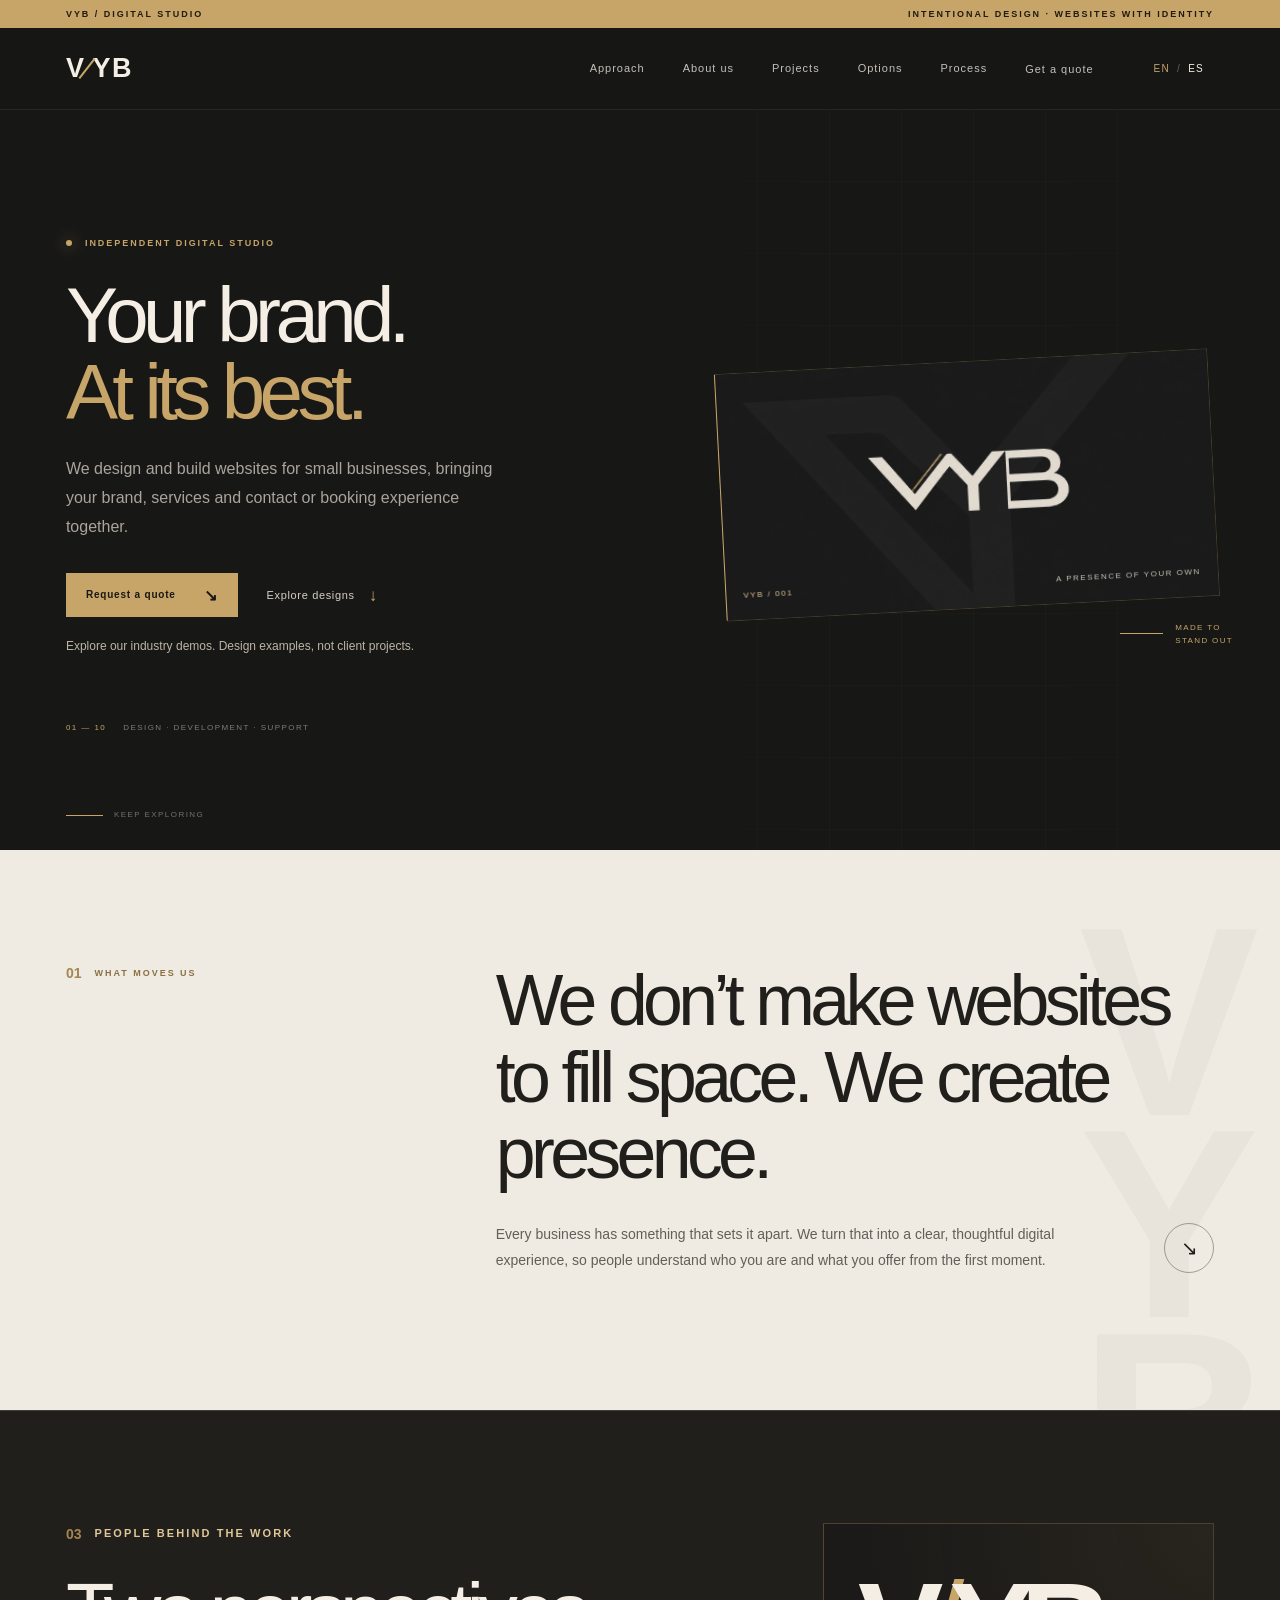
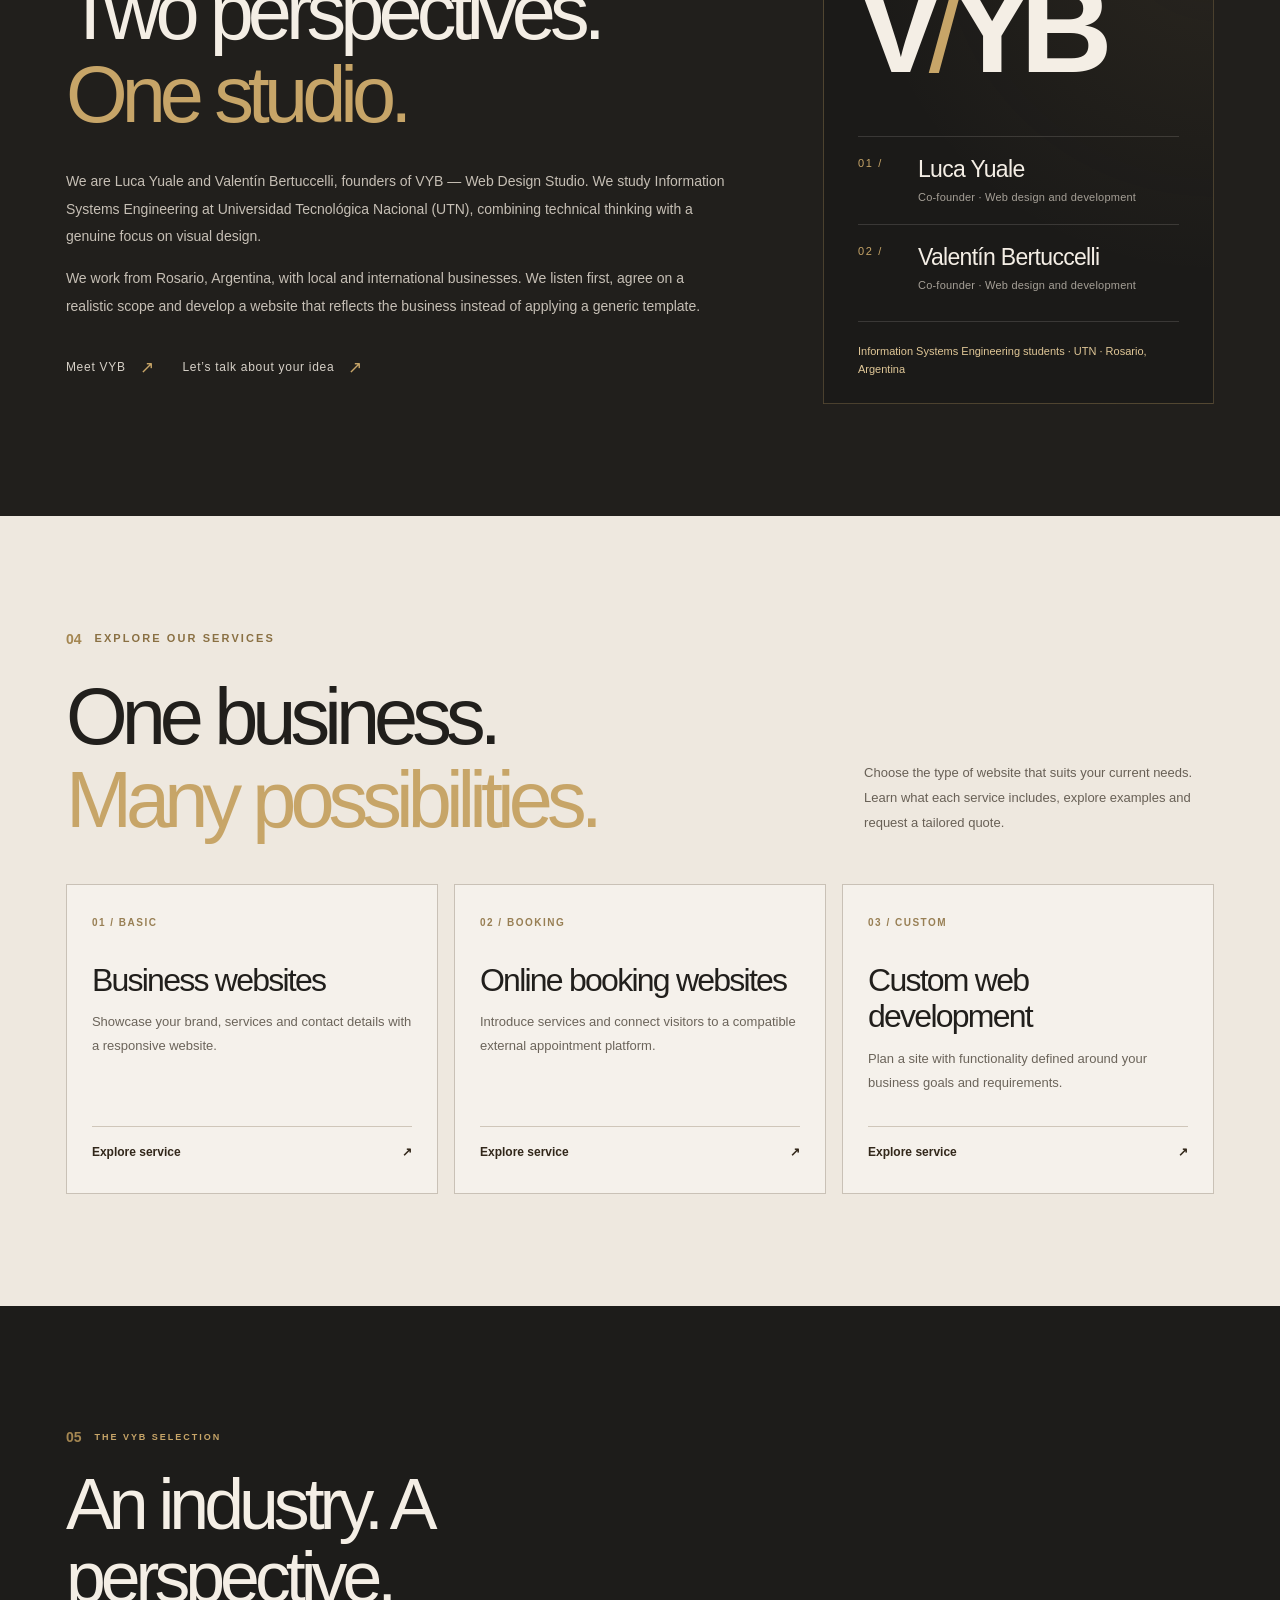
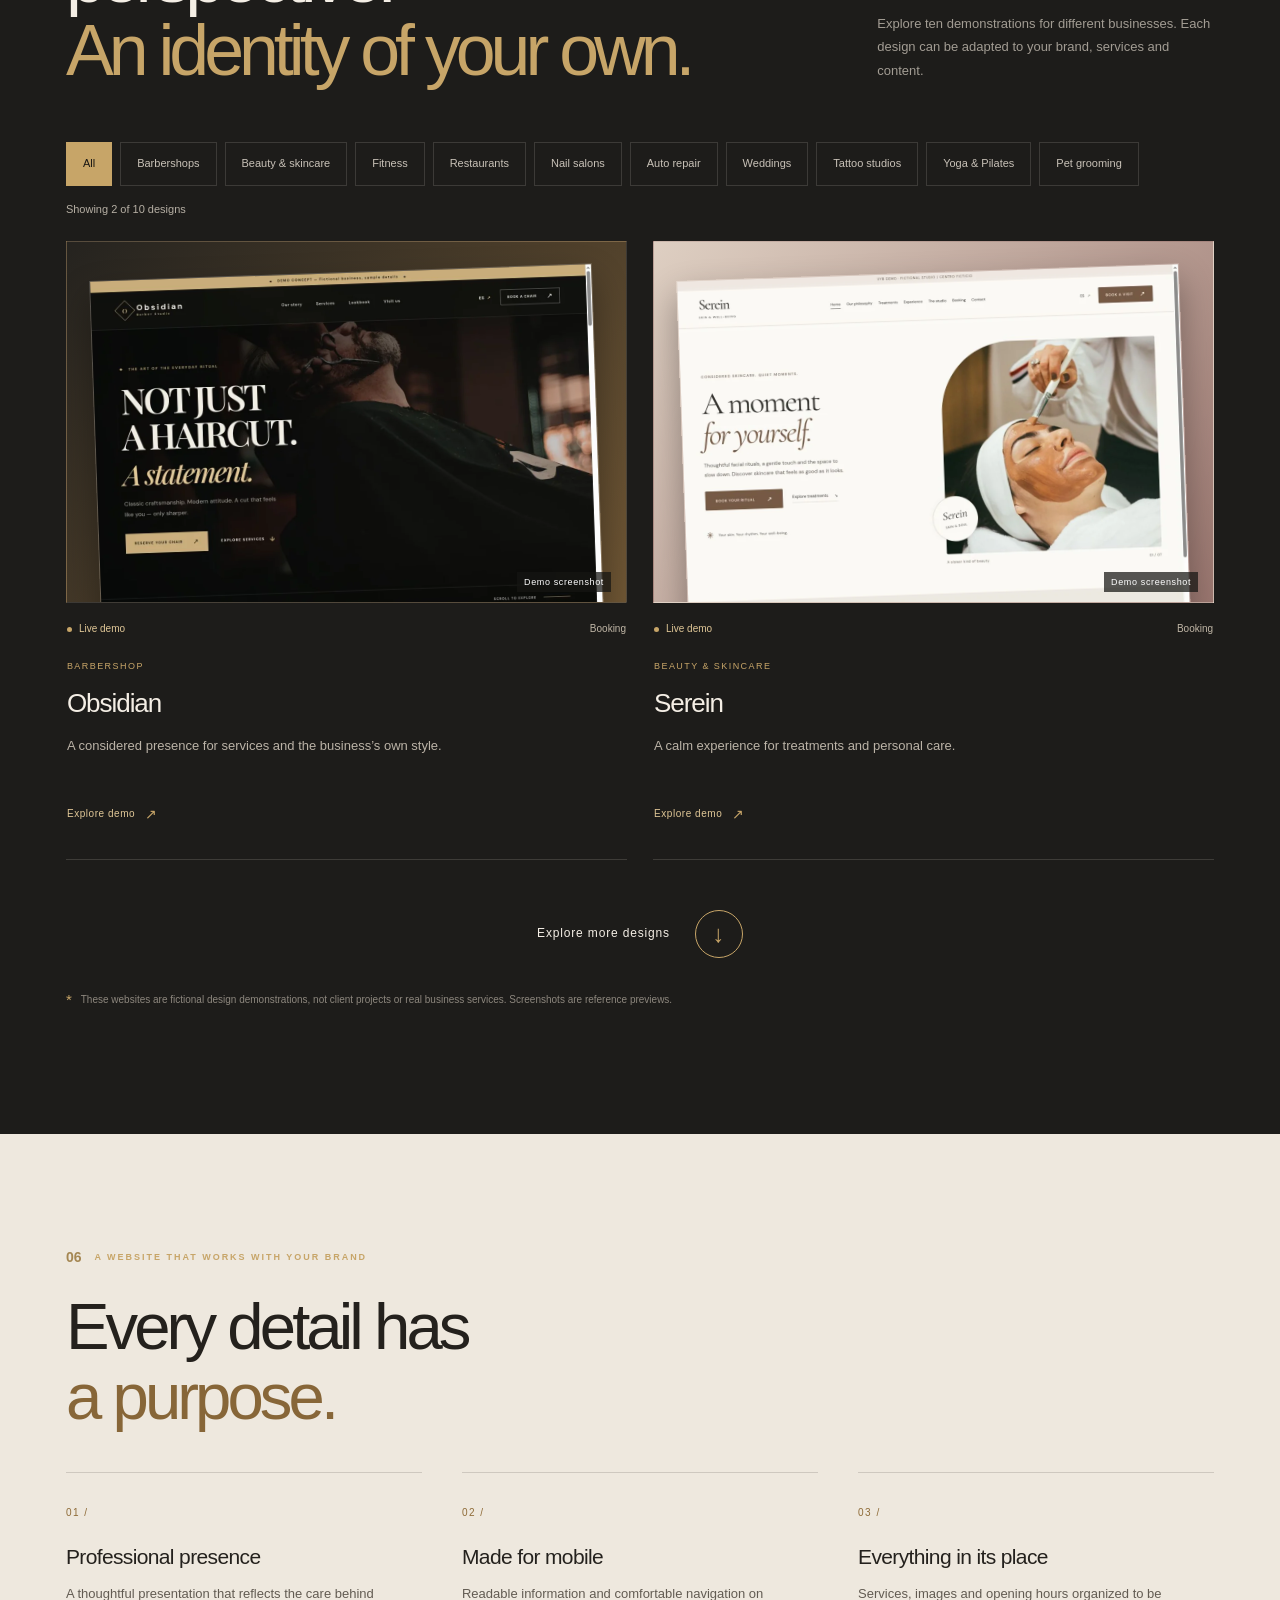
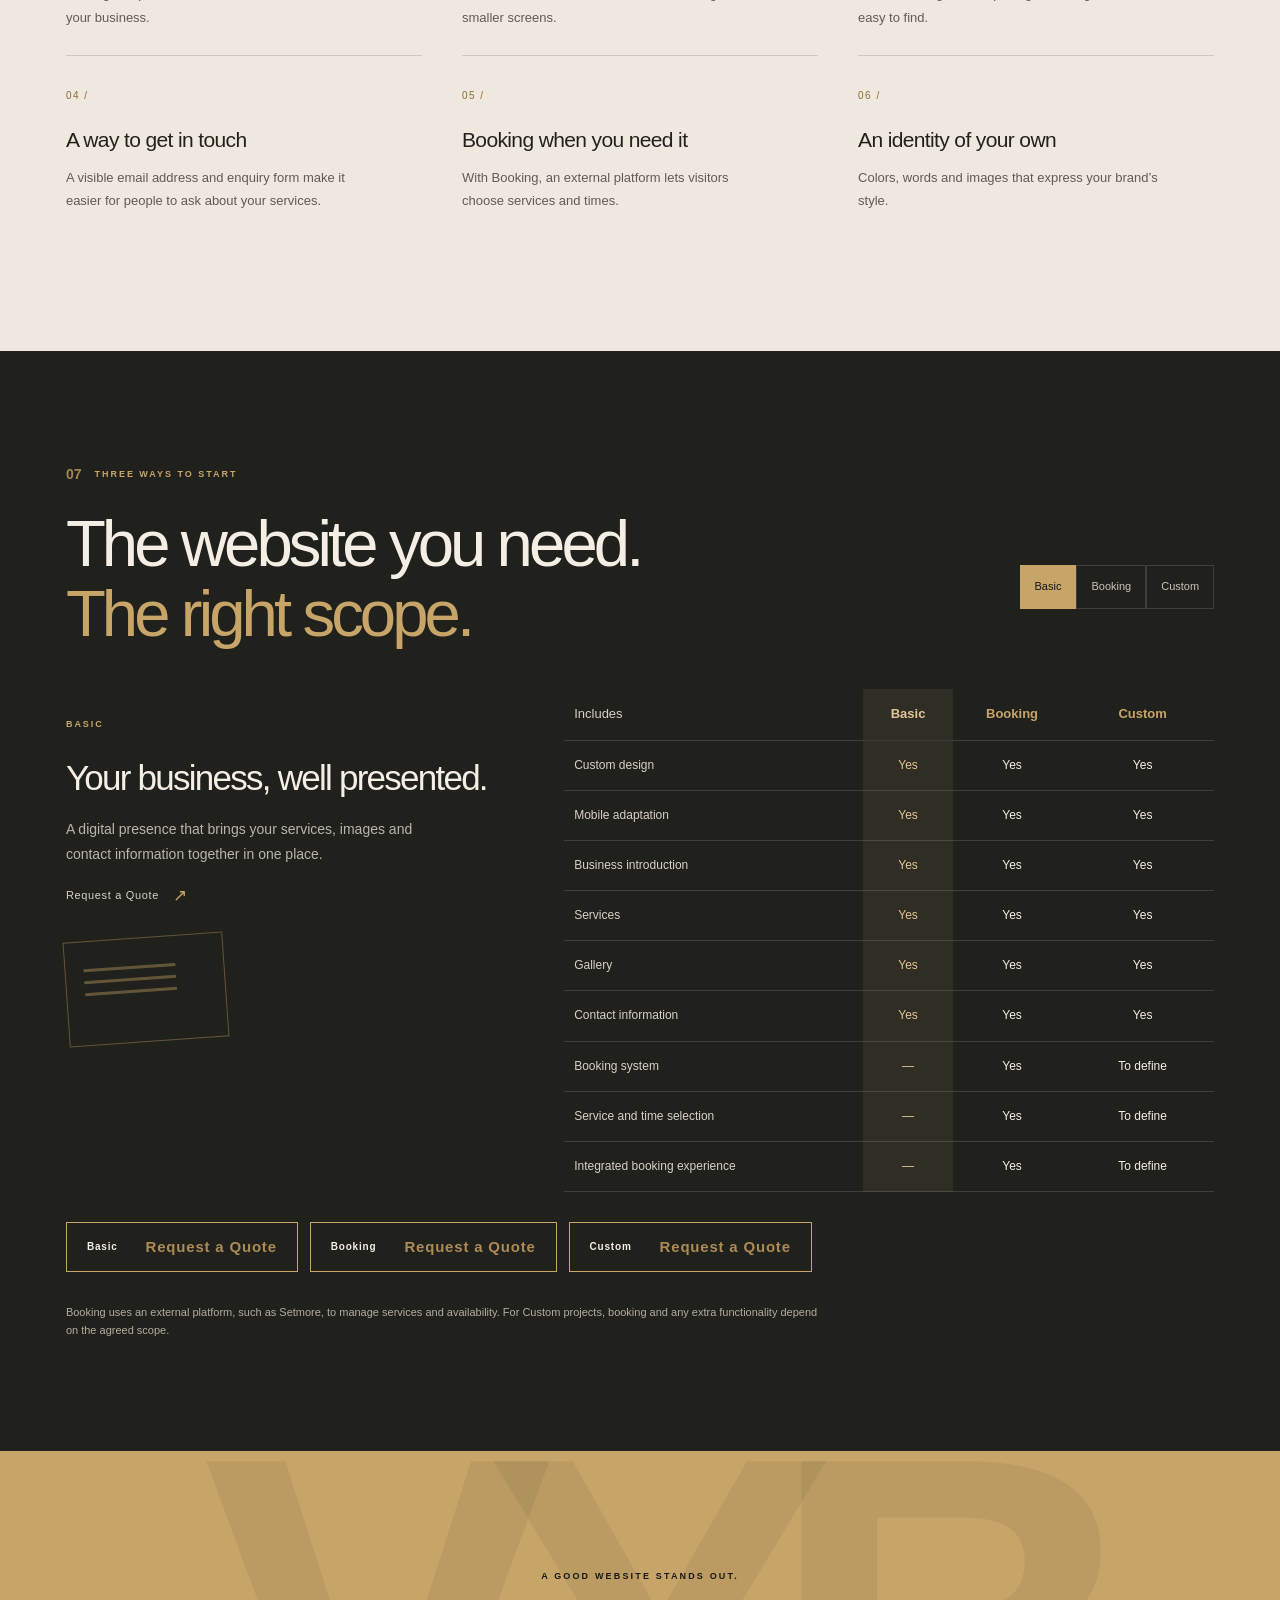
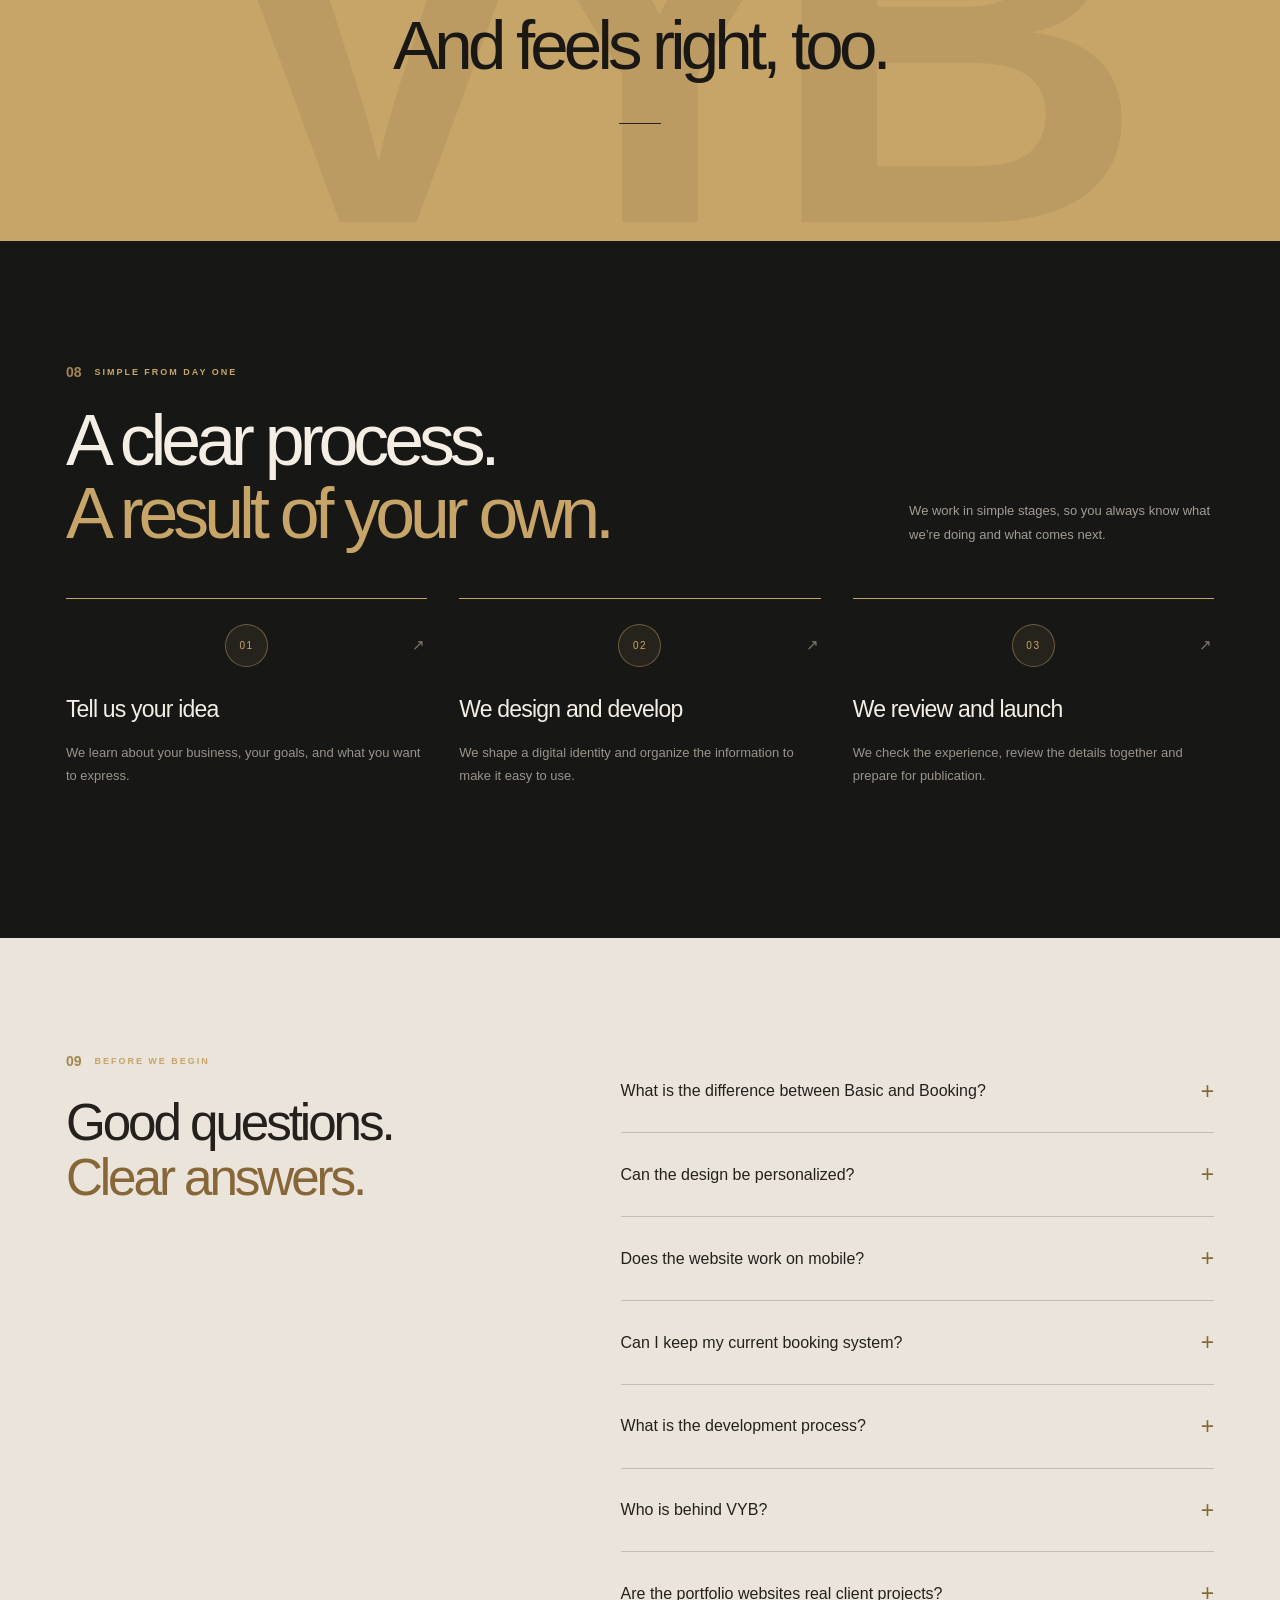
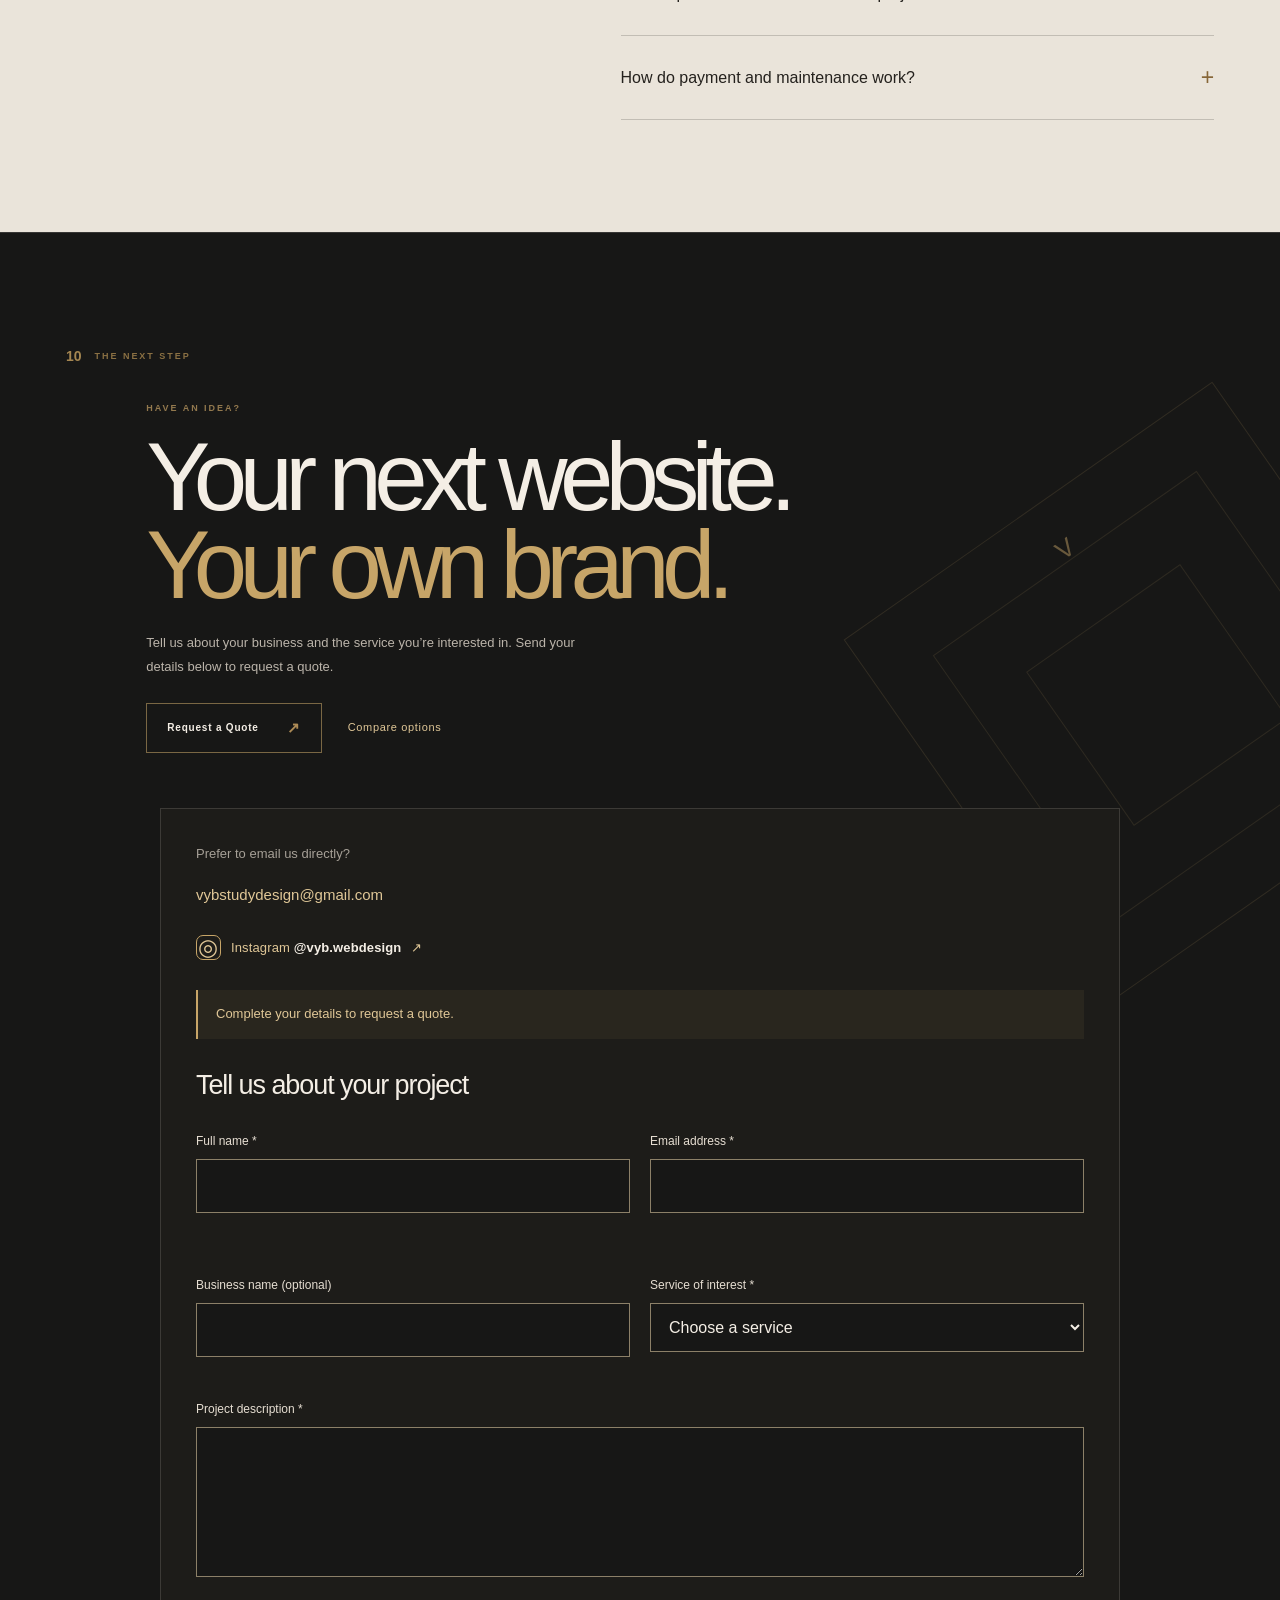
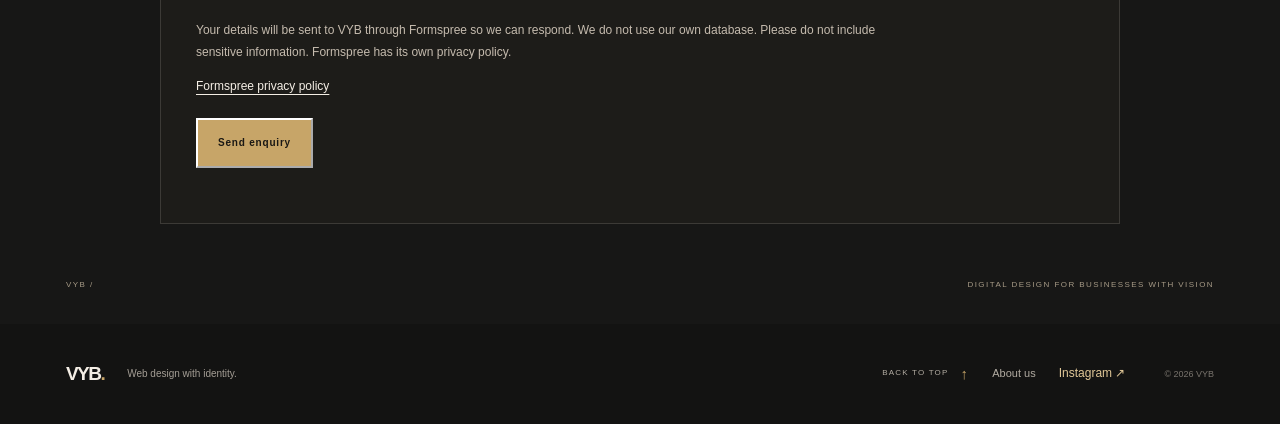
==== commit fa60069e: "Add files via upload" ====
--- a/index.html
+++ b/index.html
@@ -1,15 +1,171 @@
-<!doctype html><html lang="es"><head><meta charset="utf-8"><meta name="viewport" content="width=device-width,initial-scale=1"><meta name="theme-color" content="#101112"><title>Agustín Barroso | MMA profesional · Rosario, Argentina</title><meta name="description" id="meta-description" content="Conocé a Agustín Barroso: peleador profesional de MMA de Rosario. Trayectoria, competencia internacional y propuestas de patrocinio."><meta property="og:type" content="website"><meta property="og:title" content="Agustín Barroso | MMA profesional · Rosario, Argentina"><meta property="og:description" content="Conocé a Agustín Barroso: peleador profesional de MMA de Rosario. Trayectoria, competencia internacional y propuestas de patrocinio."><meta property="og:image" content="assets/hero.webp"><meta name="twitter:card" content="summary_large_image"><link rel="icon" href="data:image/svg+xml,%3Csvg xmlns='http://www.w3.org/2000/svg' viewBox='0 0 64 64'%3E%3Crect width='64' height='64' fill='%23101112'/%3E%3Ctext x='6' y='44' fill='%23fa6156' font-family='Arial' font-weight='900' font-size='34'%3EAB%3C/text%3E%3C/svg%3E"><link rel="preload" as="image" href="assets/hero.webp"><link rel="stylesheet" href="styles.css"><link rel="stylesheet" href="motion.css"><link rel="stylesheet" href="updates.css"><script defer src="config.js"></script><script defer src="motion.js"></script><script defer src="app.js"></script><script defer src="updates.js"></script></head><body>
-<a class="skip-link" href="#main" data-i18n="skip">Saltar al contenido</a><header class="header"><a class="brand" href="#home"><span class="brand-monogram" aria-hidden="true">AB<span>↗</span></span><span class="brand-name" data-brand>Agustín Barroso</span></a><nav id="main-nav" aria-label="Navegación principal"><a href="#athlete" data-i18n="navAbout">El atleta</a><a href="#career" data-i18n="navCareer">Trayectoria</a><a href="#coaching" data-i18n="navCoaching">Asesorías</a><a href="#gallery" data-i18n="navGallery">En acción</a><a href="#partners" data-i18n="navPartners">Sponsors</a></nav><div class="header-controls"><button id="language" type="button" aria-label="Switch to English">ES / EN</button><a class="nav-book" href="#contact" data-i18n="contactCTA">Hablemos</a><button id="menu-toggle" type="button" aria-expanded="false" aria-controls="main-nav" aria-label="Abrir menú"><span></span><span></span></button></div></header>
-<main id="main"><section id="home" class="hero"><img id="hero-image" class="hero-image" src="assets/hero.webp" alt="Agustín Barroso durante una competencia de MMA" width="1015" height="1700" fetchpriority="high"><div class="hero-shade"></div><div class="hero-content wrap"><p class="eyebrow" data-i18n="heroEye">ROSARIO, ARGENTINA / MMA PROFESIONAL</p><h1><span data-i18n="heroFirst">AGUSTÍN</span><span class="hero-last" data-i18n="heroLast">BARROSO.</span></h1><p class="hero-role" data-i18n="heroRole">DISCIPLINA LOCAL. AMBICIÓN GLOBAL.</p><p class="hero-body" data-i18n="heroBody">De Rosario a la escena internacional. Artes marciales mixtas, preparación y un proyecto que se construye todos los días.</p><div class="hero-actions"><a href="#partners" class="button"><span data-i18n="heroCTA">Sumá tu marca al equipo</span><span aria-hidden="true">↗</span></a><a href="#athlete" class="quiet-link"><span data-i18n="heroExplore">Conocé mi historia</span><span aria-hidden="true">↓</span></a></div></div><div class="hero-bottom wrap"><span data-i18n="heroFoot">EL TRABAJO CONTINÚA FUERA DE LA JAULA.</span><span class="hero-coordinate">32°57′ S / 60°39′ W</span></div></section>
-<div class="facts"><div class="wrap facts-grid" id="fact-list"></div><div class="wrap facts-controls"><p class="facts-note" data-i18n="sourceNote">Datos deportivos según dosier del atleta · noviembre 2026</p><button class="facts-motion-toggle" type="button" aria-pressed="false" hidden><span aria-hidden="true">Ⅱ</span><span data-facts-pause-label>Pausar movimiento</span></button></div></div>
-<section id="athlete" class="studio section-pad"><div class="wrap athlete-layout"><div class="athlete-copy reveal"><p class="eyebrow" data-i18n="aboutEye">01 / EL ATLETA</p><h2><span data-i18n="aboutTitle">UNA CARRERA.</span><span class="accent" data-i18n="aboutAccent">MUCHO MÁS QUE UNA PELEA.</span></h2><p class="lead" data-i18n="aboutLead">Peleador profesional de MMA. Licenciado en Actividad Física por la UGR.</p><p data-i18n="aboutBody">Soy Agustín Barroso, deportista de Rosario, Argentina. Mi recorrido reúne diez años en el alto rendimiento, una etapa amateur de 22 peleas y una carrera profesional con experiencia en Argentina, Brasil y Canadá.</p><p data-i18n="aboutSecond">El deporte y la formación académica son parte del mismo camino: prepararme, competir y seguir creciendo. Hoy busco conectar con marcas y proyectos que quieran acompañar esa evolución.</p><a class="text-link" href="https://www.instagram.com/aguu_barroso/" target="_blank" rel="noopener noreferrer" data-instagram><span data-i18n="aboutLink">Seguí el día a día</span><span aria-hidden="true">↗</span></a></div><figure class="athlete-photo reveal"><span class="athlete-photo-accent" aria-hidden="true"></span><img id="portrait-image" src="assets/portrait.webp" alt="Agustín Barroso" width="1000" height="1500" loading="lazy"><figcaption><span>ARG</span><span data-i18n="teamLabel">MMA / BETTA TEAM</span></figcaption></figure></div></section>
-<section id="career" class="career paper section-pad"><div class="wrap"><div class="section-head"><div><p class="eyebrow" data-i18n="careerEye">02 / EL CAMINO RECORRIDO</p><h2><span data-i18n="careerTitle">LOS RESULTADOS</span><span data-i18n="careerAccent">SON PARTE DE LA HISTORIA.</span></h2></div><p class="section-description" data-i18n="careerBody">De la competencia amateur a un escenario internacional. Un recorrido que se sostiene en la preparación y la constancia.</p></div><div class="career-layout"><div class="record-panel"><p data-i18n="recordLabel">RÉCORD PROFESIONAL</p><strong id="record-value">3–1–0</strong><small data-i18n="recordNote">Victorias · Derrotas · Empates</small><div><p data-i18n="winsLabel">FINALIZACIONES EN LAS VICTORIAS</p><b data-i18n="winMethods">2 TKO / 1 SUMISIÓN</b></div></div><div id="achievement-list" class="achievement-list"></div></div><p class="source-note" data-i18n="sourceNote">Datos deportivos según dosier del atleta · noviembre 2026</p></div></section>
-<section id="coaching" class="coaching section-pad"><div class="wrap coaching-layout"><div class="coaching-heading reveal"><p class="eyebrow" data-i18n="coachingEye">FORMACIÓN / ASESORÍAS</p><h2><span data-i18n="coachingTitle">LA EXPERIENCIA.</span><span class="accent" data-i18n="coachingAccent">TAMBIÉN SE COMPARTE.</span></h2><p class="lead" data-i18n="coachingLead">Licenciado en Actividad Física por la UGR. Entrenamiento con conocimiento y experiencia.</p><p class="coaching-date" data-i18n="coachingDate">28 NOV 2025 / GRADUACIÓN UGR</p></div><div class="coaching-copy reveal"><div id="coaching-paragraphs"></div><ul id="coaching-pillars"></ul><a id="coaching-link" href="#contact" class="button"><span data-i18n="coachingCTA">Consultá por las asesorías</span><span aria-hidden="true">↗</span></a><p class="coaching-note" data-i18n="coachingNote">Contame qué buscás y te explico mi forma de trabajo.</p></div></div></section>
-<section id="next" class="next-event section-pad"><div class="wrap"><p class="eyebrow" data-i18n="eventEye">PRÓXIMO OBJETIVO / AGENDA DEL ATLETA</p><div class="event-layout"><h2><span data-i18n="eventHeading">CAMINO A</span><span class="accent" data-i18n="eventCountry">CANADÁ.</span></h2><div class="event-info"><p id="event-date"></p><h3 id="event-name"></h3><p id="event-location"></p><a class="text-link" href="#partners"><span data-i18n="eventCTA">Acompañá el próximo capítulo</span><span aria-hidden="true">↗</span></a></div></div><p class="event-note" data-i18n="eventNote">Agenda informada en el dosier del atleta, sujeta a cambios. La participación y los detalles deben reconfirmarse antes del evento.</p></div><span class="event-backdrop" aria-hidden="true">NEXT</span></section>
-<section id="gallery" class="work paper section-pad"><div class="wrap"><div class="section-head"><div><p class="eyebrow" data-i18n="galleryEye">03 / DENTRO Y FUERA DE LA JAULA</p><h2><span data-i18n="galleryTitle">EL MOMENTO.</span><span data-i18n="galleryAccent">TODO LO QUE HAY DETRÁS.</span></h2></div></div><div class="gallery-toolbar"><div id="gallery-filters" class="filters" role="group" aria-label="Filtrar fotografías"></div><p id="gallery-status" role="status" aria-live="polite"></p></div><div id="gallery-grid" class="gallery-grid"></div></div></section>
-<section id="partners" class="partners section-pad"><div class="wrap"><div class="section-head"><div><p class="eyebrow" data-i18n="partnersEye">04 / MARCAS QUE QUIEREN IR MÁS ALLÁ</p><h2><span data-i18n="partnersTitle">TU MARCA.</span><span class="accent" data-i18n="partnersAccent">PARTE DEL EQUIPO.</span></h2></div><p class="section-description" data-i18n="partnersBody">Una alianza alrededor de un proyecto deportivo real. Contenido, presencia y una historia para construir juntos.</p></div><div class="partner-list" id="partner-list"></div><div class="kit-row"><div><a href="mailto:agusbarroso2020@gmail.com" class="button" data-proposal><span data-i18n="kitCTA">Hablemos de tu marca</span><span aria-hidden="true">↓</span></a><p data-i18n="kitNote">Una propuesta a medida para acompañar el proyecto.</p></div><p data-i18n="partnerNote">Las acciones, ubicaciones y condiciones se acuerdan directamente. Los alcances históricos no garantizan resultados futuros.</p></div></div></section>
-<section class="reach section-pad"><img id="action-image" src="assets/strike.webp" alt="Agustín Barroso" loading="lazy" width="1300" height="866"><div class="reach-shade"></div><div class="wrap reach-layout"><div><p class="eyebrow" data-i18n="reachEye">EL PROYECTO TAMBIÉN SE CUENTA</p><h2><span data-i18n="reachTitle">DEL ENTRENAMIENTO</span><span data-i18n="reachAccent">A LA COMUNIDAD.</span></h2><p class="reach-body" data-i18n="reachBody">Comparto el proceso de un deportista profesional: preparación, competencia y vida fuera de la jaula. Una oportunidad para integrar marcas de forma auténtica en ese recorrido.</p></div><div class="reach-stats"><div id="reach-metrics" class="reach-metrics"></div><small class="reach-note" data-i18n="reachNote">Métricas históricas declaradas por el atleta. No son datos en vivo.</small></div></div></section>
-<section id="contact" class="contact paper section-pad"><div class="wrap"><p class="eyebrow" data-i18n="contactEye">05 / EL PRÓXIMO PASO</p><div class="contact-head"><h2><span data-i18n="contactTitle">HAGAMOS</span><span data-i18n="contactAccent">EQUIPO.</span></h2><p data-i18n="contactBody">Patrocinios, prensa y colaboraciones. Si tu marca o proyecto conecta con este camino, conversemos.</p></div><div class="contact-links"><a href="mailto:agusbarroso2020@gmail.com" id="email-link"><span><small data-i18n="contactMail">Escribime por correo</small><strong id="contact-email">agusbarroso2020@gmail.com</strong></span><span aria-hidden="true">↗</span></a><a href="https://wa.me/5493416615857" id="whatsapp-link" target="_blank" rel="noopener noreferrer"><span data-i18n="contactWhatsapp">Hablemos por WhatsApp</span><span aria-hidden="true">↗</span></a><a href="https://www.instagram.com/aguu_barroso/" id="instagram-link" target="_blank" rel="noopener noreferrer"><span>Instagram / @aguu_barroso</span><span aria-hidden="true">↗</span></a></div><p id="contact-pending" hidden data-i18n="contactPending">El canal de contacto todavía no está configurado.</p></div></section></main>
-<footer><div class="wrap footer-top"><div><strong class="footer-wordmark" data-brand>Agustín Barroso</strong><p data-i18n="footerLine">HECHO EN ROSARIO. PROYECTADO AL MUNDO.</p></div><nav id="footer-nav" aria-label="Navegación del pie"><a href="#athlete" data-i18n="navAbout">El atleta</a><a href="#partners" data-i18n="navPartners">Sponsors</a><a href="#contact" data-i18n="navContact">Contacto</a><a href="#home" data-i18n="backTop">Volver al inicio</a></nav></div><div class="wrap footer-bottom"><span>© <span id="year"></span> <span data-brand>Agustín Barroso</span></span><span data-i18n="footerCredit">Diseño y desarrollo por VYB</span></div></footer>
-<div id="lightbox" class="modal lightbox" role="dialog" aria-modal="true" aria-label="Galería de Agustín Barroso" aria-describedby="lightbox-caption" hidden><div class="lightbox-panel"><div class="lightbox-top"><p id="lightbox-counter" aria-live="polite"></p><button class="icon-button" type="button" id="lightbox-close" aria-label="Cerrar galería">✕</button></div><div class="lightbox-visual"><button type="button" class="icon-button" id="lightbox-prev" aria-label="Fotografía anterior">←</button><img id="lightbox-image" alt=""><button type="button" class="icon-button" id="lightbox-next" aria-label="Fotografía siguiente">→</button></div><p id="lightbox-caption"></p></div></div><noscript><p class="noscript" data-i18n="noScript">Activá JavaScript para usar el selector de idioma y la galería interactiva. Los enlaces de contacto siguen disponibles.</p></noscript>
-</body></html>
+<!doctype html>
+<html lang="en">
+<head>
+  <meta charset="utf-8">
+  <meta name="viewport" content="width=device-width, initial-scale=1">
+  <meta name="google-site-verification" content="R7XJnVFTUJKzbctb2uAe4VW-ow1b09H8lMwTNCmt7tI" />
+  <meta property="og:title" content="VYB — Web Design Studio for Small Businesses">
+  <meta property="og:description" content="Websites for small businesses, designed around your brand. Explore ten industry demos and compare Basic, Booking and Custom. Request a quote from VYB.">
+  <meta property="og:type" content="website">
+  <meta name="author" content="VYB — Web Design Studio">
+  <meta name="robots" content="index,follow,max-image-preview:large">
+  <meta name="theme-color" content="#171716">
+  <meta name="description" content="Websites for small businesses, designed around your brand. Explore ten industry demos and compare Basic, Booking and Custom. Request a quote from VYB.">
+  <title>VYB — Web Design Studio for Small Businesses</title>
+  <link rel="icon" href="assets/favicon.svg" type="image/svg+xml">
+  <link rel="stylesheet" href="styles.css">
+  <link rel="stylesheet" href="motion.css">
+  <script src="config.js" defer></script>
+  <script src="content.js" defer></script>
+  <script src="motion.js" defer></script>
+  <script src="app.js" defer></script>
+  <script src="analytics.js" defer></script>
+  <script src="form.js" defer></script>
+  <script type="application/ld+json">
+  {"@context":"https://schema.org","@type":"Organization","name":"VYB — Web Design Studio","url":"https://vyb.vybstudydesign.workers.dev/","description":"Independent web design studio founded by Luca Yuale and Valentín Bertuccelli, based in Rosario, Argentina.","founder":[{"@type":"Person","name":"Luca Yuale"},{"@type":"Person","name":"Valentín Bertuccelli"}],"address":{"@type":"PostalAddress","addressLocality":"Rosario","addressRegion":"Santa Fe","addressCountry":"AR"},"sameAs":["https://www.instagram.com/vyb.webdesign/"],"email":"vybstudydesign@gmail.com"}
+  </script>
+  <link rel="canonical" href="https://vyb.vybstudydesign.workers.dev/">
+  <meta property="og:url" content="https://vyb.vybstudydesign.workers.dev/">
+  <meta property="og:image" content="https://vyb.vybstudydesign.workers.dev/assets/vyb-logo-email.png">
+  <meta property="og:image:width" content="720">
+  <meta property="og:image:height" content="270">
+  <meta property="og:image:alt" content="VYB — Web Design Studio">
+  <meta property="og:locale" content="en_US">
+  <meta name="twitter:card" content="summary_large_image">
+  <meta name="twitter:title" content="VYB — Web Design Studio for Small Businesses">
+  <meta name="twitter:description" content="Websites for small businesses, designed around your brand. Explore ten industry demos and compare Basic, Booking and Custom. Request a quote from VYB.">
+  <meta name="twitter:image" content="https://vyb.vybstudydesign.workers.dev/assets/vyb-logo-email.png">
+</head>
+<body>
+  <noscript><style>.reveal{opacity:1;transform:none}</style><p style="padding:20px">Activá JavaScript para explorar el catálogo y sus controles. / Enable JavaScript to explore the catalogue and its controls.</p></noscript>
+  <a class="skip-link" href="#contenido" data-i18n="skip">Skip to content</a>
+  <div class="topline" aria-hidden="true"><span data-i18n="topStudio">VYB / DIGITAL STUDIO</span><span data-i18n="topTag">INTENTIONAL DESIGN · WEBSITES WITH IDENTITY</span></div>
+  <header class="site-header">
+    <a class="wordmark" href="#inicio" data-i18n-aria="homeLabel" aria-label="VYB, home"><span>V</span><i aria-hidden="true"></i><span>YB</span></a>
+    <button class="menu-toggle" type="button" aria-expanded="false" aria-controls="main-nav" data-i18n-aria="menuOpen"><span></span><span></span><b data-i18n="menu">Menu</b></button>
+    <nav id="main-nav" class="main-nav" data-i18n-aria="navLabel" aria-label="Main navigation">
+      <a href="#vision" data-i18n="navVision">Approach</a>
+      <a href="#nosotros" data-i18n="navAbout">About us</a>
+      <a href="#proyectos" data-i18n="navProjects">Projects</a>
+      <a href="#modalidades" data-i18n="navModes">Options</a>
+      <a href="#proceso" data-i18n="navProcess">Process</a>
+      <a href="#contacto" class="nav-contact" data-i18n="navContact">Get a quote</a>
+    </nav>
+    <button class="language-toggle" type="button" aria-label="Switch language to Spanish"><span class="lang-current">EN</span><span class="lang-divider">/</span><span class="lang-next">ES</span></button>
+  </header>
+
+  <main id="contenido">
+    <section class="hero" id="inicio" aria-labelledby="hero-title">
+      <div class="hero-grid" aria-hidden="true"></div>
+      <div class="hero-copy reveal">
+        <p class="eyebrow"><span class="eyebrow-dot"></span><span data-i18n="heroEyebrow">INDEPENDENT DIGITAL STUDIO</span></p>
+        <h1 id="hero-title"><span data-i18n="heroLine1">Your brand.</span><br><em data-i18n="heroLine2">At its best.</em></h1>
+        <p class="hero-lede" data-i18n="heroLede">We design and build websites for small businesses, bringing your brand, services and contact or booking experience together.</p>
+        <div class="hero-actions">
+          <a class="button button-gold" href="#quote-form"><span data-i18n="heroQuote">Request a quote</span><span aria-hidden="true">↘</span></a>
+          <a class="text-link" href="#proyectos"><span data-i18n="heroPrimary">Explore designs</span><span aria-hidden="true">↓</span></a>
+        </div>
+        <p class="hero-demo-note" data-i18n="heroProof">Explore our industry demos. Design examples, not client projects.</p>
+        <div class="hero-footnote"><span>01 — 10</span><span data-i18n="heroFootnote">DESIGN · DEVELOPMENT · SUPPORT</span></div>
+      </div>
+      <div class="hero-art reveal">
+        <div class="art-frame">
+          <img class="hero-logo" src="assets/vyb-logo.webp" alt="VYB — Web Design Studio" data-i18n-alt="logoAlt" fetchpriority="high" width="1600" height="800">
+          <span class="art-index">VYB / 001</span>
+          <span class="art-caption" data-i18n="artCaption">A PRESENCE OF YOUR OWN</span>
+        </div>
+        <div class="art-side-note"><span class="side-line"></span><span data-i18n="artSide">MADE TO<br>STAND OUT</span></div>
+      </div>
+      <a class="scroll-cue" href="#vision" data-i18n-aria="scrollLabel" aria-label="Desplazarse a la siguiente sección"><span class="scroll-line"></span><span data-i18n="scroll">KEEP EXPLORING</span></a>
+    </section>
+
+    <section class="intro section-pad" id="vision" aria-labelledby="intro-title">
+      <div class="section-kicker reveal"><span>01</span><span data-i18n="introKicker">WHAT MOVES US</span></div>
+      <div class="intro-content reveal">
+        <h2 id="intro-title" data-i18n="introTitle">We don’t make websites to fill space. We create presence.</h2>
+        <div class="intro-lower">
+          <p data-i18n="introBody">Every business has something that sets it apart. We turn that into a clear, thoughtful digital experience, so people understand who you are and what you offer from the first moment.</p>
+          <a class="round-link" href="#proceso" data-i18n-aria="processLabel" aria-label="Conocer nuestro proceso"><span aria-hidden="true">↘</span></a>
+        </div>
+      </div>
+      <div class="intro-stamp" aria-hidden="true">V<br>Y<br>B</div>
+    </section>
+
+    <!-- Real team and education; no invented client testimonials or qualifications. -->
+    <section class="about-vyb section-pad" id="nosotros" aria-labelledby="about-title">
+      <div class="about-vyb-intro reveal">
+        <div class="section-kicker"><span>03</span><span data-i18n="aboutKicker">PEOPLE BEHIND THE WORK</span></div>
+        <h2 id="about-title" data-i18n="aboutTitle">Two perspectives.<br><em>One studio.</em></h2>
+        <p data-i18n="aboutDescription">We are Luca Yuale and Valentín Bertuccelli, founders of VYB — Web Design Studio. We study Information Systems Engineering at Universidad Tecnológica Nacional (UTN), combining technical thinking with a genuine focus on visual design.</p>
+        <p data-i18n="aboutMission">We work from Rosario, Argentina, with local and international businesses. We listen first, agree on a realistic scope and develop a website that reflects the business instead of applying a generic template.</p>
+        <div class="about-vyb-links">
+          <a class="text-link" href="en/about/" data-local-href-en="en/about/" data-local-href-es="es/nosotros/"><span data-i18n="aboutMore">Meet VYB</span><span aria-hidden="true">↗</span></a>
+          <a class="text-link" href="#contacto"><span data-i18n="aboutContact">Let’s talk about your idea</span><span aria-hidden="true">↗</span></a>
+        </div>
+      </div>
+      <div class="about-vyb-team reveal" aria-label="VYB founders">
+        <div class="about-vyb-monogram" aria-hidden="true">V<span>/</span>YB</div>
+        <div class="founder-row"><span>01 /</span><div><strong>Luca Yuale</strong><small data-i18n="aboutRole">Co-founder · Web design and development</small></div></div>
+        <div class="founder-row"><span>02 /</span><div><strong>Valentín Bertuccelli</strong><small data-i18n="aboutRole">Co-founder · Web design and development</small></div></div>
+        <p class="about-education" data-i18n="aboutEducation">Information Systems Engineering students · UTN · Rosario, Argentina</p>
+      </div>
+    </section>
+
+    <section class="service-paths section-pad" id="servicios-web" aria-labelledby="service-paths-title">
+      <div class="section-kicker"><span>04</span><span data-i18n="servicesKicker">EXPLORE OUR SERVICES</span></div>
+      <div class="service-paths-head"><h2 id="service-paths-title" data-i18n="servicesTitle">One business.<br><em>Many possibilities.</em></h2><p data-i18n="servicesIntro">Choose the type of website that suits your current needs. Learn what each service includes, explore examples and request a tailored quote.</p></div>
+      <div class="service-paths-grid">
+        <article class="service-path reveal"><span class="service-path-no">01 / BASIC</span><h3 data-i18n="service1Title">Business websites</h3><p data-i18n="service1Body">Showcase your brand, services and contact details with a responsive website.</p><a href="en/web-design/" data-local-href-es="es/diseno-web/" data-local-href-en="en/web-design/"><span data-i18n="serviceMore">Explore service</span><span aria-hidden="true">↗</span></a></article>
+        <article class="service-path reveal"><span class="service-path-no">02 / BOOKING</span><h3 data-i18n="service2Title">Online booking websites</h3><p data-i18n="service2Body">Introduce services and connect visitors to a compatible external appointment platform.</p><a href="en/online-booking/" data-local-href-es="es/reservas-online/" data-local-href-en="en/online-booking/"><span data-i18n="serviceMore">Explore service</span><span aria-hidden="true">↗</span></a></article>
+        <article class="service-path reveal"><span class="service-path-no">03 / CUSTOM</span><h3 data-i18n="service3Title">Custom web development</h3><p data-i18n="service3Body">Plan a site with functionality defined around your business goals and requirements.</p><a href="en/custom-web-development/" data-local-href-es="es/desarrollo-web-personalizado/" data-local-href-en="en/custom-web-development/"><span data-i18n="serviceMore">Explore service</span><span aria-hidden="true">↗</span></a></article>
+      </div>
+    </section>
+
+    <section class="projects section-pad" id="proyectos" aria-labelledby="projects-title">
+      <div class="projects-head reveal">
+        <div><div class="section-kicker"><span>05</span><span data-i18n="projectsKicker">THE VYB SELECTION</span></div><h2 id="projects-title" data-i18n="projectsTitle">An industry. A perspective.<br><em>An identity of your own.</em></h2></div>
+        <p data-i18n="projectsIntro">Explore ten demonstrations for different businesses. Each design can be adapted to your brand, services and content.</p>
+      </div>
+      <div class="catalog-filters" role="group" data-i18n-aria="filterLabel"></div><p class="catalog-count" id="catalog-count" role="status"></p>
+      <div class="project-grid" id="project-grid" aria-live="polite"></div>
+      <div class="catalog-expand"><button type="button" id="catalog-more" aria-controls="project-grid" aria-expanded="false" hidden><span data-catalog-label>Explore more designs</span><span class="catalog-expand-arrow" data-catalog-arrow aria-hidden="true">↓</span></button></div>
+      <p class="projects-note"><span class="note-mark">*</span><span data-i18n="projectsNote">These websites are fictional design demonstrations, not client projects or real business services. Screenshots are reference previews.</span></p>
+    </section>
+
+<section id="beneficios" class="benefits section-pad" aria-labelledby="benefits-title"><div class="section-kicker"><span>06</span><span data-i18n="benefitKicker">A WEBSITE THAT WORKS WITH YOUR BRAND</span></div><h2 id="benefits-title" data-i18n="benefitTitle">Every detail has<br><em>a purpose.</em></h2><div class="benefit-grid"><article class="benefit reveal"><span class="benefit-icon" aria-hidden="true">01 /</span><h3 data-i18n="b1Title">Professional presence</h3><p data-i18n="b1Body">A thoughtful presentation that reflects the care behind your business.</p></article><article class="benefit reveal"><span class="benefit-icon" aria-hidden="true">02 /</span><h3 data-i18n="b2Title">Made for mobile</h3><p data-i18n="b2Body">Readable information and comfortable navigation on smaller screens.</p></article><article class="benefit reveal"><span class="benefit-icon" aria-hidden="true">03 /</span><h3 data-i18n="b3Title">Everything in its place</h3><p data-i18n="b3Body">Services, images and opening hours organized to be easy to find.</p></article><article class="benefit reveal"><span class="benefit-icon" aria-hidden="true">04 /</span><h3 data-i18n="b4Title">A way to get in touch</h3><p data-i18n="b4Body">A visible email address and enquiry form make it easier for people to ask about your services.</p></article><article class="benefit reveal"><span class="benefit-icon" aria-hidden="true">05 /</span><h3 data-i18n="b5Title">Booking when you need it</h3><p data-i18n="b5Body">With Booking, an external platform lets visitors choose services and times.</p></article><article class="benefit reveal"><span class="benefit-icon" aria-hidden="true">06 /</span><h3 data-i18n="b6Title">An identity of your own</h3><p data-i18n="b6Body">Colors, words and images that express your brand’s style.</p></article></div></section><section id="modalidades" class="comparison section-pad" aria-labelledby="compare-title"><div class="section-kicker"><span>07</span><span data-i18n="compareKicker">THREE WAYS TO START</span></div><div class="comparison-head"><h2 id="compare-title" data-i18n="compareTitle">The website you need.<br><em>The right scope.</em></h2><div class="mode-switch" role="group" data-i18n-aria="modeLabel"><button type="button" data-mode="basic" aria-pressed="true">Basic</button><button type="button" data-mode="booking" aria-pressed="false">Booking</button><button type="button" data-mode="custom" aria-pressed="false" data-i18n="customName">Custom</button></div></div><div class="compare-layout"><div class="mode-story" id="mode-story" aria-live="polite"><span class="eyebrow" id="mode-name">BASIC</span><h3 id="mode-title"></h3><p id="mode-description"></p><a class="text-link" id="selected-quote" href="#contacto"><span data-i18n="modeCTA">Request a Quote</span><span aria-hidden="true">↗</span></a><div class="mode-art" aria-hidden="true"><span></span><span></span><span></span><i></i></div></div><div class="table-wrap"><table class="compare-table"><caption class="sr-only" data-i18n="tableCaption">Basic, Booking and Custom comparison</caption><thead><tr><th scope="col" data-i18n="feature">Includes</th><th scope="col" data-column="basic">Basic</th><th scope="col" data-column="booking">Booking</th><th scope="col" data-column="custom" data-i18n="customShort">Custom</th></tr></thead><tbody><tr><th scope="row" data-i18n="custom">Custom design</th><td data-column="basic" data-i18n="included">Yes</td><td data-column="booking" data-i18n="included">Yes</td><td data-column="custom" data-i18n="included">Yes</td></tr><tr><th scope="row" data-i18n="mobile">Mobile adaptation</th><td data-column="basic" data-i18n="included">Yes</td><td data-column="booking" data-i18n="included">Yes</td><td data-column="custom" data-i18n="included">Yes</td></tr><tr><th scope="row" data-i18n="business">Business introduction</th><td data-column="basic" data-i18n="included">Yes</td><td data-column="booking" data-i18n="included">Yes</td><td data-column="custom" data-i18n="included">Yes</td></tr><tr><th scope="row" data-i18n="services">Services</th><td data-column="basic" data-i18n="included">Yes</td><td data-column="booking" data-i18n="included">Yes</td><td data-column="custom" data-i18n="included">Yes</td></tr><tr><th scope="row" data-i18n="gallery">Gallery</th><td data-column="basic" data-i18n="included">Yes</td><td data-column="booking" data-i18n="included">Yes</td><td data-column="custom" data-i18n="included">Yes</td></tr><tr><th scope="row" data-i18n="contactInfo">Contact information</th><td data-column="basic" data-i18n="included">Yes</td><td data-column="booking" data-i18n="included">Yes</td><td data-column="custom" data-i18n="included">Yes</td></tr><tr><th scope="row" data-i18n="reservations">Booking system</th><td data-column="basic" data-i18n="notIncluded">—</td><td data-column="booking" data-i18n="included">Yes</td><td data-column="custom" data-i18n="toDefine">To define</td></tr><tr><th scope="row" data-i18n="slots">Service and time selection</th><td data-column="basic" data-i18n="notIncluded">—</td><td data-column="booking" data-i18n="included">Yes</td><td data-column="custom" data-i18n="toDefine">To define</td></tr><tr><th scope="row" data-i18n="integrated">Integrated booking experience</th><td data-column="basic" data-i18n="notIncluded">—</td><td data-column="booking" data-i18n="included">Yes</td><td data-column="custom" data-i18n="toDefine">To define</td></tr></tbody></table></div></div><div class="quote-actions"><a class="button button-outline" href="#contacto" data-quote="basic"><span>Basic</span><span data-i18n="requestQuote">Request a Quote</span></a><a class="button button-outline" href="#contacto" data-quote="booking"><span>Booking</span><span data-i18n="requestQuote">Request a Quote</span></a><a class="button button-outline" href="#contacto" data-quote="custom"><span data-i18n="customName">Custom</span><span data-i18n="requestQuote">Request a Quote</span></a></div><p class="comparison-note" data-i18n="bookingNote">Booking uses an external platform, such as Setmore, to manage services and availability. For Custom projects, booking and any extra functionality depend on the agreed scope.</p></section>
+    <section class="statement" aria-label="VYB">
+      <div class="statement-mark" aria-hidden="true">VYB</div>
+      <p class="statement-overline" data-i18n="statementOverline">A GOOD WEBSITE STANDS OUT.</p>
+      <p class="statement-line" data-i18n="statementLine">And feels right, too.</p>
+      <span class="statement-rule" aria-hidden="true"></span>
+    </section>
+
+    <section class="approach section-pad" id="proceso" aria-labelledby="approach-title">
+      <div class="section-kicker reveal"><span>08</span><span data-i18n="approachKicker">SIMPLE FROM DAY ONE</span></div>
+      <div class="approach-head reveal"><h2 id="approach-title" data-i18n="approachTitle">A clear process.<br><em>A result of your own.</em></h2><p data-i18n="approachIntro">We work in simple stages, so you always know what we’re doing and what comes next.</p></div>
+      <div class="steps">
+        <article class="step reveal"><span class="step-number">01</span><div><h3 data-i18n="step1Title">Tell us your idea</h3><p data-i18n="step1Body">We learn about your business, your goals, and what you want to express.</p></div><span class="step-arrow" aria-hidden="true">↗</span></article>
+        <article class="step reveal"><span class="step-number">02</span><div><h3 data-i18n="step2Title">We design and develop</h3><p data-i18n="step2Body">We shape a digital identity and organize the information to make it easy to use.</p></div><span class="step-arrow" aria-hidden="true">↗</span></article>
+        <article class="step reveal"><span class="step-number">03</span><div><h3 data-i18n="step3Title">We review and launch</h3><p data-i18n="step3Body">We check the experience, review the details together and prepare for publication.</p></div><span class="step-arrow" aria-hidden="true">↗</span></article>
+      </div>
+    </section>
+
+<section class="faq section-pad" id="preguntas" aria-labelledby="faq-title"><div><div class="section-kicker"><span>09</span><span data-i18n="faqKicker">BEFORE WE BEGIN</span></div><h2 id="faq-title" data-i18n="faqTitle">Good questions.<br><em>Clear answers.</em></h2></div><div class="faq-list"><details><summary><span data-i18n="q1">What is the difference between Basic and Booking?</span><i aria-hidden="true">+</i></summary><p data-i18n="a1">Basic presents the business, its services and contact information. Booking adds an integrated experience with an external platform for selecting services and times.</p></details><details><summary><span data-i18n="q2">Can the design be personalized?</span><i aria-hidden="true">+</i></summary><p data-i18n="a2">Yes. We adapt colors, the logo, copy, images and services to the business. The scope of changes is defined when discussing the project.</p></details><details><summary><span data-i18n="q3">Does the website work on mobile?</span><i aria-hidden="true">+</i></summary><p data-i18n="a3">The design adapts to phones, tablets and computers. We review navigation and readability at different screen sizes.</p></details><details><summary><span data-i18n="q4">Can I keep my current booking system?</span><i aria-hidden="true">+</i></summary><p data-i18n="a4">We can assess your existing platform. If it offers a compatible integration, we review how to include it; otherwise, an external link may be an option. Compatibility is confirmed before choosing the solution.</p></details><details><summary><span data-i18n="q5">What is the development process?</span><i aria-hidden="true">+</i></summary><p data-i18n="a5">First we learn about your idea and gather the materials. Then we design and develop the website. Finally, we review it together, complete the necessary checks and prepare for launch.</p></details><details><summary><span data-i18n="qVybWho">Who is behind VYB?</span><i aria-hidden="true">+</i></summary><p data-i18n="aVybWho">VYB was founded by Luca Yuale and Valentín Bertuccelli, Information Systems Engineering students at UTN in Rosario, Argentina.</p></details><details><summary><span data-i18n="qVybDemos">Are the portfolio websites real client projects?</span><i aria-hidden="true">+</i></summary><p data-i18n="aVybDemos">The ten websites shown are demonstrations created by VYB, not commissioned client work. They show visual directions and features we can discuss for your business.</p></details><details><summary><span data-i18n="qVybPricing">How do payment and maintenance work?</span><i aria-hidden="true">+</i></summary><p data-i18n="aVybPricing">Our standard approach is a 50% deposit and the remaining 50% before publication. Hosting and ongoing support are discussed separately in the written quote, depending on the project.</p></details></div></section>
+    <section class="contact section-pad" id="contacto" aria-labelledby="contact-title">
+      <div class="contact-orbit" aria-hidden="true"><span>V</span><span>Y</span><span>B</span></div>
+      <div class="section-kicker reveal"><span>10</span><span data-i18n="contactKicker">THE NEXT STEP</span></div>
+      <div class="contact-content reveal">
+        <p class="contact-overline" data-i18n="contactOverline">HAVE AN IDEA?</p>
+        <h2 id="contact-title" data-i18n="contactTitle">Your next website.<br><em>Your own brand.</em></h2>
+        <p data-i18n="contactBody">Tell us about your business and the service you’re interested in. Send your details below to request a quote.</p>
+        <a class="button button-outline" id="contact-action" href="#quote-form"><span data-i18n="contactButton">Request a Quote</span><span aria-hidden="true">↗</span></a>
+      <a class="text-link contact-secondary" href="#modalidades" data-i18n="contactSecondary">Compare options</a>
+        </div>
+      <div class="contact-form-wrap"><span class="email-label" data-i18n="directEmailLabel">Prefer to email us directly?</span><a id="commercial-email" href="mailto:vybstudydesign@gmail.com">vybstudydesign@gmail.com</a><div class="contact-social"><a id="instagram-contact" href="https://www.instagram.com/vyb.webdesign/" target="_blank" rel="noopener noreferrer" aria-label="Visitar Instagram oficial de VYB, @vyb.webdesign"><span class="instagram-mark" aria-hidden="true">◎</span><span>Instagram <strong>@vyb.webdesign</strong></span><span aria-hidden="true">↗</span></a></div><p class="form-notice" id="form-notice" data-i18n="formPending">Complete your details to request a quote.</p><form inert method="post" id="quote-form" novalidate aria-labelledby="form-title"><h3 id="form-title" data-i18n="formTitle">Tell us about your project</h3><div class="form-grid"><div class="form-field"><label for="quote-fullName" data-i18n="nameLabel">Full name *</label><input id="quote-fullName" name="fullName" type="text" autocomplete="name" maxlength="100" aria-describedby="error-fullName" required><span class="field-error" id="error-fullName"></span></div><div class="form-field"><label for="quote-email" data-i18n="emailLabel">Email address *</label><input id="quote-email" name="email" type="email" autocomplete="email" maxlength="254" aria-describedby="error-email" required><span class="field-error" id="error-email"></span></div><div class="form-field"><label for="quote-business" data-i18n="businessLabel">Business name (optional)</label><input id="quote-business" name="business" type="text" autocomplete="organization" maxlength="120" aria-describedby="error-business" ><span class="field-error" id="error-business"></span></div><div class="form-field"><label for="quote-service" data-i18n="serviceLabel">Service of interest *</label><select id="quote-service" name="service" required aria-describedby="error-service"><option value="" data-i18n="servicePlaceholder">Choose a service</option><option value="basic">Basic</option><option value="booking">Booking</option><option value="custom" data-i18n="customName">Custom</option></select><span class="field-error" id="error-service"></span></div></div><div class="form-field"><label for="quote-description" data-i18n="descriptionLabel">Project description *</label><textarea id="quote-description" name="description" rows="5" required minlength="20" maxlength="3000" aria-describedby="error-description"></textarea><span class="field-error" id="error-description"></span></div><div class="honey" aria-hidden="true"><label>Leave empty<input name="_gotcha" type="text" tabindex="-1" autocomplete="off"></label></div><p class="privacy-note" data-i18n="formPrivacy">Your details will be sent to VYB through Formspree so we can respond. We do not use our own database. Please do not include sensitive information. Formspree has its own privacy policy.</p><a class="privacy-link" href="https://formspree.io/legal/privacy-policy/" target="_blank" rel="noopener noreferrer" data-i18n="privacyLink">Formspree privacy policy</a><p id="analytics-privacy" class="privacy-note" hidden data-i18n="analyticsPrivacy">Optional analytics measures visits and general actions; it does not include the contents of your enquiry.</p><button class="button button-gold" id="form-submit" type="submit" disabled data-i18n="formCheck">Send enquiry</button><p id="form-status" role="status" aria-live="polite" tabindex="-1"></p></form></div><div class="contact-meta"><span>VYB /</span><span data-i18n="contactMeta">DIGITAL DESIGN FOR BUSINESSES WITH VISION</span></div>
+    </section>
+  </main>
+
+  <footer class="site-footer"><a class="footer-wordmark" href="#inicio">VYB<span>.</span></a><p data-i18n="footerNote">Web design with identity.</p><a href="#inicio" class="back-top"><span data-i18n="backTop">BACK TO TOP</span><span aria-hidden="true">↑</span></a><a class="footer-about-link" href="#nosotros" data-i18n="navAbout">About us</a><a id="instagram-link" href="https://www.instagram.com/vyb.webdesign/" target="_blank" rel="noopener noreferrer" aria-label="Instagram oficial VYB, @vyb.webdesign">Instagram ↗</a><small>© <span id="year"></span> VYB</small></footer>
+<a class="mobile-quote" href="#quote-form" data-i18n="heroQuote">Request a quote</a>
+</body>
+</html>
--- a/styles.css
+++ b/styles.css
@@ -1,18 +1,2269 @@
-:root{--background:#171817;--surface:#222321;--paper:#eee9df;--ink:#232622;--muted:#b8b8ac;--accent:#d0a085;--border:#45463f;--sans:Arial,Helvetica,sans-serif;--serif:Georgia,'Times New Roman',serif;color-scheme:dark;scroll-behavior:smooth;scroll-padding-top:100px}*{box-sizing:border-box}body{margin:0;background:var(--background);color:var(--paper);font:14px/1.7 var(--sans);-webkit-font-smoothing:antialiased}h1,h2,h3,p,figure{margin:0}button,a{-webkit-tap-highlight-color:transparent}button{font:inherit;color:inherit;cursor:pointer}a{color:inherit;text-decoration:none}img{display:block;width:100%;height:100%;object-fit:cover}[hidden]{display:none!important}button:focus-visible,a:focus-visible,summary:focus-visible{outline:2px solid var(--accent);outline-offset:5px}.wrap{width:calc(100% - 112px);max-width:1400px;margin:auto}.section-pad{padding-block:110px}.skip-link{position:fixed;z-index:200;top:10px;left:10px;padding:10px 20px;background:var(--paper);color:var(--ink);transform:translateY(-150%)}.skip-link:focus{transform:none}.demo-ribbon{background:var(--surface);font-size:8px;letter-spacing:.15em;text-align:center;padding:6px 15px;color:var(--muted)}.header{position:sticky;top:0;z-index:30;background:var(--background);border-bottom:1px solid var(--border);padding:20px 4.2%;min-height:90px;display:flex;align-items:center;justify-content:space-between;gap:28px}.brand{display:flex;flex-direction:column;flex-shrink:0}.brand strong{font-size:29px;letter-spacing:-.075em;line-height:1;font-weight:800}.brand small{font-size:7px;letter-spacing:.31em;margin-top:7px}#brand-logo{width:110px;height:40px;margin-bottom:5px}#brand-logo img{object-fit:contain}.header nav{display:flex;gap:26px}.header nav a{font-size:10px;min-height:44px;display:flex;align-items:center;position:relative;color:var(--muted)}.header nav a:after{content:'';height:1px;background:var(--accent);position:absolute;left:0;right:0;bottom:4px;transform:scaleX(0);transform-origin:left;transition:transform .25s}.header nav a:hover,.header nav a[aria-current]{color:var(--paper)}.header nav a:hover:after,.header nav a[aria-current]:after{transform:scaleX(1)}.header-controls{display:flex;align-items:center;gap:20px}#language{font-size:9px;background:transparent;border:0;min-height:44px;white-space:nowrap}.nav-book{background:none;border:1px solid var(--accent);min-height:44px;padding:10px 16px;font-size:9px;transition:background .25s,color .25s}.nav-book:hover{background:var(--accent);color:var(--ink)}#menu-toggle{display:none;width:44px;min-height:44px;padding:10px;border:0;background:none}#menu-toggle span{height:1px;background:var(--paper);display:block;margin-block:7px}.hero{min-height:760px;position:relative;display:flex;flex-direction:column;justify-content:center;overflow:hidden}.hero-image{position:absolute;inset:0;width:100%;height:100%;object-position:65% 50%}.hero-shade{position:absolute;inset:0;background:linear-gradient(90deg,#101210e8 0%,#101210ac 28%,#10121016 80%),linear-gradient(0deg,#10121099,transparent 30%)}.hero-content{position:relative;padding-block:65px 110px}.eyebrow{font-size:9px;letter-spacing:.15em;font-weight:500;line-height:1.8;color:var(--accent);text-transform:uppercase}.hero h1{font-size:clamp(78px,8.5vw,132px);line-height:.92;letter-spacing:-.07em;font-weight:500;margin:26px 0 30px;max-width:800px}.hero h1 span,.hero h1 em{display:block}.hero h1 em{font:italic 1em/.98 var(--serif);letter-spacing:-.06em;color:var(--accent)}.hero-body{font-size:12px;line-height:1.9;max-width:330px;color:var(--paper)}.hero-actions{display:flex;align-items:center;gap:34px;margin-top:28px}.button{border:1px solid var(--accent);background:var(--accent);color:var(--ink);min-height:52px;padding:14px 23px;display:inline-flex;gap:30px;align-items:center;justify-content:space-between;font-size:10px;line-height:1.5;font-weight:600;transition:transform .25s,box-shadow .25s}.button>span:last-child{font-size:19px;line-height:1}.button:hover{transform:translateY(-3px);box-shadow:5px 5px 0 #ffffff1a}.button.dark{background:var(--ink);border-color:var(--ink);color:var(--paper)}.quiet-link{display:flex;align-items:center;gap:23px;min-height:44px;font-size:10px;border-bottom:1px solid #eee9df50}.hero-bottom{position:absolute;bottom:25px;left:0;right:0;display:flex;justify-content:space-between;gap:30px;font-size:8px;letter-spacing:.12em;color:var(--paper)}.hero-image-note{max-width:300px;text-align:right;font-size:8px;letter-spacing:0}.paper{background:var(--paper);color:var(--ink);color-scheme:light}.paper .eyebrow{color:var(--ink)}.section-head{display:flex;justify-content:space-between;align-items:flex-end;gap:80px;margin-bottom:44px}h2{font-size:clamp(42px,4.4vw,68px);font-weight:400;line-height:1.08;letter-spacing:-.055em;margin-top:18px}h2>span,h2>em{display:block}h2 em{font-family:var(--serif);font-weight:400;letter-spacing:-.05em;color:var(--accent)}.paper h2 em{color:var(--ink)}.section-description{font-size:12px;max-width:320px;line-height:1.9;color:var(--muted)}.paper .section-description{color:var(--ink)}.gallery-toolbar{display:flex;align-items:center;justify-content:space-between;gap:20px;border-top:1px solid #23262240;padding:20px 0 25px}.filters{display:flex;gap:7px;flex-wrap:wrap}.filters button{font-size:10px;color:var(--ink);background:none;border:1px solid transparent;padding:10px 18px;min-height:44px;border-radius:25px;transition:background .2s,color .2s}.filters button:hover{border-color:var(--ink)}.filters button[aria-pressed=true]{color:var(--paper);background:var(--ink)}#gallery-status{font-size:9px;white-space:nowrap}.gallery-grid{display:grid;grid-template-columns:repeat(3,minmax(0,1fr));gap:28px}.gallery-card{border:0;padding:0;background:none;text-align:left;color:var(--ink);display:block;min-width:0;animation:enter .4s ease both}.gallery-photo{height:auto;aspect-ratio:3/4;overflow:hidden;background:var(--ink);position:relative;display:block}.gallery-card:nth-child(3n+2){padding-top:65px}.gallery-photo img{transition:transform .7s;filter:saturate(.7)}.gallery-card:hover img{transform:scale(1.045);filter:saturate(1)}.gallery-open{position:absolute;right:15px;bottom:15px;background:var(--paper);color:var(--ink);width:36px;height:36px;display:grid;place-items:center;font-size:24px;border-radius:50%}.gallery-caption{display:flex;justify-content:space-between;align-items:center;gap:10px;padding:17px 0 6px;font-size:17px;letter-spacing:-.03em}.gallery-caption small{font-size:8px;letter-spacing:.07em}.gallery-note{font-size:9px;display:block;line-height:1.6;max-width:270px}.studio-layout{display:grid;grid-template-columns:1fr 1fr;gap:14%;align-items:center}.studio h2{font-size:clamp(56px,6vw,90px)}.studio-symbol{display:block;font-size:90px;color:var(--accent);line-height:1;margin-top:50px}.studio-copy .lead{font:italic 30px/1.35 var(--serif);color:var(--paper);letter-spacing:-.03em;margin-bottom:30px}.studio-copy>p{font-size:12px;color:var(--muted);line-height:1.9}.studio-detail{padding-top:30px;margin-top:35px;border-top:1px solid var(--border)}.specialties{background:var(--surface);padding-top:70px;padding-bottom:75px}.specialties>.wrap{display:grid;grid-template-columns:1fr 1.4fr;gap:12%}.specialties-head>p:last-child{font-size:10px;color:var(--muted);margin-top:25px;max-width:260px}.specialty-row{border-top:1px solid var(--border);display:grid;grid-template-columns:36px 1fr;gap:17px;padding:20px 0}.specialty-row:last-child{border-bottom:1px solid var(--border)}.specialty-number{font-size:9px;color:var(--accent);padding-top:6px}.specialty-row h3{font-size:23px;letter-spacing:-.03em;font-weight:400}.specialty-row p{font-size:10px;color:var(--muted);margin-top:4px}.artist-list{display:grid;grid-template-columns:repeat(2,minmax(0,1fr));gap:32px}.artist-card{padding:35px;border:1px solid var(--border);background:var(--surface);display:grid;grid-template-columns:100px 1fr;gap:30px;position:relative;overflow:hidden}.artist-monogram{width:100px;height:130px;border:1px solid var(--accent);border-radius:50% 50% 0 0;display:flex;align-items:center;justify-content:center;font:italic 39px var(--serif);color:var(--accent)}.artist-portrait{width:100px;height:130px;object-fit:cover}.artist-card h3{font-size:30px;letter-spacing:-.04em;font-weight:400}.artist-role{font-size:10px;color:var(--accent);margin-top:2px}.artist-bio{font-size:11px;color:var(--muted);margin-top:18px}.artist-tag{font-size:7px;letter-spacing:.08em;margin-top:17px;display:block;color:var(--muted)}.text-link{display:inline-flex;align-items:center;gap:20px;background:none;border:0;border-bottom:1px solid var(--accent);padding:10px 0 5px;min-height:44px;font-size:10px;color:inherit}.artist-card .text-link{margin-top:18px}.process-list{display:grid;grid-template-columns:repeat(3,minmax(0,1fr));gap:35px}.process-card{border-top:1px solid #23262260;padding-top:23px}.process-card>span{font:italic 43px var(--serif);color:var(--ink)}.process-card h3{font-size:20px;letter-spacing:-.03em;font-weight:400;margin:25px 0 14px}.process-card p{font-size:11px;max-width:300px}.process-cta{display:flex;align-items:center;gap:30px;margin-top:40px}.process-cta p{font-size:10px;max-width:330px}.care-list{display:grid;grid-template-columns:repeat(3,minmax(0,1fr));gap:40px}.care-card{border-top:1px solid var(--border);padding-top:22px}.care-card h3{font-size:19px;font-weight:400;letter-spacing:-.03em}.care-card p{font-size:11px;line-height:1.9;color:var(--muted);margin-top:16px}.questions{background:var(--surface);border-block:1px solid var(--border)}.questions-layout{display:grid;grid-template-columns:1fr 1.25fr;gap:12%}.questions h2{margin-bottom:25px}details{border-bottom:1px solid var(--border)}details:first-child{border-top:1px solid var(--border)}summary{display:flex;align-items:center;justify-content:space-between;gap:20px;list-style:none;padding:21px 0;cursor:pointer;font-size:13px}summary::-webkit-details-marker{display:none}summary:after{content:'+';font-size:23px;color:var(--accent)}details[open] summary:after{content:'−'}details>p{font-size:11px;color:var(--muted);line-height:1.9;padding:0 25px 25px 0}.aftercare{padding-top:70px;padding-bottom:70px}.aftercare h2{font-size:40px;margin-top:0}.source-note{font-size:9px;color:var(--muted);margin-top:30px}.source-note a{text-decoration:underline;text-underline-offset:3px}.contact-head{display:flex;justify-content:space-between;align-items:end;gap:40px}.contact-head h2{font-size:clamp(60px,7vw,100px)}.contact-head>div{max-width:280px;padding-bottom:8px}.contact-head>div>p{font-size:13px;margin-bottom:24px}.contact-grid{display:grid;grid-template-columns:1.15fr 1fr 1fr;gap:80px;border-top:1px solid #23262250;margin-top:55px;padding-top:35px}.contact-grid h3{font-size:9px;letter-spacing:.12em;font-weight:500;margin-bottom:22px}.contact-grid p{font-size:13px}.contact-grid small{font-size:10px;display:block;margin-top:14px}.hours-row{display:flex;justify-content:space-between;gap:20px;font-size:11px;margin-bottom:11px}#contact-links p{font-size:11px;line-height:1.9}#contact-links a{font-size:12px;display:flex;justify-content:space-between;gap:15px;margin-bottom:15px;text-decoration:underline;text-underline-offset:4px}footer{padding:60px 0 25px}.footer-top{display:flex;justify-content:space-between;gap:40px;align-items:center}.footer-top strong{font-size:47px;line-height:1;letter-spacing:-.08em}.footer-top p{font-size:10px;color:var(--muted);margin-top:13px}.footer-top nav{display:flex;gap:30px;flex-wrap:wrap}.footer-top nav a{font-size:10px;display:flex;align-items:center;min-height:44px}.footer-bottom{margin-top:40px;padding-top:20px;border-top:1px solid var(--border);display:flex;justify-content:space-between;gap:20px;font-size:8px;color:var(--muted)}.modal-open{overflow:hidden}.modal{position:fixed;inset:0;z-index:100;background:#080a08db;backdrop-filter:blur(9px);display:flex;justify-content:center;align-items:center;padding:24px}.booking-panel{width:980px;max-width:100%;max-height:calc(100dvh - 48px);overflow:auto;background:var(--background);border:1px solid var(--border);padding:28px;box-shadow:0 30px 100px #0009}.modal-header{display:flex;justify-content:space-between;gap:25px;align-items:start}.modal-header h2{font-size:34px;line-height:1.15;margin-top:9px;max-width:600px}.icon-button{background:none;border:1px solid var(--border);display:grid;place-items:center;min-width:44px;width:44px;height:44px;font-size:21px;flex-shrink:0}.icon-button:hover{border-color:var(--accent);color:var(--accent)}#booking-help{font-size:12px;color:var(--muted);margin-top:22px;margin-bottom:15px;max-width:750px}#booking-frame{width:100%;height:57dvh;min-height:300px;border:0;background:white}.privacy-note{font-size:10px;color:var(--muted);margin-top:18px}.lightbox-panel{width:1000px;max-width:100%;height:calc(100dvh - 48px);display:flex;flex-direction:column}.lightbox-top{display:flex;justify-content:space-between;align-items:center;margin-bottom:14px;gap:20px;font-size:11px}.lightbox-visual{display:grid;grid-template-columns:44px minmax(0,1fr) 44px;gap:20px;align-items:center;flex:1;min-height:0}.lightbox-visual img{object-fit:contain;min-height:0;max-height:100%;height:100%}#lightbox-caption{font-size:16px;margin-top:14px;text-align:center}#lightbox-note{font-size:10px;color:var(--muted);text-align:center;margin-top:4px}.reveal{opacity:0;transform:translateY(20px);transition:opacity .7s,transform .7s}.reveal.visible{opacity:1;transform:none}.noscript{padding:20px;background:var(--paper);color:var(--ink)}@keyframes enter{from{opacity:0;transform:translateY(12px)}to{opacity:1;transform:translateY(0)}}
-@media(min-width:1500px){.hero{min-height:860px}}@media(max-width:1100px){.header{gap:18px}.header nav{gap:17px}.header-controls{gap:12px}.nav-book{display:none}.section-head{gap:45px}.artist-card{padding:25px;gap:20px;grid-template-columns:70px 1fr}.artist-monogram,.artist-portrait{width:70px;height:100px;font-size:30px}.contact-grid{gap:40px}.hero h1{font-size:104px}}
-@media(max-width:960px){.wrap{width:calc(100% - 64px)}.header{min-height:82px;padding:17px 32px}.header nav{display:none;position:absolute;left:0;right:0;top:100%;padding:15px 32px 22px;background:var(--background);border-bottom:1px solid var(--border);flex-direction:column;gap:0}.header nav.open{display:flex}.header nav a{font-size:14px}.header nav a:after{display:none}#menu-toggle{display:block}.hero{min-height:800px}.hero h1{font-size:100px}.hero-image{object-position:64% 50%}.hero-shade{background:linear-gradient(90deg,#101210e0,#10121040),linear-gradient(0deg,#10121099,transparent 40%)}.section-pad{padding-block:80px}.gallery-grid{gap:20px}.gallery-caption{font-size:15px}.gallery-caption small{font-size:7px}.studio-layout{gap:10%}.studio-copy .lead{font-size:26px}.artist-list{gap:20px}.artist-card{grid-template-columns:1fr}.artist-monogram{height:110px;width:90px}.questions-layout{gap:7%}.contact-head{align-items:start;flex-direction:column;gap:30px}.contact-head>div{max-width:500px}.contact-grid{gap:30px}.footer-top nav{gap:20px}.footer-bottom{flex-wrap:wrap}.gallery-toolbar{flex-direction:column;align-items:start}.specialties>.wrap{gap:9%;grid-template-columns:1fr 1.2fr}}
-@media(max-width:600px){.wrap{width:calc(100% - 40px)}.demo-ribbon{font-size:6px;letter-spacing:.09em;padding-block:7px}.header{padding:14px 20px;min-height:76px}.brand strong{font-size:25px}.brand small{font-size:6px}.header-controls{gap:14px}.hero{min-height:750px;min-height:calc(100svh - 95px)}.hero-image{object-position:62% 50%}.hero-shade{background:linear-gradient(90deg,#101210e8,#10121050),linear-gradient(0deg,#101210b0,transparent 50%)}.hero-content{padding-block:65px 135px}.hero h1{font-size:clamp(65px,16.9vw,92px);margin-block:25px 27px}.hero-body{max-width:290px;font-size:12px}.hero .eyebrow{font-size:8px}.hero-actions{flex-direction:column;align-items:start;gap:13px;margin-top:27px}.quiet-link{font-size:10px}.hero-bottom{bottom:20px;flex-direction:column;gap:12px;font-size:7px}.hero-image-note{text-align:left;max-width:280px;font-size:7px}.section-pad{padding-block:65px}.section-head{display:block;margin-bottom:30px}.section-description{max-width:100%;margin-top:24px;font-size:12px}h2{font-size:43px;margin-top:18px}.gallery-grid{grid-template-columns:repeat(2,minmax(0,1fr));gap:30px 15px}.gallery-card:nth-child(3n+2){padding-top:0}.gallery-card:first-child{grid-column:1/-1}.gallery-card:first-child .gallery-photo{aspect-ratio:4/4.7}.gallery-photo{aspect-ratio:3/4.7}.gallery-caption{display:block;font-size:15px;padding-top:13px}.gallery-caption small{display:block;font-size:8px;margin-top:5px}.gallery-note{font-size:8px;margin-top:5px}.gallery-open{width:28px;height:28px;font-size:19px;right:9px;bottom:9px}.filters{gap:3px}.filters button{padding:9px 14px;font-size:10px}.gallery-toolbar{padding-block:15px 25px;gap:14px}.studio-layout{grid-template-columns:1fr;gap:32px}.studio h2{font-size:57px}.studio-symbol{position:absolute;right:10px;bottom:0;font-size:64px;margin:0}.studio-statement{position:relative}.studio-copy .lead{font-size:27px;max-width:300px}.studio-copy>p{font-size:12px}.studio-detail{padding-top:24px;margin-top:24px}.specialties>.wrap{grid-template-columns:1fr;gap:35px}.specialties-head>p:last-child{max-width:100%}.specialty-row{padding:17px 0}.artist-list{grid-template-columns:1fr}.artist-card{grid-template-columns:70px 1fr;padding:24px 20px;gap:20px}.artist-monogram,.artist-portrait{width:70px;height:95px;font-size:29px}.artist-card h3{font-size:28px}.process-list{grid-template-columns:1fr;gap:28px}.process-card{position:relative;padding:23px 0 0 55px}.process-card>span{position:absolute;left:0;top:20px;font-size:35px}.process-card h3{margin:0 0 12px;font-size:23px}.process-card p{font-size:12px;max-width:none}.process-cta{flex-direction:column;align-items:start;gap:18px;margin-top:30px}.care-list{grid-template-columns:1fr;gap:28px}.care-card h3{font-size:21px}.care-card p{font-size:12px;margin-top:13px}.questions-layout{grid-template-columns:1fr;gap:20px}summary{font-size:13px}details>p{font-size:12px}.aftercare h2{font-size:38px}.contact-head h2{font-size:clamp(49px,13vw,75px)}.contact-grid{grid-template-columns:1fr;gap:35px;margin-top:40px;padding-top:30px}.contact-grid h3{margin-bottom:17px}.hours-row{max-width:360px}.footer-top{flex-direction:column;align-items:start;gap:22px}.footer-top strong{font-size:48px}.footer-top nav{gap:13px 25px}.footer-bottom{flex-direction:column;gap:12px;margin-top:25px}.modal{padding:10px}.booking-panel{padding:20px 16px;max-height:calc(100dvh - 20px)}.modal-header{gap:15px}.modal-header h2{font-size:27px}.modal-header .eyebrow{font-size:7px}#booking-help{font-size:12px}#booking-frame{height:59dvh;min-height:250px}.lightbox-panel{height:calc(100dvh - 20px)}.lightbox-visual{grid-template-columns:1fr 1fr;gap:10px;grid-template-rows:minmax(0,1fr) 44px}.lightbox-visual img{grid-column:1/-1;grid-row:1;min-height:0}.lightbox-visual #lightbox-prev{grid-row:2;justify-self:end}.lightbox-visual #lightbox-next{grid-row:2;justify-self:start}.lightbox-top{margin-bottom:10px}.lightbox-caption{font-size:14px}}
-@media(prefers-reduced-motion:reduce){:root{scroll-behavior:auto}*,*:before,*:after{animation:none!important;transition:none!important}.reveal{opacity:1;transform:none}}@media print{.header,.modal,.demo-ribbon{display:none!important}.reveal{opacity:1;transform:none}body{background:white;color:black}}
+:root {
+  color-scheme:dark;
+  --ink:#171716;
+  --ink-2:#1d1c1a;
+  --ink-3:#24221f;
+  --paper:#f4eee5;
+  --muted:#a6a097;
+  --gold:#c7a568;
+  --gold-soft:#e0c797;
+  --line:rgba(244,238,229,.14);
+  --sans:Arial,Helvetica,sans-serif;
+  --display:'Arial',Helvetica,sans-serif;
+  --wrap:1440px;
+  min-width:0;
+  overflow-x:clip;
+  scroll-behavior:smooth;
+  scroll-padding-top:84px
+}
+* {
+  box-sizing:border-box
+}
+html {
+  background:var(--ink)
+}
+body {
+  margin:0;
+  background:var(--ink);
+  color:var(--paper);
+  font-family:var(--sans);
+  font-size:15px;
+  line-height:1.6;
+  -webkit-font-smoothing:antialiased
+}
+a {
+  color:inherit;
+  text-decoration:none
+}
+button {
+  font:inherit
+}
+.skip-link {
+  position:fixed;
+  z-index:99;
+  top:8px;
+  left:8px;
+  padding:12px 18px;
+  background:var(--paper);
+  color:var(--ink);
+  transform:translateY(-140%)
+}
+.skip-link:focus {
+  transform:translateY(0)
+}
+.topline {
+  height:28px;
+  padding:0 5.15%;
+  display:flex;
+  align-items:center;
+  justify-content:space-between;
+  background:var(--gold);
+  color:#211b11;
+  font-size:9px;
+  font-weight:700;
+  letter-spacing:.22em
+}
+.site-header {
+  height:82px;
+  padding:0 5.15%;
+  display:flex;
+  align-items:center;
+  justify-content:space-between;
+  border-bottom:1px solid rgba(244,238,229,.08);
+  position:relative;
+  z-index:10;
+  background:var(--ink)
+}
+.wordmark {
+  display:flex;
+  align-items:center;
+  gap:3px;
+  font-family:var(--display);
+  font-size:27px;
+  line-height:1;
+  font-weight:600;
+  letter-spacing:.055em
+}
+.wordmark i {
+  display:block;
+  width:2px;
+  height:25px;
+  background:var(--gold);
+  transform:rotate(38deg);
+  margin:0 1px 0 -2px
+}
+.main-nav {
+  display:flex;
+  align-items:center;
+  gap:38px;
+  margin-left:auto;
+  margin-right:50px
+}
+.main-nav a {
+  color:#c5c0b8;
+  font-size:11px;
+  letter-spacing:.09em;
+  transition:color .2s ease
+}
+.main-nav a:hover,.main-nav a:focus-visible {
+  color:var(--gold-soft)
+}
+.main-nav .nav-contact {
+  color:var(--paper);
+  border-bottom:1px solid var(--gold);
+  padding:9px 0
+}
+.nav-contact span {
+  color:var(--gold);
+  margin-left:8px
+}
+.language-toggle {
+  border:0;
+  background:none;
+  color:var(--paper);
+  letter-spacing:.13em;
+  font-size:10px;
+  cursor:pointer;
+  padding:10px
+}
+.language-toggle:hover {
+  color:var(--gold-soft)
+}
+.lang-current {
+  color:var(--gold)
+}
+.lang-divider {
+  padding:0 7px;
+  color:#68645d
+}
+.menu-toggle {
+  display:none
+}
+.hero {
+  max-width:var(--wrap);
+  min-height:min(790px,calc(100svh - 110px));
+  margin:0 auto;
+  padding:76px 5.15% 66px;
+  display:grid;
+  grid-template-columns:minmax(0,1fr) minmax(380px,.92fr);
+  align-items:center;
+  gap:5.5%;
+  position:relative;
+  overflow:hidden
+}
+.hero-grid {
+  position:absolute;
+  inset:0 3% 0 48%;
+  opacity:.2;
+  pointer-events:none;
+  background-image:linear-gradient(to right,transparent calc(100% - 1px),rgba(199,165,104,.17) 1px),linear-gradient(to bottom,transparent calc(100% - 1px),rgba(199,165,104,.1) 1px);
+  background-size:72px 72px;
+  mask-image:linear-gradient(90deg,transparent,#000 30%,#000 72%,transparent)
+}
+.hero-copy,.hero-art {
+  position:relative;
+  z-index:1
+}
+.eyebrow,.section-kicker {
+  display:flex;
+  align-items:center;
+  gap:13px;
+  color:var(--gold);
+  font-size:9px;
+  font-weight:700;
+  letter-spacing:.22em
+}
+.eyebrow {
+  margin:0 0 27px
+}
+.eyebrow-dot {
+  width:6px;
+  height:6px;
+  border-radius:50%;
+  background:var(--gold);
+  box-shadow:0 0 16px rgba(199,165,104,.8)
+}
+h1,h2,h3,p {
+  margin-top:0
+}
+h1 {
+  font-family:var(--display);
+  font-size:clamp(50px,6.15vw,88px);
+  line-height:.98;
+  letter-spacing:-.072em;
+  font-weight:500;
+  margin:0 0 25px;
+  max-width:740px
+}
+h1 em,h2 em {
+  font-style:normal;
+  color:var(--gold);
+  font-weight:400
+}
+.hero-lede {
+  max-width:445px;
+  color:#aaa49c;
+  font-size:16px;
+  line-height:1.8;
+  margin-bottom:32px
+}
+.hero-actions {
+  display:flex;
+  align-items:center;
+  gap:29px
+}
+.button {
+  min-height:50px;
+  padding:0 20px;
+  display:inline-flex;
+  align-items:center;
+  gap:28px;
+  font-size:10px;
+  letter-spacing:.08em;
+  font-weight:700;
+  transition:transform .22s ease,background .22s ease,color .22s ease
+}
+.button:hover {
+  transform:translateY(-3px)
+}
+.button-gold {
+  background:var(--gold);
+  color:#1a1814
+}
+.button-gold:hover {
+  background:var(--gold-soft)
+}
+.button-gold span:last-child {
+  font-size:16px
+}
+.text-link {
+  display:inline-flex;
+  align-items:center;
+  gap:14px;
+  color:#d6d0c7;
+  font-size:11px;
+  letter-spacing:.06em
+}
+.text-link span:last-child {
+  color:var(--gold);
+  font-size:17px;
+  transition:transform .2s
+}
+.text-link:hover span:last-child {
+  transform:translateY(4px)
+}
+.hero-footnote {
+  display:flex;
+  align-items:center;
+  gap:17px;
+  color:#817b72;
+  font-size:8px;
+  letter-spacing:.18em;
+  margin-top:65px
+}
+.hero-footnote span:first-child {
+  color:var(--gold)
+}
+.hero-art {
+  padding:0 0 0 5%;
+}
+.art-frame {
+  position:relative;
+  max-width:590px;
+  border:1px solid rgba(199,165,104,.26);
+  padding:0;
+  background:#191918;
+  box-shadow:0 22px 75px rgba(0,0,0,.28)
+}
+.hero-logo {
+  display:block;
+  width:100%;
+  height:auto;
+  aspect-ratio:2;
+  object-fit:cover;
+  filter:brightness(.9)
+}
+.art-index,.art-caption {
+  position:absolute;
+  bottom:17px;
+  font-size:8px;
+  letter-spacing:.19em;
+  color:var(--gold-soft)
+}
+.art-index {
+  left:17px
+}
+.art-caption {
+  right:17px;
+  color:#c7c1b8
+}
+.art-side-note {
+  position:absolute;
+  right:-19px;
+  bottom:-38px;
+  display:flex;
+  align-items:center;
+  gap:12px;
+  color:var(--gold);
+  font-size:8px;
+  line-height:1.65;
+  letter-spacing:.17em
+}
+.side-line {
+  width:43px;
+  height:1px;
+  background:var(--gold)
+}
+.scroll-cue {
+  position:absolute;
+  bottom:28px;
+  left:5.15%;
+  display:flex;
+  align-items:center;
+  gap:11px;
+  color:#777168;
+  font-size:8px;
+  letter-spacing:.18em
+}
+.scroll-line {
+  height:1px;
+  width:37px;
+  background:var(--gold)
+}
+.section-pad {
+  padding:112px max(5.15%,calc((100vw - 1300px)/2));
+  position:relative
+}
+.intro {
+  min-height:560px;
+  background:#f0ebe2;
+  color:#201f1c;
+  display:grid;
+  grid-template-columns:1fr 2.2fr;
+  gap:9%;
+  align-items:start;
+  overflow:hidden
+}
+.intro .section-kicker {
+  color:#8a7043
+}
+.section-kicker span:first-child {
+  font-family:var(--display);
+  font-size:14px;
+  letter-spacing:0;
+  color:#a48651
+}
+.intro-content {
+  max-width:780px
+}
+.intro h2 {
+  font-family:var(--display);
+  font-size:clamp(38px,5.6vw,73px);
+  font-weight:500;
+  letter-spacing:-.065em;
+  line-height:1.07;
+  margin-bottom:30px
+}
+.intro-lower {
+  display:flex;
+  justify-content:space-between;
+  align-items:center;
+  gap:30px
+}
+.intro-lower p {
+  max-width:565px;
+  color:#625f58;
+  font-size:14px;
+  line-height:1.85;
+  margin:0
+}
+.round-link {
+  flex:0 0 50px;
+  height:50px;
+  border:1px solid rgba(32,31,28,.38);
+  border-radius:50%;
+  display:grid;
+  place-items:center;
+  font-size:20px;
+  transition:background .2s,color .2s,transform .2s
+}
+.round-link:hover {
+  background:#201f1c;
+  color:var(--paper);
+  transform:rotate(45deg)
+}
+.intro-stamp {
+  position:absolute;
+  bottom:-118px;
+  right:3%;
+  font-family:var(--display);
+  font-size:270px;
+  line-height:.75;
+  letter-spacing:-.12em;
+  font-weight:800;
+  color:rgba(32,31,28,.035);
+  pointer-events:none
+}
+.projects {
+  background:var(--ink-2);
+  padding-top:120px;
+  padding-bottom:122px
+}
+.projects-head {
+  display:grid;
+  grid-template-columns:1.4fr .7fr;
+  gap:12%;
+  align-items:end;
+  margin-bottom:55px
+}
+.projects-head .section-kicker {
+  margin-bottom:20px
+}
+.projects h2,.approach h2 {
+  font-family:var(--display);
+  font-size:clamp(42px,5.6vw,72px);
+  font-weight:500;
+  line-height:1.02;
+  letter-spacing:-.07em;
+  margin:0
+}
+.projects-head>p,.approach-head>p {
+  max-width:345px;
+  color:#a29c93;
+  font-size:13px;
+  line-height:1.8;
+  margin:0 0 5px
+}
+.project-grid {
+  display:grid;
+  grid-template-columns:repeat(3,minmax(0,1fr));
+  gap:24px
+}
+.project-card {
+  min-width:0
+}
+.project-visual {
+  height:235px;
+  position:relative;
+  overflow:hidden;
+  display:grid;
+  place-items:center;
+  border:1px solid rgba(244,238,229,.11);
+  isolation:isolate
+}
+.project-visual:before,.project-visual:after {
+  content:"";
+  position:absolute;
+  inset:0;
+  z-index:-1
+}
+.project-visual:before {
+  background:radial-gradient(ellipse at 50% 100%,rgba(255,255,255,.13),transparent 60%)
+}
+.project-visual:after {
+  border:1px solid rgba(255,255,255,.1);
+  inset:14px;
+  transition:inset .35s ease
+}
+.project-card:hover .project-visual:after {
+  inset:8px
+}
+.project-monogram {
+  font-family:var(--display);
+  font-size:clamp(55px,8vw,96px);
+  letter-spacing:-.11em;
+  font-weight:600;
+  color:rgba(255,255,255,.84);
+  text-shadow:0 8px 30px rgba(0,0,0,.2);
+  transition:transform .4s cubic-bezier(.2,.8,.2,1)
+}
+.project-card:hover .project-monogram {
+  transform:scale(1.08) rotate(-3deg)
+}
+.project-orbit {
+  position:absolute;
+  width:190px;
+  height:190px;
+  border:1px solid rgba(255,255,255,.2);
+  border-radius:50%;
+  transform:rotate(-25deg) scaleX(.54)
+}
+.project-index {
+  position:absolute;
+  right:25px;
+  top:23px;
+  font-size:9px;
+  letter-spacing:.18em;
+  color:rgba(255,255,255,.72)
+}
+.theme-obsidian .project-visual {
+  background:linear-gradient(135deg,#25231f,#6f5634)
+}
+.theme-obsidian .project-monogram {
+  font-family:Georgia,serif;
+  letter-spacing:-.08em
+}
+.theme-cosmetica .project-visual {
+  background:linear-gradient(130deg,#decfc2,#9b7770)
+}
+.theme-cosmetica .project-monogram {
+  color:#f6ece4;
+  font-family:Georgia,serif;
+  font-weight:400
+}
+.theme-gym .project-visual {
+  background:linear-gradient(140deg,#171b1c,#657c36)
+}
+.theme-gym .project-monogram {
+  color:#d7f068
+}
+.theme-nails .project-visual {
+  background:linear-gradient(135deg,#c19c9d,#70585a)
+}
+.theme-nails .project-monogram {
+  color:#fae8e2;
+  font-family:Georgia,serif;
+  font-weight:400
+}
+.theme-restaurant .project-visual {
+  background:linear-gradient(135deg,#432f28,#bf7856)
+}
+.theme-restaurant .project-monogram {
+  font-family:Georgia,serif;
+  font-weight:400
+}
+.project-details {
+  padding:18px 1px 23px;
+  border-bottom:1px solid rgba(244,238,229,.15)
+}
+.project-meta {
+  display:flex;
+  justify-content:space-between;
+  align-items:center;
+  gap:8px;
+  color:#a69f95;
+  font-size:8px;
+  letter-spacing:.14em
+}
+.project-meta span:first-child {
+  color:var(--gold)
+}
+.project-meta span:last-child {
+  text-align:right;
+  letter-spacing:.03em
+}
+.project-details h3 {
+  font-family:var(--display);
+  font-size:23px;
+  font-weight:500;
+  letter-spacing:-.04em;
+  margin:10px 0 2px
+}
+.project-details a,.project-pending {
+  font-size:10px;
+  color:#d1c9bd;
+  letter-spacing:.055em
+}
+.project-details a {
+  display:inline-flex;
+  align-items:center;
+  gap:10px;
+  transition:color .2s
+}
+.project-details a:after {
+  content:"↗";
+  color:var(--gold);
+  font-size:14px
+}
+.project-details a:hover {
+  color:var(--gold-soft)
+}
+.project-pending {
+  color:#817c74
+}
+.projects-note {
+  display:flex;
+  align-items:center;
+  gap:9px;
+  color:#8d877e;
+  font-size:10px;
+  margin:22px 0 0
+}
+.note-mark {
+  color:var(--gold);
+  font-size:15px
+}
+.statement {
+  min-height:390px;
+  background:var(--gold);
+  color:#1a1815;
+  display:flex;
+  flex-direction:column;
+  justify-content:center;
+  align-items:center;
+  text-align:center;
+  position:relative;
+  overflow:hidden;
+  padding:70px 24px
+}
+.statement-mark {
+  position:absolute;
+  inset:50% auto auto 50%;
+  transform:translate(-50%,-51%);
+  font-family:var(--display);
+  font-size:clamp(210px,41vw,560px);
+  line-height:1;
+  font-weight:800;
+  letter-spacing:-.13em;
+  color:rgba(24,21,16,.065);
+  white-space:nowrap
+}
+.statement-overline,.statement-line,.statement-rule {
+  position:relative;
+  z-index:1
+}
+.statement-overline {
+  font-size:9px;
+  font-weight:700;
+  letter-spacing:.24em;
+  margin-bottom:7px
+}
+.statement-line {
+  font-family:var(--display);
+  font-size:clamp(36px,5.4vw,70px);
+  font-weight:500;
+  letter-spacing:-.07em;
+  margin:0
+}
+.statement-rule {
+  width:42px;
+  height:1px;
+  background:#27221a;
+  margin-top:22px
+}
+.approach {
+  background:var(--ink);
+  padding-top:120px;
+  padding-bottom:125px
+}
+.approach-head {
+  display:flex;
+  justify-content:space-between;
+  align-items:end;
+  gap:45px;
+  margin:20px 0 48px
+}
+.approach-head>p {
+  max-width:305px;
+  margin:0 0 4px
+}
+.steps {
+  border-top:1px solid var(--line)
+}
+.step {
+  min-height:105px;
+  display:grid;
+  grid-template-columns:90px 1fr 30px;
+  align-items:center;
+  gap:20px;
+  border-bottom:1px solid var(--line);
+  transition:padding .22s ease
+}
+.step:hover {
+  padding-left:12px
+}
+.step-number {
+  align-self:center;
+  color:var(--gold);
+  font-size:10px;
+  letter-spacing:.15em
+}
+.step h3 {
+  font-family:var(--display);
+  font-weight:500;
+  font-size:20px;
+  letter-spacing:-.035em;
+  margin:0 0 3px
+}
+.step p {
+  font-size:12px;
+  color:#99938a;
+  margin:0
+}
+.step-arrow {
+  color:#7f776b;
+  transition:color .2s,transform .2s
+}
+.step:hover .step-arrow {
+  color:var(--gold);
+  transform:translate(3px,-3px)
+}
+.contact {
+  min-height:560px;
+  background:#eae4da;
+  color:#201f1c;
+  overflow:hidden
+}
+.contact .section-kicker {
+  color:#8a7043
+}
+.contact-content {
+  position:relative;
+  z-index:1;
+  margin:34px 0 0 17%;
+  max-width:610px
+}
+.contact-overline {
+  font-size:9px;
+  color:#93794e;
+  font-weight:700;
+  letter-spacing:.22em;
+  margin-bottom:17px
+}
+.contact h2 {
+  font-family:var(--display);
+  font-weight:500;
+  font-size:clamp(58px,8vw,108px);
+  line-height:.92;
+  letter-spacing:-.08em;
+  margin-bottom:22px
+}
+.contact h2 em {
+  color:#a7824d
+}
+.contact-content>p:not(.contact-overline) {
+  max-width:410px;
+  color:#68635c;
+  font-size:13px;
+  line-height:1.8;
+  margin-bottom:25px
+}
+.button-outline {
+  border:1px solid rgba(32,31,28,.42);
+  color:#201f1c
+}
+.button-outline:hover {
+  background:#201f1c;
+  color:var(--paper)
+}
+.button-outline span:last-child {
+  font-size:15px;
+  color:#ad8b56
+}
+.contact-orbit {
+  position:absolute;
+  right:6%;
+  top:11%;
+  width:min(37vw,450px);
+  aspect-ratio:1;
+  border:1px solid rgba(143,112,64,.25);
+  border-radius:50%;
+  display:grid;
+  place-items:center;
+  transform:rotate(-14deg)
+}
+.contact-orbit:before,.contact-orbit:after {
+  content:"";
+  position:absolute;
+  inset:14%;
+  border:1px solid rgba(143,112,64,.18);
+  border-radius:50%
+}
+.contact-orbit:after {
+  inset:29%
+}
+.contact-orbit span {
+  position:absolute;
+  font-family:var(--display);
+  font-size:clamp(18px,2vw,29px);
+  font-weight:500;
+  color:rgba(122,94,53,.66)
+}
+.contact-orbit span:nth-child(1) {
+  top:7%;
+  left:50%
+}
+.contact-orbit span:nth-child(2) {
+  right:10%;
+  bottom:30%
+}
+.contact-orbit span:nth-child(3) {
+  left:11%;
+  bottom:24%
+}
+.contact-meta {
+  position:absolute;
+  bottom:32px;
+  left:max(5.15%,calc((100vw - 1300px)/2));
+  right:max(5.15%,calc((100vw - 1300px)/2));
+  display:flex;
+  justify-content:space-between;
+  color:#887d6c;
+  font-size:8px;
+  letter-spacing:.18em
+}
+.site-footer {
+  min-height:100px;
+  padding:24px 5.15%;
+  display:flex;
+  align-items:center;
+  gap:23px;
+  background:#131312;
+  color:#a49e95
+}
+.footer-wordmark {
+  font-family:var(--display);
+  font-weight:700;
+  font-size:19px;
+  letter-spacing:-.08em;
+  color:var(--paper)
+}
+.footer-wordmark span {
+  color:var(--gold)
+}
+.site-footer p {
+  font-size:10px;
+  margin:0
+}
+.back-top {
+  display:flex;
+  align-items:center;
+  gap:12px;
+  margin-left:auto;
+  color:#b2aca2;
+  font-size:8px;
+  letter-spacing:.15em
+}
+.back-top span:last-child {
+  color:var(--gold);
+  font-size:15px
+}
+.site-footer small {
+  font-size:9px;
+  color:#79746d;
+  margin-left:16px
+}
+.reveal {
+  opacity:0;
+  transform:translateY(20px);
+  transition:opacity .7s ease,transform .7s cubic-bezier(.2,.8,.2,1)
+}
+.reveal.is-visible {
+  opacity:1;
+  transform:translateY(0)
+}
+.project-card.reveal {
+  transition-delay:calc(var(--card-order,0)*70ms)
+}
+@media(max-width:950px) {
+  .main-nav {
+    gap:23px;
+    margin-right:25px
+  }
+  .hero {
+    grid-template-columns:1fr 1fr;
+    gap:3%;
+    padding-left:5.5%;
+    padding-right:5.5%
+  }
+  .hero-art {
+    padding-left:0
+  }
+  .art-side-note {
+    right:-5px
+  }
+  .hero-footnote {
+    margin-top:47px
+  }
+  .intro {
+    grid-template-columns:.65fr 2fr;
+    gap:6%
+  }
+  .projects-head {
+    gap:7%
+  }
+  .project-visual {
+    height:200px
+  }
+  .section-pad {
+    padding-top:96px;
+    padding-bottom:96px
+  }
+  .contact-content {
+    margin-left:9%
+  }
+}
+@media(max-width:700px) {
+  :root {
+    scroll-padding-top:72px
+  }
+  .topline {
+    height:25px;
+    padding:0 18px;
+    font-size:7px;
+    letter-spacing:.13em
+  }
+  .topline span:last-child {
+    display:none
+  }
+  .site-header {
+    height:70px;
+    padding:0 20px
+  }
+  .wordmark {
+    font-size:24px
+  }
+  .wordmark i {
+    height:22px
+  }
+  .menu-toggle {
+    display:flex;
+    align-items:center;
+    gap:8px;
+    order:3;
+    border:0;
+    background:transparent;
+    color:#c5c0b8;
+    font-size:9px;
+    letter-spacing:.1em;
+    text-transform:uppercase
+  }
+  .menu-toggle>span {
+    display:block;
+    width:14px;
+    height:1px;
+    background:var(--gold)
+  }
+  .language-toggle {
+    margin-left:auto;
+    margin-right:13px;
+    font-size:9px
+  }
+  .main-nav {
+    position:absolute;
+    top:69px;
+    left:0;
+    right:0;
+    display:flex;
+    flex-direction:column;
+    align-items:stretch;
+    gap:0;
+    padding:0 22px;
+    background:#191918;
+    border-bottom:1px solid rgba(244,238,229,.12);
+    margin:0;
+    max-height:0;
+    overflow:hidden;
+    transition:max-height .25s ease,padding .25s ease
+  }
+  .main-nav.is-open {
+    max-height:310px;
+    padding:8px 22px 18px
+  }
+  .main-nav a {
+    padding:14px 0;
+    border-bottom:1px solid rgba(244,238,229,.08);
+    font-size:11px
+  }
+  .main-nav .nav-contact {
+    border-bottom-color:var(--gold)
+  }
+  .hero {
+    min-height:auto;
+    display:flex;
+    flex-direction:column;
+    align-items:stretch;
+    padding:65px 22px 70px;
+    gap:45px
+  }
+  .hero-grid {
+    inset:0 0 0 25%;
+    background-size:56px 56px
+  }
+  .hero-copy {
+    order:1
+  }
+  .hero-art {
+    order:2;
+    padding:0 4px 17px
+  }
+  .eyebrow {
+    font-size:8px;
+    margin-bottom:20px
+  }
+  h1 {
+    font-size:clamp(48px,13vw,70px);
+    margin-bottom:19px;
+    line-height:1.01
+  }
+  .hero-lede {
+    font-size:14px;
+    line-height:1.75;
+    max-width:390px;
+    margin-bottom:24px
+  }
+  .hero-actions {
+    gap:18px;
+    flex-wrap:wrap
+  }
+  .button {
+    min-height:48px;
+    padding:0 15px;
+    gap:18px;
+    font-size:9px
+  }
+  .text-link {
+    font-size:10px
+  }
+  .hero-footnote {
+    margin-top:39px;
+    font-size:7px;
+    gap:12px
+  }
+  .hero-art .art-frame {
+    max-width:520px
+  }
+  .art-caption,.art-index {
+    font-size:7px;
+    bottom:12px
+  }
+  .art-caption {
+    right:12px
+  }
+  .art-index {
+    left:12px
+  }
+  .art-side-note {
+    right:2px;
+    bottom:-30px;
+    font-size:6.5px
+  }
+  .side-line {
+    width:23px
+  }
+  .scroll-cue {
+    display:none
+  }
+  .section-pad {
+    padding:76px 22px
+  }
+  .intro {
+    display:block;
+    min-height:auto
+  }
+  .intro .section-kicker {
+    margin-bottom:28px
+  }
+  .intro h2 {
+    font-size:clamp(36px,9.5vw,55px);
+    margin-bottom:23px
+  }
+  .intro-lower {
+    align-items:flex-end;
+    gap:17px
+  }
+  .intro-lower p {
+    font-size:12px
+  }
+  .round-link {
+    flex-basis:42px;
+    height:42px
+  }
+  .intro-stamp {
+    font-size:190px;
+    bottom:-84px;
+    right:0
+  }
+  .projects {
+    padding-top:82px;
+    padding-bottom:80px
+  }
+  .projects-head {
+    display:block;
+    margin-bottom:32px
+  }
+  .projects-head>p {
+    margin-top:18px;
+    font-size:12px
+  }
+  .projects h2,.approach h2 {
+    font-size:clamp(40px,10vw,58px)
+  }
+  .project-grid {
+    grid-template-columns:repeat(2,minmax(0,1fr));
+    gap:20px 13px
+  }
+  .project-card:last-child:nth-child(odd) {
+    grid-column:1/-1
+  }
+  .project-visual {
+    height:auto;
+    aspect-ratio:1.06
+  }
+  .project-monogram {
+    font-size:clamp(54px,16vw,85px)
+  }
+  .project-orbit {
+    width:150px;
+    height:150px
+  }
+  .project-index {
+    right:19px;
+    top:17px;
+    font-size:8px
+  }
+  .project-visual:after {
+    inset:9px
+  }
+  .project-details {
+    padding:13px 1px 17px
+  }
+  .project-meta {
+    display:block;
+    font-size:7px
+  }
+  .project-meta span {
+    display:block
+  }
+  .project-meta span:last-child {
+    text-align:left;
+    margin-top:3px
+  }
+  .project-details h3 {
+    font-size:19px;
+    margin:7px 0 1px
+  }
+  .project-details a,.project-pending {
+    font-size:9px
+  }
+  .projects-note {
+    font-size:9px;
+    line-height:1.6;
+    align-items:flex-start
+  }
+  .statement {
+    min-height:275px;
+    padding:60px 20px
+  }
+  .statement-overline {
+    font-size:8px
+  }
+  .statement-line {
+    font-size:clamp(36px,9vw,54px)
+  }
+  .approach {
+    padding-top:82px;
+    padding-bottom:84px
+  }
+  .approach-head {
+    display:block;
+    margin:20px 0 30px
+  }
+  .approach-head>p {
+    margin-top:17px;
+    font-size:12px
+  }
+  .step {
+    min-height:108px;
+    grid-template-columns:42px 1fr 20px;
+    gap:10px
+  }
+  .step-number {
+    font-size:9px;
+    align-self:start;
+    padding-top:27px
+  }
+  .step h3 {
+    font-size:17px
+  }
+  .step p {
+    font-size:11px;
+    line-height:1.55;
+    max-width:330px
+  }
+  .contact {
+    min-height:505px;
+    padding-bottom:95px
+  }
+  .contact-content {
+    margin:36px 0 0 0;
+    max-width:390px
+  }
+  .contact h2 {
+    font-size:clamp(55px,16vw,90px)
+  }
+  .contact-content>p:not(.contact-overline) {
+    font-size:12px;
+    max-width:315px
+  }
+  .contact-orbit {
+    right:-17%;
+    top:11%;
+    width:63vw;
+    opacity:.65
+  }
+  .contact-meta {
+    left:22px;
+    right:22px;
+    bottom:23px;
+    font-size:7px;
+    letter-spacing:.1em;
+    gap:12px
+  }
+  .site-footer {
+    min-height:90px;
+    padding:20px 22px;
+    gap:13px;
+    flex-wrap:wrap
+  }
+  .site-footer p {
+    font-size:9px
+  }
+  .back-top {
+    gap:8px;
+    font-size:7px
+  }
+  .site-footer small {
+    margin-left:0;
+    width:100%;
+    font-size:8px
+  }
+}
+@media(max-width:370px) {
+  .hero {
+    padding-left:18px;
+    padding-right:18px
+  }
+  .hero-actions {
+    gap:12px
+  }
+  .button {
+    gap:11px;
+    padding:0 12px
+  }
+  .text-link {
+    gap:8px;
+    font-size:9px
+  }
+  .section-pad {
+    padding-left:18px;
+    padding-right:18px
+  }
+  .project-grid {
+    gap:18px 10px
+  }
+  .project-details h3 {
+    font-size:17px
+  }
+  .project-meta {
+    letter-spacing:.08em
+  }
+  .contact-meta {
+    left:18px;
+    right:18px
+  }
+}
+@media(prefers-reduced-motion:reduce) {
+  *,*::before,*::after {
+    scroll-behavior:auto!important;
+    animation-duration:.01ms!important;
+    animation-iteration-count:1!important;
+    transition-duration:.01ms!important
+  }
+  .reveal {
+    opacity:1;
+    transform:none
+  }
+}
+:focus-visible {
+  outline:2px solid var(--gold-soft);
+  outline-offset:4px
+}
+/* V2 — navigation, motion and identity */
+.site-header {
+  position:sticky;
+  top:0;
+  backdrop-filter:blur(18px);
+  background:rgba(23,23,22,.96);
+}
+.main-nav a[aria-current] {
+  color:var(--gold-soft);
+}
+.main-nav a {
+  position:relative;
+}
+.main-nav a::after {
+  content:"";
+  position:absolute;
+  bottom:3px;
+  left:0;
+  width:100%;
+  height:1px;
+  background:var(--gold);
+  transform:scaleX(0);
+  transform-origin:left;
+  transition:transform .25s;
+}
+.main-nav a[aria-current="location"]::after {
+  transform:scaleX(1);
+}
+.hero {
+  min-height:740px;
+}
+.hero-copy h1 {
+  font-size:clamp(52px,6.1vw,86px);
+}
+.hero-art {
+  perspective:1000px;
+}
+.art-frame {
+  animation:logo-entry 1.2s cubic-bezier(.2,.75,.2,1) both;
+  transform:rotate(-3deg);
+  transition:transform .6s;
+}
+.hero-art:hover .art-frame {
+  transform:rotate(0) translateY(-5px);
+}
+.art-frame::after {
+  content:"";
+  position:absolute;
+  pointer-events:none;
+  left:-1px;
+  top:0;
+  width:1px;
+  height:100%;
+  background:var(--gold);
+  transform-origin:top;
+  animation:stroke-entry 1.6s ease both;
+}
+.hero-grid {
+  animation:grid-entry 1.8s ease both;
+}
+.hero-logo {
+  animation:logo-glow 1.4s ease both;
+}
+@keyframes logo-entry {
+  from {
+    opacity:0;
+    transform:translateY(24px) rotate(0);
+  }
+  to {
+    opacity:1;
+    transform:translateY(0) rotate(-3deg);
+  }
+}
+@keyframes stroke-entry {
+  from {
+    transform:scaleY(0)
+  }
+  to {
+    transform:scaleY(1)
+  }
+}
+@keyframes grid-entry {
+  from {
+    opacity:0
+  }
+  to {
+    opacity:.2
+  }
+}
+@keyframes logo-glow {
+  from {
+    filter:brightness(.45)
+  }
+  to {
+    filter:brightness(.95)
+  }
+}
+.button {
+  position:relative;
+  overflow:hidden;
+}
+.button::after {
+  content:"";
+  position:absolute;
+  inset:0;
+  background:linear-gradient(110deg,transparent,rgba(255,255,255,.14),transparent);
+  transform:translateX(-110%);
+  transition:transform .5s;
+  pointer-events:none;
+}
+.button:hover::after {
+  transform:translateX(110%);
+}
+section[id] {
+  scroll-margin-top:86px;
+}
+.sr-only {
+  position:absolute;
+  width:1px;
+  height:1px;
+  overflow:hidden;
+  clip-path:inset(50%);
+  white-space:nowrap;
+}
+/* Catalog — data-driven concepts and optional real screenshots */
+.catalog-filters {
+  display:flex;
+  flex-wrap:wrap;
+  gap:8px;
+  margin-bottom:15px;
+}
+.catalog-filters button,.mode-switch button {
+  border:1px solid var(--line);
+  background:transparent;
+  color:#c9c2b8;
+  padding:11px 16px;
+  font-size:11px;
+  cursor:pointer;
+  transition:background .2s,color .2s,border-color .2s;
+}
+.catalog-filters button[aria-pressed=true],.mode-switch button[aria-pressed=true] {
+  background:var(--gold);
+  color:#181613;
+  border-color:var(--gold);
+}
+.catalog-filters button:hover {
+  border-color:var(--gold);
+}
+.catalog-count {
+  color:#b6afa4;
+  font-size:11px;
+  min-height:20px;
+  margin:0 0 20px;
+}
+.project-grid {
+  grid-template-columns:repeat(2,minmax(0,1fr));
+  gap:36px 26px;
+}
+.project-card {
+  animation:card-in .38s ease both;
+  animation-delay:calc(var(--card-order)*35ms);
+}
+@keyframes card-in {
+  from {
+    opacity:0;
+    transform:translateY(12px)
+  }
+  to {
+    opacity:1;
+    transform:none
+  }
+}
+.project-visual {
+  height:auto;
+  aspect-ratio:1.55;
+  padding:30px 28px 40px;
+  perspective:900px;
+}
+.project-visual::after {
+  display:none;
+}
+.site-preview {
+  width:100%;
+  height:100%;
+  border:1px solid #ffffff35;
+  box-shadow:0 16px 40px #0005;
+  background:#191916;
+  color:#ede4d1;
+  padding:15px;
+  transform:rotate(-3deg) rotateY(-4deg);
+  transition:transform .4s,box-shadow .4s;
+  overflow:hidden;
+}
+.project-card:hover .site-preview,.project-card:focus-within .site-preview {
+  transform:rotate(0) translateY(-6px);
+  box-shadow:0 24px 42px #0007;
+}
+.preview-top {
+  display:flex;
+  align-items:center;
+  justify-content:space-between;
+  font-size:9px;
+  border-bottom:1px solid currentColor;
+  padding-bottom:9px;
+  opacity:.8;
+}
+.preview-top strong {
+  font-weight:500;
+  letter-spacing:.12em;
+}
+.preview-body {
+  display:grid;
+  grid-template-columns:1.2fr 1fr;
+  gap:15px;
+  margin-top:18px;
+  height:60%;
+}
+.preview-words {
+  display:flex;
+  flex-direction:column;
+  align-items:start;
+  gap:7px;
+}
+.preview-words small {
+  font-size:5px;
+  letter-spacing:.15em;
+}
+.preview-words b {
+  font:400 clamp(20px,2.7vw,36px)/1 Georgia,serif;
+  max-width:95%;
+}
+.preview-rule {
+  width:85%;
+  height:2px;
+  background:currentColor;
+  opacity:.25;
+}
+.preview-rule.short {
+  width:65%;
+}
+.preview-button {
+  font:normal 6px Arial;
+  border:1px solid currentColor;
+  padding:5px 9px;
+  margin-top:5px;
+}
+.preview-art {
+  position:relative;
+  overflow:hidden;
+  background:linear-gradient(130deg,#d3b67a55,#d3b67a11);
+}
+.preview-art span {
+  position:absolute;
+  width:70%;
+  height:120%;
+  left:15%;
+  top:15%;
+  border:1px solid currentColor;
+  border-radius:50% 50% 0 0;
+  transform:rotate(20deg);
+  opacity:.5;
+}
+.preview-art i {
+  position:absolute;
+  inset:30% -20% 20%;
+  border-top:1px solid currentColor;
+  border-bottom:1px solid currentColor;
+  transform:rotate(-40deg);
+  opacity:.4;
+}
+.preview-tiles {
+  display:flex;
+  gap:6px;
+  margin-top:14px;
+}
+.preview-tiles span {
+  height:22px;
+  flex:1;
+  background:currentColor;
+  opacity:.09;
+}
+.theme-cosmetica .site-preview {
+  background:#f1e9df;
+  color:#765847;
+  border-radius:2px;
+}
+.theme-cosmetica .preview-art {
+  border-radius:50% 50% 0 0;
+  background:#c2a598;
+}
+.theme-gym .site-preview {
+  background:#111718;
+  color:#d8ef85;
+}
+.theme-gym .preview-words b {
+  font-family:Arial;
+  font-weight:800;
+  text-transform:uppercase;
+}
+.theme-gym .preview-art {
+  background:repeating-linear-gradient(115deg,#b6d46630 0 3px,transparent 3px 24px);
+}
+.theme-nails .site-preview {
+  background:#f0d9d8;
+  color:#4e343b;
+}
+.theme-nails .preview-art {
+  background:#ad7775;
+  border-radius:70px 70px 5px 5px;
+}
+.theme-restaurant .site-preview {
+  background:#eee5d7;
+  color:#793e2e;
+}
+.theme-restaurant .preview-art {
+  border-radius:50%;
+  background:#a76d4966;
+}
+.concept-label {
+  position:absolute;
+  bottom:10px;
+  right:15px;
+  color:#fff;
+  font-size:9px;
+  padding:3px 7px;
+  background:#161512b8;
+  letter-spacing:.07em;
+}
+.project-screenshot {
+  width:100%;
+  height:100%;
+  object-fit:cover;
+  object-position:top;
+  border:1px solid #ffffff30;
+}
+.project-details h3 {
+  margin:7px 0 10px;
+  font-size:26px;
+}
+.project-category {
+  color:var(--gold);
+  font-size:9px;
+  letter-spacing:.16em;
+}
+.project-description {
+  color:#bbb3a7;
+  font-size:13px;
+  line-height:1.7;
+  max-width:460px;
+  min-height:44px;
+  margin-bottom:13px;
+}
+.project-pending {
+  color:#aca499;
+}
+.catalog-empty {
+  grid-column:1/-1;
+  border:1px solid var(--line);
+  padding:36px;
+  color:var(--muted);
+}
+/* Benefits and comparison */
+.benefits {
+  background:#eee8de;
+  color:#24211d;
+}
+.benefits h2,.comparison h2,.faq h2 {
+  font-size:clamp(39px,5.1vw,68px);
+  font-weight:400;
+  letter-spacing:-.06em;
+  line-height:1.07;
+  margin:24px 0 40px;
+}
+.benefits h2 em,.faq h2 em {
+  color:#876638;
+}
+.benefit-grid {
+  display:grid;
+  grid-template-columns:repeat(3,minmax(0,1fr));
+  gap:0 40px;
+}
+.benefit {
+  border-top:1px solid #302b232b;
+  padding:26px 0;
+}
+.benefit-icon {
+  color:#8e6b37;
+  font-size:10px;
+  letter-spacing:.15em;
+}
+.benefit h3 {
+  font-weight:500;
+  font-size:21px;
+  letter-spacing:-.03em;
+  margin:17px 0 9px;
+}
+.benefit p {
+  color:#625b52;
+  font-size:13px;
+  line-height:1.8;
+  max-width:310px;
+  margin:0;
+}
+.comparison {
+  background:#20201d;
+}
+.comparison-head {
+  display:flex;
+  justify-content:space-between;
+  align-items:center;
+  gap:25px;
+}
+.mode-switch {
+  display:flex;
+  flex-shrink:0;
+}
+.compare-layout {
+  display:grid;
+  grid-template-columns:.8fr 1.2fr;
+  gap:65px;
+}
+.mode-story {
+  position:relative;
+  padding:28px 0;
+}
+.mode-story h3 {
+  font-size:35px;
+  line-height:1.12;
+  font-weight:400;
+  letter-spacing:-.05em;
+  margin:12px 0 20px;
+}
+.mode-story p {
+  color:#bbb4a9;
+  font-size:14px;
+  max-width:360px;
+  line-height:1.8;
+}
+.mode-art {
+  width:160px;
+  height:105px;
+  border:1px solid #c7a56866;
+  margin-top:28px;
+  padding:18px;
+  position:relative;
+  transform:rotate(-4deg);
+  transition:transform .4s;
+}
+.mode-art span {
+  display:block;
+  height:3px;
+  width:75%;
+  background:var(--gold);
+  opacity:.4;
+  margin:9px 0;
+}
+.mode-art i {
+  position:absolute;
+  width:37px;
+  height:37px;
+  right:-15px;
+  bottom:-12px;
+  background:var(--gold);
+  transform:scale(.3);
+  opacity:0;
+  transition:transform .4s,opacity .4s;
+}
+.mode-story[data-selected=booking] .mode-art {
+  transform:rotate(3deg);
+}
+.mode-story[data-selected=booking] .mode-art i {
+  transform:scale(1);
+  opacity:1;
+}
+.table-wrap {
+  min-width:0;
+}
+.compare-table {
+  width:100%;
+  border-collapse:collapse;
+  font-size:12px;
+}
+.compare-table th,.compare-table td {
+  border-bottom:1px solid var(--line);
+  padding:15px 10px;
+  text-align:center;
+  transition:background .25s;
+}
+.compare-table th:first-child {
+  text-align:left;
+  font-weight:400;
+  color:#d8d0c5;
+  width:57%;
+}
+.compare-table thead th {
+  font-size:13px;
+  color:var(--gold);
+}
+.compare-table .selected-column {
+  background:#c7a56818;
+  color:var(--gold-soft);
+}
+.comparison-note {
+  font-size:11px;
+  color:#b5ad9f;
+  max-width:760px;
+  margin:32px 0 0;
+}
+/* Timeline, accordion and closing */
+.steps {
+  border-top:0;
+  display:grid;
+  grid-template-columns:repeat(3,minmax(0,1fr));
+  gap:32px;
+  counter-reset:steps;
+}
+.step {
+  display:flex;
+  flex-direction:column;
+  align-items:flex-start;
+  gap:24px;
+  padding:25px 0;
+  border-top:1px solid var(--line);
+  border-bottom:0;
+  position:relative;
+}
+.step::before {
+  content:"";
+  height:1px;
+  width:100%;
+  background:var(--gold);
+  position:absolute;
+  top:-1px;
+  transform:scaleX(0);
+  transform-origin:left;
+  transition:transform 1s ease;
+}
+.step.is-visible::before {
+  transform:scaleX(1);
+}
+.step-number {
+  background:#c7a56815;
+  border:1px solid #c7a56870;
+  width:43px;
+  height:43px;
+  display:grid;
+  place-items:center;
+  border-radius:50%;
+  padding:0;
+}
+.step h3 {
+  font-size:23px;
+  margin-bottom:13px;
+}
+.step p {
+  font-size:13px;
+  line-height:1.8;
+}
+.step-arrow {
+  position:absolute;
+  top:34px;
+  right:2px;
+}
+.step:hover {
+  padding-left:0;
+}
+.faq {
+  background:#eae4da;
+  color:#24211d;
+  display:grid;
+  grid-template-columns:1fr 1.2fr;
+  gap:60px;
+}
+.faq h2 {
+  font-size:clamp(37px,4vw,54px);
+}
+.faq-list details {
+  border-bottom:1px solid #27211a33;
+}
+.faq-list summary {
+  list-style:none;
+  cursor:pointer;
+  padding:23px 0;
+  display:flex;
+  align-items:center;
+  justify-content:space-between;
+  gap:20px;
+  font-size:16px;
+}
+summary::-webkit-details-marker {
+  display:none;
+}
+.faq-list summary i {
+  font-style:normal;
+  color:#876638;
+  font-size:23px;
+  transition:transform .25s;
+}
+.faq-list details[open] summary i {
+  transform:rotate(45deg);
+}
+.faq-list details p {
+  color:#625b52;
+  font-size:13px;
+  line-height:1.9;
+  margin:0 30px 24px 0;
+  animation:card-in .3s ease;
+}
+.contact {
+  background:#171716;
+  color:var(--paper);
+  min-height:650px;
+  border-top:1px solid var(--line);
+}
+.contact h2 {
+  font-size:clamp(58px,7.5vw,103px);
+}
+.contact h2 em {
+  color:var(--gold);
+}
+.contact-content {
+  margin-left:7%;
+  max-width:780px;
+}
+.contact-content>p:not(.contact-overline) {
+  color:#bbb4aa;
+  max-width:440px;
+}
+.contact .button-outline {
+  color:var(--paper);
+  border-color:#c7a56890;
+}
+.contact .button-outline:hover {
+  background:var(--gold);
+  color:#181613;
+}
+.contact-orbit {
+  border-radius:0;
+  border-color:#c7a56825;
+  transform:rotate(-35deg);
+  right:-8%;
+  top:14%;
+  animation:closing-drift 18s ease-in-out infinite alternate;
+}
+.contact-orbit::before,.contact-orbit::after {
+  border-radius:0;
+  border-color:#c7a56820;
+}
+.contact-orbit span {
+  color:#c7a56877;
+}
+@keyframes closing-drift {
+  to {
+    transform:translateY(22px) rotate(-29deg)
+  }
+}
+.project-brief {
+  max-width:430px;
+  margin-top:23px;
+  font-size:12px;
+  color:#c6bdaf;
+}
+.project-brief summary {
+  cursor:pointer;
+  padding:10px 0;
+  color:var(--gold-soft);
+}
+.project-brief p {
+  line-height:1.8;
+  margin:10px 0;
+}
+.contact-pending {
+  color:#b3a998;
+  font-size:11px;
+}
+.contact-meta {
+  color:#a69a86;
+}
+[hidden] {
+  display:none!important;
+}
+@media (max-width:950px) {
+  .compare-layout {
+    gap:35px
+  }
+  .benefit-grid {
+    gap:0 24px
+  }
+  .faq {
+    gap:30px
+  }
+  .main-nav {
+    gap:20px;
+    margin-right:20px
+  }
+}
+@media (max-width:700px) {
+  .hero {
+    min-height:0;
+    padding-top:48px
+  }
+  .hero-copy h1 {
+    font-size:clamp(46px,12vw,68px)
+  }
+  .main-nav {
+    visibility:hidden;
+    max-height:0
+  }
+  .main-nav.is-open {
+    visibility:visible;
+    max-height:360px
+  }
+  .main-nav a {
+    min-height:44px
+  }
+  .menu-toggle {
+    min-height:44px;
+    cursor:pointer
+  }
+  .language-toggle {
+    min-height:44px
+  }
+  .catalog-filters {
+    gap:7px
+  }
+  .catalog-filters button {
+    padding:11px 12px;
+    min-height:44px;
+    font-size:10px
+  }
+  .project-grid {
+    grid-template-columns:1fr;
+    gap:28px
+  }
+  .project-card:last-child:nth-child(odd) {
+    grid-column:auto
+  }
+  .project-visual {
+    aspect-ratio:1.42;
+    padding:25px 23px 36px
+  }
+  .preview-words b {
+    font-size:clamp(24px,7vw,38px)
+  }
+  .preview-top {
+    font-size:8px
+  }
+  .preview-words small {
+    font-size:5px
+  }
+  .preview-button {
+    font-size:6px
+  }
+  .project-description {
+    min-height:0
+  }
+  .benefit-grid {
+    grid-template-columns:repeat(2,minmax(0,1fr));
+    gap:0 20px
+  }
+  .benefit h3 {
+    font-size:18px
+  }
+  .benefit p {
+    font-size:12px
+  }
+  .benefits h2,.comparison h2 {
+    font-size:40px
+  }
+  .comparison-head {
+    display:block
+  }
+  .mode-switch {
+    margin-bottom:25px
+  }
+  .mode-switch button {
+    min-height:44px;
+    flex:1
+  }
+  .compare-layout {
+    display:block
+  }
+  .mode-story {
+    padding:6px 0 25px
+  }
+  .mode-story h3 {
+    font-size:29px
+  }
+  .mode-art {
+    display:none
+  }
+  .compare-table {
+    font-size:10px
+  }
+  .compare-table th,.compare-table td {
+    padding:13px 6px
+  }
+  .compare-table thead th {
+    font-size:11px
+  }
+  .steps {
+    display:block
+  }
+  .step {
+    padding:25px 0 30px;
+    display:grid;
+    grid-template-columns:43px 1fr;
+    gap:20px
+  }
+  .step h3 {
+    font-size:21px
+  }
+  .step-number {
+    align-self:start
+  }
+  .step-arrow {
+    display:none
+  }
+  .step:hover {
+    padding-left:0
+  }
+  .faq {
+    display:block
+  }
+  .faq h2 {
+    font-size:40px;
+    margin-bottom:23px
+  }
+  .faq-list summary {
+    font-size:15px;
+    min-height:60px
+  }
+  .faq-list details p {
+    font-size:12px
+  }
+  .contact {
+    min-height:640px;
+    padding-bottom:100px
+  }
+  .contact-content {
+    margin-left:0
+  }
+  .contact h2 {
+    font-size:clamp(49px,12vw,78px)
+  }
+  .contact-orbit {
+    width:80vw;
+    right:-36%;
+    top:24%;
+    opacity:.55
+  }
+  .contact-content>p:not(.contact-overline) {
+    max-width:330px
+  }
+}
+@media (prefers-reduced-motion:reduce) {
+  .art-frame,.hero-logo,.hero-grid,.project-card,.contact-orbit {
+    animation:none!important
+  }
+  .reveal {
+    opacity:1;
+    transform:none
+  }
+  .art-frame {
+    transform:none
+  }
+  .site-preview {
+    transition:none
+  }
+}
 
-.paper :is(a,button,summary):focus-visible{outline-color:var(--ink)}
-@media(prefers-reduced-motion:reduce){.button:hover,.gallery-card:hover img{transform:none}}
-/* Athlete profile: VYB shared layout and modal, individual sports identity. */
-:root{--background:#101112;--surface:#191b1d;--paper:#f3f0e8;--ink:#111213;--muted:#b8b9b7;--accent:#fa6156;--border:#3a3d3e;--display:Impact,'Arial Narrow','Arial Black',Arial,sans-serif}.header{min-height:84px;padding-block:17px}.brand{flex-direction:row;align-items:center;gap:13px}.brand-monogram{font:900 35px/.9 Arial,sans-serif;letter-spacing:-.09em}.brand-monogram>span{color:var(--accent);font-size:25px;margin-left:2px}.brand .brand-name{font-size:9px;letter-spacing:.12em;text-transform:uppercase;max-width:100px;line-height:1.7}.nav-book{display:flex;align-items:center;justify-content:center}.hero{min-height:780px}.hero-image{left:auto;right:0;width:59%;object-position:50% 27%}.hero-shade{background:linear-gradient(90deg,#101112 35%,#101112b5 54%,#10111205 80%),linear-gradient(0deg,#1011129c,transparent 35%)}.hero-content{padding-block:75px 105px}.hero h1{font-family:var(--display);font-weight:900;letter-spacing:-.045em;font-size:clamp(90px,10.4vw,154px);line-height:.95;max-width:780px;margin:28px 0}.hero h1 span{display:block}.hero-last{color:var(--accent)}.hero-role{font-size:10px;letter-spacing:.12em;margin-bottom:18px;font-weight:700}.hero-body{max-width:340px}.hero-actions{gap:30px}.button{background:var(--accent);color:var(--ink);border-color:var(--accent);font-size:11px;text-transform:none}.hero-coordinate{font-size:9px;color:var(--muted)}.facts{background:var(--surface);border-bottom:1px solid var(--border);padding:34px 0 20px}.facts-grid{display:grid;grid-template-columns:repeat(3,1fr);gap:35px}.fact{display:flex;align-items:center;justify-content:center;gap:25px;border-right:1px solid var(--border)}.fact:last-child{border:0}.fact strong{font:52px var(--display);letter-spacing:-.035em;color:var(--paper);line-height:1}.fact small{font-size:8px;letter-spacing:.1em;max-width:130px;color:var(--muted)}.facts-note{font-size:8px;text-align:center;color:var(--muted);margin-top:24px}.athlete-layout{display:grid;grid-template-columns:1.05fr 1fr;align-items:center;gap:12%}h2{font-family:var(--display);font-size:clamp(43px,4.6vw,70px);font-weight:800;letter-spacing:-.025em;line-height:1.05}h2>span{display:block}.accent{color:var(--accent)}.athlete-copy .lead{font-size:17px;line-height:1.7;margin:25px 0;color:var(--paper);max-width:430px}.athlete-copy>p:not(.eyebrow):not(.lead){font-size:12px;line-height:1.9;color:var(--muted);margin-top:18px;max-width:430px}.athlete-copy .text-link{margin-top:27px}.athlete-photo{height:600px;position:relative}.athlete-photo img{object-position:48% 20%}.athlete-photo figcaption{position:absolute;bottom:0;left:0;right:0;background:linear-gradient(transparent,#101112d0);padding:45px 20px 18px;display:flex;justify-content:space-between;gap:20px;font-size:9px;letter-spacing:.1em}.career-layout{display:grid;grid-template-columns:1fr 1.3fr;gap:10%;align-items:start}.record-panel{border-top:2px solid var(--ink);padding-top:27px}.record-panel>p,.record-panel>div>p{font-size:9px;letter-spacing:.08em}.record-panel>strong{display:block;font:clamp(70px,8vw,120px) var(--display);letter-spacing:-.035em;line-height:1.25;margin-top:10px}.record-panel>small{font-size:10px}.record-panel>div{border-top:1px solid #11121350;padding-top:22px;margin-top:30px}.record-panel b{display:block;font:25px var(--display);margin-top:12px}.achievement-list{border-top:1px solid #11121370}.achievement{border-bottom:1px solid #11121340;padding:27px 0;display:grid;grid-template-columns:30px 1fr;gap:25px}.achievement>span{font-size:10px;padding-top:4px}.achievement h3{font:24px var(--display);letter-spacing:-.015em;line-height:1.2}.achievement p{font-size:12px;line-height:1.9;margin-top:13px}.career .source-note{color:var(--ink);font-size:9px}.next-event{position:relative;overflow:hidden;background:var(--surface);isolation:isolate}.event-layout{display:grid;grid-template-columns:1.1fr 1fr;gap:12%;align-items:center;position:relative;z-index:1}.event-layout h2{font-size:clamp(75px,9vw,140px);margin-top:25px;line-height:.98}.event-info{border-left:1px solid var(--border);padding-left:40px;margin-top:25px}.event-info>p:first-child{font-size:14px;color:var(--accent);letter-spacing:.08em}.event-info h3{font:40px var(--display);margin-top:15px}.event-info>p{font-size:12px}.event-info .text-link{margin-top:20px}.event-note{font-size:9px;line-height:1.9;color:var(--muted);max-width:620px;margin-top:35px;position:relative;z-index:1}.event-backdrop{position:absolute;font:350px/1 var(--display);letter-spacing:-.06em;right:-35px;bottom:-80px;opacity:.028;z-index:-1}.gallery-grid{row-gap:40px}.gallery-card:nth-child(3n+2){padding-top:45px}.gallery-caption{font-size:13px;font-weight:400;line-height:1.5;letter-spacing:0}.gallery-card .gallery-photo{aspect-ratio:3/4}.gallery-photo img{filter:none}.partner-list{display:grid;grid-template-columns:repeat(3,minmax(0,1fr));gap:25px}.partner-card{border:1px solid var(--border);padding:28px;display:flex;flex-direction:column;background:var(--surface);min-width:0}.partner-card>small{font-size:8px;color:var(--accent);letter-spacing:.08em}.partner-card h3{font:32px/1.1 var(--display);letter-spacing:-.02em;margin-top:25px}.partner-card>p{font-size:12px;color:var(--muted);line-height:1.9;margin-top:20px;margin-bottom:20px}.partner-card .text-link{align-self:start;margin-top:auto}.kit-row{display:flex;justify-content:space-between;align-items:center;gap:60px;margin-top:40px}.kit-row>div>p{font-size:8px;color:var(--muted);margin-top:12px}.kit-row>p{font-size:10px;color:var(--muted);max-width:420px;line-height:1.9}.reach{position:relative;background:var(--background);isolation:isolate;padding-block:110px}.reach>img{position:absolute;inset:0;object-position:center 45%;z-index:-2}.reach-shade{position:absolute;inset:0;background:linear-gradient(90deg,#101112e8,#101112b8),linear-gradient(0deg,#101112b0,#10111240);z-index:-1}.reach-layout{display:grid;grid-template-columns:1.2fr 1fr;gap:15%;align-items:center}.reach-body{font-size:12px;color:var(--paper);line-height:1.9;max-width:410px;margin-top:25px}.reach-stat strong{font:clamp(75px,8vw,115px) var(--display);letter-spacing:-.04em;color:var(--accent);line-height:1}.reach-stat>p{font-size:9px;letter-spacing:.1em;margin-top:15px}.reach-stat>small{font-size:9px;line-height:1.9;max-width:320px;display:block;color:var(--muted);margin-top:23px}.contact-head>p{font-size:13px;line-height:1.9;max-width:290px;padding-bottom:7px}.contact-head h2{font-family:var(--display);font-size:clamp(75px,9vw,130px);font-weight:900;line-height:.98}.contact-links{display:grid;grid-template-columns:1.5fr 1fr 1fr;gap:35px;margin-top:45px;border-top:1px solid #11121360;padding-top:25px}.contact-links>a{display:flex;justify-content:space-between;align-items:center;gap:20px;min-height:65px;font-size:12px;border-bottom:1px solid #11121340;padding-bottom:14px}.contact-links small{display:block;font-size:10px;margin-bottom:5px}.contact-links strong{font-size:clamp(12px,1.3vw,18px);font-weight:400;overflow-wrap:anywhere}.contact-links>a>span:last-child{font-size:24px}.footer-top .footer-wordmark{font:34px var(--display);font-weight:900;letter-spacing:-.03em;text-transform:uppercase}.source-note{line-height:1.8}.lightbox .icon-button{color:var(--paper)}.lightbox-visual img{max-height:100%}
-@media(max-width:1100px){.hero h1{font-size:115px}.partner-card{padding:24px}.partner-card h3{font-size:27px}.contact-links{gap:25px}.athlete-layout{gap:8%}.athlete-photo{height:530px}.fact{gap:18px}.fact strong{font-size:45px}}
-@media(max-width:960px){.hero-image{width:69%;object-position:50% 20%}.hero-shade{background:linear-gradient(90deg,#101112ed 10%,#10111296 42%,#10111210 85%),linear-gradient(0deg,#101112ad,transparent 40%)}.hero h1{font-size:108px}.hero{min-height:750px}.hero-content{padding-block:80px 120px}.facts-grid{gap:20px}.fact{flex-direction:column;gap:12px;text-align:center}.fact small{max-width:none}.athlete-layout{gap:7%}.athlete-photo{height:510px}.partner-list{gap:15px}.partner-card{padding:22px 20px}.partner-card h3{font-size:25px}.event-layout{gap:8%}.event-layout h2{font-size:91px}.reach-layout{gap:10%}.reach-stat strong{font-size:87px}.contact-links{grid-template-columns:1fr 1fr}.contact-links>a:first-child{grid-column:1/-1}.contact-links strong{font-size:19px}.kit-row{gap:35px}}
-@media(max-width:600px){.header{min-height:75px;padding-block:15px}.brand{gap:12px}.brand-monogram{font-size:32px}.brand .brand-name{font-size:7px;max-width:95px}.header-controls{gap:12px}.hero{min-height:850px;justify-content:flex-end}.hero-image{width:100%;object-position:50% 0%;height:100%;opacity:.85}.hero-shade{background:linear-gradient(0deg,#101112 0%,#101112e0 28%,#10111280 52%,#10111205 78%)}.hero-content{padding-top:330px;padding-bottom:110px}.hero h1{font-size:clamp(66px,19vw,112px);letter-spacing:-.045em;margin:19px 0 23px;line-height:.96}.hero .eyebrow{font-size:7px}.hero-role{font-size:8px;letter-spacing:.08em;max-width:270px;line-height:1.8;margin-bottom:16px}.hero-body{max-width:290px;font-size:12px;line-height:1.9}.hero-actions{gap:15px;margin-top:24px}.hero .button{font-size:10px;min-height:49px}.hero-bottom{bottom:20px;font-size:7px;gap:8px}.hero-coordinate{font-size:7px}.facts{padding-block:28px 20px}.facts-grid{gap:15px}.fact{gap:11px;border:0}.fact strong{font-size:35px}.fact small{font-size:7px;line-height:1.8;letter-spacing:.04em;max-width:85px}.facts-note{font-size:7px;line-height:1.8;margin-top:20px}.athlete-layout{grid-template-columns:1fr;gap:35px}h2{font-size:43px;line-height:1.08}.athlete-copy .lead{font-size:17px;margin:22px 0}.athlete-copy>p:not(.eyebrow):not(.lead){font-size:13px}.athlete-photo{height:470px}.athlete-photo img{object-position:50% 20%}.career-layout{grid-template-columns:1fr;gap:35px}.record-panel>strong{font-size:96px}.record-panel{padding-top:22px}.record-panel b{font-size:26px}.achievement{padding-block:23px;gap:15px;grid-template-columns:25px 1fr}.achievement h3{font-size:25px}.achievement p{font-size:13px}.event-layout{grid-template-columns:1fr;gap:15px}.event-layout h2{font-size:clamp(70px,20vw,110px)}.event-info{margin-top:20px;padding-left:23px}.event-info h3{font-size:38px}.event-info>p:first-child{font-size:13px}.event-note{font-size:9px;margin-top:30px}.event-backdrop{font-size:240px;bottom:-50px}.gallery-card:nth-child(3n+2){padding-top:0}.gallery-card:first-child{grid-column:auto}.gallery-card:first-child .gallery-photo,.gallery-card .gallery-photo{aspect-ratio:3/4}.gallery-grid{gap:28px 15px}.gallery-caption{font-size:11px}.partner-list{grid-template-columns:1fr;gap:20px}.partner-card{padding:27px}.partner-card h3{font-size:34px;margin-top:22px}.partner-card>p{font-size:13px;margin-top:18px}.kit-row{flex-direction:column;align-items:start;gap:25px}.kit-row>p{max-width:none;font-size:10px}.kit-row>div>p{font-size:8px;max-width:300px;line-height:1.8}.reach{padding-block:75px}.reach-layout{grid-template-columns:1fr;gap:35px}.reach h2{font-size:42px}.reach-body{font-size:13px}.reach-stat{border-top:1px solid var(--border);padding-top:30px}.reach-stat strong{font-size:85px}.reach-stat>small{font-size:9px;max-width:none}.contact-head h2{font-size:clamp(71px,20vw,110px)}.contact-head>p{font-size:13px;max-width:none}.contact-links{grid-template-columns:1fr;gap:20px;margin-top:35px}.contact-links>a:first-child{grid-column:auto}.contact-links strong{font-size:16px}.footer-top .footer-wordmark{font-size:33px}.lightbox .lightbox-panel{height:calc(100dvh - 20px)}}
-@media(prefers-reduced-motion:reduce){.gallery-card:hover img{transform:none}.moon{animation:none}}
-@media(max-width:960px){.header .nav-book{display:none}}
-@media(max-width:600px){.hero h1{font-size:clamp(52px,16vw,92px);letter-spacing:-.055em}.hero-image{height:580px;opacity:1;object-position:50% 35%}.hero-content{padding-top:285px}.hero-shade{background:linear-gradient(0deg,#101112 0%,#101112f0 31%,#10111255 64%,#10111200 90%)}.contact-head h2{font-size:clamp(54px,17vw,88px);letter-spacing:-.04em}.event-layout h2{font-size:clamp(62px,19vw,95px)}.reach h2{font-size:clamp(31px,9.5vw,42px)}.reach-stat strong{font-size:clamp(62px,18vw,85px)}.partner-card h3{font-size:clamp(28px,8vw,34px);letter-spacing:-.04em}}
-@media(max-width:600px){.athlete-layout{grid-template-columns:minmax(0,1fr)}.athlete-copy{min-width:0}.athlete-copy h2,.career h2,.work h2,.partners h2{font-size:clamp(35px,11vw,43px)}}
-@media(max-width:600px){html:lang(en) .contact-head h2{font-size:clamp(47px,15vw,80px)}}
+/* Critical content stays readable even while entrance effects settle. */
+.hero-copy.reveal,.contact-content.reveal { opacity:1; transform:none; }
+.main-nav .nav-contact { border-bottom-color:transparent; }
+
+.contact-secondary { margin:15px 0 0 22px; color:var(--gold-soft); }
+@media(max-width:370px) { .contact-secondary { display:flex; margin-left:0; } }
+
+/* Comparador: tres modalidades */
+.compare-table th:first-child{width:46%}
+.compare-table [data-column="custom"]{width:22%}
+.mode-switch button{padding:12px 14px}
+@media(max-width:700px){.mode-switch button{padding:11px 7px;font-size:11px}.compare-table th,.compare-table td{padding:13px 4px}.compare-table thead th{font-size:10px}}
+
+/* V4: portfolio status and future categories */
+.project-card{transition:transform .25s}.project-card:hover{transform:translateY(-5px)}
+.project-availability{display:flex;justify-content:space-between;gap:10px;margin-bottom:15px;font-size:10px}
+.availability{display:inline-flex;gap:7px;align-items:center}.availability:before{content:"";width:5px;height:5px;border-radius:50%;background:var(--gold)}
+.live{color:var(--gold-soft)}.pending,.mode-label{color:#c0b6a6}.pending:before{background:#928b80}
+.project-details .project-link{display:inline-flex;min-height:44px;align-items:center;color:var(--gold-soft)}
+.theme-mechanic .project-visual{background:linear-gradient(135deg,#333d43,#19262d)}
+.theme-mechanic .site-preview{background:#152128;color:#e8b071}
+.theme-mechanic .preview-words b{font-family:Arial;font-weight:700;text-transform:uppercase}
+.theme-mechanic .preview-art{background:repeating-linear-gradient(-35deg,#e8b07118 0 7px,transparent 7px 22px)}
+.theme-mechanic .preview-art span{border-radius:8px;transform:rotate(0);height:55%;top:25%}
+.theme-wedding .project-visual{background:linear-gradient(135deg,#b6a998,#73646b)}
+.theme-wedding .site-preview{background:#f4ece3;color:#80585c}.theme-wedding .preview-words b{font-style:italic}
+.theme-wedding .preview-art{border-radius:50% 50% 0 0;background:#cab1aa}
+.project-screenshot{object-fit:cover;object-position:top;box-shadow:0 16px 35px #0005;transform:rotate(-2deg);transition:transform .4s}
+.project-card:hover .project-screenshot{transform:rotate(0) scale(1.02)}
+.quote-actions{display:flex;gap:12px;flex-wrap:wrap;margin:30px 0}.comparison .button-outline{color:var(--paper);border-color:var(--gold)}
+.contact-form-wrap{position:relative;z-index:1;max-width:960px;margin:55px auto 0;padding:35px;border:1px solid var(--line);background:#1d1c19}
+.contact h3{font-size:27px;font-weight:400;letter-spacing:-.04em;margin:25px 0}
+.form-grid{display:grid;grid-template-columns:1fr 1fr;gap:20px}.form-field{display:flex;flex-direction:column;margin-bottom:20px}
+.form-field label{font-size:12px;color:#e6ded2;margin-bottom:8px}
+.form-field input,.form-field textarea,.form-field select{width:100%;background:#171716;border:1px solid #8c8068;color:var(--paper);padding:14px;font:inherit;border-radius:0;min-height:48px}
+.form-field textarea{resize:vertical}.form-field [aria-invalid=true]{border-color:#edb5a7}
+.field-error{color:#f0bcae;font-size:12px;min-height:18px;margin-top:5px}
+.form-notice{padding:14px 18px;border-left:2px solid var(--gold);font-size:13px;background:#c7a56812;color:var(--gold-soft)}
+.privacy-note{font-size:12px;line-height:1.8;color:#c5bbae;max-width:720px;margin-bottom:25px}
+#form-status{font-size:13px;margin-top:20px;max-width:700px;color:var(--gold-soft)}
+.honey{display:none}#commercial-email{color:var(--gold-soft);overflow-wrap:anywhere}
+.contact{padding-bottom:100px}#quote-form{scroll-margin-top:120px}#instagram-link{font-size:12px;color:var(--gold-soft)}
+button:disabled{opacity:.6;cursor:wait}
+@media(max-width:700px){.contact-form-wrap{padding:20px;margin-top:35px}.form-grid{grid-template-columns:1fr;gap:0}.quote-actions{flex-direction:column}.contact-orbit{pointer-events:none}.quote-actions a{justify-content:space-between}}
+@media(hover:none){.project-card:hover{transform:none}}
+
+/* Commercial clarity and narrow-screen refinements. Existing visual system retained. */
+.hero-demo-note{font-size:12px;color:#bdb4a6;max-width:440px;margin-top:20px}
+.main-nav .nav-contact{color:#c5c0b8;border-bottom:1px solid transparent;padding-bottom:5px}
+.main-nav .nav-contact[aria-current="location"]{color:var(--gold-soft)}
+.email-label{display:block;margin-bottom:8px;font-size:13px;color:var(--muted)}
+#commercial-email{display:inline-block;overflow-wrap:anywhere;padding:10px 0}
+.privacy-link{display:block;font-size:12px;text-decoration:underline;text-underline-offset:4px;margin:-12px 0 22px}
+#quote-form{scroll-margin-top:110px}
+.form-field{min-width:0}.form-field select{font-size:16px}
+button:disabled{cursor:wait;opacity:.6}
+.mobile-quote{display:none}.hero-actions a,.catalog-filters button,.mode-switch button{min-height:44px}
+[hidden]{display:none!important}
+@media(max-width:700px){
+ .hero-actions{gap:18px;flex-wrap:wrap}.hero-demo-note{font-size:12px;line-height:1.7}
+ .mobile-quote{display:flex;align-items:center;justify-content:center;position:fixed;z-index:45;bottom:max(12px,env(safe-area-inset-bottom));left:20px;right:20px;background:var(--gold);color:var(--ink);padding:14px 18px;font-weight:700;font-size:13px;border:1px solid var(--gold-soft);box-shadow:0 6px 24px #0008}
+ .nav-open .mobile-quote,body:has(#quote-form :focus) .mobile-quote{display:none}
+ .site-footer{padding-bottom:90px}.main-nav a{min-height:44px;display:flex;align-items:center}
+ .language-toggle,.menu-toggle{min-height:44px;min-width:44px}.catalog-filters button{font-size:12px}
+ .form-field input,.form-field textarea{font-size:16px}.contact-form-wrap{padding:24px 18px}
+}
+@media(prefers-reduced-motion:reduce){html{scroll-behavior:auto}}
+
+.project-notice{border-left:2px solid var(--gold);padding-left:12px;color:var(--gold-soft);font-size:12px;line-height:1.7;margin:14px 0}
+
+/* VYB catalog: additional illustrative previews, shared card layout. */
+.theme-tattoo .project-visual{background:#282522}.theme-tattoo .site-preview{background:#171817;color:#eee9df}.theme-tattoo .preview-words b{font-family:Arial,sans-serif;font-weight:800;letter-spacing:-.055em}.theme-tattoo .preview-art{background:url("assets/preview-tattoo.webp") center/cover}.theme-yoga .project-visual{background:#d0cbbd}.theme-yoga .site-preview{background:#f8f6f0;color:#354236}.theme-yoga .preview-words b{font-style:italic;letter-spacing:-.03em}.theme-yoga .preview-art{border-radius:45% 45% 0 0;background:url("assets/preview-yoga.webp") 70% center/cover}.theme-pet-grooming .project-visual{background:#9ba992}.theme-pet-grooming .site-preview{background:#f7f4ed;color:#283b31}.theme-pet-grooming .preview-words b{font-family:Arial,sans-serif;font-weight:700;font-size:clamp(16px,2.5vw,31px);letter-spacing:-.04em}.theme-pet-grooming .preview-art{border-radius:25px 65px 8px 8px;background:url("assets/preview-pet-grooming.webp") center 35%/cover}.theme-tattoo .preview-art>*,.theme-yoga .preview-art>*,.theme-pet-grooming .preview-art>*{display:none}
+
+/* Instagram oficial: contacto directo y footer sin recrear ninguna imagen. */
+.contact-social{margin:9px 0 20px}
+.contact-social a{display:inline-flex;align-items:center;gap:10px;min-height:44px;padding:8px 0;color:var(--gold-soft);font-size:13px;text-decoration:none;letter-spacing:.01em}
+.contact-social a strong{font-weight:600;color:var(--paper)}
+.contact-social a:hover,.contact-social a:focus-visible{color:var(--paper);text-decoration:underline;text-underline-offset:5px}
+.instagram-mark{width:25px;height:25px;display:inline-flex;align-items:center;justify-content:center;border:1px solid var(--gold);border-radius:7px;color:var(--gold-soft);font-size:23px;line-height:1}
+#instagram-link{min-height:44px;display:inline-flex;align-items:center;gap:6px;padding:9px 0;white-space:nowrap}
+#instagram-link:hover,#instagram-link:focus-visible{text-decoration:underline;text-underline-offset:5px;color:var(--paper)}
+
+
+/* VYB 2026 / About us, service discovery and trusted founders. */
+.about-vyb{display:grid;grid-template-columns:minmax(0,1.28fr) minmax(300px,.75fr);gap:clamp(30px,7vw,108px);background:#211f1c;align-items:start;border-top:1px solid var(--line)}
+.about-vyb .section-kicker,.service-paths .section-kicker{color:var(--gold-soft);margin-bottom:26px;font-size:11px;letter-spacing:.19em}
+.about-vyb h2,.service-paths h2{font-family:var(--display);font-size:clamp(44px,6.2vw,80px);line-height:1.04;letter-spacing:-.075em;margin:0 0 32px;font-weight:500}
+.about-vyb h2 em,.service-paths h2 em{color:var(--gold);font-weight:400}
+.about-vyb-intro>p{color:#c6bfb5;font-size:14px;line-height:1.95;max-width:670px;margin:0 0 15px}
+.about-vyb-links{display:flex;gap:28px;flex-wrap:wrap;margin-top:34px}
+.about-vyb-links .text-link{font-size:12px}
+.about-vyb-team{border:1px solid rgba(199,165,104,.27);padding:32px 34px 24px;position:relative;background:radial-gradient(circle at 100% 0%,rgba(199,165,104,.08),transparent 57%),#1b1a18}
+.about-vyb-monogram{font-family:var(--display);font-size:clamp(76px,10vw,154px);font-weight:700;line-height:1;letter-spacing:-.115em;margin:8px 0 44px;color:#f4eee5;white-space:nowrap}
+.about-vyb-monogram span{color:var(--gold);font-weight:300}
+.founder-row{display:grid;grid-template-columns:48px minmax(0,1fr);gap:12px;border-top:1px solid var(--line);padding:18px 0;align-items:start}
+.founder-row>span{font-size:11px;color:var(--gold);letter-spacing:.15em}
+.founder-row strong{display:block;color:var(--paper);font-family:var(--display);font-size:23px;line-height:1.25;letter-spacing:-.03em;font-weight:500}
+.founder-row small{display:block;color:var(--muted);font-size:11px;letter-spacing:.02em;margin-top:5px;line-height:1.6}
+.about-education{border-top:1px solid var(--line);padding-top:20px;margin:8px 0 0;color:var(--gold-soft);font-size:11px;line-height:1.7}
+.service-paths{background:#eee8df;color:#211f1c}
+.service-paths .section-kicker{color:#8a7043}
+.service-paths-head{display:flex;align-items:end;justify-content:space-between;gap:32px;margin-bottom:42px}
+.service-paths-head h2{margin:0}
+.service-paths-head p{max-width:350px;margin:0 0 6px;color:#686056;font-size:13px;line-height:1.9}
+.service-paths-grid{display:grid;grid-template-columns:repeat(3,minmax(0,1fr));gap:16px}
+.service-path{display:flex;flex-direction:column;min-height:310px;border:1px solid #c9c1b6;padding:30px 25px;background:#f5f1eb;transition:transform .25s ease,border-color .25s ease}
+.service-path:hover{transform:translateY(-4px);border-color:#917246}
+.service-path-no{color:#987f54;letter-spacing:.15em;font-size:10px;font-weight:700}
+.service-path h3{font-family:var(--display);font-size:clamp(23px,2.5vw,35px);line-height:1.15;letter-spacing:-.055em;margin:31px 0 12px;font-weight:500}
+.service-path p{color:#6b645a;font-size:13px;line-height:1.8;margin:0 0 24px}
+.service-path>a{margin-top:auto;border-top:1px solid #cfc6b9;padding-top:16px;display:flex;justify-content:space-between;align-items:center;color:#32271a;font-size:12px;font-weight:700}
+.service-path>a:hover,.service-path>a:focus-visible{color:#8e6a33;text-decoration:underline;text-underline-offset:4px}
+.footer-about-link{font-size:11px;color:#b2aca2;white-space:nowrap}
+.footer-about-link:hover{color:var(--gold-soft)}
+@media(max-width:1050px){.main-nav{gap:22px;margin-right:25px}.about-vyb{gap:35px}.about-vyb-team{padding:25px}.service-path{padding:25px 20px}}
+@media(max-width:800px){.about-vyb{grid-template-columns:1fr}.about-vyb-team{max-width:640px}.service-paths-head{display:block}.service-paths-head p{margin-top:20px;max-width:610px}.service-paths-grid{grid-template-columns:1fr}.service-path{min-height:230px}.service-path h3{margin-top:20px}.footer-about-link{margin-left:0}}
+@media(max-width:600px){.about-vyb h2,.service-paths h2{font-size:clamp(40px,11vw,57px)}.about-vyb-monogram{font-size:90px}.about-vyb-team{padding:22px}.founder-row strong{font-size:22px}}
--- a/motion.css
+++ b/motion.css
@@ -1,138 +1,54 @@
-/* Localized motion layer: layout, palette, photographs and typography stay intact. */
-:root { --ab-ease: cubic-bezier(.22, 1, .36, 1); }
-/* Readable before JS, with JS disabled, or if motion.js cannot load. */
-.reveal { opacity: 1; transform: none; }
-.gallery-card { animation: none; }
-.ab-motion-ready .ab-reveal {
-  transition: opacity 760ms var(--ab-ease), transform 760ms var(--ab-ease),
-    box-shadow 260ms ease, border-color 260ms ease;
-  transition-delay: var(--ab-delay, 0ms), var(--ab-delay, 0ms), 0ms, 0ms;
+/* VYB: a localized motion layer. Existing layout, copy and brand remain intact. */
+:root { --vyb-ease:cubic-bezier(.22,1,.36,1); }
+.reveal { opacity:1; transform:none; }
+.project-card, .art-frame, .hero-logo, .hero-grid { animation:none; }
+.vyb-motion-ready .vyb-reveal {
+  transition:opacity 780ms var(--vyb-ease), transform 780ms var(--vyb-ease), translate 300ms var(--vyb-ease), box-shadow 300ms ease, background 250ms ease;
+  transition-delay:var(--vyb-delay,0ms),var(--vyb-delay,0ms),0ms,0ms,0ms;
 }
-.ab-motion-ready .ab-reveal:not(.visible) { opacity: 0; transform: translate3d(0, 22px, 0); }
-.ab-motion-ready .ab-reveal.visible { opacity: 1; transform: none; }
-.ab-motion-ready .hero-content > .ab-reveal { transition-duration: 950ms; }
-.ab-motion-ready .hero-image { animation: ab-photo-entry 1400ms var(--ab-ease) both; }
-@keyframes ab-photo-entry { from { opacity: .45; } to { opacity: 1; } }
-.header { transition: box-shadow 320ms ease, border-color 320ms ease; }
-.header.has-scrolled { box-shadow: 0 12px 32px #00000024; border-bottom-color: var(--accent); }
-.button, .nav-book, .gallery-card, .partner-card, .contact-links > a {
-  transition: translate 320ms var(--ab-ease), box-shadow 320ms ease,
-    background-color 250ms ease, color 250ms ease, border-color 250ms ease;
+.vyb-motion-ready .vyb-reveal:not(.is-visible) { opacity:0; transform:translate3d(0,24px,0); }
+.vyb-motion-ready .vyb-reveal.is-visible { opacity:1; transform:none; }
+.vyb-motion-ready .hero-copy > .vyb-reveal { transition-duration:1000ms; }
+.vyb-motion-ready .art-frame { animation:vyb-brand-reveal 1400ms var(--vyb-ease) both; }
+@keyframes vyb-brand-reveal { from { clip-path:inset(0 0 100% 0); } to { clip-path:inset(0 0 0 0); } }
+.vyb-motion-ready .hero-logo { animation:vyb-logo-arrive 1600ms var(--vyb-ease) both; }
+@keyframes vyb-logo-arrive { from { opacity:.3; transform:scale(.97); } to { opacity:1; transform:none; } }
+.site-header { transition:box-shadow 300ms ease, border-color 300ms ease; }
+.site-header.has-scrolled { box-shadow:0 12px 32px #0002; border-bottom-color:#b9956050; }
+.button, .service-path, .project-card, .round-link { transition:translate 300ms var(--vyb-ease), box-shadow 300ms ease, background 250ms ease, color 250ms ease; }
+.project-screenshot { transition:transform 650ms var(--vyb-ease); }
+/* Keyboard focus uses the existing outline; the underline belongs to the active section. */
+.contact-orbit { animation-play-state:paused; }
+.contact.orbit-active .contact-orbit { animation-play-state:running; }
+.catalog-filters { scroll-margin-top:110px; }
+.catalog-expand { display:flex; justify-content:center; margin-top:42px; }
+#catalog-more { display:inline-flex; align-items:center; gap:25px; background:transparent; color:var(--paper,#f4eee5);
+  border:0; padding:8px 5px; min-height:56px; font:inherit; font-size:12px; letter-spacing:.07em; cursor:pointer; }
+.catalog-expand-arrow { width:48px; height:48px; display:grid; place-items:center; border:1px solid var(--gold,#b99560);
+  border-radius:50%; color:var(--gold,#b99560); font-size:24px; transition:transform 300ms var(--vyb-ease), background 250ms ease,color 250ms ease; }
+#catalog-more:focus-visible { outline:2px solid var(--gold,#b99560); outline-offset:7px; }
+@media(hover:hover) and (pointer:fine) {
+  .button:hover, .project-card:hover, .service-path:hover { transform:none; translate:0 -4px; }
+  .service-path:hover { box-shadow:0 14px 30px #17171610; }
+  #catalog-more:hover .catalog-expand-arrow { transform:translateY(3px); background:var(--gold,#b99560); color:var(--ink,#171716); }
 }
-.button > span:last-child, .text-link > span:last-child, .contact-links > a > span:last-child,
-.brand-monogram > span { display: inline-block; transition: transform 320ms var(--ab-ease); }
-.gallery-photo { overflow: hidden; }
-.gallery-photo img { transition: transform 650ms var(--ab-ease), filter 650ms ease; }
-#menu-toggle span { transition: transform 280ms var(--ab-ease); }
-#menu-toggle[aria-expanded="true"] span:first-child { transform: translateY(4px) rotate(45deg); }
-#menu-toggle[aria-expanded="true"] span:last-child { transform: translateY(-4px) rotate(-45deg); }
-/* Existing active navigation underline also works on keyboard focus. */
-.header nav a:focus-visible:after { transform: scaleX(1); }
-.button:focus-visible, .nav-book:focus-visible { box-shadow: 0 0 0 4px #fa61562b; }
-.gallery-card:focus-visible img { transform: scale(1.025); }
-.lightbox:not([hidden]) .lightbox-panel { animation: ab-dialog-entry 220ms var(--ab-ease) both; }
-@keyframes ab-dialog-entry { from { opacity: 0; transform: translateY(10px); } to { opacity: 1; transform: none; } }
-@media (min-width: 961px) and (hover: hover) and (prefers-reduced-motion: no-preference) {
-  .ab-motion-ready .hero-image { transform: translate3d(0, var(--ab-shift, 0px), 0) scale(1.025); }
+@media(min-width:961px) and (hover:hover) and (prefers-reduced-motion:no-preference) {
+  .vyb-motion-ready .art-frame { translate:0 var(--vyb-drift,0px); }
 }
-@media (hover: hover) and (pointer: fine) {
-  .button:hover { transform: none; translate: 0 -3px; }
-  .button:hover > span:last-child, .text-link:hover > span:last-child,
-  .contact-links > a:hover > span:last-child, .brand:hover .brand-monogram > span { transform: translate(2px, -2px); }
-  .partner-card:hover { translate: 0 -4px; border-color: var(--accent); }
-  .gallery-card:hover img { transform: scale(1.03); }
+@media(max-width:700px) {
+  .vyb-motion-ready .vyb-reveal { transition-duration:580ms; }
+  .vyb-motion-ready .vyb-reveal:not(.is-visible) { transform:translate3d(0,14px,0); }
+  .catalog-expand { margin-top:25px; }
 }
-@media (max-width: 600px) {
-  .ab-motion-ready .ab-reveal { transition-duration: 580ms; }
-  .ab-motion-ready .ab-reveal:not(.visible) { transform: translate3d(0, 14px, 0); }
-}
-@media (prefers-reduced-motion: reduce) {
-  html { scroll-behavior: auto; }
-  .ab-motion-ready .ab-reveal, .ab-motion-ready .hero-image,
-  .lightbox:not([hidden]) .lightbox-panel { opacity: 1; transform: none; animation: none; transition: none; }
-  .button, .nav-book, .gallery-card, .partner-card, .contact-links > a { translate: none !important; }
-  .gallery-card:hover img, .gallery-card:focus-visible img,
-  .button:hover > span:last-child, .text-link:hover > span:last-child,
-  .contact-links > a:hover > span:last-child { transform: none; }
+@media(prefers-reduced-motion:reduce) {
+  html { scroll-behavior:auto; }
+  .vyb-motion-ready .vyb-reveal, .vyb-motion-ready .hero-logo, .vyb-motion-ready .art-frame { opacity:1; transform:none; clip-path:none; animation:none; transition:none; translate:none; }
+  .button:hover, .service-path:hover, .project-card:hover { translate:none; }
+  .catalog-expand-arrow { transition:none; transform:none!important; }
 }
 
-/* V2: signature photographic reveal and a portrait collage using existing photos. */
-.athlete-photo > #portrait-image { position: relative; z-index: 1; }
-.athlete-photo-accent { position: absolute; inset: 18px -16px -18px 20px; border: 1px solid var(--accent); pointer-events: none; }
-.athlete-inset { position: absolute; right: -28px; bottom: 76px; width: 43%; height: 39%; z-index: 2;
-  border: 7px solid var(--background); box-shadow: 0 18px 45px #0007; transform: rotate(3deg); overflow: hidden; }
-.athlete-inset img { object-position: 48% 42%; }
-.athlete-photo figcaption { z-index: 3; }
-.athlete-photo::before { content: 'AB'; position: absolute; left: -32px; top: -86px;
-  font: 900 clamp(110px,15vw,210px)/1 Arial,sans-serif; letter-spacing: -.08em; color: transparent;
-  -webkit-text-stroke: 1px var(--border); pointer-events: none; }
-.ab-motion-ready .hero-image { animation: ab-cinematic-entry 1600ms var(--ab-ease) both; }
-@keyframes ab-cinematic-entry {
-  from { opacity: .25; clip-path: polygon(100% 0,100% 0,100% 100%,100% 100%); }
-  to { opacity: 1; clip-path: polygon(0 0,100% 0,100% 100%,0 100%); }
+/* Avoid a sticky hover underline on touchscreens; retain keyboard focus. */
+@media(hover:none) {
+  .main-nav a:hover:not([aria-current]):not(:focus-visible) { color:#c5c0b8; }
+  .main-nav a:hover:not([aria-current]):not(:focus-visible)::after { transform:scaleX(0); }
 }
-@supports (-webkit-text-stroke: 1px red) {
-  .ab-motion-ready .hero-last { -webkit-text-stroke: 1px var(--accent); animation: ab-title-ink 1750ms ease both; }
-  @keyframes ab-title-ink { 0%,40% { color: transparent; } 100% { color: var(--accent); } }
-}
-.ab-motion-ready .hero::after { content:''; position:absolute; bottom:0; left:0; width:100%; height:2px;
-  background:var(--accent); transform-origin:left; animation: ab-line-entry 1400ms var(--ab-ease) 250ms both; }
-@keyframes ab-line-entry { from { transform: scaleX(0); } to { transform: scaleX(1); } }
-.ab-motion-ready .athlete-photo.visible > #portrait-image { animation: ab-portrait-reveal 1100ms var(--ab-ease) both; }
-@keyframes ab-portrait-reveal { from { clip-path: inset(0 0 100% 0); } to { clip-path: inset(0 0 0 0); } }
-.ab-motion-ready .athlete-photo .athlete-inset { opacity:0; transform:translateY(30px) rotate(7deg); }
-.ab-motion-ready .athlete-photo.visible .athlete-inset { animation:ab-inset-entry 1000ms var(--ab-ease) 220ms both; }
-@keyframes ab-inset-entry { to { opacity:1; transform:translateY(0) rotate(3deg); } }
-.record-panel { position:relative; }
-.ab-motion-ready .record-panel::before { content:''; position:absolute; height:3px; background:var(--accent);
-  top:-2px; left:0; width:100%; transform:scaleX(0); transform-origin:left; }
-.ab-motion-ready .record-panel.visible::before { animation:ab-line-entry 900ms var(--ab-ease) both; }
-@media (hover:hover) and (pointer:fine) {
-  .athlete-inset { transition:rotate 550ms var(--ab-ease); }
-  .athlete-photo:hover .athlete-inset { rotate:-3deg; }
-}
-@media (max-width:600px) {
-  .athlete-photo-accent { inset:12px -7px -12px 12px; }
-  .athlete-photo::before { left:-8px; top:-48px; font-size:120px; }
-  .athlete-inset { right:10px; bottom:64px; width:42%; height:36%; border-width:5px; }
-  .ab-motion-ready .hero-image { animation:ab-photo-entry 900ms ease both; }
-  .ab-motion-ready .hero-last { animation-duration:1200ms; }
-}
-@media (prefers-reduced-motion:reduce) {
-  .ab-motion-ready .hero-image, .ab-motion-ready .hero-last,
-  .ab-motion-ready .athlete-photo.visible > #portrait-image,
-  .ab-motion-ready .athlete-photo .athlete-inset, .ab-motion-ready .athlete-photo.visible .athlete-inset {
-    animation:none; opacity:1; clip-path:none; color:var(--accent);
-  }
-  .ab-motion-ready .athlete-photo .athlete-inset { transform:rotate(3deg); }
-  .ab-motion-ready .hero::after, .ab-motion-ready .record-panel::before { animation:none; transform:scaleX(1); }
-  .athlete-photo:hover .athlete-inset { rotate:none; }
-}
-
-/* Statistics move inside their own ribbon, never the document. */
-.facts #fact-list { width:100%; max-width:none; display:block; overflow:hidden; }
-.facts-track { display:flex; width:max-content; animation:ab-facts-travel 44s linear infinite; }
-.facts-group { display:flex; align-items:center; justify-content:space-around; gap:64px;
-  flex-shrink:0; min-width:100vw; padding:0 40px; }
-.facts-group .fact { flex:0 0 auto; min-width:230px; padding:0 22px; }
-.facts-group .fact strong { white-space:nowrap; }
-@keyframes ab-facts-travel { to { transform:translateX(-50%); } }
-.facts #fact-list.is-paused .facts-track, .facts #fact-list:hover .facts-track { animation-play-state:paused; }
-.facts-controls { display:flex; align-items:center; justify-content:space-between; gap:16px; padding-top:16px; }
-.facts-controls .facts-note { margin:0; }
-.facts-motion-toggle { display:inline-flex; align-items:center; gap:8px; padding:8px 12px; min-height:44px;
-  flex-shrink:0; border:1px solid var(--border); background:transparent; color:var(--muted); font:10px/1.4 var(--sans); }
-.facts-motion-toggle:hover, .facts-motion-toggle:focus-visible { color:var(--paper); border-color:var(--accent); }
-@media(max-width:600px) {
-  .facts-group { gap:28px; padding:0 20px; }
-  .facts-group .fact { flex-direction:row; text-align:left; min-width:210px; padding:0 12px; }
-  .facts-group .fact small { max-width:100px; }
-  .facts-controls { gap:10px; }
-  .facts-motion-toggle { font-size:9px; padding:7px; }
-}
-@media(prefers-reduced-motion:reduce) {
-  .facts-track { display:block; width:100%; animation:none; transform:none; }
-  .facts-group[aria-hidden] { display:none; }
-  .facts-group { min-width:0; display:grid; grid-template-columns:repeat(3,minmax(0,1fr)); gap:10px; padding:0 20px; }
-  .facts-group .fact { min-width:0; padding:0; flex-direction:column; text-align:center; }
-}
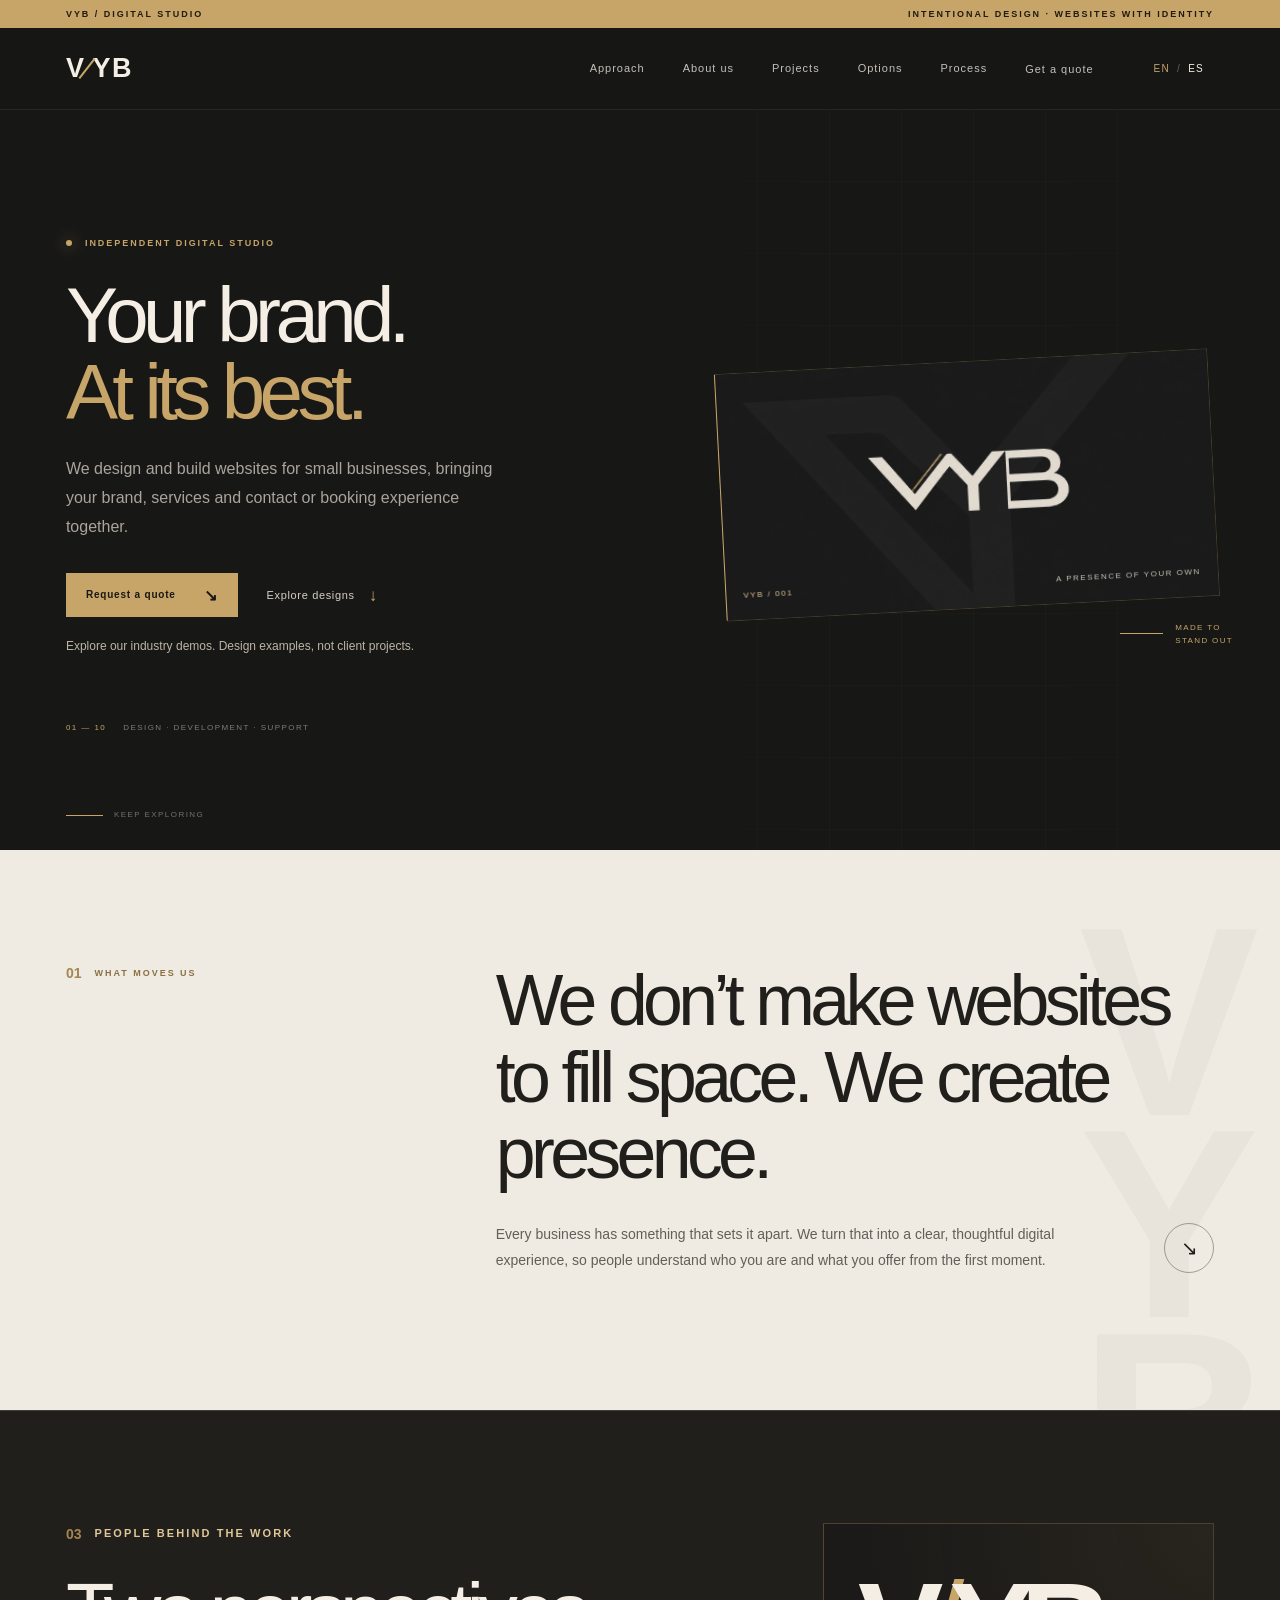
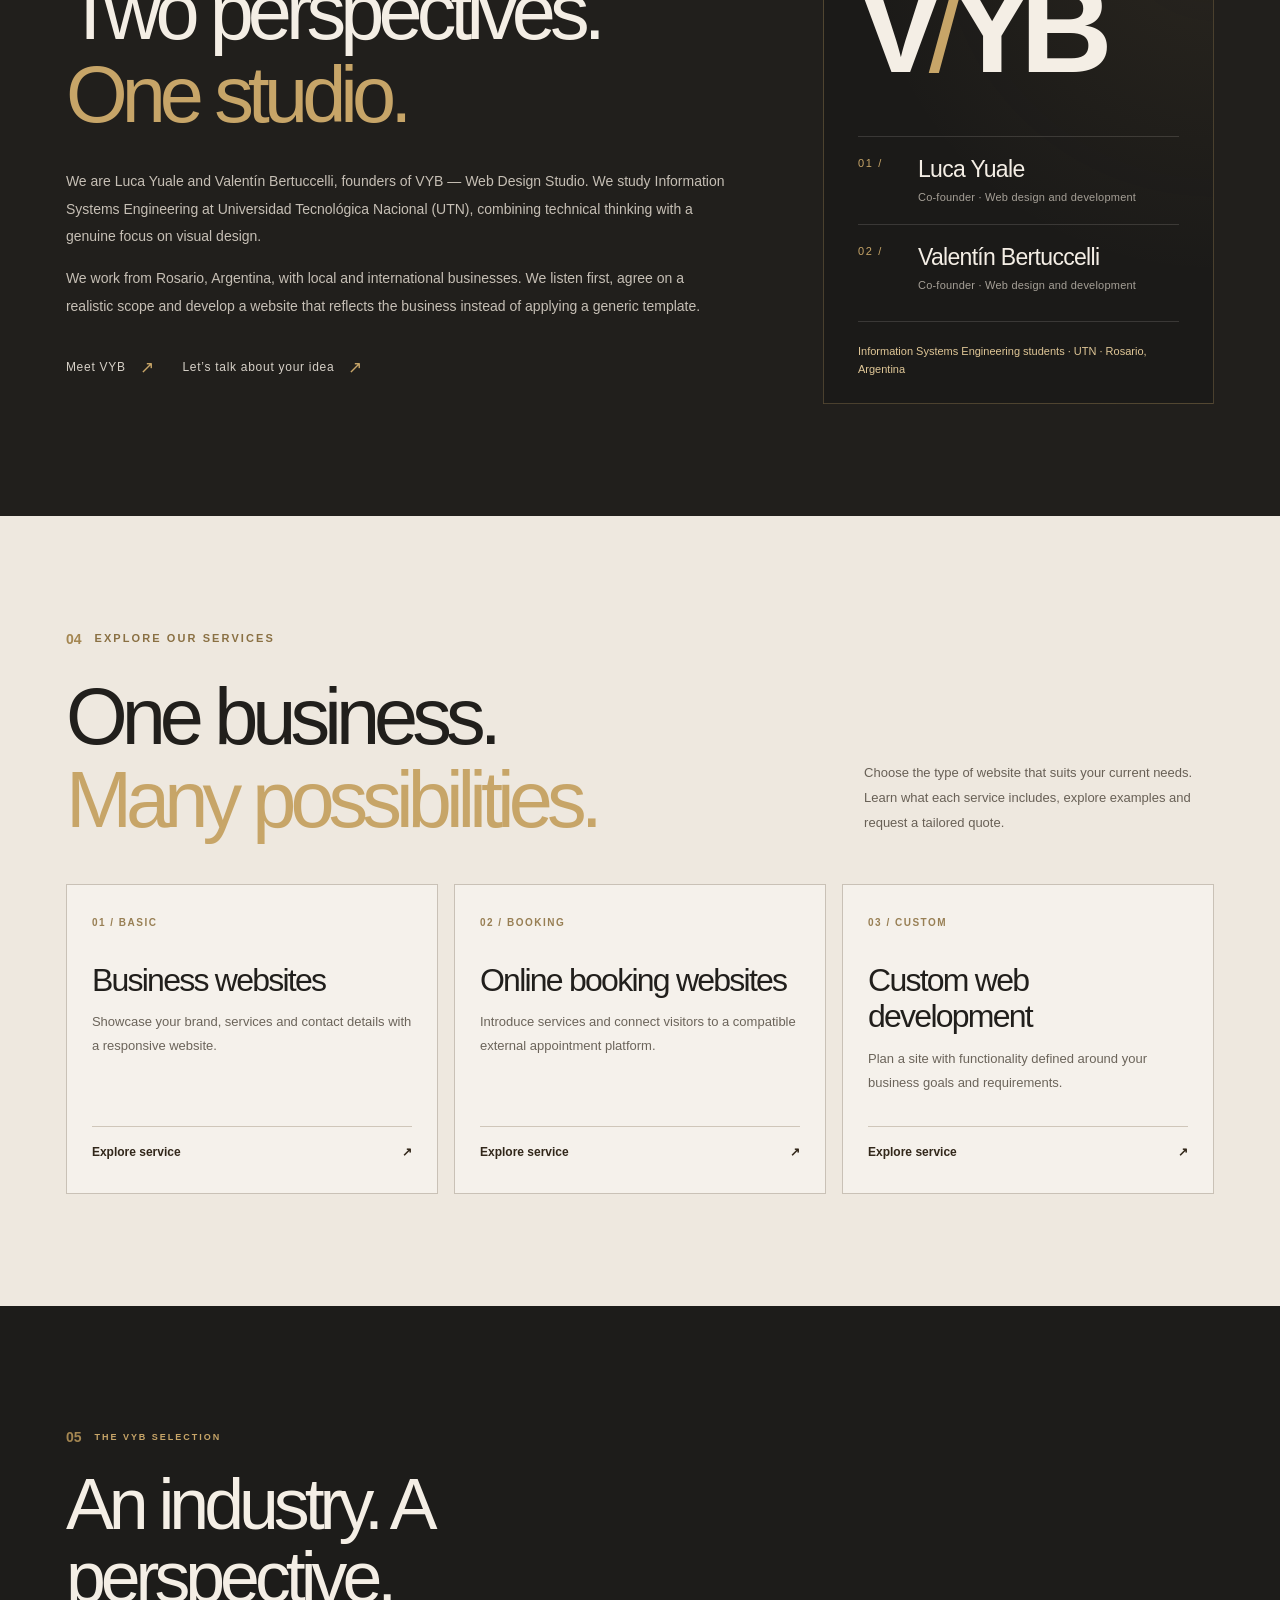
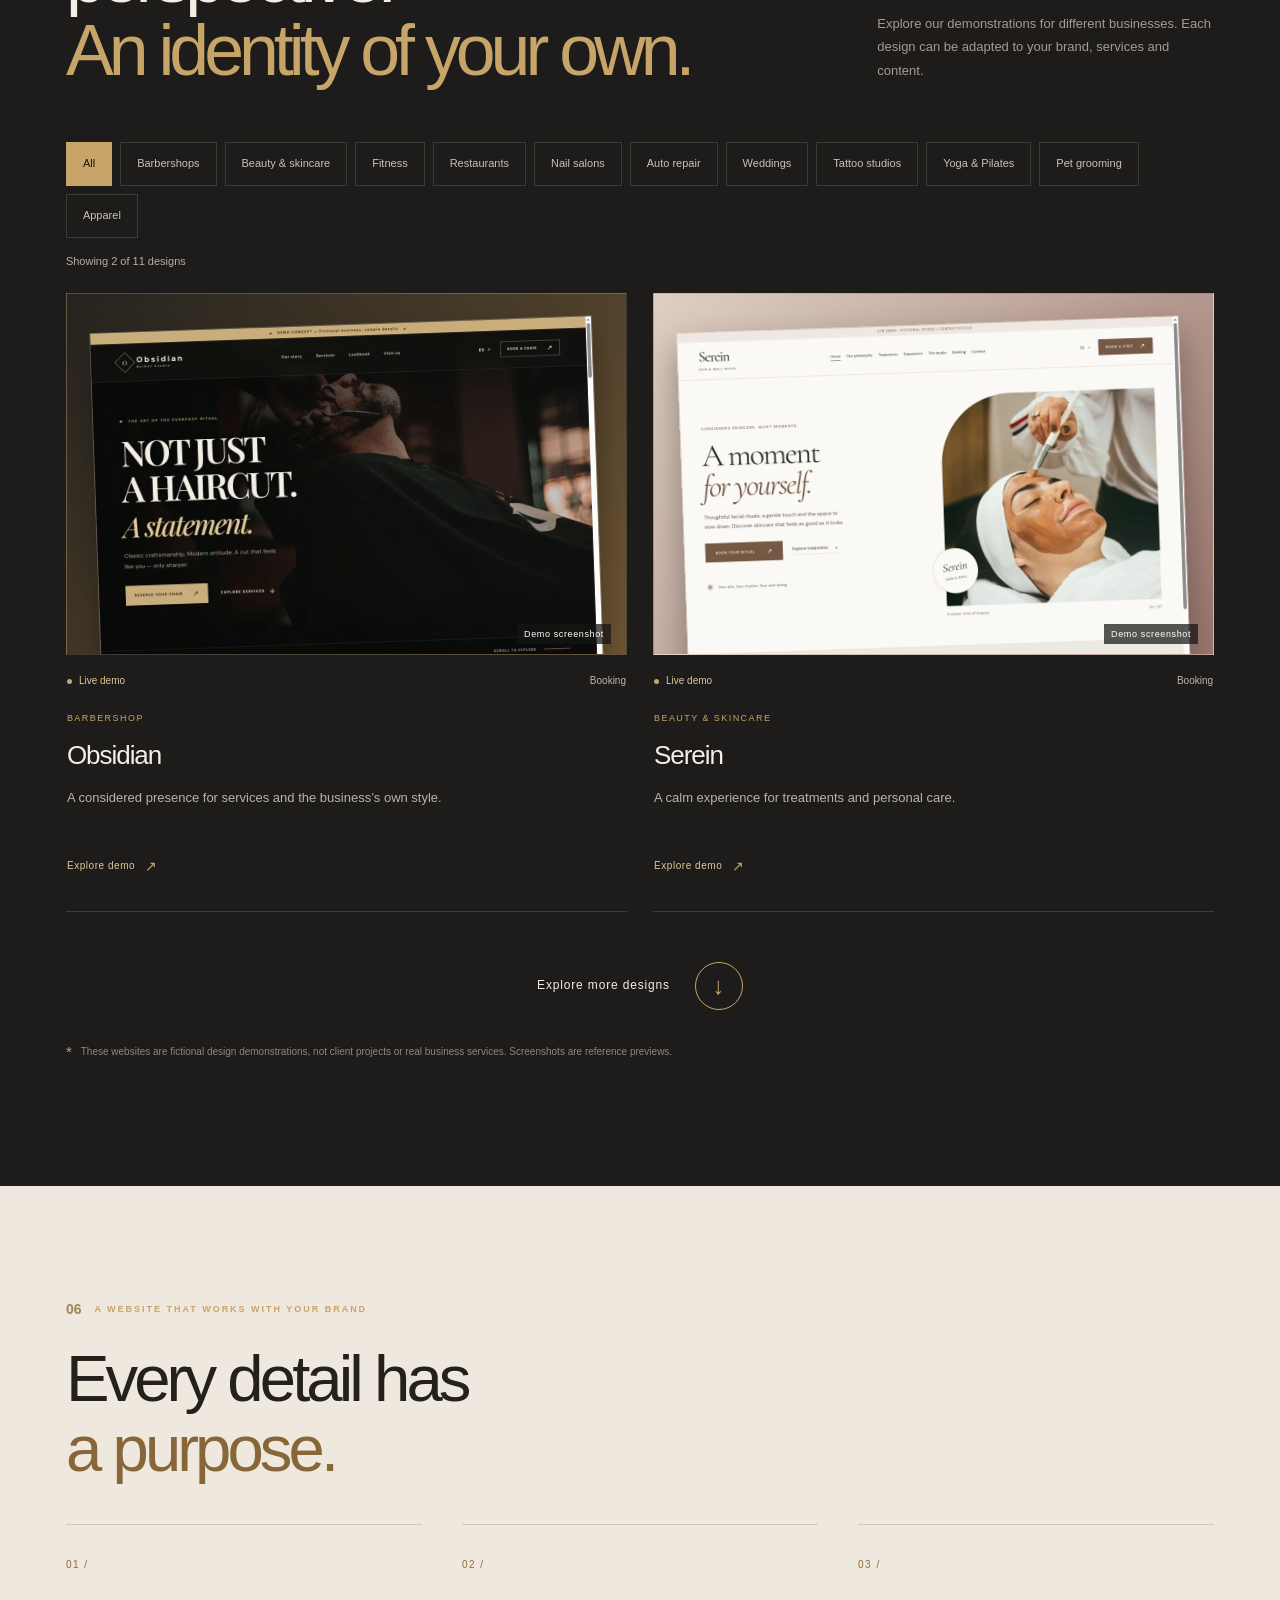
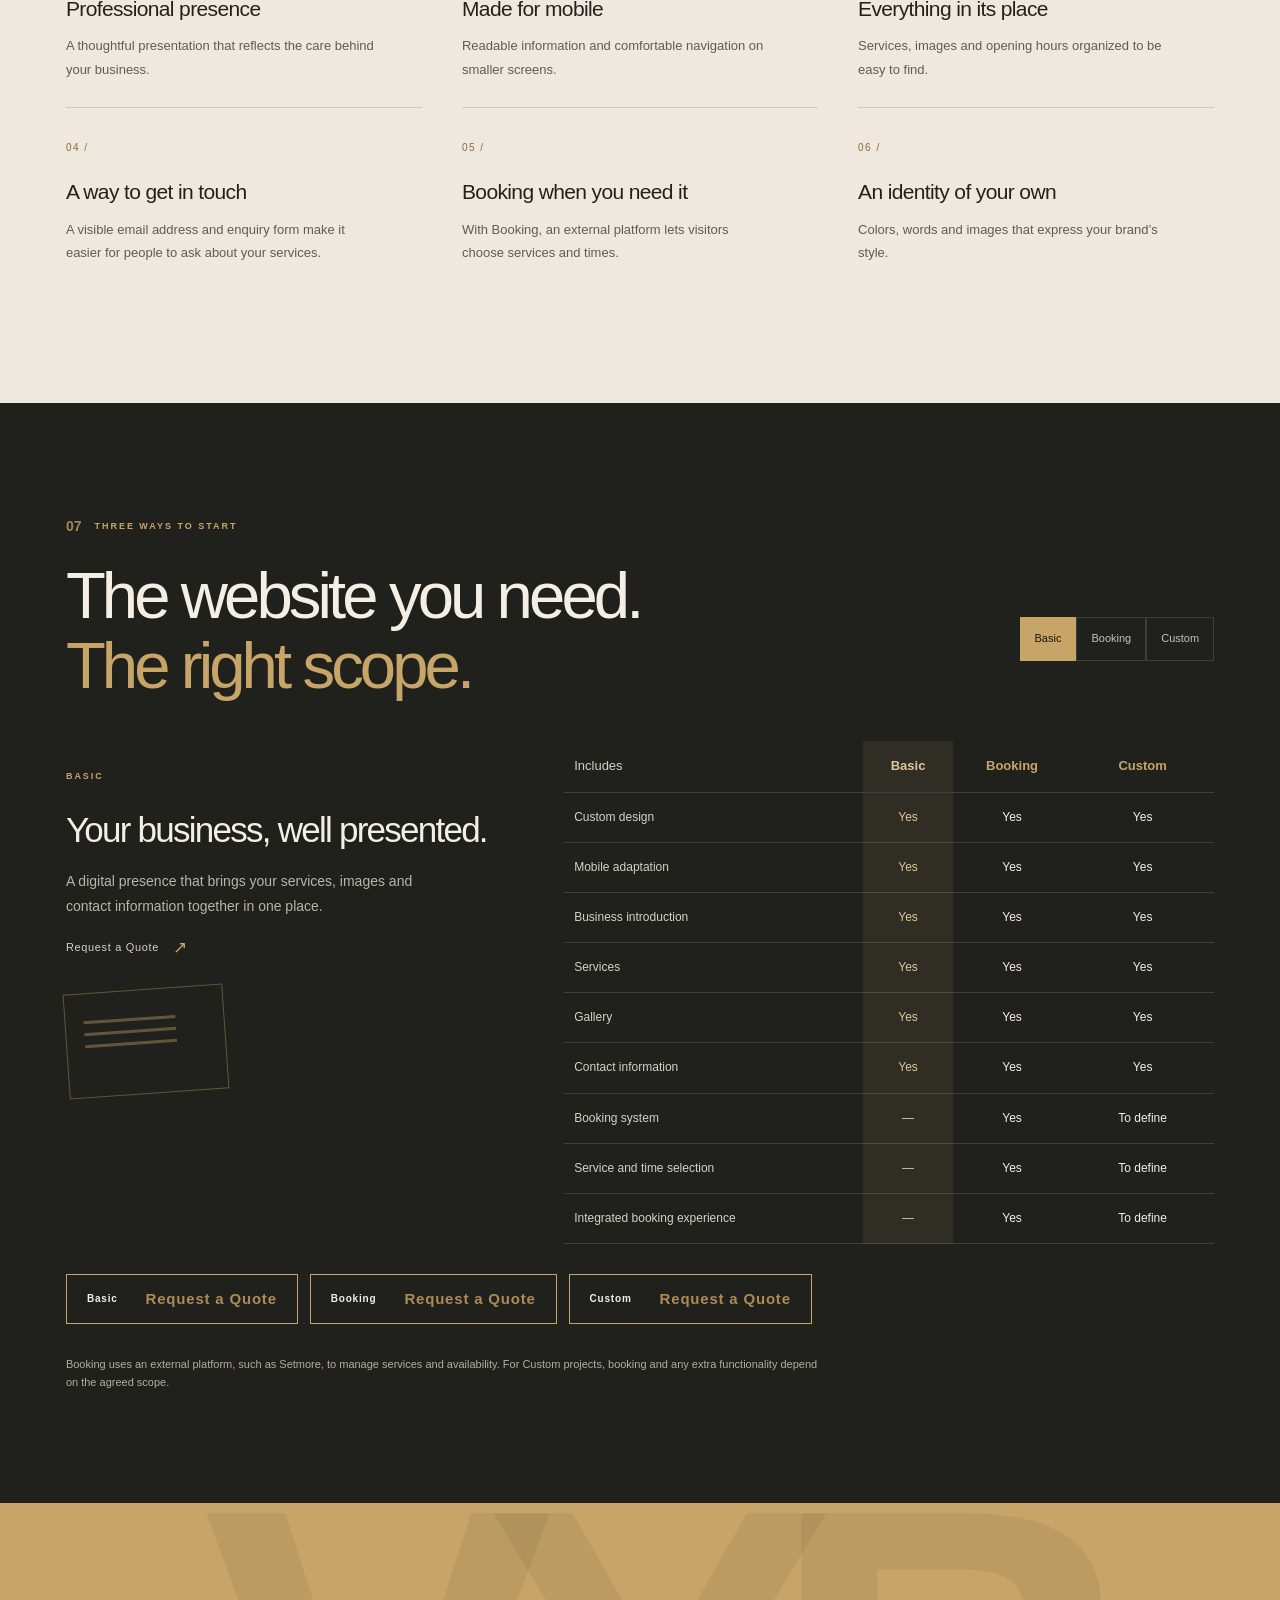
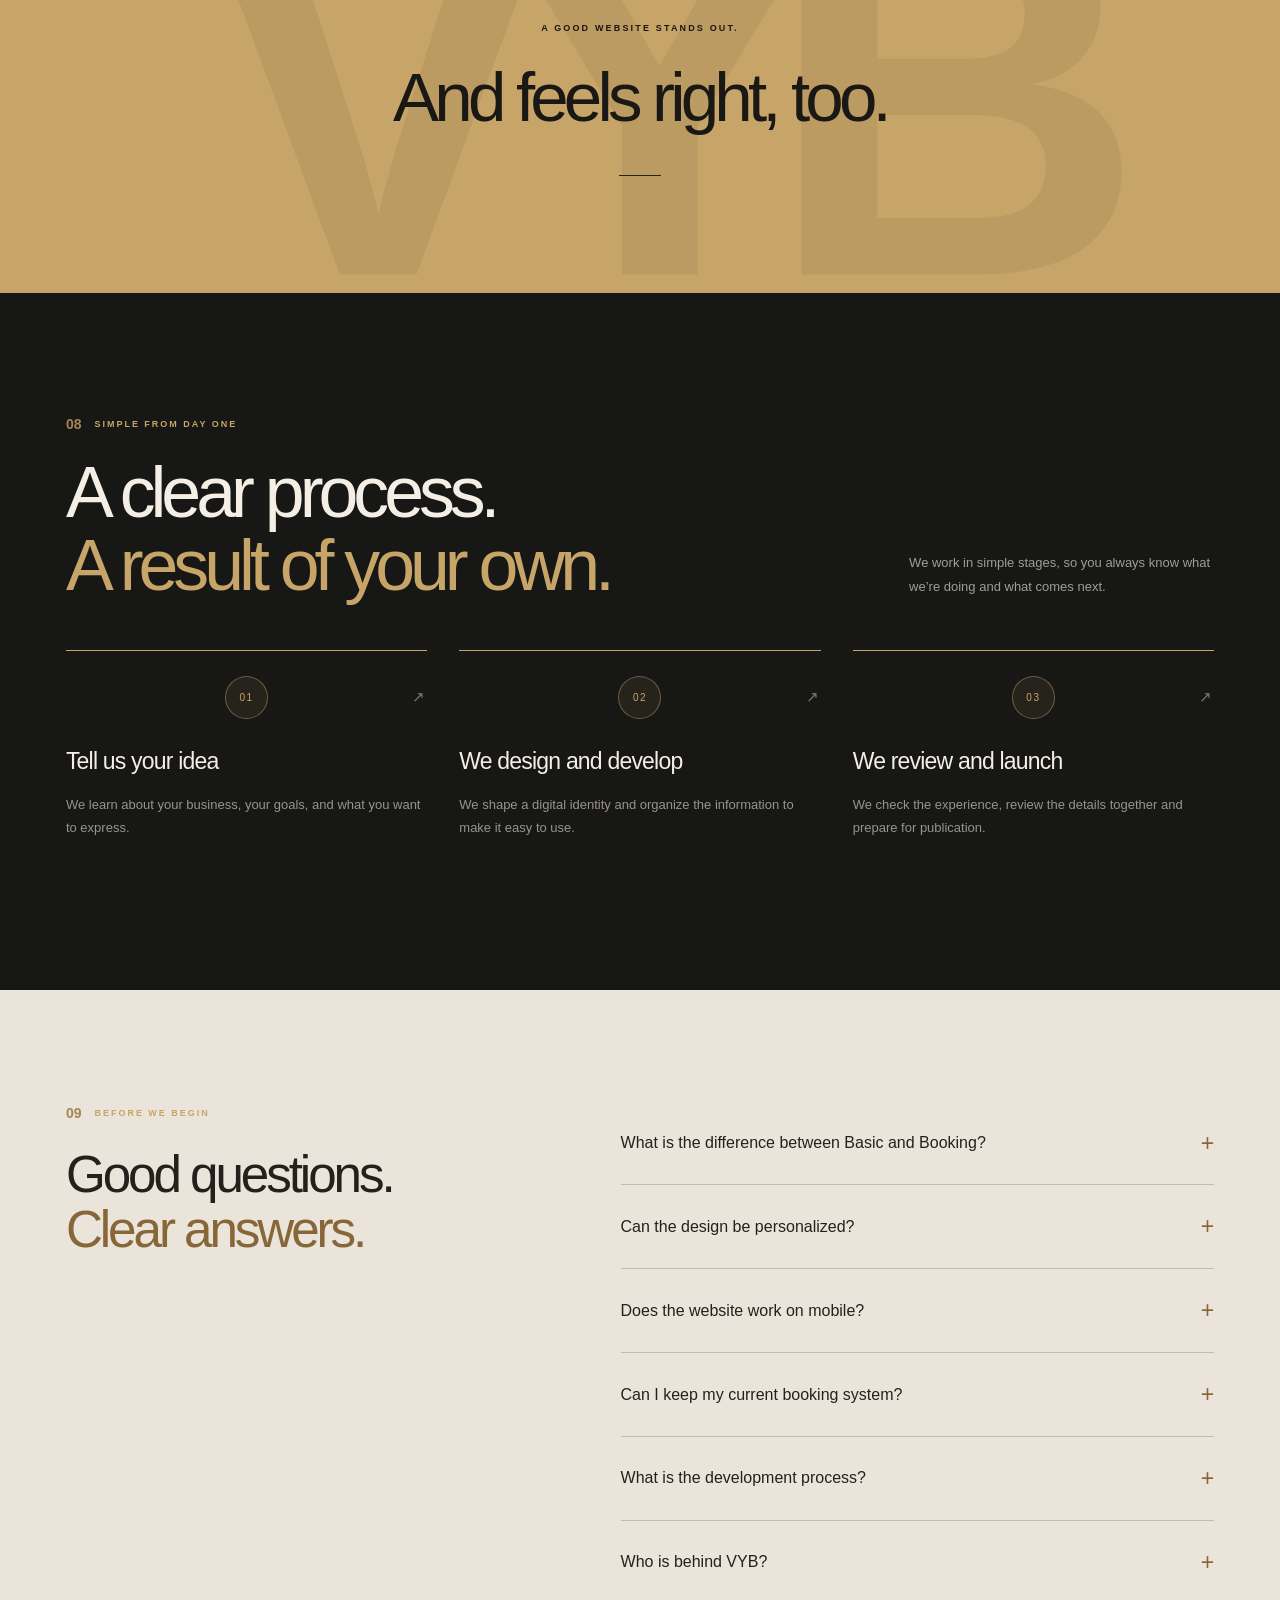
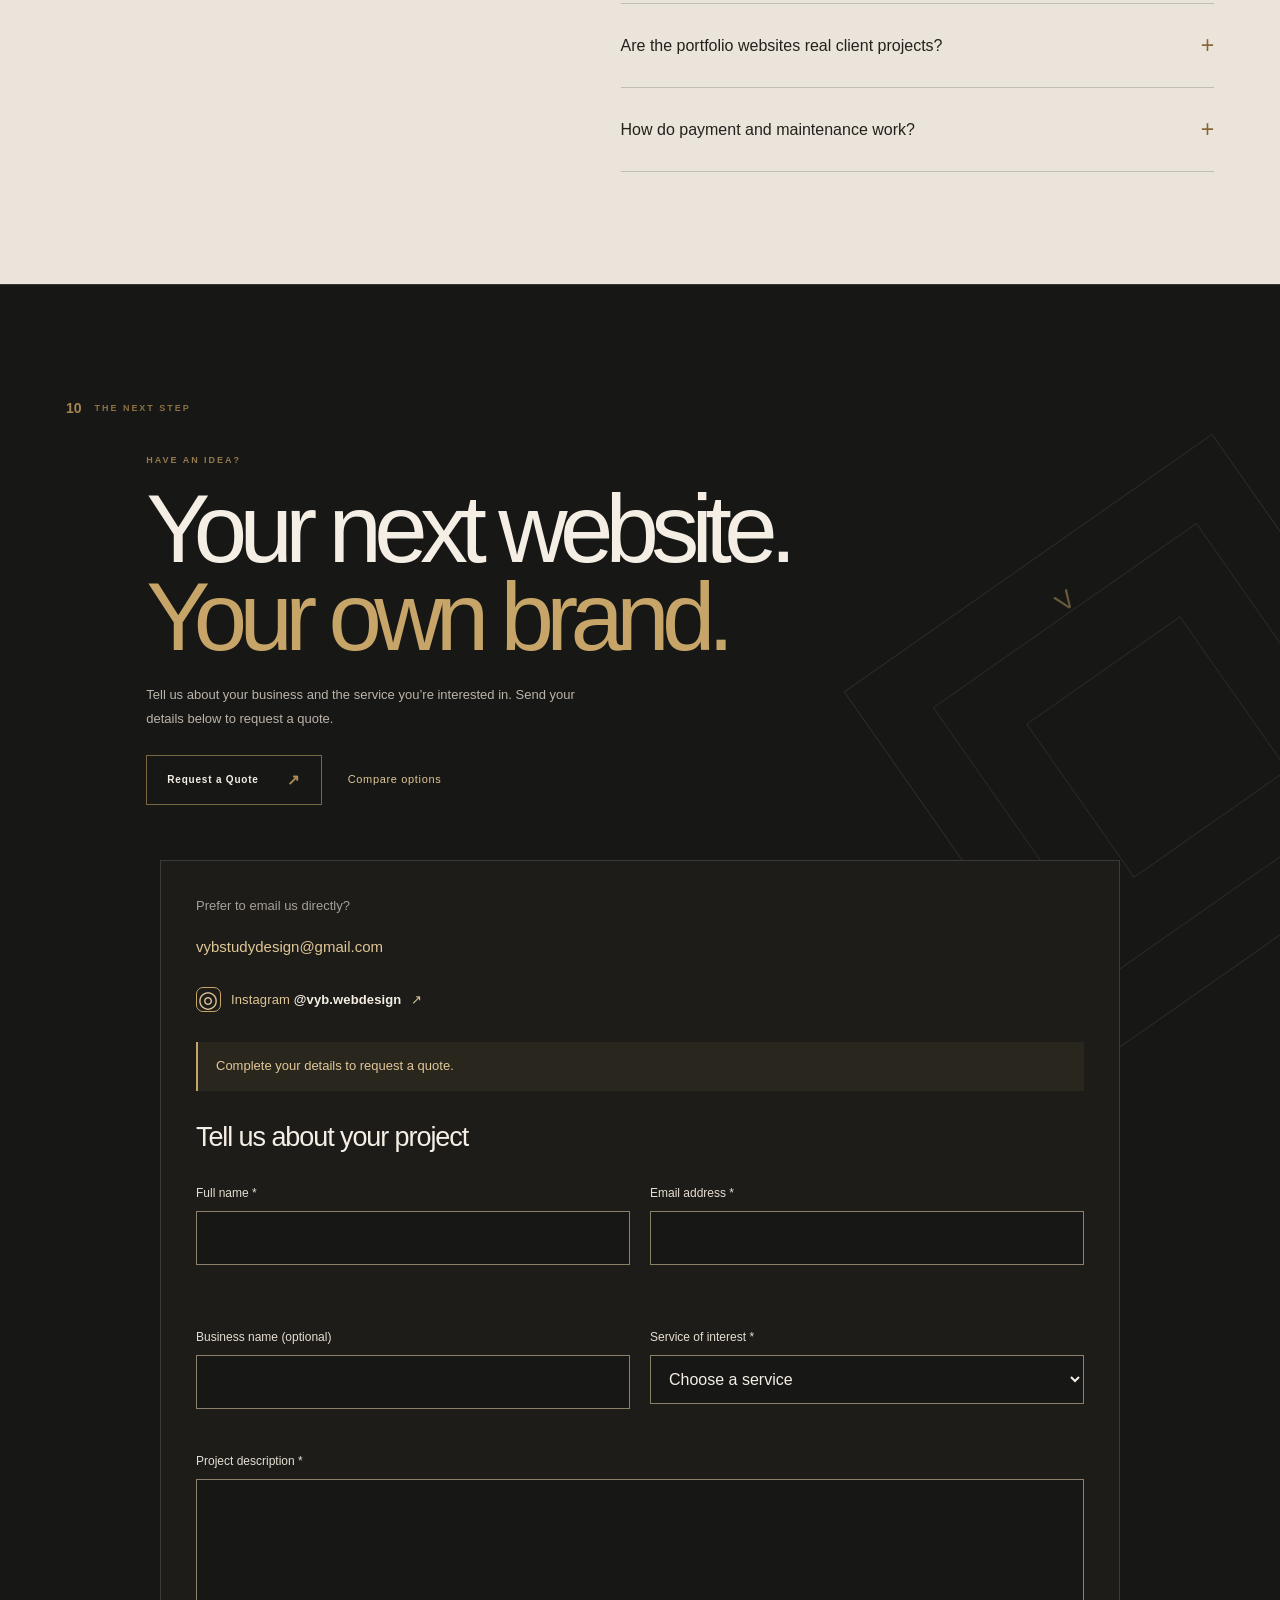
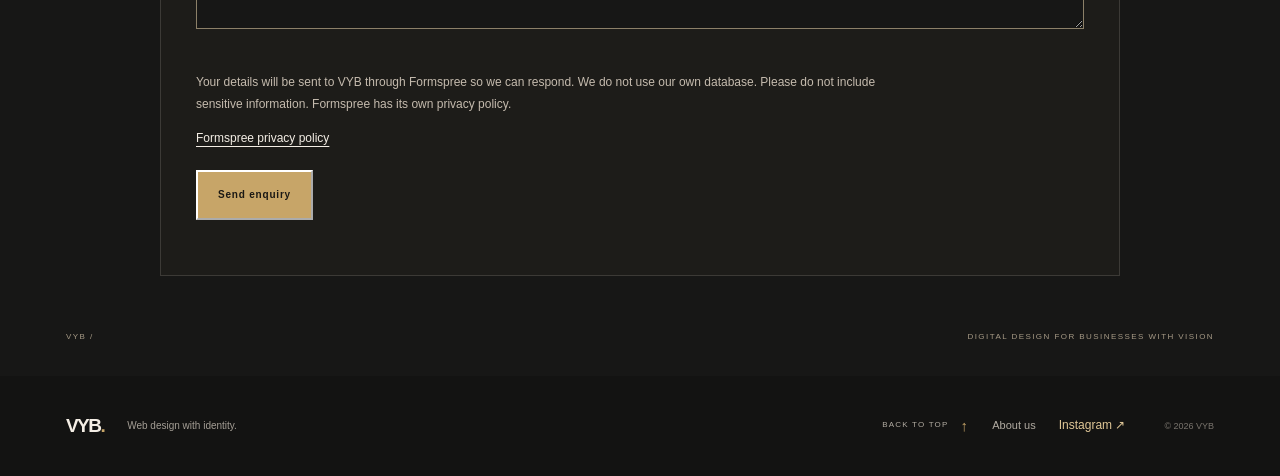
==== commit efb2cdea: "Add files via upload" ====
--- a/index.html
+++ b/index.html
@@ -5,12 +5,12 @@
   <meta name="viewport" content="width=device-width, initial-scale=1">
   <meta name="google-site-verification" content="R7XJnVFTUJKzbctb2uAe4VW-ow1b09H8lMwTNCmt7tI" />
   <meta property="og:title" content="VYB — Web Design Studio for Small Businesses">
-  <meta property="og:description" content="Websites for small businesses, designed around your brand. Explore ten industry demos and compare Basic, Booking and Custom. Request a quote from VYB.">
+  <meta property="og:description" content="Websites for small businesses, designed around your brand. Explore our industry demos and compare Basic, Booking and Custom. Request a quote from VYB.">
   <meta property="og:type" content="website">
   <meta name="author" content="VYB — Web Design Studio">
   <meta name="robots" content="index,follow,max-image-preview:large">
   <meta name="theme-color" content="#171716">
-  <meta name="description" content="Websites for small businesses, designed around your brand. Explore ten industry demos and compare Basic, Booking and Custom. Request a quote from VYB.">
+  <meta name="description" content="Websites for small businesses, designed around your brand. Explore our industry demos and compare Basic, Booking and Custom. Request a quote from VYB.">
   <title>VYB — Web Design Studio for Small Businesses</title>
   <link rel="icon" href="assets/favicon.svg" type="image/svg+xml">
   <link rel="stylesheet" href="styles.css">
@@ -33,7 +33,7 @@
   <meta property="og:locale" content="en_US">
   <meta name="twitter:card" content="summary_large_image">
   <meta name="twitter:title" content="VYB — Web Design Studio for Small Businesses">
-  <meta name="twitter:description" content="Websites for small businesses, designed around your brand. Explore ten industry demos and compare Basic, Booking and Custom. Request a quote from VYB.">
+  <meta name="twitter:description" content="Websites for small businesses, designed around your brand. Explore our industry demos and compare Basic, Booking and Custom. Request a quote from VYB.">
   <meta name="twitter:image" content="https://vyb.vybstudydesign.workers.dev/assets/vyb-logo-email.png">
 </head>
 <body>
@@ -99,7 +99,7 @@
         <p data-i18n="aboutDescription">We are Luca Yuale and Valentín Bertuccelli, founders of VYB — Web Design Studio. We study Information Systems Engineering at Universidad Tecnológica Nacional (UTN), combining technical thinking with a genuine focus on visual design.</p>
         <p data-i18n="aboutMission">We work from Rosario, Argentina, with local and international businesses. We listen first, agree on a realistic scope and develop a website that reflects the business instead of applying a generic template.</p>
         <div class="about-vyb-links">
-          <a class="text-link" href="en/about/" data-local-href-en="en/about/" data-local-href-es="es/nosotros/"><span data-i18n="aboutMore">Meet VYB</span><span aria-hidden="true">↗</span></a>
+          <a class="text-link" href="#nosotros" data-local-href-en="#nosotros" data-local-href-es="#nosotros"><span data-i18n="aboutMore">Meet VYB</span><span aria-hidden="true">↗</span></a>
           <a class="text-link" href="#contacto"><span data-i18n="aboutContact">Let’s talk about your idea</span><span aria-hidden="true">↗</span></a>
         </div>
       </div>
@@ -115,16 +115,16 @@
       <div class="section-kicker"><span>04</span><span data-i18n="servicesKicker">EXPLORE OUR SERVICES</span></div>
       <div class="service-paths-head"><h2 id="service-paths-title" data-i18n="servicesTitle">One business.<br><em>Many possibilities.</em></h2><p data-i18n="servicesIntro">Choose the type of website that suits your current needs. Learn what each service includes, explore examples and request a tailored quote.</p></div>
       <div class="service-paths-grid">
-        <article class="service-path reveal"><span class="service-path-no">01 / BASIC</span><h3 data-i18n="service1Title">Business websites</h3><p data-i18n="service1Body">Showcase your brand, services and contact details with a responsive website.</p><a href="en/web-design/" data-local-href-es="es/diseno-web/" data-local-href-en="en/web-design/"><span data-i18n="serviceMore">Explore service</span><span aria-hidden="true">↗</span></a></article>
-        <article class="service-path reveal"><span class="service-path-no">02 / BOOKING</span><h3 data-i18n="service2Title">Online booking websites</h3><p data-i18n="service2Body">Introduce services and connect visitors to a compatible external appointment platform.</p><a href="en/online-booking/" data-local-href-es="es/reservas-online/" data-local-href-en="en/online-booking/"><span data-i18n="serviceMore">Explore service</span><span aria-hidden="true">↗</span></a></article>
-        <article class="service-path reveal"><span class="service-path-no">03 / CUSTOM</span><h3 data-i18n="service3Title">Custom web development</h3><p data-i18n="service3Body">Plan a site with functionality defined around your business goals and requirements.</p><a href="en/custom-web-development/" data-local-href-es="es/desarrollo-web-personalizado/" data-local-href-en="en/custom-web-development/"><span data-i18n="serviceMore">Explore service</span><span aria-hidden="true">↗</span></a></article>
+        <article class="service-path reveal"><span class="service-path-no">01 / BASIC</span><h3 data-i18n="service1Title">Business websites</h3><p data-i18n="service1Body">Showcase your brand, services and contact details with a responsive website.</p><a data-mode-target="basic" href="#modalidades" data-local-href-es="#modalidades" data-local-href-en="#modalidades"><span data-i18n="serviceMore">Explore service</span><span aria-hidden="true">↗</span></a></article>
+        <article class="service-path reveal"><span class="service-path-no">02 / BOOKING</span><h3 data-i18n="service2Title">Online booking websites</h3><p data-i18n="service2Body">Introduce services and connect visitors to a compatible external appointment platform.</p><a data-mode-target="booking" href="#modalidades" data-local-href-es="#modalidades" data-local-href-en="#modalidades"><span data-i18n="serviceMore">Explore service</span><span aria-hidden="true">↗</span></a></article>
+        <article class="service-path reveal"><span class="service-path-no">03 / CUSTOM</span><h3 data-i18n="service3Title">Custom web development</h3><p data-i18n="service3Body">Plan a site with functionality defined around your business goals and requirements.</p><a data-mode-target="custom" href="#modalidades" data-local-href-es="#modalidades" data-local-href-en="#modalidades"><span data-i18n="serviceMore">Explore service</span><span aria-hidden="true">↗</span></a></article>
       </div>
     </section>
 
     <section class="projects section-pad" id="proyectos" aria-labelledby="projects-title">
       <div class="projects-head reveal">
         <div><div class="section-kicker"><span>05</span><span data-i18n="projectsKicker">THE VYB SELECTION</span></div><h2 id="projects-title" data-i18n="projectsTitle">An industry. A perspective.<br><em>An identity of your own.</em></h2></div>
-        <p data-i18n="projectsIntro">Explore ten demonstrations for different businesses. Each design can be adapted to your brand, services and content.</p>
+        <p data-i18n="projectsIntro">Explore our demonstrations for different businesses. Each design can be adapted to your brand, services and content.</p>
       </div>
       <div class="catalog-filters" role="group" data-i18n-aria="filterLabel"></div><p class="catalog-count" id="catalog-count" role="status"></p>
       <div class="project-grid" id="project-grid" aria-live="polite"></div>
@@ -150,7 +150,7 @@
       </div>
     </section>
 
-<section class="faq section-pad" id="preguntas" aria-labelledby="faq-title"><div><div class="section-kicker"><span>09</span><span data-i18n="faqKicker">BEFORE WE BEGIN</span></div><h2 id="faq-title" data-i18n="faqTitle">Good questions.<br><em>Clear answers.</em></h2></div><div class="faq-list"><details><summary><span data-i18n="q1">What is the difference between Basic and Booking?</span><i aria-hidden="true">+</i></summary><p data-i18n="a1">Basic presents the business, its services and contact information. Booking adds an integrated experience with an external platform for selecting services and times.</p></details><details><summary><span data-i18n="q2">Can the design be personalized?</span><i aria-hidden="true">+</i></summary><p data-i18n="a2">Yes. We adapt colors, the logo, copy, images and services to the business. The scope of changes is defined when discussing the project.</p></details><details><summary><span data-i18n="q3">Does the website work on mobile?</span><i aria-hidden="true">+</i></summary><p data-i18n="a3">The design adapts to phones, tablets and computers. We review navigation and readability at different screen sizes.</p></details><details><summary><span data-i18n="q4">Can I keep my current booking system?</span><i aria-hidden="true">+</i></summary><p data-i18n="a4">We can assess your existing platform. If it offers a compatible integration, we review how to include it; otherwise, an external link may be an option. Compatibility is confirmed before choosing the solution.</p></details><details><summary><span data-i18n="q5">What is the development process?</span><i aria-hidden="true">+</i></summary><p data-i18n="a5">First we learn about your idea and gather the materials. Then we design and develop the website. Finally, we review it together, complete the necessary checks and prepare for launch.</p></details><details><summary><span data-i18n="qVybWho">Who is behind VYB?</span><i aria-hidden="true">+</i></summary><p data-i18n="aVybWho">VYB was founded by Luca Yuale and Valentín Bertuccelli, Information Systems Engineering students at UTN in Rosario, Argentina.</p></details><details><summary><span data-i18n="qVybDemos">Are the portfolio websites real client projects?</span><i aria-hidden="true">+</i></summary><p data-i18n="aVybDemos">The ten websites shown are demonstrations created by VYB, not commissioned client work. They show visual directions and features we can discuss for your business.</p></details><details><summary><span data-i18n="qVybPricing">How do payment and maintenance work?</span><i aria-hidden="true">+</i></summary><p data-i18n="aVybPricing">Our standard approach is a 50% deposit and the remaining 50% before publication. Hosting and ongoing support are discussed separately in the written quote, depending on the project.</p></details></div></section>
+<section class="faq section-pad" id="preguntas" aria-labelledby="faq-title"><div><div class="section-kicker"><span>09</span><span data-i18n="faqKicker">BEFORE WE BEGIN</span></div><h2 id="faq-title" data-i18n="faqTitle">Good questions.<br><em>Clear answers.</em></h2></div><div class="faq-list"><details><summary><span data-i18n="q1">What is the difference between Basic and Booking?</span><i aria-hidden="true">+</i></summary><p data-i18n="a1">Basic presents the business, its services and contact information. Booking adds an integrated experience with an external platform for selecting services and times.</p></details><details><summary><span data-i18n="q2">Can the design be personalized?</span><i aria-hidden="true">+</i></summary><p data-i18n="a2">Yes. We adapt colors, the logo, copy, images and services to the business. The scope of changes is defined when discussing the project.</p></details><details><summary><span data-i18n="q3">Does the website work on mobile?</span><i aria-hidden="true">+</i></summary><p data-i18n="a3">The design adapts to phones, tablets and computers. We review navigation and readability at different screen sizes.</p></details><details><summary><span data-i18n="q4">Can I keep my current booking system?</span><i aria-hidden="true">+</i></summary><p data-i18n="a4">We can assess your existing platform. If it offers a compatible integration, we review how to include it; otherwise, an external link may be an option. Compatibility is confirmed before choosing the solution.</p></details><details><summary><span data-i18n="q5">What is the development process?</span><i aria-hidden="true">+</i></summary><p data-i18n="a5">First we learn about your idea and gather the materials. Then we design and develop the website. Finally, we review it together, complete the necessary checks and prepare for launch.</p></details><details><summary><span data-i18n="qVybWho">Who is behind VYB?</span><i aria-hidden="true">+</i></summary><p data-i18n="aVybWho">VYB was founded by Luca Yuale and Valentín Bertuccelli, Information Systems Engineering students at UTN in Rosario, Argentina.</p></details><details><summary><span data-i18n="qVybDemos">Are the portfolio websites real client projects?</span><i aria-hidden="true">+</i></summary><p data-i18n="aVybDemos">The websites shown are demonstrations created by VYB, not commissioned client work. They show visual directions and features we can discuss for your business.</p></details><details><summary><span data-i18n="qVybPricing">How do payment and maintenance work?</span><i aria-hidden="true">+</i></summary><p data-i18n="aVybPricing">Our standard approach is a 50% deposit and the remaining 50% before publication. Hosting and ongoing support are discussed separately in the written quote, depending on the project.</p></details></div></section>
     <section class="contact section-pad" id="contacto" aria-labelledby="contact-title">
       <div class="contact-orbit" aria-hidden="true"><span>V</span><span>Y</span><span>B</span></div>
       <div class="section-kicker reveal"><span>10</span><span data-i18n="contactKicker">THE NEXT STEP</span></div>
--- a/styles.css
+++ b/styles.css
@@ -2267,3 +2267,19 @@
 @media(max-width:1050px){.main-nav{gap:22px;margin-right:25px}.about-vyb{gap:35px}.about-vyb-team{padding:25px}.service-path{padding:25px 20px}}
 @media(max-width:800px){.about-vyb{grid-template-columns:1fr}.about-vyb-team{max-width:640px}.service-paths-head{display:block}.service-paths-head p{margin-top:20px;max-width:610px}.service-paths-grid{grid-template-columns:1fr}.service-path{min-height:230px}.service-path h3{margin-top:20px}.footer-about-link{margin-left:0}}
 @media(max-width:600px){.about-vyb h2,.service-paths h2{font-size:clamp(40px,11vw,57px)}.about-vyb-monogram{font-size:90px}.about-vyb-team{padding:22px}.founder-row strong{font-size:22px}}
+
+/* Mobile navigation: independent scrolling, all links reachable in short viewports. */
+@media(max-width:700px){
+ .main-nav{top:100%;left:0;right:0;width:auto;margin:0;gap:0}
+ .main-nav.is-open{
+  max-height:max(0px,calc(100vh - var(--vyb-menu-top,70px) - 12px));
+  max-height:max(0px,calc(100dvh - var(--vyb-menu-top,70px) - 12px));
+  overflow-y:auto;overscroll-behavior-y:contain;touch-action:pan-y;
+  scrollbar-width:thin;scrollbar-color:var(--gold) transparent;
+ }
+ .main-nav a{flex-shrink:0}
+ .form-grid,.form-grid>*{min-width:0}
+ .form-field input,.form-field select,.form-field textarea{min-width:0;max-width:100%}
+ .quote-actions a{flex-wrap:wrap;max-width:100%}
+}
+@media(max-width:700px){html.nav-open{overflow-y:hidden;scrollbar-gutter:stable}}
